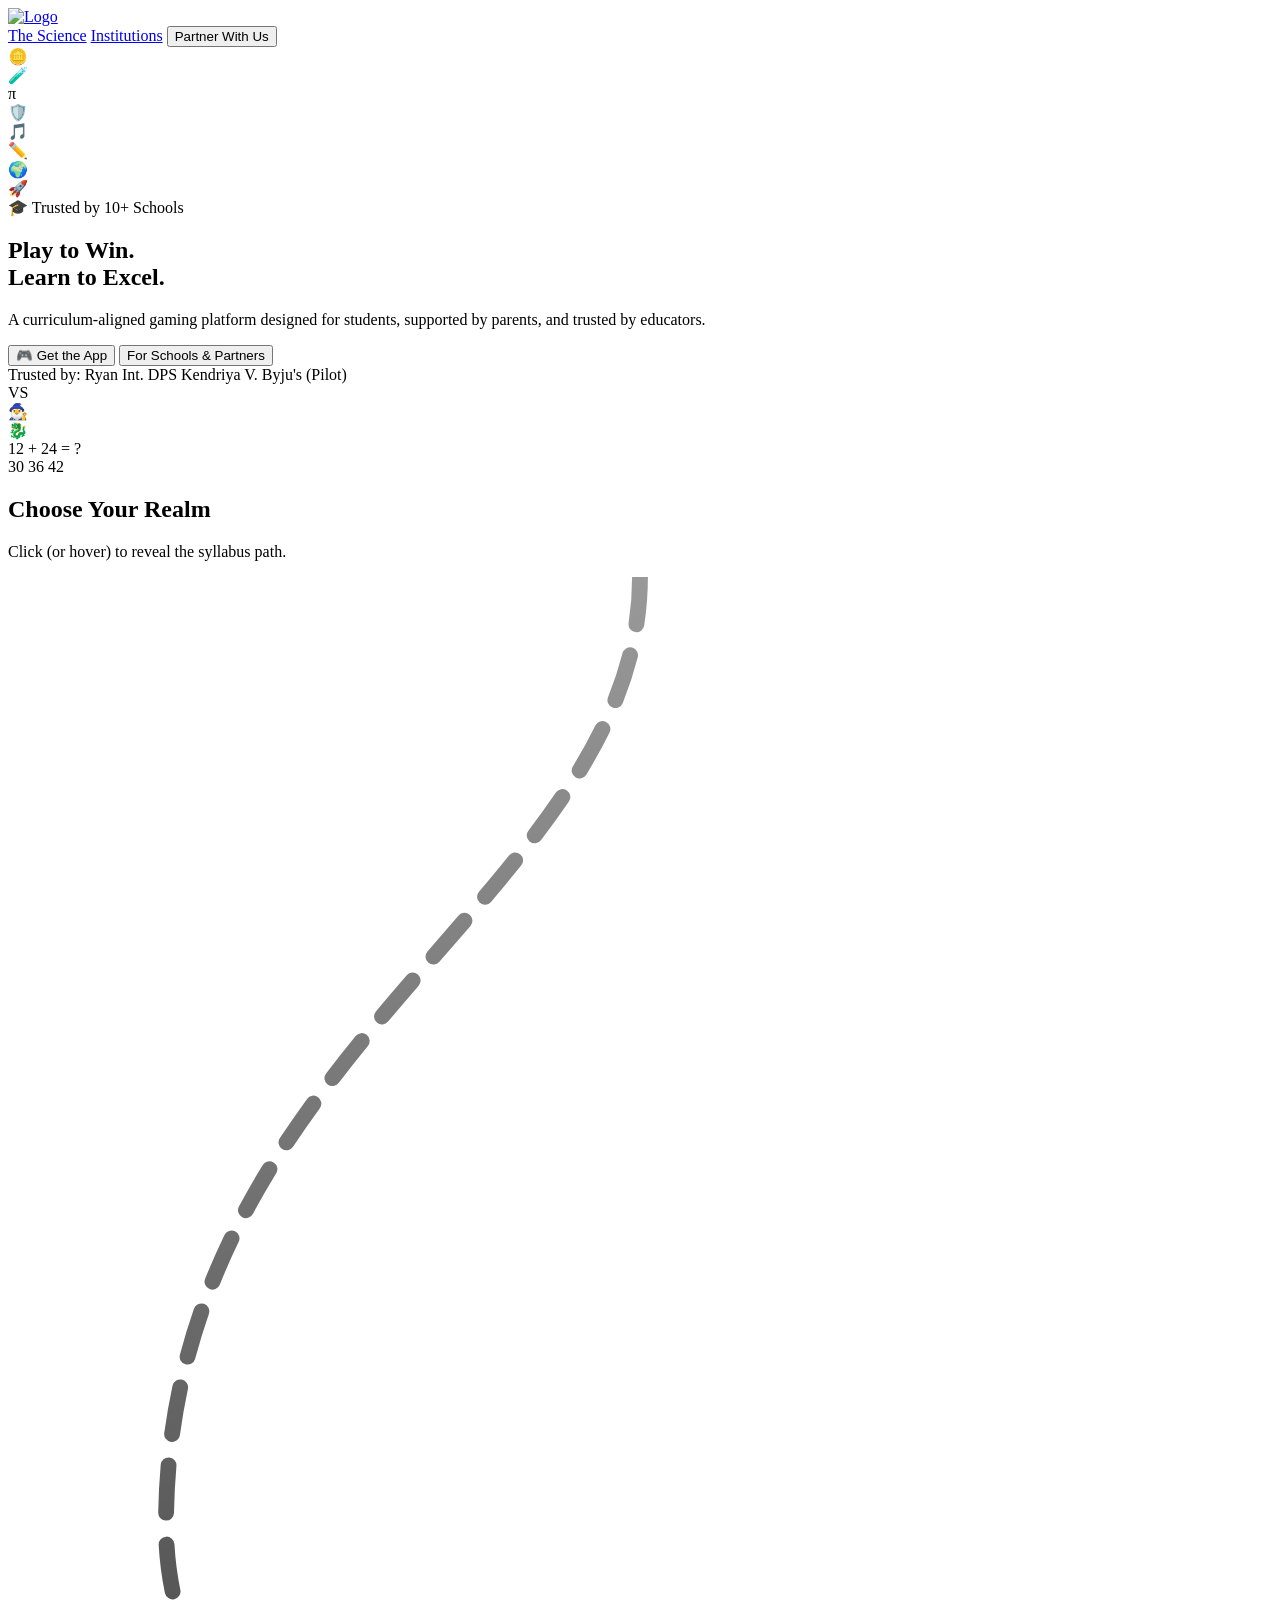
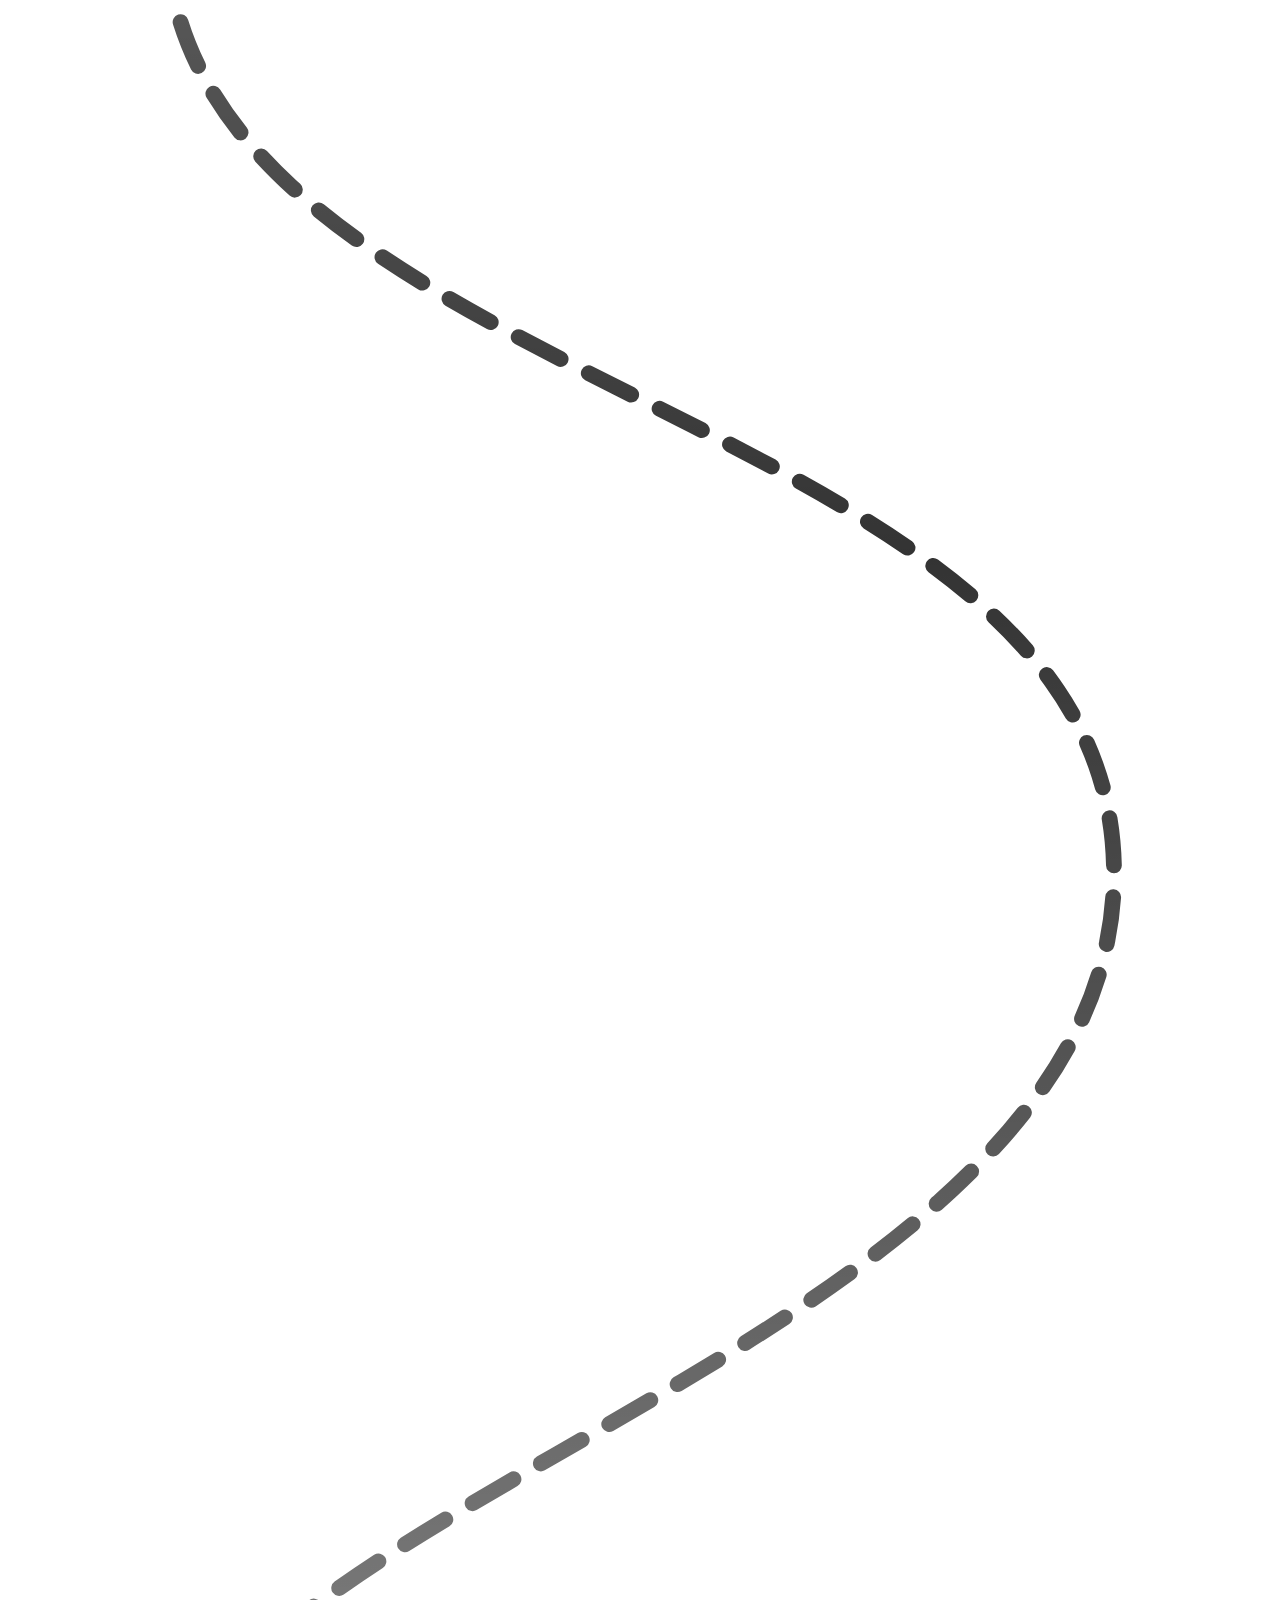
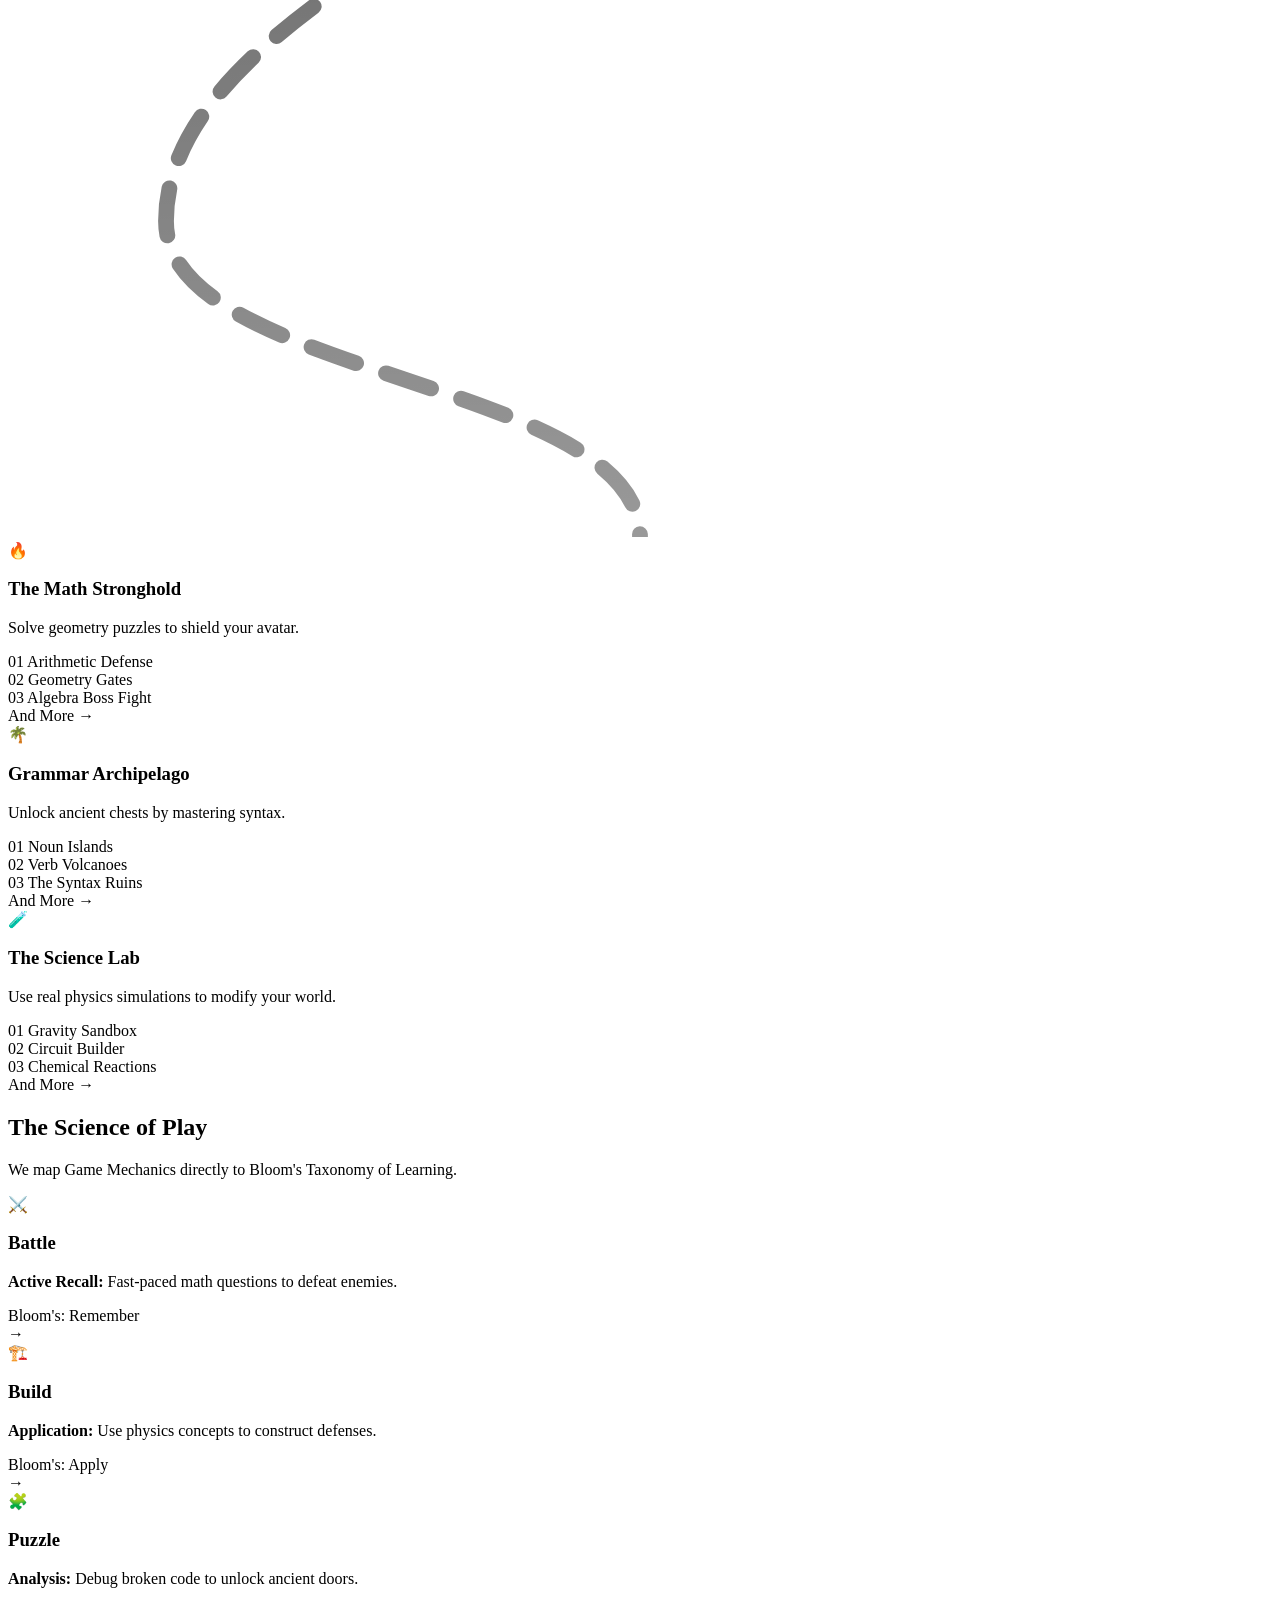
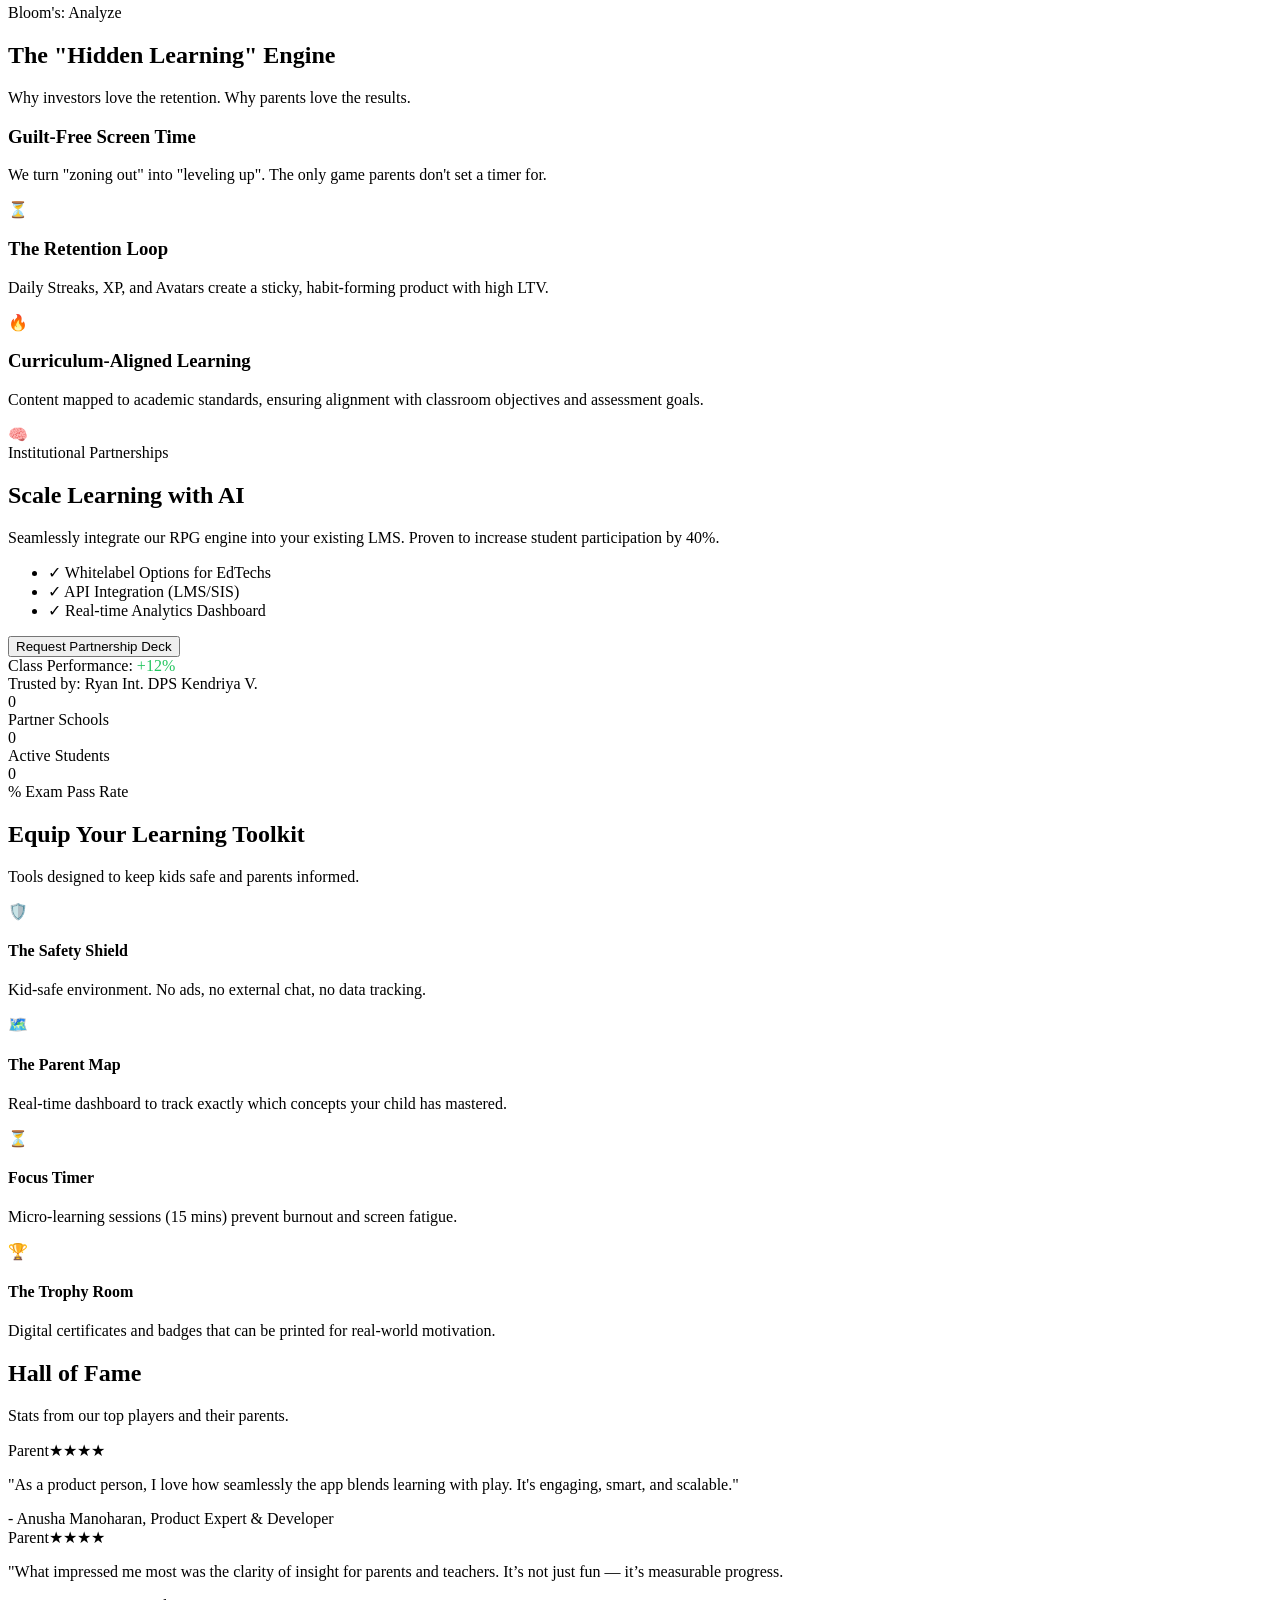
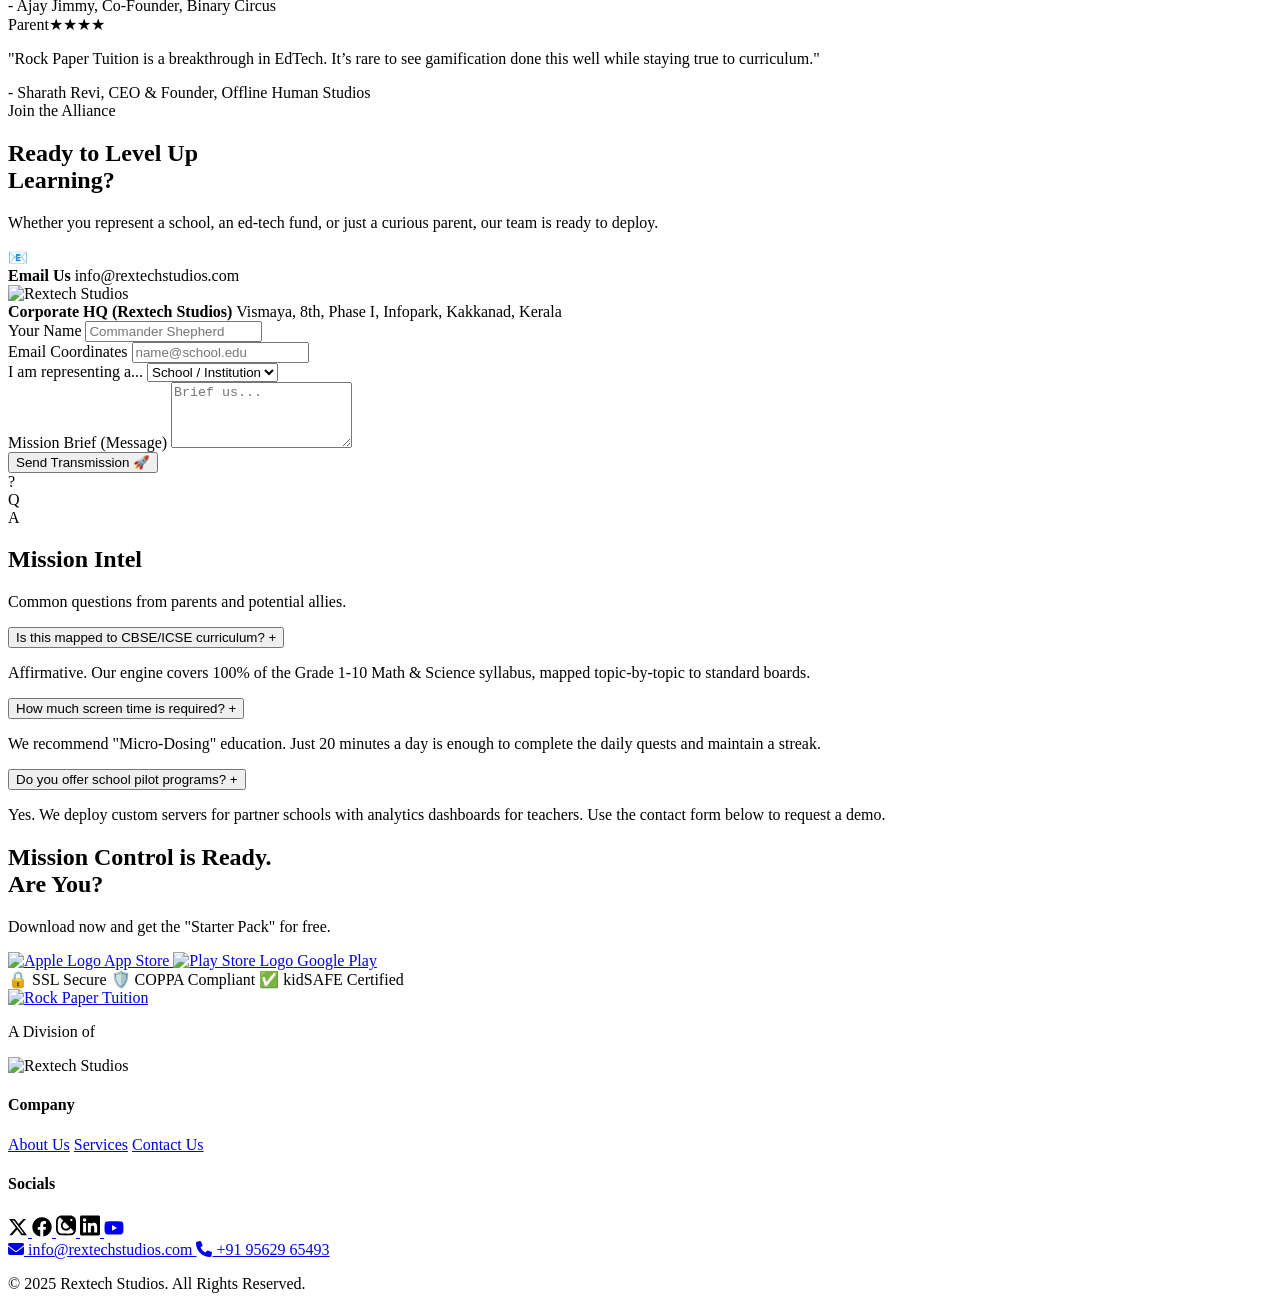
==== index.html @ 03b5086b "v2.4: content update" ====
<!DOCTYPE html>
<html lang="en">

<head>
    <meta charset="UTF-8">
    <meta name="viewport" content="width=device-width, initial-scale=1.0">

    <title>Rock Paper Tuition | Mastering Learning Through Play</title>
    <meta name="description"
        content="Rock Paper Tuition turns education into an engaging experience. We partner with schools and institutions to deliver gamified learning that students love.">
    <meta name="keywords" content="Gamified Learning, EdTech, Educational Games, School Curriculum, Student Engagement">
    <meta name="author" content="Rock Paper Tuition">

    <meta property="og:type" content="website">
    <meta property="og:url" content="https://rockpapertuition.com/">
    <meta property="og:title" content="Rock Paper Tuition - The Future of Fun Learning">
    <meta property="og:description"
        content="Join the revolution in education. We blend rigorous curriculum with addictive gameplay mechanics.">
    <meta property="og:image" content="https://rockpapertuition.com/assets/social-preview.png">
    <meta property="twitter:card" content="summary_large_image">
    <meta property="twitter:url" content="https://rockpapertuition.com/">
    <meta property="twitter:title" content="Rock Paper Tuition - The Future of Fun Learning">
    <meta property="twitter:description"
        content="Join the revolution in education. We blend rigorous curriculum with addictive gameplay mechanics.">
    <meta property="twitter:image" content="https://rockpapertuition.com/assets/social-preview.png">
    <meta name="apple-mobile-web-app-title" content="RockPaperTuition" />

    <link rel="preconnect" href="https://fonts.googleapis.com">
    <!-- <link rel="preconnect" href="https://fonts.gstatic.com" crossorigin> -->
    <link
        href="https://fonts.googleapis.com/css2?family=Fredoka:wght@400;600;700&family=Nunito:wght@400;700&display=swap"
        rel="stylesheet">
    <link rel="stylesheet" href="https://cdnjs.cloudflare.com/ajax/libs/font-awesome/6.5.2/css/all.min.css">
    <link rel="stylesheet" href="style.css">

    <!-- new favicon -->
    <link rel="shortcut icon" href="assets/favicon.ico">
    <link rel="apple-touch-icon" sizes="57x57" href="assets/apple-icon-57x57.png">
    <link rel="apple-touch-icon" sizes="60x60" href="assets/apple-icon-60x60.png">
    <link rel="apple-touch-icon" sizes="72x72" href="assets/apple-icon-72x72.png">
    <link rel="apple-touch-icon" sizes="76x76" href="assets/apple-icon-76x76.png">
    <link rel="apple-touch-icon" sizes="114x114" href="assets/apple-icon-114x114.png">
    <link rel="apple-touch-icon" sizes="120x120" href="assets/apple-icon-120x120.png">
    <link rel="apple-touch-icon" sizes="144x144" href="assets/apple-icon-144x144.png">
    <link rel="apple-touch-icon" sizes="152x152" href="assets/apple-icon-152x152.png">
    <link rel="apple-touch-icon" sizes="180x180" href="assets/apple-icon-180x180.png">
    <link rel="icon" type="image/svg+xml" href="assets/favicon.svg" />
    <link rel="icon" type="image/png" sizes="192x192" href="assets/android-icon-192x192.png">
    <link rel="icon" type="image/png" sizes="32x32" href="assets/favicon-32x32.png">
    <link rel="icon" type="image/png" sizes="96x96" href="assets/favicon-96x96.png">
    <link rel="icon" type="image/png" sizes="16x16" href="assets/favicon-16x16.png">
    <link rel="manifest" href="assets/manifest.json">
    <link rel="manifest" href="/assets/site.webmanifest" />
    <meta name="msapplication-TileColor" content="#ffffff">
    <meta name="msapplication-TileImage" content="/ms-icon-144x144.png">

    <!-- <meta name="theme-color" content="#ffffff"> -->
</head>


<body>

    <nav class="navbar">
        <a href="#" class="logo-link">
            <img src="assets/logo-s.png" alt="Logo" class="logo-img">
        </a>

        <div class="hamburger" id="hamburger-btn">
            <div class="bar"></div>
            <div class="bar"></div>
            <div class="bar"></div>
        </div>

        <div class="nav-links" id="nav-menu">
            <a href="#pedagogy">The Science</a>
            <a href="#schools">Institutions</a>
            <a href="#contact" class="nav-btn-link">
                <button class="btn-primary-small" style="margin-bottom: auto;">Partner With Us</button>
            </a>
        </div>
    </nav>

    <section class="hero">
        <div class="parallax-layer">
            <div class="floating-icon icon-1">🪙</div>
            <div class="floating-icon icon-2">🧪</div>
            <div class="floating-icon icon-3">π</div>
            <div class="floating-icon icon-4">🛡️</div>
            <div class="floating-icon icon-5">🎵</div>
            <div class="floating-icon icon-6">✏️</div>
            <div class="floating-icon icon-7">🌍</div>
            <div class="floating-icon icon-8">🚀</div>
        </div>

        <div class="hero-content">
            <span class="badge">🎓 Trusted by 10+ Schools</span>
            <h1>Play to Win. <br>Learn to <span class="gradient-text">Excel.</span></h1>
            <p>A curriculum-aligned gaming platform designed for students, supported by parents, and trusted by
                educators.</p>

            <div class="cta-group">
                <button class="btn-mega"
                    onclick="window.location.href='https://play.google.com/store/apps/details?id=com.RextechStudios.RockPaperTuition'">
                    <span class="btn-icon" style="padding-bottom: 5px;">🎮</span> Get the App
                </button>
                <button class="btn-secondary" onclick="location.href='#schools'" style="margin-left: 0;">
                    For Schools & Partners
                </button>
            </div>

            <div class="hero-trust-strip">
                <span>Trusted by:</span>
                <span class="trust-logo">Ryan Int.</span>
                <span class="trust-logo">DPS</span>
                <span class="trust-logo">Kendriya V.</span>
                <span class="trust-logo">Byju's (Pilot)</span>
            </div>
        </div>

        <div class="hero-visual">
            <div class="planet planet-1"></div>
            <div class="planet planet-2"></div>

            <div class="floating-card gameplay-card">
                <div class="game-scene">
                    <div class="battle-top">
                        <div class="health-bar">
                            <div class="hp-fill" style="width: 80%"></div>
                        </div>
                        <div class="vs">VS</div>
                        <div class="health-bar enemy">
                            <div class="hp-fill" style="width: 40%"></div>
                        </div>
                    </div>
                    <div class="battle-mid">
                        <div class="char player">🧙‍♂️<span class="shadow"></span></div>
                        <div class="char dragon">🐉<span class="shadow"></span></div>
                    </div>
                    <div class="battle-ui">
                        <div class="question">12 + 24 = ?</div>
                        <div class="options">
                            <span class="opt">30</span>
                            <span class="opt correct">36</span>
                            <span class="opt">42</span>
                        </div>
                    </div>
                </div>
            </div>
        </div>
    </section>

    <section id="journey" class="journey-section">
        <div class="section-header">
            <h2>Choose Your Realm</h2>
            <p>Click (or hover) to reveal the syllabus path.</p>
        </div>

        <div class="path-container">
            <svg class="path-svg" viewBox="0 0 400 1000" preserveAspectRatio="none">
                <path d="M 200 0 
                         C 200 100, 50 150, 50 300 
                         C 50 450, 350 450, 350 600 
                         C 350 750, 50 800, 50 900
                         C 50 950, 200 950, 200 1000" stroke="url(#path-gradient)" stroke-width="5" fill="none"
                    stroke-dasharray="15, 10" stroke-linecap="round" />

                <defs>
                    <linearGradient id="path-gradient" x1="0%" y1="0%" x2="0%" y2="100%">
                        <stop offset="0%" style="stop-color:var(--accent); stop-opacity:0.4" />
                        <stop offset="50%" style="stop-color:var(--primary); stop-opacity:0.8" />
                        <stop offset="100%" style="stop-color:var(--purple); stop-opacity:0.4" />
                    </linearGradient>
                </defs>
            </svg>

            <div class="realm-card left reveal" onclick="toggleCard(this)">
                <div class="card-header-view">
                    <div class="card-icon math-icon">🔥</div>
                    <div class="card-content">
                        <h3>The Math Stronghold</h3>
                        <p>Solve geometry puzzles to shield your avatar.</p>
                    </div>
                </div>
                <div class="syllabus-path">
                    <div class="node"><span>01</span> Arithmetic Defense</div>
                    <div class="node"><span>02</span> Geometry Gates</div>
                    <div class="node"><span>03</span> Algebra Boss Fight</div>
                    <div class="view-more-link">And More →</div>
                </div>
            </div>

            <div class="realm-card right reveal" onclick="toggleCard(this)">
                <div class="card-header-view">
                    <div class="card-icon grammar-icon">🌴</div>
                    <div class="card-content">
                        <h3>Grammar Archipelago</h3>
                        <p>Unlock ancient chests by mastering syntax.</p>
                    </div>
                </div>
                <div class="syllabus-path">
                    <div class="node"><span>01</span> Noun Islands</div>
                    <div class="node"><span>02</span> Verb Volcanoes</div>
                    <div class="node"><span>03</span> The Syntax Ruins</div>
                    <div class="view-more-link">And More →</div>
                </div>
            </div>

            <div class="realm-card left reveal" onclick="toggleCard(this)">
                <div class="card-header-view">
                    <div class="card-icon science-icon">🧪</div>
                    <div class="card-content">
                        <h3>The Science Lab</h3>
                        <p>Use real physics simulations to modify your world.</p>
                    </div>
                </div>
                <div class="syllabus-path">
                    <div class="node"><span>01</span> Gravity Sandbox</div>
                    <div class="node"><span>02</span> Circuit Builder</div>
                    <div class="node"><span>03</span> Chemical Reactions</div>
                    <div class="view-more-link">And More →</div>
                </div>
            </div>
        </div>
    </section>

    <section id="pedagogy" class="pedagogy-section">
        <div class="section-header">
            <h2>The Science of <span class="gradient-text">Play</span></h2>
            <p>We map Game Mechanics directly to Bloom's Taxonomy of Learning.</p>
        </div>

        <div class="pedagogy-container">
            <div class="bloom-step step-1">
                <div class="p-icon">⚔️</div>
                <h3>Battle</h3>
                <p><strong>Active Recall:</strong> Fast-paced math questions to defeat enemies.</p>
                <span class="bloom-label">Bloom's: Remember</span>
            </div>
            <div class="bloom-connector">→</div>
            <div class="bloom-step step-2">
                <div class="p-icon">🏗️</div>
                <h3>Build</h3>
                <p><strong>Application:</strong> Use physics concepts to construct defenses.</p>
                <span class="bloom-label">Bloom's: Apply</span>
            </div>
            <div class="bloom-connector">→</div>
            <div class="bloom-step step-3">
                <div class="p-icon">🧩</div>
                <h3>Puzzle</h3>
                <p><strong>Analysis:</strong> Debug broken code to unlock ancient doors.</p>
                <span class="bloom-label">Bloom's: Analyze</span>
            </div>
        </div>
    </section>

    <section id="parents" class="engine-section">
        <div class="section-header">
            <h2>The "Hidden Learning" Engine</h2>
            <p>Why investors love the retention. Why parents love the results.</p>
        </div>

        <div class="grid-container">
            <div class="bento-card reveal">
                <div class="bento-content">
                    <h3>Guilt-Free Screen Time</h3>
                    <p>We turn "zoning out" into "leveling up". The only game parents don't set a timer for.</p>
                </div>
                <div class="bento-icon">⏳</div>
            </div>

            <div class="bento-card highlight-card reveal">
                <div class="bento-content">
                    <h3>The Retention Loop</h3>
                    <p>Daily Streaks, XP, and Avatars create a sticky, habit-forming product with high LTV.</p>
                </div>
                <div class="bento-icon">🔥</div>
            </div>

            <div class="bento-card reveal">
                <div class="bento-content">
                    <h3>Curriculum-Aligned Learning</h3>
                    <p>Content mapped to academic standards, ensuring alignment with classroom objectives and assessment
                        goals.</p>
                </div>
                <div class="bento-icon">🧠</div>
            </div>
        </div>
    </section>

    <section id="schools" class="schools-section">
        <div class="school-container">
            <div class="school-content">
                <span class="school-badge">Institutional Partnerships</span>
                <h2>Scale Learning with AI</h2>
                <p>Seamlessly integrate our RPG engine into your existing LMS. Proven to increase student participation
                    by 40%.</p>
                <ul class="school-features">
                    <li>✓ Whitelabel Options for EdTechs</li>
                    <li>✓ API Integration (LMS/SIS)</li>
                    <li>✓ Real-time Analytics Dashboard</li>
                </ul>
                <button class="btn-school" onclick="location.href='#contact'">Request Partnership Deck</button>
            </div>

            <div class="school-visual">
                <div class="dashboard-mockup">
                    <div class="dash-header"></div>
                    <div class="dash-graph">
                        <div class="bar" style="height: 40%"></div>
                        <div class="bar" style="height: 70%"></div>
                        <div class="bar" style="height: 55%"></div>
                        <div class="bar" style="height: 90%"></div>
                    </div>
                    <div class="dash-label">Class Performance: <span style="color:#22c55e">+12%</span></div>
                </div>
                <div class="school-logos">
                    <span>Trusted by:</span> <span class="s-logo">Ryan Int.</span> <span class="s-logo">DPS</span> <span
                        class="s-logo">Kendriya V.</span>
                </div>
            </div>
        </div>

        <div class="school-stats-row" id="counter-section">
            <div class="school-stat">
                <div class="stat-number" data-target="50">0</div>
                <div class="stat-label">Partner Schools</div>
            </div>
            <div class="school-stat">
                <div class="stat-number" data-target="12000">0</div>
                <div class="stat-label">Active Students</div>
            </div>
            <div class="school-stat">
                <div class="stat-number" data-target="98">0</div>
                <div class="stat-label">% Exam Pass Rate</div>
            </div>
        </div>
    </section>

    <section class="inventory-section">
        <div class="section-header">
            <h2>Equip Your Learning Toolkit</h2>
            <p>Tools designed to keep kids safe and parents informed.</p>
        </div>
        <div class="inventory-grid">
            <div class="inventory-card reveal">
                <div class="item-icon">🛡️</div>
                <h4>The Safety Shield</h4>
                <p>Kid-safe environment. No ads, no external chat, no data tracking.</p>
            </div>
            <div class="inventory-card reveal">
                <div class="item-icon">🗺️</div>
                <h4>The Parent Map</h4>
                <p>Real-time dashboard to track exactly which concepts your child has mastered.</p>
            </div>
            <div class="inventory-card reveal">
                <div class="item-icon">⏳</div>
                <h4>Focus Timer</h4>
                <p>Micro-learning sessions (15 mins) prevent burnout and screen fatigue.</p>
            </div>
            <div class="inventory-card reveal">
                <div class="item-icon">🏆</div>
                <h4>The Trophy Room</h4>
                <p>Digital certificates and badges that can be printed for real-world motivation.</p>
            </div>
        </div>
    </section>
    <!-- 
    <section class="pricing-section">
        <div class="section-header">
            <h2>Choose Your Guild</h2>
            <p>Flexible plans for every type of explorer.</p>
        </div>
        <div class="pricing-container">
            <div class="pricing-card reveal">
                <div class="card-header">
                    <h3>Novice</h3>
                    <div class="price">Free</div>
                    <p>For the curious explorer</p>
                </div>
                <ul class="features-list">
                    <li>✓ Access to World 1 (Math)</li>
                    <li>✓ 3 Mini-games daily</li>
                    <li>✓ Standard Avatar</li>
                </ul>
                <button class="btn-secondary full-width">Start Free</button>
            </div>

            <div class="pricing-card popular reveal">
                <div class="ribbon">Best Value</div>
                <div class="card-header">
                    <h3>Legend</h3>
                    <div class="price">₹5999<span class="period">/yr</span></div>
                    <p>For the true scholar</p>
                </div>
                <ul class="features-list">
                    <li>✓ <strong>All Worlds Unlocked</strong></li>
                    <li>✓ Unlimited Playtime</li>
                    <li>✓ Offline Mode</li>
                    <li>✓ Printable Worksheets</li>
                    <li>✓ Priority Support</li>
                </ul>
                <button class="btn-primary-small full-width">Join Guild</button>
            </div>

            <div class="pricing-card reveal">
                <div class="card-header">
                    <h3>Hero</h3>
                    <div class="price">₹599<span class="period">/mo</span></div>
                    <p>For the daily player</p>
                </div>
                <ul class="features-list">
                    <li>✓ Access to All Worlds</li>
                    <li>✓ Unlimited Playtime</li>
                    <li>✓ Custom Avatar Gear</li>
                </ul>
                <button class="btn-secondary full-width">Select Plan</button>
            </div>
            </div>
            </section>
 -->
    <section class="reviews-section">
        <div class="section-header">
            <h2>Hall of Fame</h2>
            <p>Stats from our top players and their parents.</p>
        </div>

        <div class="marquee-wrapper">
            <div class="marquee-track">

                <div class="trading-card">
                    <div class="card-top"><span class="role">Parent</span><span class="rating">★★★★</span></div>
                    <p class="quote">"As a product person, I love how seamlessly the app blends learning with play. It's
                        engaging, smart, and scalable."</p>
                    <div class="author">- Anusha Manoharan, Product Expert & Developer</div>
                </div>
                <div class="trading-card">
                    <div class="card-top"><span class="role">Parent</span><span class="rating">★★★★</span></div>
                    <p class="quote">"What impressed me most was the clarity of insight for parents and teachers. It’s
                        not just fun — it’s measurable progress.</p>
                    <div class="author">- Ajay Jimmy, Co-Founder, Binary Circus</div>
                </div>
                <div class="trading-card">
                    <div class="card-top"><span class="role">Parent</span><span class="rating">★★★★</span></div>
                    <p class="quote">"Rock Paper Tuition is a breakthrough in EdTech. It’s rare to see gamification done
                        this well while staying true to curriculum."</p>
                    <div class="author">- Sharath Revi, CEO & Founder, Offline Human Studios</div>
                </div>

            </div>
        </div>
    </section>

    <section id="contact" class="contact-section">
        <div class="contact-container">

            <div class="contact-info">
                <span class="badge">Join the Alliance</span>
                <h2>Ready to Level Up <br><span class="gradient-text">Learning?</span></h2>
                <p>Whether you represent a school, an ed-tech fund, or just a curious parent, our team is ready to
                    deploy.</p>

                <div class="contact-methods">
                    <div class="method-row">
                        <div class="method-icon">📧</div>
                        <div class="method-text">
                            <strong>Email Us</strong>
                            <span>info@rextechstudios.com</span>
                        </div>
                    </div>
                    <div class="method-row">
                        <div class="method-icon brand-icon-bg">
                            <img src="assets/parent-logo-square.png" alt="Rextech Studios" class="contact-parent-logo">
                        </div>

                        <div class="method-text">
                            <strong class="hq-title">Corporate HQ <span class="highlight-parent">(Rextech
                                    Studios)</span></strong>
                            <span class="hq-address">Vismaya, 8th, Phase I, Infopark, Kakkanad, Kerala</span>
                        </div>
                    </div>
                </div>
            </div>

            <div class="contact-card">
                <form class="game-form" id="contactForm" method="POST">
                    <div class="form-group">
                        <label>Your Name</label>
                        <input type="text" name="name" placeholder="Commander Shepherd" required>
                    </div>

                    <div class="form-group">
                        <label>Email Coordinates</label>
                        <input type="email" name="email" placeholder="name@school.edu" required>
                    </div>

                    <div class="form-group">
                        <label>I am representing a...</label>
                        <select name="role">
                            <option>School / Institution</option>
                            <option>EdTech Company</option>
                            <option>Investor / VC</option>
                            <option>Parent / Student</option>
                        </select>
                    </div>

                    <div class="form-group">
                        <label>Mission Brief (Message)</label>
                        <textarea name="message" rows="4" placeholder="Brief us..."></textarea>
                    </div>

                    <button type="submit" class="btn-mega full-width">Send Transmission 🚀</button>
                </form>
            </div>

        </div>
    </section>

    <section id="faq" class="faq-section">

        <div class="faq-background">
            <div class="float-shape shape-1">?</div>
            <div class="float-shape shape-2">Q</div>
            <div class="float-shape shape-3">A</div>
        </div>

        <div class="section-header">
            <h2>Mission <span class="gradient-text">Intel</span></h2>
            <p>Common questions from parents and potential allies.</p>
        </div>

        <div class="faq-container">
            <div class="faq-item">
                <button class="faq-question" onclick="toggleFaq(this)">
                    <span>Is this mapped to CBSE/ICSE curriculum?</span>
                    <span class="icon">+</span>
                </button>
                <div class="faq-answer">
                    <p>Affirmative. Our engine covers 100% of the Grade 1-10 Math & Science syllabus, mapped
                        topic-by-topic to standard boards.</p>
                </div>
            </div>

            <div class="faq-item">
                <button class="faq-question" onclick="toggleFaq(this)">
                    <span>How much screen time is required?</span>
                    <span class="icon">+</span>
                </button>
                <div class="faq-answer">
                    <p>We recommend "Micro-Dosing" education. Just 20 minutes a day is enough to complete the daily
                        quests and maintain a streak.</p>
                </div>
            </div>

            <div class="faq-item">
                <button class="faq-question" onclick="toggleFaq(this)">
                    <span>Do you offer school pilot programs?</span>
                    <span class="icon">+</span>
                </button>
                <div class="faq-answer">
                    <p>Yes. We deploy custom servers for partner schools with analytics dashboards for teachers. Use the
                        contact form below to request a demo.</p>
                </div>
            </div>
        </div>
    </section>

    <section class="download-section">
        <div class="download-content">
            <h2>Mission Control is Ready. <br>Are You?</h2>
            <p>Download now and get the "Starter Pack" for free.</p>
            <div class="store-buttons">

                <a href="https://apps.apple.com/us/app/your-app-id" target="_blank" class="store-btn btn-apple">
                    <img src="https://upload.wikimedia.org/wikipedia/commons/3/31/Apple_logo_white.svg" alt="Apple Logo"
                        class="store-icon">
                    <span>App Store</span>
                </a>

                <a href="https://play.google.com/store/apps/details?id=com.RextechStudios.RockPaperTuition"
                    target="_blank" class="store-btn btn-google">
                    <img src="https://upload.wikimedia.org/wikipedia/commons/d/d0/Google_Play_Arrow_logo.svg"
                        alt="Play Store Logo" class="store-icon">
                    <span>Google Play</span>
                </a>

            </div>
        </div>
    </section>

    <div class="safety-strip">
        <div class="safety-logos">
            <span class="safety-badge">🔒 SSL Secure</span>
            <span class="safety-badge">🛡️ COPPA Compliant</span>
            <span class="safety-badge">✅ kidSAFE Certified</span>
        </div>
    </div>

    <footer class="main-footer">
        <div class="footer-grid">

            <div class="footer-col brand-col">
                <a href="#" class="footer-logo-link">
                    <img src="assets/logo.png" alt="Rock Paper Tuition" class="footer-logo-img">
                </a>
                <!-- <p class="footer-tagline">Making scholars out of gamers since 2025.</p> -->

                <div class="parent-company-block">
                    <p class="parent-label">A Division of</p>
                    <img src="assets/parent-logo.png" alt="Rextech Studios" class="parent-full-logo">
                </div>
            </div>

            <div class="footer-col">
                <h4>Company</h4>
                <a href="https://www.rextechstudios.com/about-us">About Us</a>
                <a href="https://www.rextechstudios.com/services">Services</a>
                <a href="https://www.rextechstudios.com/contact-us">Contact Us</a>
            </div>

            <div class="footer-col">
                <h4>Socials</h4>
                <div class="social-icons">
                    <a href="https://x.com/RPT_EduGame" aria-label="Twitter">
                        <svg viewBox="0 0 512 512" width="20">
                            <path
                                d="M389.2 48h70.6L305.6 224.2 487 464H345L233.7 318.6 106.5 464H35.8L200.7 275.5 26.8 48H172.4L272.9 180.9 389.2 48zM365.7 421.8h39.1L151.1 88h-42L365.7 421.8z" />
                        </svg>
                    </a>
                    <a href="https://www.facebook.com/people/Rock-Paper-Tuition/61576890796162/#" aria-label="Facebook">
                        <svg viewBox="0 0 512 512" width="20">
                            <path
                                d="M504 256C504 119 393 8 256 8S8 119 8 256c0 121.3 87.1 222.4 203 245.7V327.7h-63V256h63v-54.6c0-62.2 37-96.5 93.7-96.5 27.1 0 55.5 4.8 55.5 4.8v61h-31.3c-30.8 0-40.4 19.1-40.4 38.7V256h68.8l-11 71.7h-57.8V501.7C416.9 478.4 504 377.3 504 256z" />
                        </svg>
                    </a>
                    <a href="https://www.instagram.com/rockpapertuition/" aria-label="Instagram">
                        <svg viewBox="0 0 448 512" width="20">
                            <path
                                d="M224.1 141c-63.6 0-114.9 51.3-114.9 114.9s51.3 114.9 114.9 114.9S339 319.5 339 255.9 287.7 141 224.1 141zm0 189.6c-41.1 0-74.7-33.5-74.7-74.7s33.5-74.7 74.7-74.7 74.7 33.5 74.7 74.7-33.5 74.7-74.7 74.7zm146.4-194.3c0 14.9-12 26.8-26.8 26.8-14.9 0-26.8-12-26.8-26.8s12-26.8 26.8-26.8 26.8 12 26.8 26.8zm76.1 27.2c-1.7-35.9-9.9-67.7-36.2-93.9-26.2-26.2-58-34.4-93.9-36.2-37-2.1-147.9-2.1-184.9 0-35.8 1.7-67.6 9.9-93.9 36.1s-34.4 58-36.2 93.9c-2.1 37-2.1 147.9 0 184.9 1.7 35.9 9.9 67.7 36.2 93.9s58 34.4 93.9 36.2c37 2.1 147.9 2.1 184.9 0 35.9-1.7 67.7-9.9 93.9-36.2 26.2-26.2 34.4-58 36.2-93.9 2.1-37 2.1-147.8 0-184.8zM398.8 388c-7.8 19.6-22.9 34.7-42.6 42.6-29.5 11.7-99.5 9-132.1 9s-102.7 2.6-132.1-9c-19.6-7.8-34.7-22.9-42.6-42.6-11.7-29.5-9-99.5-9-132.1s-2.6-102.7 9-132.1c7.8-19.6 22.9-34.7 42.6-42.6 29.5-11.7 99.5-9 132.1s102.7-2.6 132.1 9c19.6 7.8 34.7 22.9 42.6 42.6 11.7 29.5 9 99.5 9 132.1s2.7 102.7-9 132.1z" />
                        </svg>
                    </a>
                    <a href="https://www.linkedin.com/company/rockpapertuition/" aria-label="LinkedIn">
                        <svg viewBox="0 0 448 512" width="20">
                            <path
                                d="M416 32H31.9C14.3 32 0 46.5 0 64.3v383.4C0 465.5 14.3 480 31.9 480H416c17.6 0 32-14.5 32-32.3V64.3c0-17.8-14.4-32.3-32-32.3zM135.4 416H69V202.2h66.5V416zm-33.2-243c-21.3 0-38.5-17.3-38.5-38.5S80.9 96 102.2 96c21.2 0 38.5 17.3 38.5 38.5 0 21.3-17.2 38.5-38.5 38.5zm282.1 243h-66.4V312c0-24.8-.5-56.7-34.5-56.7-34.6 0-39.9 27-39.9 54.9V416h-66.4V202.2h63.7v29.2h.9c8.9-16.8 30.6-34.5 62.9-34.5 67.2 0 79.7 44.3 79.7 101.9V416z" />
                        </svg>
                    </a>
                    <a href="https://www.youtube.com/@rockpapertuition" aria-label="YouTube" target="_blank"
                        class="social-link">
                        <svg viewBox="0 0 576 512" width="20" fill="currentColor">
                            <path
                                d="M549.7 124.1c-6.3-23.7-24.8-42.3-48.3-48.6C458.8 64 288 64 288 64S117.2 64 74.6 75.5c-23.5 6.3-42 24.9-48.3 48.6-11.4 42.9-11.4 132.3-11.4 132.3s0 89.4 11.4 132.3c6.3 23.7 24.8 42.3 48.3 48.6 42.6 11.5 213.4 11.5 213.4 11.5s170.8 0 213.4-11.5c23.5-6.3 42-24.9 48.3-48.6 11.4-42.9 11.4-132.3 11.4-132.3s0-89.4-11.4-132.3zm-317.5 213.5V175.2l142.7 81.2-142.7 81.2z" />
                        </svg>
                    </a>
                </div>

                <div class="contact-details">
                    <a href="mailto:info@rextechstudios.com" class="contact-link" style="margin-bottom: 0;">
                        <i class="fa-solid fa-envelope"></i> info@rextechstudios.com
                    </a>
                    <a href="tel:+919562965493" class="contact-link" style="margin-bottom: 0;">
                        <i class="fa-solid fa-phone"></i> +91 95629 65493
                    </a>
                    <!-- <p class="office-address">
                        <i class="fa-solid fa-location-dot"></i>
                        Vismaya, 8th, Phase I, Infopark, Kakkanad, Kerala 682042
                    </p> -->
                </div>
            </div>

        </div>

        <div class="footer-bottom">
            <p>© 2025 Rextech Studios. All Rights Reserved.</p>
        </div>
    </footer>

    <script src="script.js"></script>
</body>

</html>
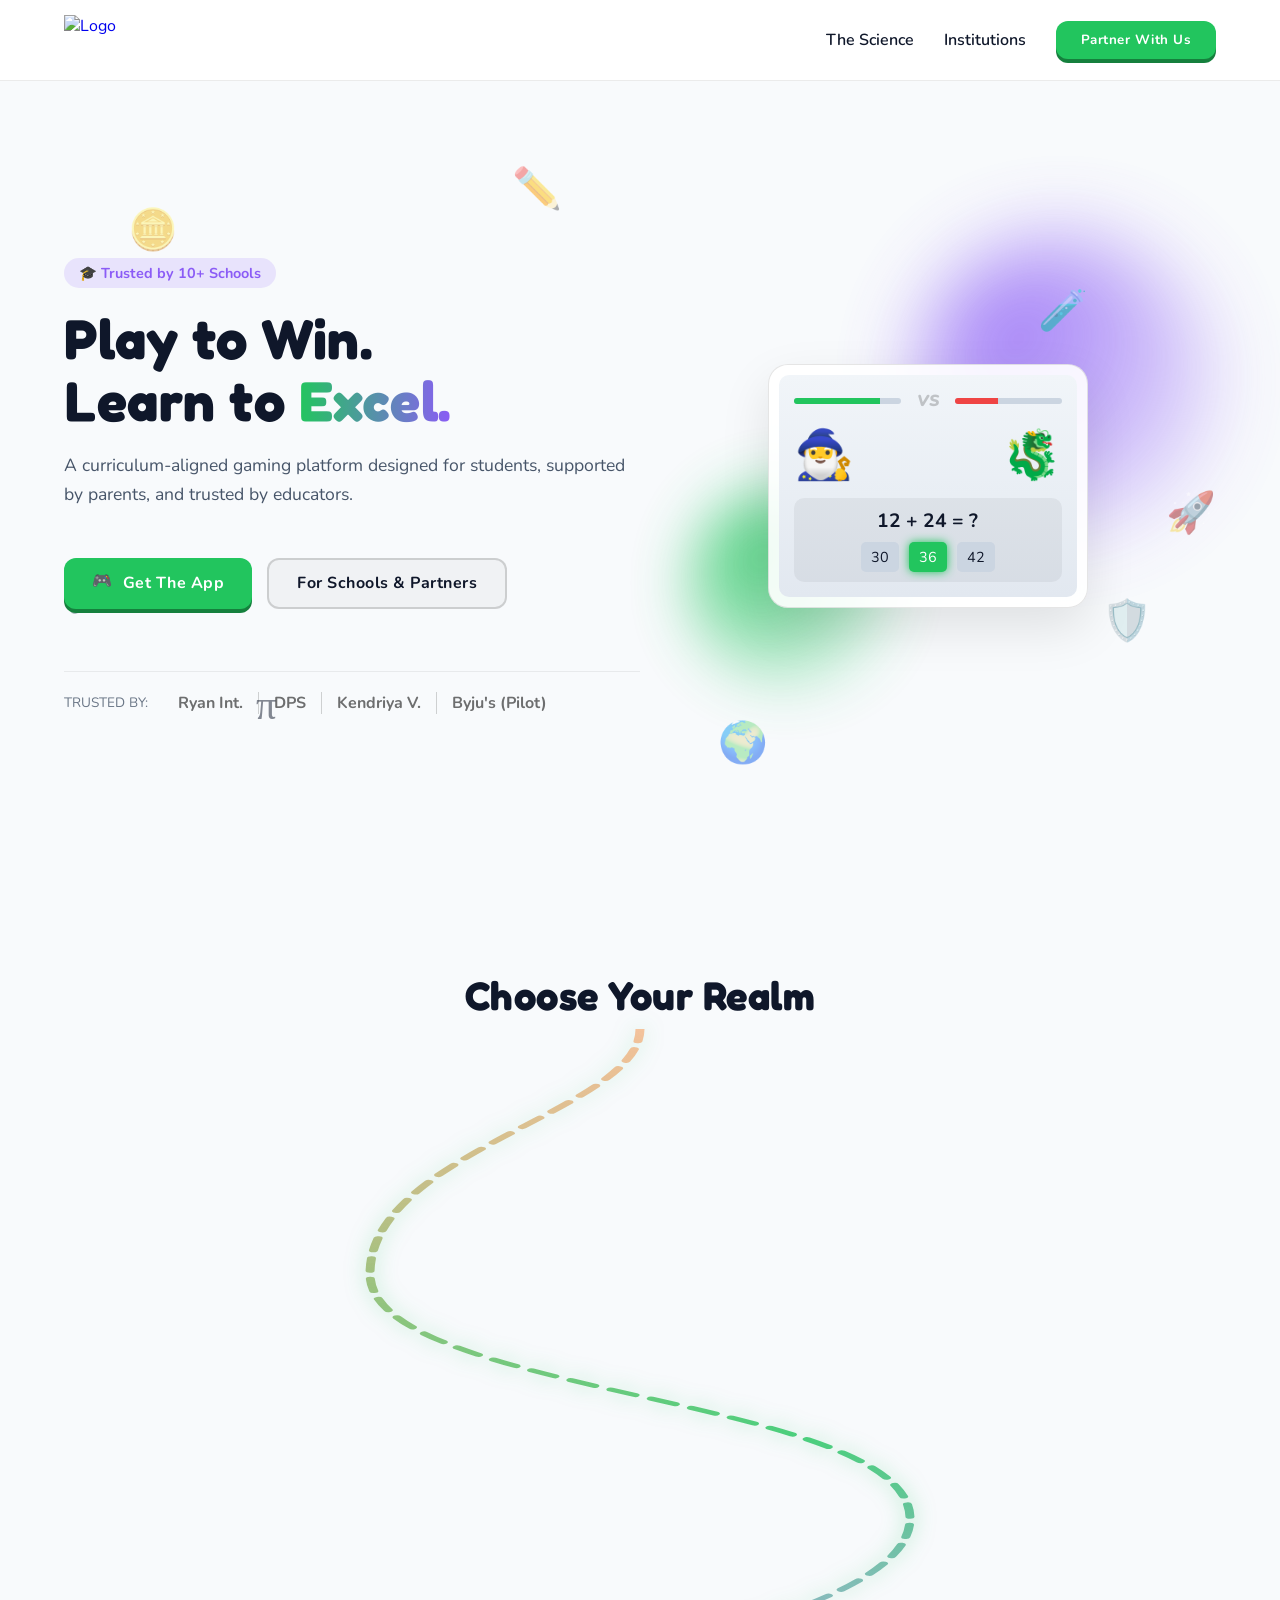
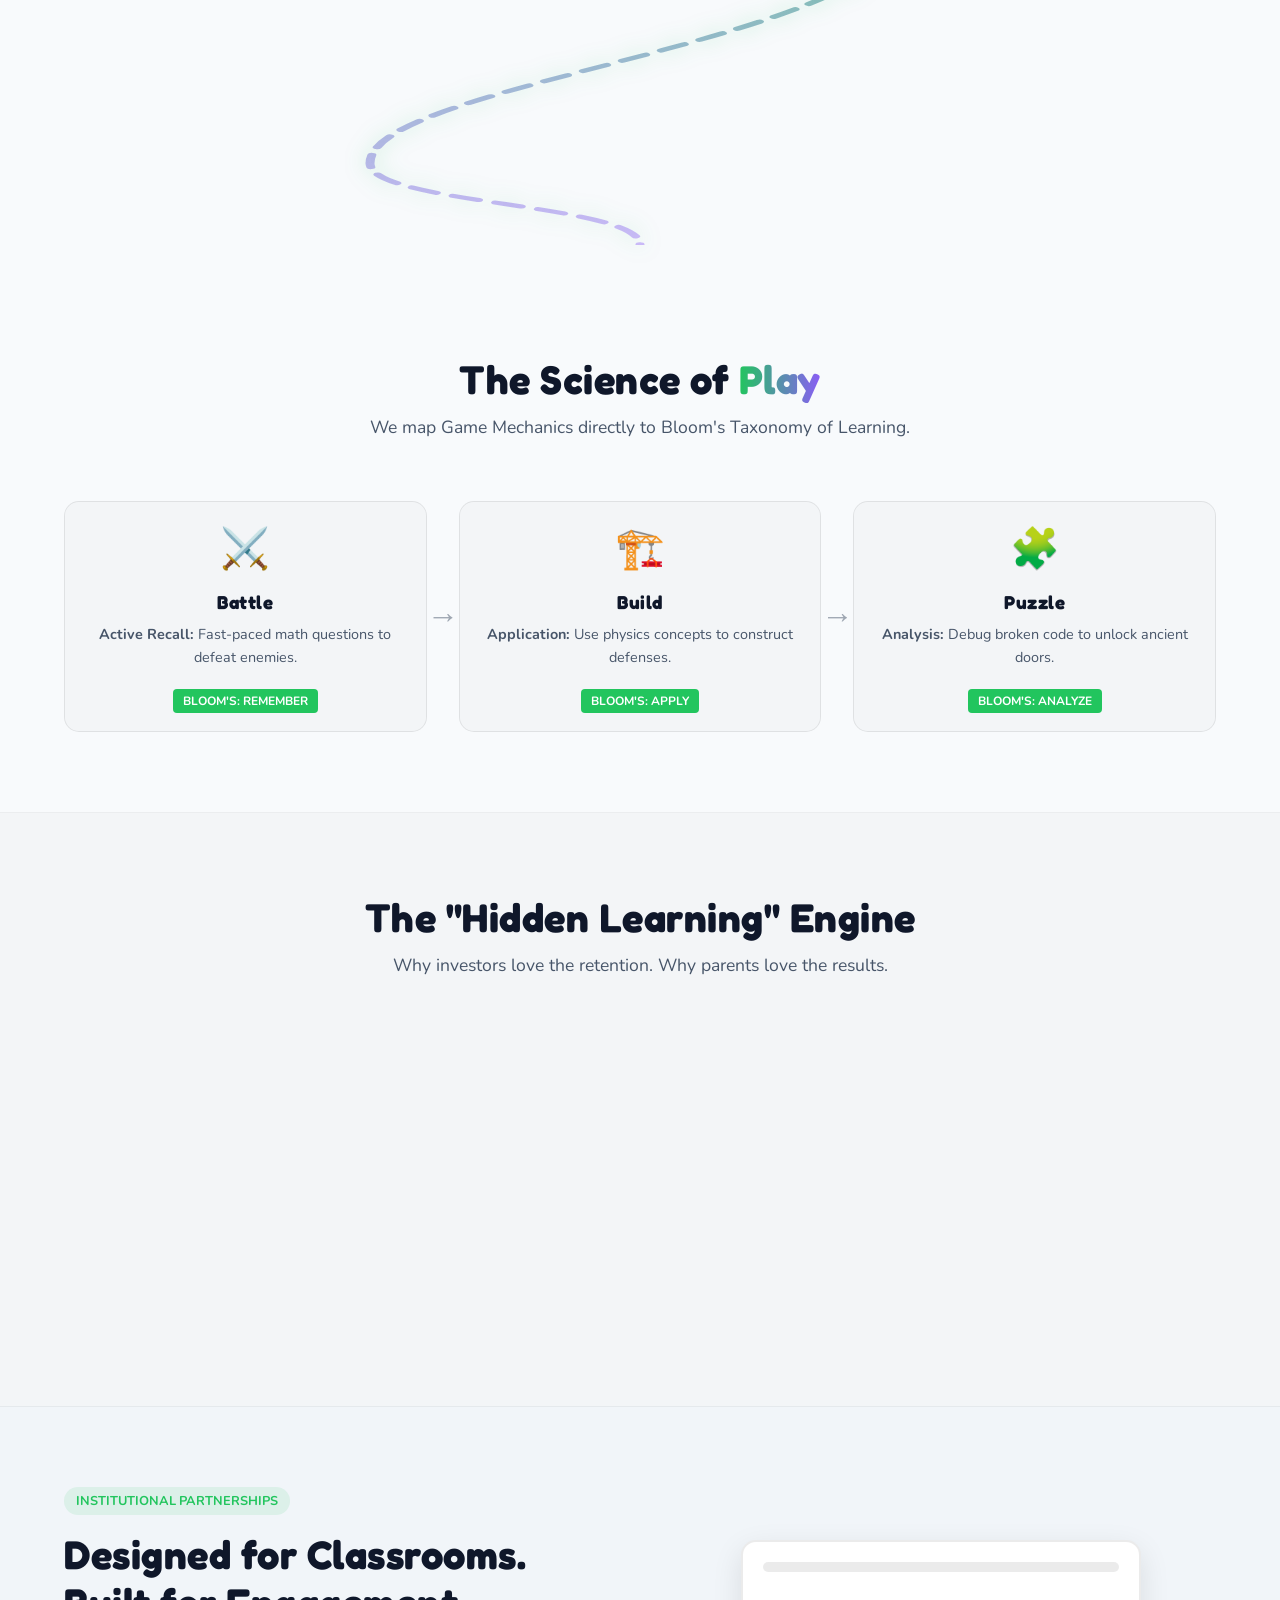
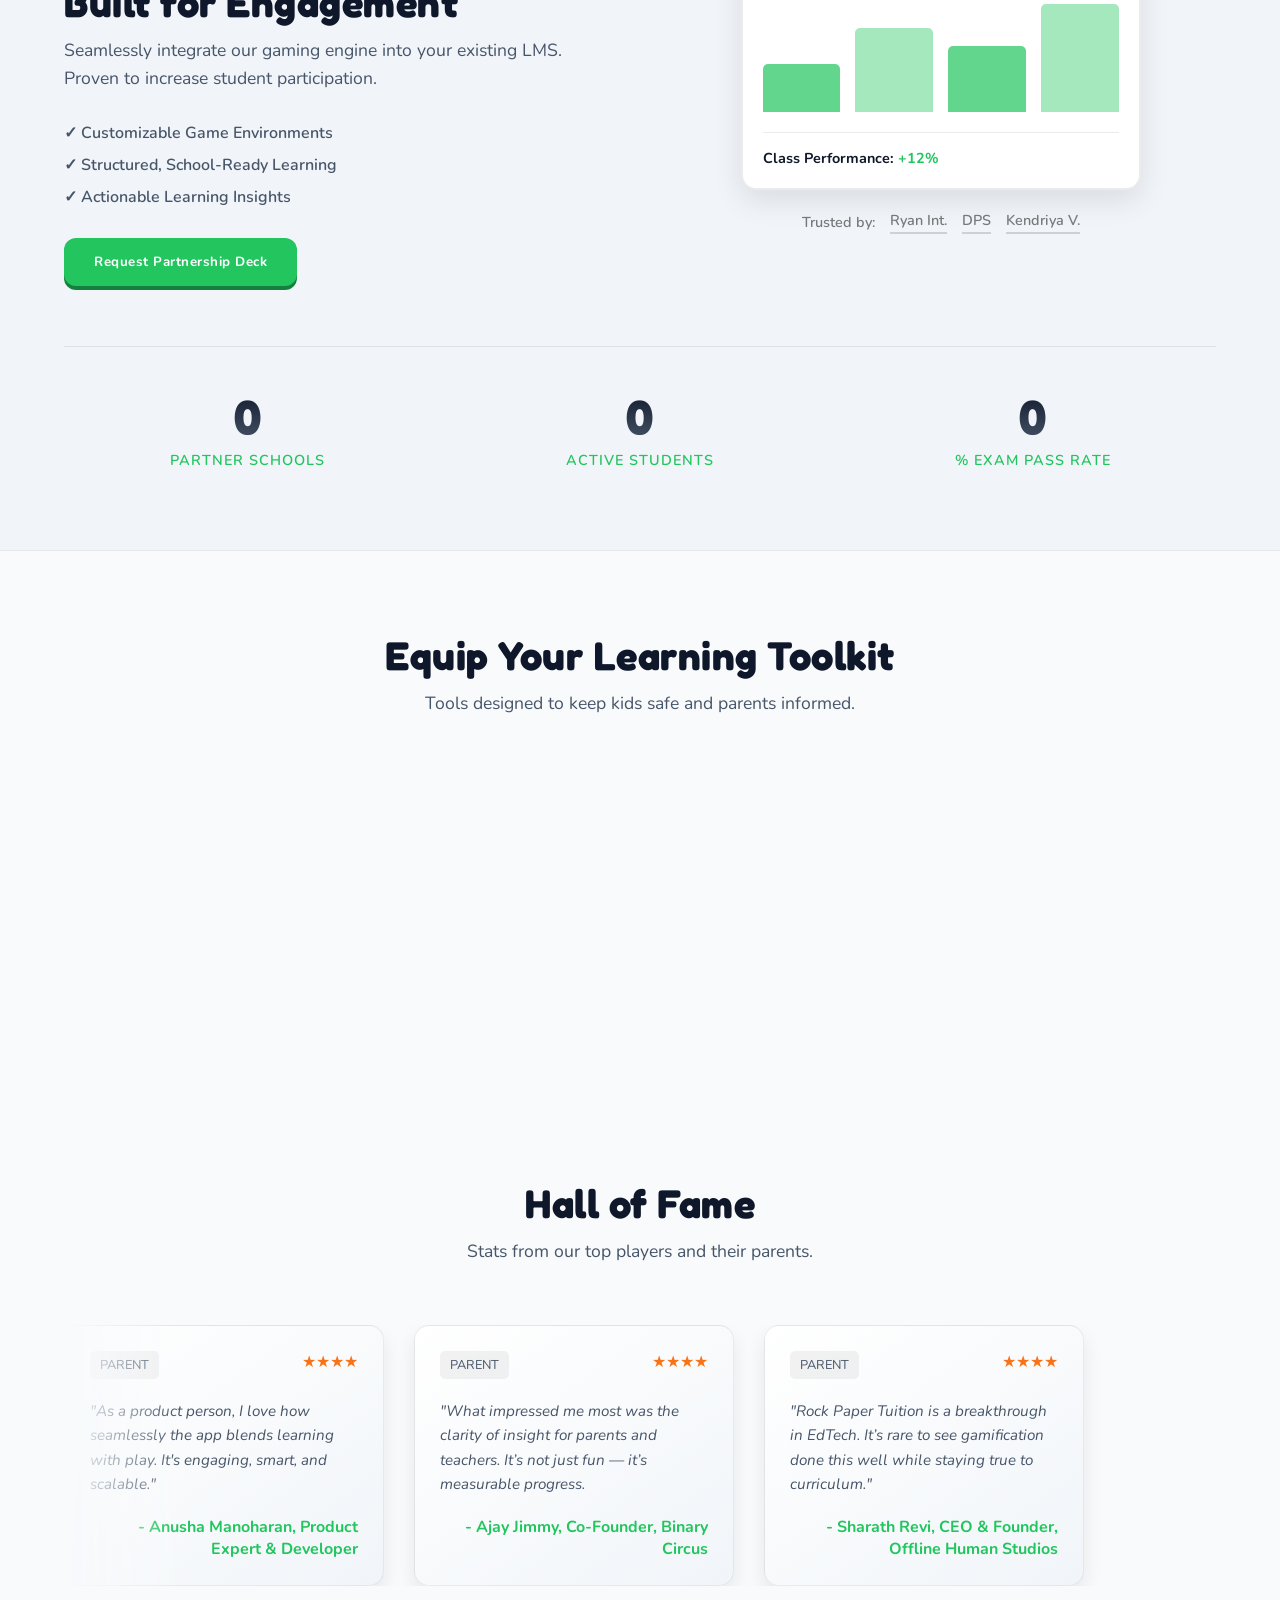
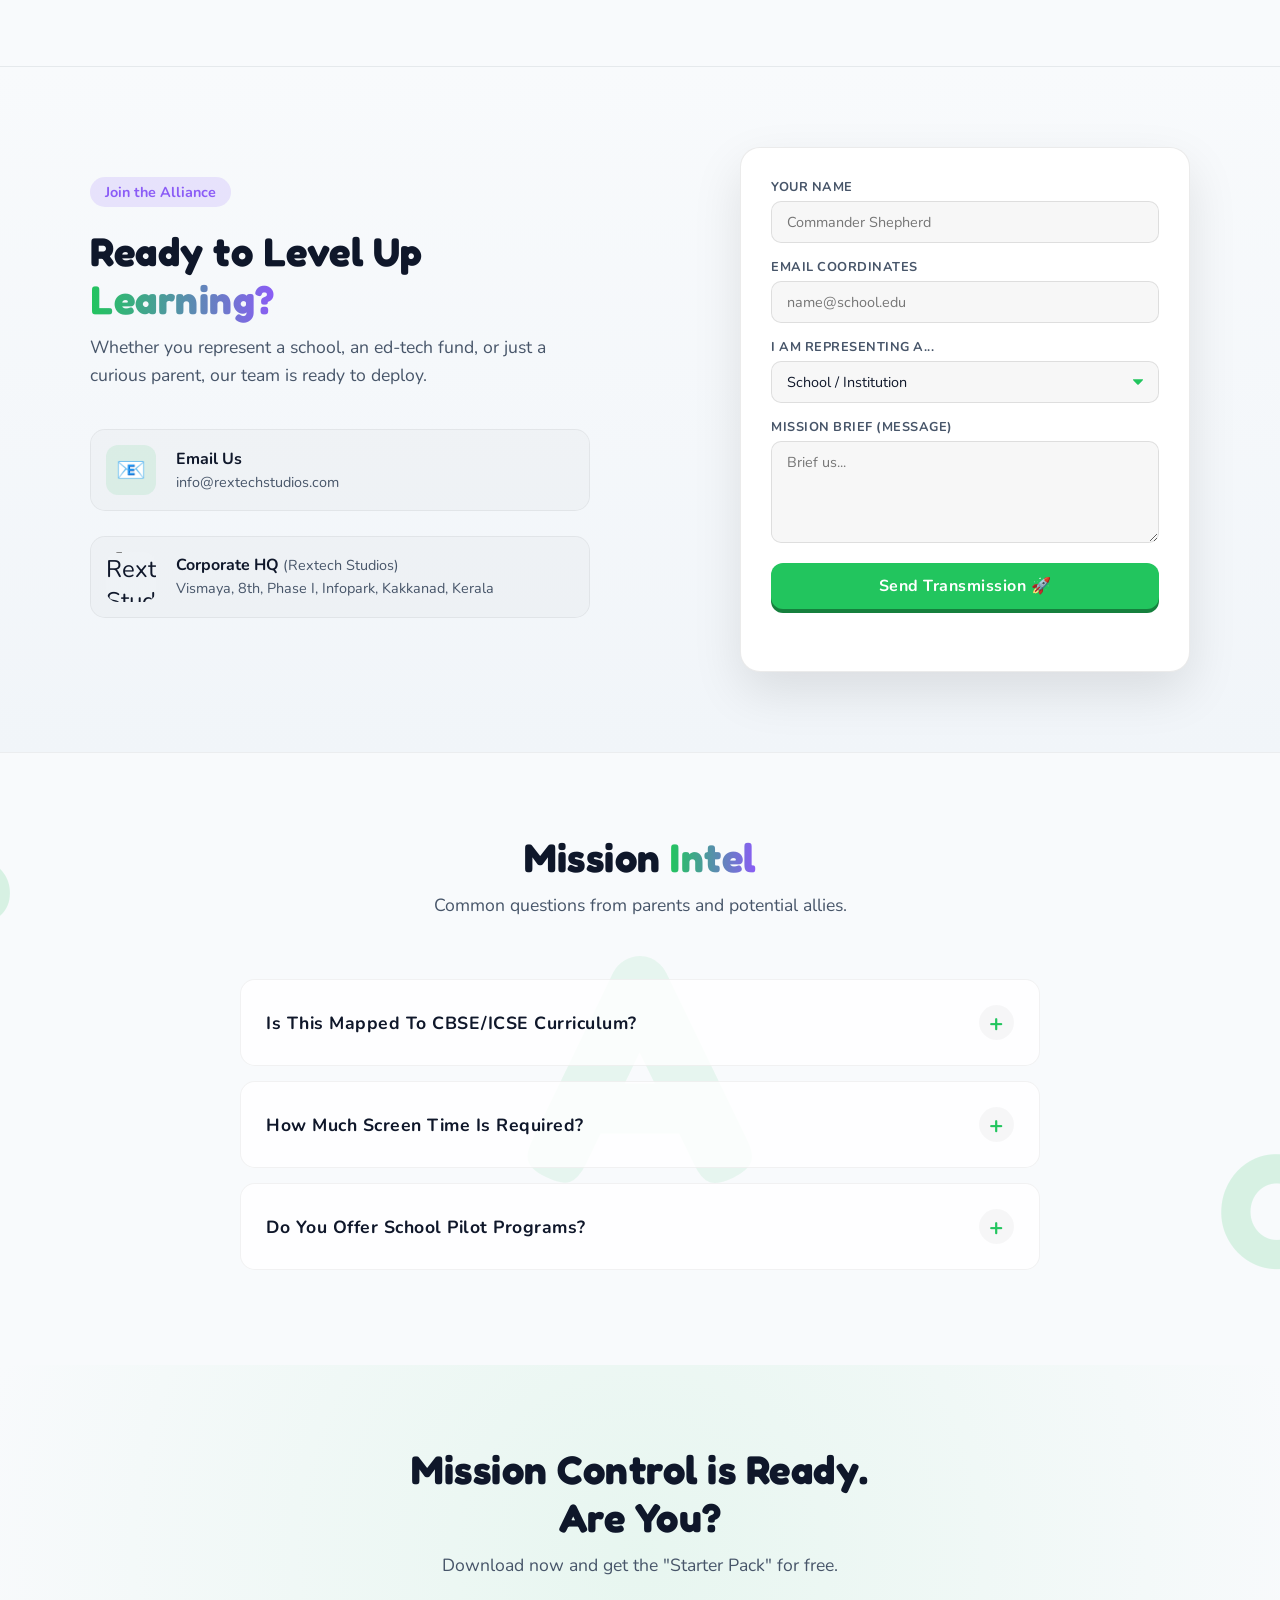
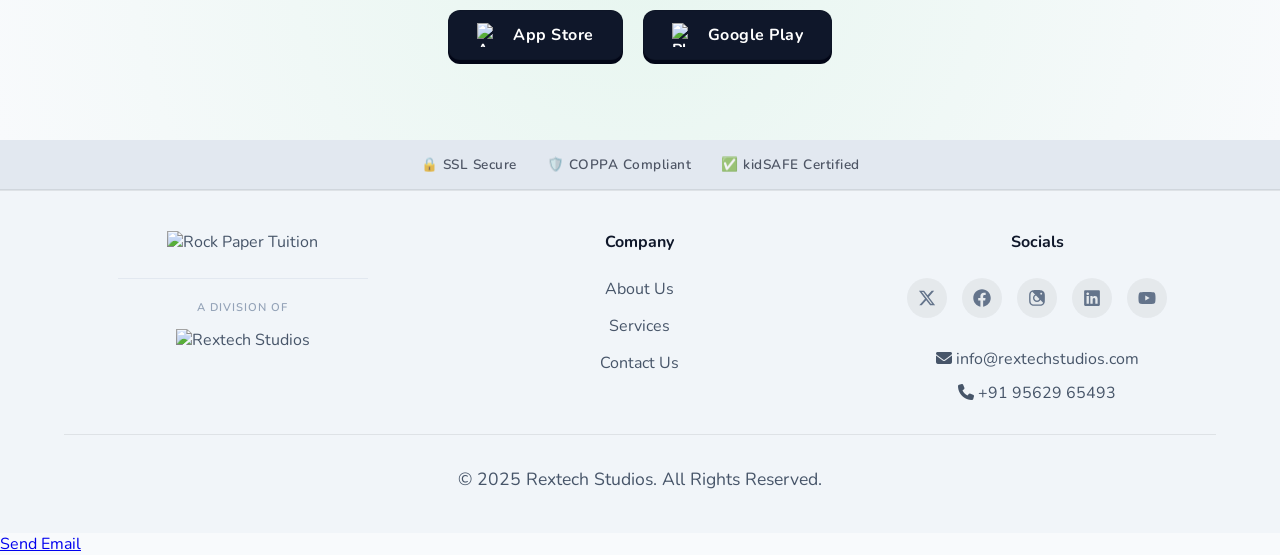
==== commit c273e15c: "add mail id" ====
--- a/index.html
+++ b/index.html
@@ -152,7 +152,7 @@
     <section id="journey" class="journey-section">
         <div class="section-header">
             <h2>Choose Your Realm</h2>
-            <p>Click (or hover) to reveal the syllabus path.</p>
+            <!-- <p>Click (or hover) to reveal the syllabus path.</p> -->
         </div>
 
         <div class="path-container">
@@ -291,13 +291,12 @@
         <div class="school-container">
             <div class="school-content">
                 <span class="school-badge">Institutional Partnerships</span>
-                <h2>Scale Learning with AI</h2>
-                <p>Seamlessly integrate our RPG engine into your existing LMS. Proven to increase student participation
-                    by 40%.</p>
+                <h2>Designed for Classrooms. Built for Engagement</h2>
+                <p>Seamlessly integrate our gaming engine into your existing LMS. Proven to increase student participation.</p>
                 <ul class="school-features">
-                    <li>✓ Whitelabel Options for EdTechs</li>
-                    <li>✓ API Integration (LMS/SIS)</li>
-                    <li>✓ Real-time Analytics Dashboard</li>
+                    <li>✓ Customizable Game Environments</li>
+                    <li>✓ Structured, School-Ready Learning</li>
+                    <li>✓ Actionable Learning Insights</li>
                 </ul>
                 <button class="btn-school" onclick="location.href='#contact'">Request Partnership Deck</button>
             </div>
@@ -606,7 +605,9 @@
 
                 <div class="parent-company-block">
                     <p class="parent-label">A Division of</p>
-                    <img src="assets/parent-logo.png" alt="Rextech Studios" class="parent-full-logo">
+                    <a href="https://www.rextechstudios.com" target="_blank" rel="noopener noreferrer">
+                        <img src="assets/parent-logo.png" alt="Rextech Studios" class="parent-full-logo">
+                    </a>
                 </div>
             </div>
 
@@ -620,32 +621,31 @@
             <div class="footer-col">
                 <h4>Socials</h4>
                 <div class="social-icons">
-                    <a href="https://x.com/RPT_EduGame" aria-label="Twitter">
+                    <a href="https://x.com/RPT_EduGame" aria- target="_blank" rel="noopener noreferrer"label="Twitter">
                         <svg viewBox="0 0 512 512" width="20">
                             <path
                                 d="M389.2 48h70.6L305.6 224.2 487 464H345L233.7 318.6 106.5 464H35.8L200.7 275.5 26.8 48H172.4L272.9 180.9 389.2 48zM365.7 421.8h39.1L151.1 88h-42L365.7 421.8z" />
                         </svg>
                     </a>
-                    <a href="https://www.facebook.com/people/Rock-Paper-Tuition/61576890796162/#" aria-label="Facebook">
+                    <a href="https://www.facebook.com/people/Rock-Paper-Tuition/61576890796162/#" aria-label="Facebook" target="_blank" rel="noopener noreferrer">
                         <svg viewBox="0 0 512 512" width="20">
                             <path
                                 d="M504 256C504 119 393 8 256 8S8 119 8 256c0 121.3 87.1 222.4 203 245.7V327.7h-63V256h63v-54.6c0-62.2 37-96.5 93.7-96.5 27.1 0 55.5 4.8 55.5 4.8v61h-31.3c-30.8 0-40.4 19.1-40.4 38.7V256h68.8l-11 71.7h-57.8V501.7C416.9 478.4 504 377.3 504 256z" />
                         </svg>
                     </a>
-                    <a href="https://www.instagram.com/rockpapertuition/" aria-label="Instagram">
+                    <a href="https://www.instagram.com/rockpapertuition/" aria-label="Instagram" target="_blank" rel="noopener noreferrer">
                         <svg viewBox="0 0 448 512" width="20">
                             <path
                                 d="M224.1 141c-63.6 0-114.9 51.3-114.9 114.9s51.3 114.9 114.9 114.9S339 319.5 339 255.9 287.7 141 224.1 141zm0 189.6c-41.1 0-74.7-33.5-74.7-74.7s33.5-74.7 74.7-74.7 74.7 33.5 74.7 74.7-33.5 74.7-74.7 74.7zm146.4-194.3c0 14.9-12 26.8-26.8 26.8-14.9 0-26.8-12-26.8-26.8s12-26.8 26.8-26.8 26.8 12 26.8 26.8zm76.1 27.2c-1.7-35.9-9.9-67.7-36.2-93.9-26.2-26.2-58-34.4-93.9-36.2-37-2.1-147.9-2.1-184.9 0-35.8 1.7-67.6 9.9-93.9 36.1s-34.4 58-36.2 93.9c-2.1 37-2.1 147.9 0 184.9 1.7 35.9 9.9 67.7 36.2 93.9s58 34.4 93.9 36.2c37 2.1 147.9 2.1 184.9 0 35.9-1.7 67.7-9.9 93.9-36.2 26.2-26.2 34.4-58 36.2-93.9 2.1-37 2.1-147.8 0-184.8zM398.8 388c-7.8 19.6-22.9 34.7-42.6 42.6-29.5 11.7-99.5 9-132.1 9s-102.7 2.6-132.1-9c-19.6-7.8-34.7-22.9-42.6-42.6-11.7-29.5-9-99.5-9-132.1s-2.6-102.7 9-132.1c7.8-19.6 22.9-34.7 42.6-42.6 29.5-11.7 99.5-9 132.1s102.7-2.6 132.1 9c19.6 7.8 34.7 22.9 42.6 42.6 11.7 29.5 9 99.5 9 132.1s2.7 102.7-9 132.1z" />
                         </svg>
                     </a>
-                    <a href="https://www.linkedin.com/company/rockpapertuition/" aria-label="LinkedIn">
+                    <a href="https://www.linkedin.com/company/rockpapertuition/" aria-label="LinkedIn" target="_blank" rel="noopener noreferrer">
                         <svg viewBox="0 0 448 512" width="20">
                             <path
                                 d="M416 32H31.9C14.3 32 0 46.5 0 64.3v383.4C0 465.5 14.3 480 31.9 480H416c17.6 0 32-14.5 32-32.3V64.3c0-17.8-14.4-32.3-32-32.3zM135.4 416H69V202.2h66.5V416zm-33.2-243c-21.3 0-38.5-17.3-38.5-38.5S80.9 96 102.2 96c21.2 0 38.5 17.3 38.5 38.5 0 21.3-17.2 38.5-38.5 38.5zm282.1 243h-66.4V312c0-24.8-.5-56.7-34.5-56.7-34.6 0-39.9 27-39.9 54.9V416h-66.4V202.2h63.7v29.2h.9c8.9-16.8 30.6-34.5 62.9-34.5 67.2 0 79.7 44.3 79.7 101.9V416z" />
                         </svg>
                     </a>
-                    <a href="https://www.youtube.com/@rockpapertuition" aria-label="YouTube" target="_blank"
-                        class="social-link">
+                    <a href="https://www.youtube.com/@rockpapertuition" aria-label="YouTube" class="social-link" target="_blank" rel="noopener noreferrer">
                         <svg viewBox="0 0 576 512" width="20" fill="currentColor">
                             <path
                                 d="M549.7 124.1c-6.3-23.7-24.8-42.3-48.3-48.6C458.8 64 288 64 288 64S117.2 64 74.6 75.5c-23.5 6.3-42 24.9-48.3 48.6-11.4 42.9-11.4 132.3-11.4 132.3s0 89.4 11.4 132.3c6.3 23.7 24.8 42.3 48.3 48.6 42.6 11.5 213.4 11.5 213.4 11.5s170.8 0 213.4-11.5c23.5-6.3 42-24.9 48.3-48.6 11.4-42.9 11.4-132.3 11.4-132.3s0-89.4-11.4-132.3zm-317.5 213.5V175.2l142.7 81.2-142.7 81.2z" />
@@ -677,4 +677,8 @@
     <script src="script.js"></script>
 </body>
 
-</html>+</html>
+
+<a href="mailto:merinthomas3043@gmail.com?subject=Meeting%20Request&body=Dear%20Team,%0A%0AI%20would%20like%20to%20discuss%20the%20upcoming%20project.%0AThank%20you.">
+   Send Email
+</a>
--- a/style.css
+++ b/style.css
@@ -0,0 +1,2017 @@
+:root {
+    --bg-dark: #f8fafc;
+    --bg-card: #ffffff;
+    --primary: #22c55e; /* Duolingo Green */
+    --accent: #f97316; /* Dragon Orange */
+    --purple: #8b5cf6;
+    --text-white: #0f172a;
+    --text-gray: #475569;
+    --font-heading: 'Fredoka', sans-serif;
+    --font-body: 'Nunito', sans-serif;
+}
+
+* {
+    margin: 0;
+    padding: 0;
+    box-sizing: border-box;
+    scroll-behavior: smooth;
+}
+
+section{
+    padding: 80px 5% !important;
+}
+
+body {
+    background-color: var(--bg-dark);
+    color: var(--text-white);
+    font-family: var(--font-body);
+    overflow-x: hidden;
+}
+
+/* --- Typography --- */
+h1, h2, h3 {
+    font-family: var(--font-heading);
+    letter-spacing: 0.5px;
+}
+
+h1 { font-size: 3.5rem; line-height: 1.1; margin-bottom: 20px; }
+h2 { font-size: 2.5rem; margin-bottom: 10px; }
+p { color: var(--text-gray); font-size: 1.1rem; line-height: 1.6; }
+
+.gradient-text {
+    background: linear-gradient(to right, var(--primary), var(--purple));
+    -webkit-background-clip: text;
+    -webkit-text-fill-color: transparent;
+}
+
+
+
+.logo { font-weight: 700; font-size: 1.5rem; font-family: var(--font-heading); }
+.highlight { color: var(--primary); }
+
+
+/* ========================================= */
+/* LOGO STYLING (Navbar & Footer)            */
+/* ========================================= */
+
+/* Navbar Logo */
+.logo-link {
+    display: flex;
+    align-items: center;
+    text-decoration: none;
+}
+
+.logo-img {
+    height: 50px; /* Standard Nav Height */
+    width: auto;
+    object-fit: contain;
+    transition: transform 0.2s;
+}
+
+.logo-img:hover { transform: scale(1.07); }
+
+/* Footer Logo */
+.footer-logo-link {
+    display: inline-block;
+    margin-bottom: 15px; /* Space above the slogan */
+}
+
+.footer-logo-img {
+    height: 50px; /* Slightly larger in the footer */
+    width: auto;
+    /* Optional: If your logo is light, you may want to darken it for light theme */
+    /* filter: brightness(0); */
+}
+
+/* Mobile Adjustments */
+@media (max-width: 768px) {
+    .logo-img { height: 40px; }
+    .footer-logo-img { height: 45px; }
+    .btn-primary-small{
+        width: 80vw;
+        font-size: 1rem;
+    }
+}
+
+.nav-links {
+    display: flex;
+    gap: 30px;
+    align-items: center !important; /* Forces vertical centering */
+    height: 100%; /* Ensures it fills height if needed */
+}
+.mobile-nav-btn{
+    margin-bottom: 0 !important;
+}
+
+.nav-links a {
+    display: flex; /* Helps text align better */
+    align-items: center;
+    /* height: 100%; */
+    color: var(--text-white);
+    text-decoration: none;
+    font-weight: 600;
+    transition: color 0.3s;
+}
+.nav-links a:hover { color: var(--primary); }
+
+/* --- Buttons (The "Chunky" Feel) --- */
+.btn-primary-small {
+    padding: 10px 25px;
+    background: var(--primary);
+    border: none;
+    border-radius: 50px;
+    color: #fff;
+    font-weight: 700;
+    cursor: pointer;
+    box-shadow: 0 4px 0 #15803d; /* The 3D bottom lip */
+    transition: transform 0.1s, box-shadow 0.1s;
+}
+
+.btn-mega {
+    padding: 18px 40px;
+    background: var(--primary);
+    border: none;
+    border-radius: 20px;
+    color: #fff;
+    font-size: 1.2rem;
+    font-weight: 700;
+    cursor: pointer;
+    box-shadow: 0 6px 0 #15803d;
+    transition: all 0.2s;
+    display: inline-flex;
+    align-items: center;
+    gap: 10px;
+}
+
+.btn-secondary {
+    padding: 18px 40px;
+    background: transparent;
+    border: 2px solid rgba(255,255,255,0.2);
+    border-radius: 20px;
+    color: #fff;
+    font-size: 1.1rem;
+    font-weight: 700;
+    cursor: pointer;
+    margin-left: 15px;
+    transition: all 0.2s;
+}
+
+.btn-mega:active, .btn-primary-small:active {
+    transform: translateY(4px);
+    box-shadow: 0 0 0 transparent;
+}
+
+.btn-mega:hover { background: #16a34a; }
+.btn-secondary:hover { border-color: var(--text-white); background: rgba(0,0,0,0.05); }
+
+/* --- Hero Section --- */
+.hero {
+    display: flex;
+    align-items: center;
+    padding: 150px 5% 100px;
+    min-height: 90vh;
+    position: relative;
+    overflow: hidden;
+}
+
+.hero-content { flex: 1; z-index: 2; }
+.badge {
+    background: rgba(139, 92, 246, 0.15);
+    color: var(--purple);
+    padding: 5px 15px;
+    border-radius: 20px;
+    font-weight: 700;
+    font-size: 0.9rem;
+    display: inline-block;
+    margin-bottom: 20px;
+}
+
+.hero-visual {
+    flex: 1;
+    position: relative;
+    height: 500px;
+    display: flex;
+    justify-content: center;
+    align-items: center;
+}
+
+/* Hero Animations (CSS Only Planets) */
+.planet {
+    position: absolute;
+    border-radius: 50%;
+    opacity: 0.8;
+}
+.planet-1 {
+    width: 300px;
+    height: 300px;
+    background: radial-gradient(circle at 30% 30%, var(--purple), transparent);
+    top: 0;
+    right: 0;
+    filter: blur(40px);
+    animation: float 6s ease-in-out infinite;
+}
+.planet-2 {
+    width: 200px;
+    height: 200px;
+    background: radial-gradient(circle at 30% 30%, var(--primary), transparent);
+    bottom: 50px;
+    left: 50px;
+    filter: blur(30px);
+    animation: float 8s ease-in-out infinite reverse;
+}
+
+.floating-card {
+    background: rgba(255, 255, 255, 0.9);
+    backdrop-filter: blur(15px);
+    padding: 20px;
+    border-radius: 20px;
+    border: 1px solid rgba(0,0,0,0.1);
+    display: flex;
+    align-items: center;
+    gap: 15px;
+    z-index: 5;
+    animation: float 4s ease-in-out infinite;
+    box-shadow: 0 20px 50px rgba(0,0,0,0.1);
+}
+.avatar { font-size: 3rem; background: #fff; padding: 10px; border-radius: 50%; }
+
+/* --- Journey Section (The Path) --- */
+.journey-section { padding: 100px 5%; position: relative; }
+.section-header { text-align: center; margin-bottom: 60px; }
+
+.path-container {
+    max-width: 800px;
+    margin: 0 auto;
+    position: relative;
+    padding: 20px 0;
+}
+
+.path-line {
+    position: absolute;
+    left: 50%;
+    top: 0;
+    bottom: 0;
+    width: 4px;
+    background: repeating-linear-gradient(to bottom, var(--text-gray) 0, var(--text-gray) 10px, transparent 10px, transparent 20px);
+    opacity: 0.3;
+    transform: translateX(-50%);
+}
+
+.realm-card {
+    background: var(--bg-card);
+    padding: 20px;
+    border-radius: 20px;
+    margin-bottom: 30px;
+    position: relative;
+    width: 45%;
+    border: 1px solid rgba(0,0,0,0.08);
+    transition: transform 0.3s cubic-bezier(0.175, 0.885, 0.32, 1.275);
+    z-index: 1;
+    box-shadow: 0 4px 15px rgba(0,0,0,0.08);
+}
+.realm-card:hover { transform: translateY(-10px); border-color: var(--primary); }
+
+.realm-card.left { margin-right: auto; }
+.realm-card.right { margin-left: auto; }
+
+.card-icon {
+    width: 60px;
+    height: 60px;
+    border-radius: 15px;
+    display: flex;
+    align-items: center;
+    justify-content: center;
+    font-size: 1.5rem;
+    margin-bottom: 15px;
+    box-shadow: 0 10px 20px rgba(0,0,0,0.2);
+}
+
+.tag {
+    display: inline-block;
+    margin-top: 15px;
+    background: rgba(255,255,255,0.05);
+    padding: 5px 12px;
+    border-radius: 10px;
+    font-size: 0.8rem;
+    font-weight: 700;
+    text-transform: uppercase;
+    letter-spacing: 1px;
+}
+
+/* --- Engine Section (Bento Grid) --- */
+.engine-section { padding: 100px 5%; background: rgba(0,0,0,0.02); }
+
+.grid-container {
+    display: grid;
+    grid-template-columns: repeat(auto-fit, minmax(300px, 1fr));
+    gap: 30px;
+    max-width: 1200px;
+    margin: 0 auto;
+}
+
+.bento-card {
+    position: relative;
+    overflow: hidden;
+    display: flex;
+    align-items: center;
+    justify-content: space-between;
+    padding: 40px;
+    background: linear-gradient(145deg, #ffffff, #f8fafc);
+    border: 1px solid rgba(0, 0, 0, 0.08);
+    border-radius: 20px;
+    box-shadow: 0 10px 30px rgba(0,0,0,0.08);
+    transition: all 0.3s ease;
+}
+
+.highlight-card {
+    background: linear-gradient(135deg, var(--bg-card), rgba(34, 197, 94, 0.08));
+    border: 1px solid rgba(34, 197, 94, 0.3);
+}
+
+/* --- Footer --- */
+footer {
+    padding: 80px 5%;
+    text-align: center;
+    background: radial-gradient(circle at top, #f1f5f9, #f8fafc);
+}
+
+/* --- Keyframes & Utility --- */
+@keyframes float {
+    0%, 100% { transform: translateY(0); }
+    50% { transform: translateY(-20px); }
+}
+
+/* Scroll Reveal Classes */
+.reveal {
+    opacity: 0;
+    transform: translateY(50px);
+    transition: all 0.8s ease-out;
+}
+.reveal.active {
+    opacity: 1;
+    transform: translateY(0);
+}
+
+/* Responsive */
+@media (max-width: 768px) {
+    .hero { flex-direction: column; padding-top: 120px; text-align: center; }
+    h1 { font-size: 2.5rem; }
+    .path-line { left: 20px; }
+    .realm-card { width: 100%; margin-left: 40px !important; }
+}
+
+/* ========================================= */
+/* NEW SECTIONS STYLING (Append to bottom)   */
+/* ========================================= */
+
+/* --- Inventory (Features) --- */
+.inventory-section { padding: 80px 5%; background: #f8fafc; }
+.inventory-grid {
+    display: grid;
+    grid-template-columns: repeat(auto-fit, minmax(250px, 1fr));
+    gap: 25px;
+    max-width: 1200px;
+    margin: 0 auto;
+}
+.inventory-card {
+    background: rgba(0,0,0,0.02);
+    border: 1px solid rgba(0,0,0,0.08);
+    padding: 30px;
+    border-radius: 20px;
+    transition: all 0.3s;
+    position: relative;
+    margin-top: 20px;
+    text-align: center;
+}
+.inventory-card:hover {
+    background: var(--bg-card);
+    transform: translateY(-5px);
+    box-shadow: 0 10px 30px rgba(0,0,0,0.1);
+}
+.item-icon { font-size: 2.5rem; margin-bottom: 15px; }
+
+/* Inventory card icon absolute positioning */
+.inventory-card .item-icon {
+    position: absolute;
+    top: -30px; left: 50%;
+    transform: translateX(-50%);
+    background: var(--bg-card);
+    border: 1px solid rgba(0,0,0,0.08);
+    width: 60px; height: 60px;
+    line-height: 60px;
+    border-radius: 50%;
+    box-shadow: 0 5px 15px rgba(0,0,0,0.1);
+    margin-bottom: 0;
+}
+.inventory-card h4 { margin-top: 25px; }
+
+/* --- Pricing (Guilds) --- */
+.pricing-section { padding: 100px 5%; background: #f1f5f9; }
+.pricing-container {
+    display: flex;
+    flex-wrap: wrap;
+    justify-content: center;
+    gap: 30px;
+    max-width: 1200px;
+    margin: 0 auto;
+    align-items: center; /* Vertically center cards */
+}
+.pricing-card {
+    background: #ffffff;
+    border: 1px solid rgba(0,0,0,0.08);
+    padding: 40px 30px;
+    border-radius: 25px;
+    width: 300px;
+    text-align: center;
+    position: relative;
+    transition: transform 0.3s;
+    box-shadow: 0 4px 15px rgba(0,0,0,0.05);
+}
+.pricing-card.popular {
+    transform: scale(1.1);
+    border: 2px solid var(--accent);
+    box-shadow: 0 0 30px rgba(249, 115, 22, 0.2);
+    z-index: 2;
+}
+.pricing-card.popular:hover { transform: scale(1.15); }
+.ribbon {
+    position: absolute;
+    top: -15px;
+    left: 50%;
+    transform: translateX(-50%);
+    background: var(--accent);
+    color: white;
+    padding: 5px 15px;
+    border-radius: 20px;
+    font-weight: 700;
+    font-size: 0.8rem;
+}
+.price { font-size: 2.5rem; font-weight: 700; color: var(--text-white); margin: 20px 0 5px; }
+.period { font-size: 1rem; color: var(--text-gray); font-weight: 400; }
+.features-list { list-style: none; margin: 30px 0; text-align: left; }
+.features-list li { margin-bottom: 15px; color: var(--text-gray); }
+
+/* --- Reviews (Trading Cards) --- */
+.reviews-section { padding: 100px 5%; background: #f8fafc; overflow: hidden; }
+.trading-card {
+    background: linear-gradient(145deg, #ffffff, #f1f5f9);
+    border: 1px solid rgba(0,0,0,0.08);
+    padding: 25px;
+    border-radius: 15px;
+    width: 320px;
+    box-shadow: 0 10px 20px rgba(0,0,0,0.08);
+}
+.card-top { display: flex; justify-content: space-between; margin-bottom: 20px; }
+.role { background: rgba(0,0,0,0.05); padding: 5px 10px; border-radius: 5px; font-size: 0.8rem; text-transform: uppercase; color: var(--text-gray); }
+.rating { color: var(--accent); }
+.stat-row { margin-bottom: 10px; }
+.stat-row span { font-size: 0.8rem; text-transform: uppercase; letter-spacing: 1px; color: var(--text-gray); }
+.bar { height: 6px; background: rgba(0,0,0,0.08); border-radius: 3px; margin-top: 5px; }
+.fill { height: 100%; background: var(--primary); border-radius: 3px; }
+.quote { font-style: italic; margin: 20px 0; font-size: 0.95rem; color: var(--text-gray); }
+.author { text-align: right; font-weight: 700; color: var(--primary); }
+
+/* --- FAQ (Accordion) --- */
+/* Note: Main FAQ styling moved to V5.5 section below */
+
+/* --- Download & Footer --- */
+.download-section {
+    padding: 100px 5%;
+    text-align: center;
+    background: radial-gradient(circle at center, rgba(34, 197, 94, 0.08), #f8fafc);
+}
+/* ========================================= */
+/* CUSTOM STORE BUTTONS (Image Version)      */
+/* ========================================= */
+
+.store-buttons {
+    display: flex;
+    justify-content: center;
+    gap: 20px;
+    margin-top: 30px;
+}
+
+.store-btn {
+    /* Base Consistency overrides */
+    font-family: var(--font-body) !important;
+    font-weight: 700 !important;
+    border-radius: 12px !important;
+    padding: 12px 28px !important;
+    display: inline-flex !important;
+    align-items: center;
+    gap: 12px;
+    font-size: 1rem;
+    cursor: pointer;
+    transition: all 0.2s;
+    border: none !important;
+    min-width: 170px;
+    justify-content: center;
+}
+
+/* Image Icon Sizing */
+.store-icon {
+    width: 24px;
+    height: 24px;
+    object-fit: contain; /* Ensures logo doesn't stretch */
+}
+
+/* --- Apple Button (Classic Dark Mode) --- */
+.btn-apple {
+    background: #000 !important;
+    color: #fff !important;
+    box-shadow: 0 4px 0 #333 !important;
+}
+
+.btn-apple:hover {
+    background: #1a1a1a !important;
+    transform: translateY(-2px);
+    box-shadow: 0 6px 0 #333 !important;
+}
+
+/* --- Google Button (White with Colorful Pop) --- */
+/* We use white bg so the colorful logo stands out */
+.btn-google {
+    background: #ffffff !important;
+    color: #0f172a !important; /* Dark text */
+    border: 2px solid #e2e8f0 !important; /* Light border */
+    box-shadow: 0 4px 0 #cbd5e1 !important;
+}
+
+.btn-google:hover {
+    transform: translateY(-2px);
+    border-color: #22c55e !important; /* Green Border on hover */
+    box-shadow: 0 6px 0 #22c55e !important; /* Green Shadow on hover */
+}
+
+.main-footer { padding: 40px 5% 40px; background: #f1f5f9; border-top: 1px solid rgba(0,0,0,0.08); }
+.footer-grid {
+    display: grid;
+    grid-template-columns: repeat(auto-fit, minmax(150px, 1fr));
+    gap: 40px;
+    max-width: 1200px;
+    margin: 0 auto 30px;
+}
+.footer-col h4 { margin-bottom: 25px; color: var(--text-white); }
+.footer-col a { display: block; color: var(--text-gray); margin-bottom: 15px; text-decoration: none; transition: color 0.2s; }
+.footer-col a:hover { color: var(--primary); }
+.footer-bottom { text-align: center; border-top: 1px solid rgba(0,0,0,0.08); padding-top: 30px; color: rgba(0,0,0,0.4); font-size: 0.9rem; }
+/* Social Icons Styling */
+.social-icons {
+    display: flex;
+    gap: 15px;
+    align-items: center;
+    justify-content: center;
+    width: 100%;
+    margin-bottom: 15px;
+}
+
+.social-icons a {
+    display: flex;
+    align-items: center;
+    justify-content: center;
+    width: 40px;
+    height: 40px;
+    background: rgba(0, 0, 0, 0.05);
+    border-radius: 50%;
+    transition: all 0.3s ease;
+    text-decoration: none; /* Remove underline */
+}
+
+.social-icons svg {
+    fill: #64748b; /* Default gray color */
+    transition: fill 0.3s ease;
+    height: 18px;
+    width: 18px;
+}
+
+/* Hover Effects */
+.social-icons a:hover {
+    background: rgba(0, 0, 0, 0.1);
+    transform: translateY(-3px);
+}
+
+.social-icons a:hover svg {
+    fill: var(--primary); /* Turn green on hover */
+}
+
+/* Responsive Adjustments */
+@media (max-width: 768px) {
+    .pricing-card.popular { transform: scale(1); margin: 20px 0; }
+    .pricing-card.popular:hover { transform: scale(1.02); }
+    .inventory-grid { grid-template-columns: 1fr; }
+}
+
+/* ========================================= */
+/* VERSION 3 UPDATES (Parallax, Schools, Journey) */
+/* ========================================= */
+
+/* 1. UI Polish: Button Spacing */
+.btn-mega, .btn-primary-small, .btn-secondary {
+    margin-bottom: 2rem; /* Adds breathing room */
+}
+.cta-group {
+    display: flex;
+    gap: 15px;
+    flex-wrap: wrap;
+    margin-top: 50px;
+    margin-bottom: 20px;
+}
+
+/* 2. Hero: Parallax Icons */
+.parallax-layer {
+    position: absolute;
+    top: 0; left: 0; width: 100%; height: 100%;
+    pointer-events: none; /* Let clicks pass through */
+    z-index: 1;
+}
+.floating-icon {
+    position: absolute;
+    font-size: 2.5rem;
+    opacity: 0.5; /* Increased for light background */
+    animation: float 6s ease-in-out infinite;
+}
+.icon-1 { top: 15%; left: 10%; animation-duration: 7s; } /* Coin */
+.icon-2 { top: 25%; right: 15%; animation-duration: 5s; } /* Beaker */
+.icon-3 { bottom: 20%; left: 20%; animation-duration: 8s; font-family: serif; } /* Pi */
+.icon-4 { bottom: 30%; right: 10%; animation-duration: 6s; } /* Shield */
+
+/* 3. Hero: Gameplay GIF Placeholder */
+.gameplay-card {
+    min-width: 320px;
+    min-height: 200px;
+    padding: 10px;
+}
+.game-preview {
+    width: 100%;
+    height: 100%;
+    background: #000;
+    border-radius: 15px;
+    overflow: hidden;
+    position: relative;
+    display: flex;
+    align-items: center;
+    justify-content: center;
+}
+.gif-placeholder {
+    text-align: center;
+    color: rgba(255,255,255,0.7);
+}
+.play-icon { font-size: 3rem; display: block; margin-bottom: 10px; }
+
+/* ========================================= */
+/* VERSION 3.1 UPDATE: HORIZONTAL DRAWER     */
+/* ========================================= */
+
+/* Base Card Styling - see main .realm-card definition above */
+
+.realm-card .card-content p {
+    color: var(--text-gray);
+}
+
+.expand-hint {
+    position: absolute;
+    top: 20px; right: 20px;
+    color: var(--text-gray);
+    font-size: 1.2rem;
+    transition: transform 0.3s;
+}
+
+/* --- DESKTOP: Horizontal Drawer Effect --- */
+@media (min-width: 769px) {
+    /* Make syllabus floating and hidden by default */
+    .syllabus-path {
+        position: absolute;
+        top: 0;
+        height: 100%; /* Match card height */
+        width: 220px; /* Fixed width for the drawer */
+        background: rgba(255, 255, 255, 0.98); /* Light background */
+        border: 1px solid var(--primary);
+        padding: 25px;
+        display: flex;
+        flex-direction: column;
+        justify-content: center;
+        opacity: 0;
+        visibility: hidden;
+        transition: all 0.4s ease-in-out;
+        z-index: -1; /* Hide behind the main card initially */
+        border-radius: 20px;
+        box-shadow: 0 10px 30px rgba(0,0,0,0.1);
+    }
+
+    /* Left Card: Drawer slides to the LEFT */
+    .realm-card.left .syllabus-path {
+        right: 20px; /* Start tucked in */
+        border-radius: 20px 0 0 20px;
+    }
+    .realm-card.left:hover .syllabus-path,
+    .realm-card.left.expanded .syllabus-path {
+        right: 100%; /* Slide out to the left */
+        opacity: 1;
+        visibility: visible;
+        margin-right: 10px; /* Gap */
+    }
+
+    /* Right Card: Drawer slides to the RIGHT */
+    .realm-card.right .syllabus-path {
+        left: 20px; /* Start tucked in */
+        border-radius: 0 20px 20px 0;
+    }
+    .realm-card.right:hover .syllabus-path,
+    .realm-card.right.expanded .syllabus-path {
+        left: 100%; /* Slide out to the right */
+        opacity: 1;
+        visibility: visible;
+        margin-left: 10px; /* Gap */
+    }
+
+    /* Hover State for Main Card */
+    .realm-card:hover {
+        z-index: 10; /* Bring to front */
+        border-color: var(--primary);
+        transform: scale(1.02); /* Slight pop */
+    }
+}
+
+/* --- MOBILE: Vertical Accordion Effect --- */
+@media (max-width: 768px) {
+    .realm-card {
+        overflow: hidden;
+        max-height: 180px; /* Default collapsed height */
+    }
+    
+    .syllabus-path {
+        display: block;
+        margin-top: 20px;
+        padding-top: 20px;
+        border-top: 1px dashed rgba(0,0,0,0.1);
+        opacity: 0;
+        transform: translateY(-10px);
+        transition: all 0.3s ease-out;
+    }
+
+    /* Expanded State (Triggered by JS click) */
+    .realm-card.expanded {
+        max-height: 500px; /* Allow growth */
+        background: #ffffff;
+        border-color: var(--primary);
+    }
+    .realm-card.expanded .expand-hint { transform: rotate(180deg); }
+    .realm-card.expanded .syllabus-path {
+        opacity: 1;
+        transform: translateY(0);
+    }
+}
+
+/* Common Syllabus Styling */
+.node {
+    display: flex;
+    align-items: center;
+    margin-bottom: 15px;
+    font-size: 0.9rem;
+    color: var(--text-white);
+}
+.node span {
+    background: rgba(34, 197, 94, 0.15);
+    color: var(--primary);
+    padding: 2px 8px;
+    border-radius: 5px;
+    margin-right: 10px;
+    font-weight: 700;
+    font-size: 0.8rem;
+}
+
+/* 5. School Section (Institutional Blue) */
+/* Note: --school-blue: #3b82f6 and --school-dark: #f1f5f9 available for school theming */
+.schools-section {
+    padding: 100px 5%;
+    /* Keep background light to match main theme */
+    background: #f1f5f9; 
+    border-top: 1px solid rgba(0,0,0,0.05);
+    border-bottom: 1px solid rgba(0,0,0,0.05);
+}
+.school-container {
+    max-width: 1200px;
+    margin: 0 auto;
+    display: flex;
+    align-items: center;
+    gap: 50px;
+    flex-wrap: wrap;
+}
+.school-content { flex: 1; min-width: 300px; }
+.school-badge {
+    color: var(--primary); /* Was --school-blue */
+    background: rgba(34, 197, 94, 0.1); /* Green tint */
+    padding: 5px 12px;
+    border-radius: 20px;
+    font-weight: 700;
+    font-size: 0.8rem;
+    text-transform: uppercase;
+    margin-bottom: 15px;
+    display: inline-block;
+}
+.school-features { list-style: none; margin: 30px 0; }
+.school-features li { 
+    margin-bottom: 10px; 
+    font-weight: 600; 
+    color: var(--text-gray); 
+}
+.btn-school {
+    padding: 15px 30px;
+    background: var(--primary); /* Green */
+    color: white;
+    border: none;
+    border-radius: 10px;
+    font-weight: 700;
+    cursor: pointer;
+    box-shadow: 0 4px 0 #15803d; /* Darker Green Shadow */
+    transition: transform 0.2s;
+}
+.btn-school:hover { background: #16a34a; }
+
+.school-visual { flex: 1; display: flex; justify-content: center; flex-direction: column; align-items: center; }
+.dashboard-mockup {
+    background: #ffffff;
+    width: 100%;
+    max-width: 400px;
+    height: 250px;
+    border-radius: 15px;
+    border: 2px solid rgba(0,0,0,0.08);
+    position: relative;
+    padding: 20px;
+    display: flex;
+    flex-direction: column;
+    justify-content: flex-end;
+    box-shadow: 0 10px 30px rgba(0,0,0,0.1);
+}
+.dash-header { height: 10px; width: 90%; background: rgba(0,0,0,0.08); border-radius: 10px; position: absolute; top: 20px; left: 20px; }
+.dash-graph { display: flex; align-items: flex-end; gap: 15px; height: 120px; margin-bottom: 20px; }
+.dash-graph .bar { 
+    flex: 1; 
+    background: var(--primary);
+    border-radius: 5px 5px 0 0; 
+    opacity: 0.7;
+    height: auto;
+    margin-top: 0;
+}
+.dash-graph .bar:nth-child(even) { opacity: 0.4; }
+.dash-label { font-size: 0.9rem; font-weight: 700; color: var(--text-white); border-top: 1px solid rgba(0,0,0,0.08); padding-top: 15px; }
+
+/* 6. Safety Strip */
+.safety-strip {
+    background: #e2e8f0;
+    padding: 15px 5%;
+    border-bottom: 1px solid rgba(0,0,0,0.08);
+    text-align: center;
+}
+.safety-logos {
+    display: flex;
+    justify-content: center;
+    gap: 30px;
+    flex-wrap: wrap;
+    opacity: 0.7;
+}
+.safety-badge { font-size: 0.85rem; font-weight: 600; color: var(--text-white); letter-spacing: 0.5px; }
+
+/* Mobile Adjust for Schools */
+@media (max-width: 768px) {
+    .school-container { flex-direction: column; }
+    .school-visual { width: 100%; }
+}
+
+/* ========================================= */
+/* VERSION 3.2 UPDATES                       */
+/* ========================================= */
+
+/* 1. New Floating Icons Positions */
+.icon-5 { top: 60%; left: 5%; animation-duration: 9s; }
+.icon-6 { top: 10%; left: 40%; animation-duration: 6s; }
+.icon-7 { bottom: 15%; right: 40%; animation-duration: 10s; }
+.icon-8 { top: 50%; right: 5%; animation-duration: 7s; }
+
+/* 2. The Battle Scene (Game Card Fix) */
+.game-scene {
+    width: 100%; height: 100%; border-radius: 10px;
+    background: linear-gradient(to bottom, #f1f5f9, #e2e8f0);
+    display: flex; flex-direction: column;
+    justify-content: space-between;
+    padding: 15px;
+}
+.battle-top { display: flex; justify-content: space-between; align-items: center; }
+.health-bar { width: 40%; height: 6px; background: #cbd5e1; border-radius: 3px; overflow: hidden; }
+.hp-fill { height: 100%; background: #22c55e; }
+.health-bar.enemy .hp-fill { background: #ef4444; }
+.vs { font-weight: 900; color: rgba(0,0,0,0.2); font-style: italic; }
+
+.battle-mid { display: flex; justify-content: space-between; align-items: flex-end; padding: 10px 0; }
+.char { font-size: 3rem; position: relative; animation: bounce 2s infinite; }
+.char.dragon { animation-delay: 1s; transform: scaleX(-1); /* Flip dragon */ }
+
+.battle-ui { background: rgba(0,0,0,0.05); padding: 10px; border-radius: 10px; text-align: center; }
+.question { font-size: 1.2rem; font-weight: 700; margin-bottom: 8px; color: var(--text-white); }
+.options { display: flex; gap: 10px; justify-content: center; }
+.opt { background: #cbd5e1; padding: 5px 10px; border-radius: 5px; font-size: 0.9rem; cursor: pointer; color: var(--text-white); }
+.opt.correct { background: #22c55e; color: #fff; box-shadow: 0 0 10px #22c55e; }
+
+@keyframes bounce {
+    0%, 100% { transform: translateY(0); }
+    50% { transform: translateY(-5px); }
+}
+
+/* 3. Infinite Scroll Reviews */
+.reviews-scroller { display: none; } /* Hide old one */
+
+.marquee-wrapper {
+    width: 100%;
+    overflow: hidden;
+    position: relative;
+    mask-image: linear-gradient(to right, transparent, black 10%, black 90%, transparent);
+}
+
+.marquee-track {
+    display: flex;
+    gap: 30px;
+    width: max-content;
+    animation: scroll 10s linear infinite;
+}
+/* ========================================= */
+/* V5.7: SMART REVIEWS (Static Mode)         */
+/* ========================================= */
+
+/* This class is added by JS if count < 4 */
+.marquee-track.static-mode {
+    display: flex !important;
+    justify-content: center !important; /* Centers them */
+    flex-wrap: wrap !important;         /* Wraps if on mobile */
+    gap: 30px !important;
+    width: 100% !important;
+    animation: none !important;         /* Kills the scroll */
+    transform: none !important;         /* Resets position */
+}
+
+.marquee-track:hover { animation-play-state: paused; }
+
+@keyframes scroll {
+    0% { transform: translateX(0); }
+    100% { transform: translateX(-50%); } /* Move half way (one set) */
+}
+
+/* 4. Creative Looping Path Line */
+.path-line { display: none; } /* Hide old straight line */
+.path-svg {
+    position: absolute;
+    top: -50px; /* Start a bit higher */
+    left: 50%;
+    transform: translateX(-50%);
+    height: calc(100% + 100px); /* Extend a bit longer */
+    width: 90%; /* Make it wide enough to loop behind cards */
+    max-width: 1000px; /* Cap width for very large screens */
+    z-index: 0; /* Ensure it stays BEHIND the cards */
+    pointer-events: none;
+    /* Add a subtle glowing effect */
+    filter: drop-shadow(0 0 10px rgba(34, 197, 94, 0.5));
+}
+
+/* Mobile Fallback: Keep it simple on small screens */
+@media (max-width: 768px) {
+    .path-svg { 
+        width: 200px; /* Narrower on mobile */
+        opacity: 0.5;
+    }
+    /* Alternative: You could hide it and show the straight line again if it's too messy
+    .path-svg { display: none; }
+    .path-line { display: block; left: 20px; transform: none; } 
+    */
+}
+
+/* 5. Inventory Icons - see main .inventory-card definition above */
+
+/* 6. School Logos */
+.school-logos {
+    margin-top: 20px;
+    display: flex;
+    gap: 15px;
+    color: rgba(0,0,0,0.5);
+    font-weight: 600;
+    font-size: 0.9rem;
+    align-items: center;
+}
+.s-logo { border-bottom: 2px solid rgba(0,0,0,0.15); padding-bottom: 2px; }
+
+/* ========================================= */
+/* VERSION 3.3 UPDATES                       */
+/* ========================================= */
+
+/* Bento Card Hover Effect */
+.bento-card:hover {
+    transform: translateY(-5px);
+    border-color: rgba(34, 197, 94, 0.5);
+    box-shadow: 0 15px 40px rgba(34, 197, 94, 0.1);
+}
+
+/* Ensure content sits above the icon */
+.bento-content { 
+    position: relative; 
+    z-index: 2; 
+    max-width: 75%; 
+    padding: 10px; /* Add internal padding to content if needed */
+}
+
+/* Keep the Icon Logic (No changes needed here, but included for context) */
+.bento-icon {
+    font-size: 5rem;
+    opacity: 0.1;
+    position: absolute;
+    right: -10px;
+    bottom: -10px;
+    transform: rotate(-15deg);
+    transition: all 0.4s ease;
+    filter: grayscale(100%);
+    z-index: 1;
+}
+
+.bento-card:hover .bento-icon {
+    opacity: 0.3;
+    transform: rotate(0deg) scale(1.1);
+    filter: grayscale(0%);
+    text-shadow: 0 0 20px var(--primary);
+}
+
+/* 2. Syllabus "View More" Link */
+.view-more-link {
+    margin-top: 15px;
+    font-size: 0.85rem;
+    color: var(--primary);
+    font-weight: 700;
+    /* cursor: pointer; */
+    text-transform: uppercase;
+    letter-spacing: 0.5px;
+    display: inline-block;
+    border-bottom: 2px solid transparent;
+    transition: border-color 0.2s;
+}
+/* .view-more-link:hover { border-bottom-color: var(--primary); } */
+
+/* 3. Animated Stats (School Section) */
+.school-stats-row {
+    margin-top: 60px;
+    border-top: 1px solid rgba(0,0,0,0.08);
+    padding-top: 40px;
+    display: flex;
+    justify-content: space-around;
+    text-align: center;
+    flex-wrap: wrap;
+    gap: 30px;
+}
+.stat-number {
+    font-size: 3rem;
+    font-weight: 800;
+    color: var(--text-white);
+    font-family: var(--font-heading);
+    background: linear-gradient(to bottom, #0f172a, #475569);
+    -webkit-background-clip: text;
+    -webkit-text-fill-color: transparent;
+}
+.stat-label {
+    color: var(--primary); /* Green Text */
+    font-weight: 600;
+    text-transform: uppercase;
+    font-size: 0.9rem;
+    letter-spacing: 1px;
+    margin-top: 5px;
+}
+
+/* ========================================= */
+/* VERSION 4.0: RESPONSIVE & MOBILE (Media Queries) */
+/* ========================================= */
+
+/* Hamburger Menu: See FRESH MOBILE MENU CODE section below */
+/* ========================================= */
+/* VERSION 4.1: REFINED MOBILE EXPERIENCE    */
+/* ========================================= */
+
+@media (max-width: 768px) {
+    /* --- 2. Hero: Breathing Room --- */
+    .hero {
+        padding-top: 100px;
+        flex-direction: column;
+        gap: 40px; /* Space between Text and Visual */
+    }
+
+    .hero-content { padding: 0 20px; }
+    .hero-content h1 { font-size: 2.2rem; }
+    
+    .cta-group {
+        flex-direction: column; /* Stack buttons */
+        width: 100%;
+        margin-top: 30px; /* Visual breathing room */
+        gap: 15px;
+    }
+
+    .btn-mega, .btn-secondary {
+        width: 100%; /* Thumb-friendly full width */
+        margin-left: 0;
+        margin-bottom: 0; /* Reset previous margins */
+        justify-content: center;
+    }
+    
+    /* Center the Battle Card */
+    .hero-visual { width: 100%; display: flex; justify-content: center; }
+    .gameplay-card { width: 90%; max-width: 350px; }
+
+
+    /* --- 3. Journey: Centered Stack (No Line) --- */
+    .journey-section { padding: 60px 20px; }
+    .path-container { padding: 0; }
+    
+    .path-line, .path-svg { display: none; } /* Hide timeline */
+
+    .realm-card {
+        margin: 0 auto 20px auto !important; /* Center and add bottom space */
+        width: 100%;
+        max-width: 400px;
+    }
+    
+    .card-content p { font-size: 0.95rem; }
+
+
+    /* --- 4. Pricing: Horizontal Snap Scroll --- */
+    .pricing-container {
+        display: flex;
+        flex-direction: row; /* Horizontal */
+        flex-wrap: nowrap; /* Don't wrap */
+        overflow-x: auto; /* Allow scroll */
+        scroll-snap-type: x mandatory; /* Snap effect */
+        padding-bottom: 30px; /* Space for scrollbar */
+        gap: 20px;
+        justify-content: flex-start; /* Start from left */
+        -webkit-overflow-scrolling: touch; /* Smooth iOS scroll */
+    }
+
+    .pricing-card {
+        flex: 0 0 85vw; /* Each card is 85% of screen width */
+        scroll-snap-align: center; /* Snap to center */
+        margin: 0;
+        transform: none !important; /* Disable hover scale */
+    }
+    
+    /* Hide scrollbar for cleaner look */
+    .pricing-container::-webkit-scrollbar { display: none; }
+
+
+    /* --- 5. Reviews: Horizontal Focus Mode --- */
+    .reviews-scroller { display: none; } /* Hide desktop marquee */
+    
+    .marquee-wrapper {
+        mask-image: none; /* Remove fade mask */
+    }
+    
+    .marquee-track {
+        animation: none; /* Stop auto-scroll */
+        width: 100%;
+        display: flex;
+        overflow-x: auto;
+        scroll-snap-type: x mandatory;
+        gap: 20px;
+        padding-bottom: 20px;
+    }
+    
+    .trading-card {
+        flex: 0 0 85vw; /* Focus on one card */
+        scroll-snap-align: center;
+        margin: 0 auto;
+    }
+
+
+    /* --- 6. Footer: Compact 2x2 Grid --- */
+    .main-footer { padding: 40px 20px; }
+    
+    /* --- Footer: 1-2-1 Layout (CSS Grid Method) --- */
+    .footer-grid {
+        display: grid;
+        /* Three rows: 
+           Row 1: 1 column (Brand)
+           Row 2: 2 columns (Links)
+           Row 3: 1 column (Socials) 
+        */
+        grid-template-columns: 1fr 1fr; /* Create 2 columns base */
+        grid-template-areas: 
+            "brand brand"   /* Brand takes both cols (Full width) */
+            "links1 links2" /* Company | Support */
+            "social social";/* Socials take both cols (Full width) */
+        gap: 30px 10px;
+        text-align: center;
+    }
+
+    
+    /* Adjust headings for the side-by-side links */
+    .footer-col:nth-child(2) h4, 
+    .footer-col:nth-child(3) h4 {
+        font-size: 1rem;
+        margin-bottom: 15px;
+        color: var(--primary); /* Highlight headers */
+    }
+    
+    /* Social icons alignment */
+    .social-icons { justify-content: flex-start; }
+    
+    .footer-bottom { font-size: 0.75rem; }
+}
+
+/* ========================================= */
+/* VERSION 5.0: B2B & PEDAGOGY UPDATES       */
+/* ========================================= */
+
+/* 1. Hero Trust Strip */
+.hero-trust-strip {
+    margin-top: 30px;
+    padding-top: 20px;
+    border-top: 1px solid rgba(0,0,0,0.08);
+    display: flex;
+    align-items: center;
+    gap: 0;
+    opacity: 0.8;
+    flex-wrap: wrap;
+}
+.hero-trust-strip span:first-child {
+    font-size: 0.85rem;
+    text-transform: uppercase;
+    color: var(--text-gray);
+    margin-right: 15px;
+}
+.trust-logo {
+    font-weight: 700;
+    color: #000;
+    font-size: 1rem;
+    opacity: 0.7;
+    padding: 0 15px;
+    border-right: 1px solid rgba(0, 0, 0, 0.3);
+    display: inline-block;
+}
+.trust-logo:last-child {
+    border-right: none;
+}
+
+/* 2. Pedagogy Section (The Science) */
+.pedagogy-section {
+    padding: 80px 5%;
+    background: #f8fafc; /* Light background */
+    border-bottom: 1px solid rgba(0,0,0,0.05);
+}
+.pedagogy-container {
+    display: flex;
+    justify-content: center;
+    align-items: center;
+    margin-top: 40px;
+    flex-wrap: wrap;
+}
+.bloom-step {
+    background: rgba(0, 0, 0, 0.02);
+    border: 1px solid rgba(0,0,0,0.08);
+    padding: 20px;
+    border-radius: 15px;
+    text-align: center;
+    /* max-width: 300px; */
+    flex: 1;
+    position: relative;
+    transition: transform 0.3s;
+}
+.bloom-step:hover {
+    border-color: var(--primary);
+    transform: translateY(-5px);
+}
+.p-icon { font-size: 2.5rem; margin-bottom: 15px; }
+.bloom-step h3 { color: var(--text-white); margin-bottom: 10px; }
+.bloom-step p { font-size: 0.9rem; color: var(--text-gray); margin-bottom: 20px; }
+.bloom-label {
+    background: var(--primary);
+    color: #fff;
+    padding: 4px 10px;
+    border-radius: 4px;
+    font-size: 0.75rem;
+    font-weight: 700;
+    text-transform: uppercase;
+}
+.bloom-connector {
+    font-size: 2rem;
+    color: var(--text-gray);
+    opacity: 0.5;
+}
+
+/* Mobile Adjustments for Pedagogy */
+@media (max-width: 768px) {
+    .hero-trust-strip { justify-content: center; }
+    .pedagogy-container { flex-direction: column; }
+    .bloom-connector { transform: rotate(90deg); margin: 10px 0; }
+    .bloom-step { width: 100%; }
+}
+
+/* ========================================= */
+/* CONTACT SECTION (Dark Dashboard Style)    */
+/* ========================================= */
+
+.contact-section {
+    padding: 100px 5%;
+    background: linear-gradient(to bottom, var(--bg-dark), #f1f5f9); /* Fade to lighter */
+    position: relative;
+    border-top: 1px solid rgba(0,0,0,0.05);
+}
+
+.contact-container {
+    max-width: 1100px;
+    margin: 0 auto;
+    display: flex;
+    gap: 60px;
+    align-items: center;
+    justify-content: space-between;
+}
+
+/* Left Side: Info */
+.contact-info {
+    flex: 1;
+    max-width: 500px;
+}
+
+.contact-methods { margin-top: 40px; }
+
+.method-row {
+    display: flex;
+    align-items: center;
+    gap: 20px;
+    margin-bottom: 25px;
+    background: rgba(0,0,0,0.02);
+    padding: 15px;
+    border-radius: 15px;
+    border: 1px solid rgba(0,0,0,0.05);
+    transition: transform 0.2s;
+}
+.method-row:hover { transform: translateX(10px); border-color: var(--primary); }
+
+.method-icon {
+    font-size: 1.5rem;
+    background: rgba(34, 197, 94, 0.1);
+    width: 50px; height: 50px;
+    display: flex; align-items: center; justify-content: center;
+    border-radius: 12px;
+}
+
+.method-text {
+    text-align: left; /* Forces text to align left */
+    display: flex;
+    flex-direction: column; /* Stacks Strong and Span vertically */
+    justify-content: center;
+}
+
+/* Ensure the strong tag aligns correctly too */
+.method-text strong { 
+    display: block; 
+    color: var(--text-white); 
+    margin-bottom: 2px; 
+}
+
+.method-text span { 
+    color: var(--text-gray); 
+    font-size: 0.9rem; 
+}
+
+/* Right Side: The Form Card (Compact Version) */
+.contact-card {
+    flex: 1;
+    max-width: 450px; /* Slightly narrower width */
+    background: var(--bg-card);
+    padding: 30px; /* Reduced from 40px */
+    border-radius: 20px;
+    border: 1px solid rgba(0,0,0,0.08);
+    box-shadow: 0 20px 50px rgba(0,0,0,0.1);
+    position: relative;
+}
+
+/* Form Styles - Tighter Spacing */
+.game-form { 
+    display: flex; 
+    flex-direction: column; 
+    gap: 15px; /* Reduced gap from 20px */
+}
+
+.form-group { 
+    display: flex; 
+    flex-direction: column; 
+    gap: 5px; /* Reduced label gap */
+}
+
+.form-group label {
+    font-size: 0.8rem; /* Slightly smaller label */
+    font-weight: 700;
+    color: var(--text-gray);
+    text-transform: uppercase;
+    letter-spacing: 0.5px;
+}
+
+/* Inputs styling (Slimmer) */
+.game-form input, 
+.game-form select, 
+.game-form textarea {
+    background: rgba(0, 0, 0, 0.03);
+    border: 1px solid rgba(0, 0, 0, 0.1);
+    border-radius: 10px;
+    padding: 10px 15px; /* Reduced vertical padding for slimmer look */
+    color: var(--text-white);
+    font-size: 0.9rem; /* Compact font size */
+    font-family: var(--font-body);
+    transition: all 0.3s;
+    outline: none;
+}
+
+/* Select Arrow Adjustment */
+.game-form select {
+    appearance: none;
+    background-image: url("data:image/svg+xml;charset=US-ASCII,%3Csvg%20xmlns%3D%22http%3A%2F%2Fwww.w3.org%2F2000%2Fsvg%22%20width%3D%22292.4%22%20height%3D%22292.4%22%3E%3Cpath%20fill%3D%22%2322c55e%22%20d%3D%22M287%2069.4a17.6%2017.6%200%200%200-13-5.4H18.4c-5%200-9.3%201.8-12.9%205.4A17.6%2017.6%200%200%200%200%2082.2c0%205%201.8%209.3%205.4%2012.9l128%20127.9c3.6%203.6%207.8%205.4%2012.8%205.4s9.2-1.8%2012.8-5.4L287%2095c3.5-3.5%205.4-7.8%205.4-12.8%200-5-1.9-9.2-5.5-12.8z%22%2F%3E%3C%2Fsvg%3E");
+    background-repeat: no-repeat;
+    background-position: right 15px top 50%;
+    background-size: 10px auto;
+}
+
+/* Focus States */
+.game-form input:focus, 
+.game-form select:focus, 
+.game-form textarea:focus {
+    border-color: var(--primary);
+    box-shadow: 0 0 10px rgba(34, 197, 94, 0.15); /* Softer glow */
+    background: rgba(0, 0, 0, 0.05);
+}
+
+/* Compact Button */
+.game-form .btn-mega {
+    padding: 12px 20px; /* Slimmer button */
+    font-size: 1rem;
+    margin-top: 5px;
+}
+
+.full-width {
+    width: 100%;
+    justify-content: center;
+    margin-top: 10px;
+}
+
+/* Mobile Responsive */
+@media (max-width: 900px) {
+    .contact-container {
+        flex-direction: column;
+        gap: 40px;
+    }
+    .contact-info, .contact-card {
+        width: 100%;
+        max-width: 100%;
+    }
+    .contact-info { text-align: center; }
+}
+
+
+
+/* ========================================= */
+/* V5.3: GLOBAL BUTTON UNIFICATION           */
+/* ========================================= */
+
+/* Button Standards: 12px radius, Nunito font, 700 weight */
+
+/* Target ALL Button Classes */
+button, 
+.btn-mega, 
+.btn-primary-small, 
+.btn-secondary, 
+.btn-school, 
+.store-btn {
+    text-decoration: none !important;
+    font-family: var(--font-body) !important;
+    font-weight: 700 !important;
+    border-radius: 12px !important;
+    letter-spacing: 0.5px;
+    text-transform: capitalize; /* Optional: Makes them look cleaner */
+    transition: transform 0.2s, box-shadow 0.2s, background 0.2s !important;
+}
+
+/* 3. Standardize Primary Buttons (Green Background) */
+.btn-mega, 
+.btn-primary-small, 
+.btn-school, 
+button[type="submit"] {
+    background: var(--primary) !important;
+    color: #fff !important;
+    border: none !important;
+    box-shadow: 0 4px 0 #15803d !important; /* Consistent 3D lip */
+}
+
+/* Primary Hover Effect */
+.btn-mega:hover, 
+.btn-primary-small:hover, 
+.btn-school:hover, 
+button[type="submit"]:hover {
+    background: #16a34a !important; /* Slightly lighter green */
+    transform: translateY(-2px) !important;
+    box-shadow: 0 6px 0 #15803d !important;
+}
+
+/* Primary Click Effect */
+.btn-mega:active, 
+.btn-primary-small:active, 
+.btn-school:active, 
+button[type="submit"]:active {
+    transform: translateY(2px) !important;
+    box-shadow: 0 2px 0 #15803d !important;
+}
+
+/* 4. Standardize Secondary Buttons (Outline/Dark) */
+.btn-secondary {
+    background: rgba(0, 0, 0, 0.03) !important;
+    border: 2px solid rgba(0, 0, 0, 0.15) !important;
+    color: var(--text-white) !important;
+    box-shadow: none !important;
+}
+
+.btn-secondary:hover {
+    border-color: var(--primary) !important;
+    color: var(--primary) !important;
+    background: rgba(34, 197, 94, 0.08) !important;
+}
+
+/* 5. Standardize Store Buttons (Dark) */
+.store-btn {
+    background: #0f172a !important; /* Dark Slate */
+    color: #fff !important;
+    border: 1px solid rgba(0,0,0,0.1) !important;
+    box-shadow: 0 4px 0 #020617 !important;
+}
+
+.store-btn:hover {
+    transform: translateY(-2px);
+    box-shadow: 0 6px 0 #020617 !important;
+    border-color: var(--primary) !important;
+}
+
+/* ========================================= */
+/* HERO BUTTON SIZE ADJUSTMENT               */
+/* ========================================= */
+
+.hero .cta-group .btn-mega,
+.hero .cta-group .btn-secondary {
+    padding: 12px 28px !important;
+    font-size: 1rem !important;
+    min-width: 160px;
+    justify-content: center;
+}
+
+/* ========================================= */
+/* V5.4: HERO SPACING & TRUST STRIP PIPES    */
+/* ========================================= */
+
+/* Hero and trust strip styles merged into main definitions above */
+
+/* Mobile Adjustment: Wrap nicely */
+@media (max-width: 768px) {
+    .hero-trust-strip {
+        gap: 10px; /* Bring back gap for wrapping */
+    }
+    .trust-logo {
+        border-right: none !important; /* Remove pipes on mobile rows */
+        padding: 5px 10px;
+        background: rgba(0,0,0,0.03); /* Add faint box instead of pipe */
+        border-radius: 4px;
+    }
+}
+
+/* ========================================= */
+/* V5.5: FAQ THEMING (Floating & Glow)       */
+/* ========================================= */
+
+.faq-section {
+    padding: 100px 5%;
+    background: #f8fafc; /* Light background */
+    position: relative;
+    overflow: hidden; /* Contains floating elements */
+    border-top: 1px solid rgba(0,0,0,0.05);
+}
+
+/* 1. Floating Background Objects */
+.faq-background {
+    position: absolute;
+    top: 0; left: 0; width: 100%; height: 100%;
+    pointer-events: none;
+    z-index: 1;
+}
+
+.float-shape {
+    position: absolute;
+    font-family: var(--font-heading);
+    font-weight: 700;
+    color: var(--primary);
+    opacity: 0.15; /* Increased for light background visibility */
+    font-size: 10rem;
+    animation: float 10s ease-in-out infinite;
+}
+
+.shape-1 { top: 10%; left: -5%; animation-duration: 12s; }
+.shape-2 { bottom: 10%; right: -5%; animation-duration: 15s; animation-delay: 2s; }
+.shape-3 { top: 50%; left: 50%; transform: translate(-50%, -50%); opacity: 0.08; font-size: 20rem; }
+
+/* 2. FAQ Container (Above Background) */
+.faq-container {
+    max-width: 800px;
+    margin: 0 auto;
+    position: relative;
+    z-index: 2; /* Sits above floating shapes */
+}
+
+/* 3. The Card Look */
+.faq-item {
+    background: rgba(255, 255, 255, 0.8); /* Light glass */
+    border: 1px solid rgba(0,0,0,0.05);
+    margin-bottom: 15px;
+    border-radius: 15px;
+    transition: all 0.3s ease;
+    overflow: hidden;
+}
+
+.faq-item:hover {
+    background: rgba(255, 255, 255, 0.95);
+    border-color: rgba(0,0,0,0.1);
+}
+
+/* Active State (Glow) */
+.faq-item.active {
+    background: rgba(22, 163, 74, 0.05); /* Faint Green Tint */
+    border-color: var(--primary);
+    box-shadow: 0 0 20px rgba(34, 197, 94, 0.1);
+}
+
+/* 4. Question Styling */
+.faq-question {
+    width: 100%;
+    padding: 25px;
+    background: none;
+    border: none;
+    display: flex;
+    justify-content: space-between;
+    align-items: center;
+    cursor: pointer;
+    color: var(--text-white);
+    font-size: 1.1rem;
+    font-weight: 700;
+    text-align: left;
+}
+
+.faq-question .icon {
+    font-size: 1.5rem;
+    color: var(--primary);
+    transition: transform 0.3s;
+    background: rgba(0,0,0,0.03);
+    width: 35px; height: 35px;
+    display: flex; align-items: center; justify-content: center;
+    border-radius: 50%;
+}
+
+.faq-item.active .icon {
+    transform: rotate(45deg); /* Turn + into x */
+    background: var(--primary);
+    color: #fff;
+}
+
+/* 5. Answer Styling */
+.faq-answer {
+    max-height: 0;
+    overflow: hidden;
+    transition: max-height 0.3s cubic-bezier(0, 1, 0, 1);
+    padding: 0 25px;
+}
+
+.faq-item.active .faq-answer {
+    max-height: 200px; /* Open */
+    padding-bottom: 25px; /* Add bottom spacing when open */
+}
+
+.faq-answer p {
+    color: var(--text-gray);
+    font-size: 1rem;
+    line-height: 1.6;
+    border-top: 1px solid rgba(0,0,0,0.05);
+    padding-top: 15px;
+}
+/* ========================================= */
+/* FRESH MOBILE MENU CODE                    */
+/* ========================================= */
+
+/* 1. Base Styles (Desktop Defaults) */
+.navbar {
+    display: flex;
+    justify-content: space-between;
+    align-items: center;
+    padding: 15px 5%;
+    background: #ffffff; /* Light background */
+    position: relative;
+    z-index: 1000;
+    border-bottom: 1px solid rgba(0,0,0,0.08);
+}
+
+.hamburger {
+    display: none; /* Hidden on Desktop */
+    cursor: pointer;
+}
+
+.hamburger .bar {
+    display: block;
+    width: 25px;
+    height: 3px;
+    margin: 5px auto;
+    transition: all 0.3s ease-in-out;
+    background-color: var(--text-white);
+}
+
+@media (max-width: 768px) {
+
+    /* --- 1. Navbar Container --- */
+    .navbar {
+        padding: 15px 20px;
+        background: #ffffff;
+        height: 70px;
+        position: relative;
+        z-index: 1000;
+        display: flex;
+        justify-content: space-between;
+        align-items: center;
+    }
+
+    /* --- 2. Hamburger Icon --- */
+    .hamburger {
+        display: block; /* Force show */
+        z-index: 1002;  /* Topmost layer */
+        cursor: pointer;
+    }
+
+    /* --- 3. The Menu Overlay (Container) --- */
+    .nav-links {
+        display: flex;
+        flex-direction: column; /* Stack items vertically */
+        justify-content: center; /* Center vertically on screen */
+        align-items: center;     /* Center horizontally */
+        
+        position: fixed;
+        top: 0;
+        left: -100%;             /* Hide off-screen */
+        width: 100%;
+        height: 100vh;           /* Full viewport height */
+        max-height: 300px;
+        background: rgba(255, 255, 255, 0.98); /* Light Overlay */
+        
+        transition: left 0.3s ease-in-out;
+        z-index: 1001;           /* Below hamburger, above content */
+        gap: 30px;               /* Space between links */
+        padding: 0;
+        margin: 0;
+    }
+
+    /* Open State */
+    .nav-links.active {
+        left: 0; /* Slide in */
+        padding-top: 30px;
+    }
+
+    /* --- 4. Text Links (The Science, Institutions) --- */
+    .nav-links a {
+        font-size: 1.18rem;       /* Large readable text */
+        color: var(--text-white) !important;  /* Force dark text */
+        text-decoration: none;
+        display: block;
+        padding: 10px;
+        width: auto;
+        border: none;            /* Remove any borders */
+    }
+
+    /* --- 5. The Partner Button (Fixing the size issue) --- */
+    /* Target the class from your HTML snippet: .mobile-nav-btn */
+    .nav-links .mobile-nav-btn {
+        display: block !important;
+        width: 80% !important;        /* Wide button */
+        max-width: 250px;             /* Prevent it from getting too huge */
+        margin-top: 20px !important;  /* Space from links above */
+        margin-left: auto !important; /* Center alignment */
+        margin-right: auto !important;/* Center alignment */
+        padding: 15px 0 !important;   /* Taller height */
+        font-size: 1.1rem !important;
+    }
+}
+
+/* ========================================= */
+/* HAMBURGER ANIMATION (Turn to X)           */
+/* ========================================= */
+
+/* 1. Hide the middle bar */
+.hamburger.active .bar:nth-child(2) {
+    opacity: 0;
+}
+
+/* 2. Rotate the top bar */
+.hamburger.active .bar:nth-child(1) {
+    transform: translateY(8px) rotate(45deg);
+}
+
+/* 3. Rotate the bottom bar */
+.hamburger.active .bar:nth-child(3) {
+    transform: translateY(-8px) rotate(-45deg);
+}
+/* ========================================= */
+/* PARENT COMPANY (Full Logo) - CENTERED     */
+/* ========================================= */
+
+.parent-company-block {
+    /* Keep existing styles, but update Margins */
+    margin-top: 25px;
+    margin-left: auto;  /* CRITICAL: Pushes to center */
+    margin-right: auto; /* CRITICAL: Pushes to center */
+    
+    padding-top: 20px;
+    border-top: 1px solid #e2e8f0;
+    display: flex;
+    flex-direction: column;
+    align-items: center; 
+    text-align: center;
+    width: 100%;
+    max-width: 250px; 
+}
+
+.parent-label {
+    font-size: 0.7rem;
+    font-weight: 600;
+    text-transform: uppercase;
+    letter-spacing: 1px;
+    color: #94a3b8; /* Light Gray */
+    margin-bottom: 12px;
+}
+
+/* The Full Logo Image */
+.parent-full-logo {
+    height: 65px; /* Taller height so text is readable */
+    width: auto;  /* Allows width to expand naturally */
+    max-width: 100%; /* Prevents it from breaking mobile */
+    object-fit: contain;
+    margin-bottom: 10px; /* Space between logo and address */
+    
+    /* OPTIONAL: If your logo is white and needs to be seen on white bg, uncomment: */
+    /* filter: invert(1); */ 
+}
+
+/* The Address */
+.parent-address {
+    font-size: 0.75rem;
+    color: #64748b; /* Medium Gray */
+    line-height: 1.5;
+    margin: 0;
+}
+
+/* Contact col styling */
+.contact-col {
+    display: flex;
+    flex-direction: column;
+    align-items: center;
+    text-align: center;
+}
+
+/* Update Contact Details to align nicely in the center */
+.contact-details {
+    margin-top: 10px;
+    display: flex;
+    flex-direction: column;
+    gap: 12px;
+    align-items: center; /* Centers the links and icons */
+}
+
+/* Ensure the address text stays centered */
+.office-address {
+    text-align: center;
+    justify-content: center; /* If using flexbox inside p */
+}
+
+/* ========================================= */
+/* MOBILE FOOTER FIX (Stacking)              */
+/* ========================================= */
+
+@media (max-width: 768px) {
+    
+    /* 1. Force the Grid to Stack */
+    .footer-grid {
+        display: flex !important;    /* Switch from Grid to Flex */
+        flex-direction: column;      /* Stack items top-to-bottom */
+        align-items: center;         /* Center everything horizontally */
+        gap: 50px;                   /* Space between the stacked sections */
+        padding: 0 20px;
+    }
+
+    /* 2. Reset Widths */
+    .footer-col {
+        width: 100%;                 /* Take full width */
+        align-items: center;         /* Center items inside the column */
+        text-align: center;          /* Center text */
+    }
+
+    /* 3. Fix the Parent Company Block */
+    .parent-company-block {
+        margin: 20px auto 0 auto;    /* Ensure it centers */
+        width: 100%;
+        max-width: 280px;            /* Prevent it from hitting edges */
+    }
+
+    /* 4. Fix Link Alignment (Column 2) */
+    .links-col {
+        align-items: center !important;
+        text-align: center !important;
+    }
+    
+    .links-col a {
+        display: block;
+        width: 100%;
+        padding: 8px 0;
+        font-size: 1.1rem;
+        text-align: center;
+    }
+
+    /* 5. Fix Contact/Socials (Column 3) */
+    .contact-col {
+        align-items: center !important;
+    }
+
+    .social-icons {
+        justify-content: center;
+        margin-bottom: 20px;
+    }
+
+    /* 6. Fix the Headers (Socials, Quick Links) */
+    .footer-col h4 {
+        text-align: center !important;
+        width: 100%;
+        margin-bottom: 20px;
+    }
+}
+
+/* ========================================= */
+/* CONTACT SECTION: PARENT HQ INTEGRATION    */
+/* ========================================= */
+
+/* 1. The Circle Container for the Logo */
+.brand-icon-bg {
+    /* We reuse your existing .method-icon size/shape, 
+       but add flexbox to center the image perfectly */
+    display: flex;
+    align-items: center;
+    justify-content: center;
+    background: rgba(255, 255, 255, 0.05); /* Subtle backing */
+    overflow: hidden; /* Crops logo if it's too big */
+}
+
+/* 2. The Parent Logo Image */
+.contact-parent-logo {
+    width: 100%;      /* Fills the padding area */
+    height: auto;
+    object-fit: contain;
+    /* Optional: If logo is black, invert to white for dark theme */
+    /* filter: brightness(0) invert(1); */
+}
+
+/* 3. The Text Hierarchy */
+.hq-title {
+    font-size: 1rem;
+    color: #fff;
+    margin-bottom: 4px;
+    display: block;
+}
+
+.highlight-parent {
+    color: rgba(255, 255, 255, 0.6); /* Muted gray for the company name */
+    font-weight: 400;
+    font-size: 0.9em;
+}
+
+.hq-address {
+    font-size: 0.9rem;
+    line-height: 1.5;
+    color: rgba(255, 255, 255, 0.7);
+    display: block;
+}
+
+@media (max-width: 768px) {
+    
+    /* 1. Stack the buttons vertically */
+    .store-buttons {
+        display: flex;
+        flex-direction: column; /* This does the magic */
+        align-items: center;    /* Center them horizontally */
+        gap: 20px;              /* Add space between the two buttons */
+        width: 100%;
+        margin-top: 20px;
+    }
+
+    /* 2. Optional: Make buttons wider for easier tapping on phone */
+    .store-btn {
+        width: 80% !important;   /* Occupy 80% of screen width */
+        max-width: 320px;        /* Prevent them from getting too huge */
+        justify-content: center; /* Center the icon and text inside */
+        margin: 0 !important;    /* Reset desktop margins */
+    }
+}
+
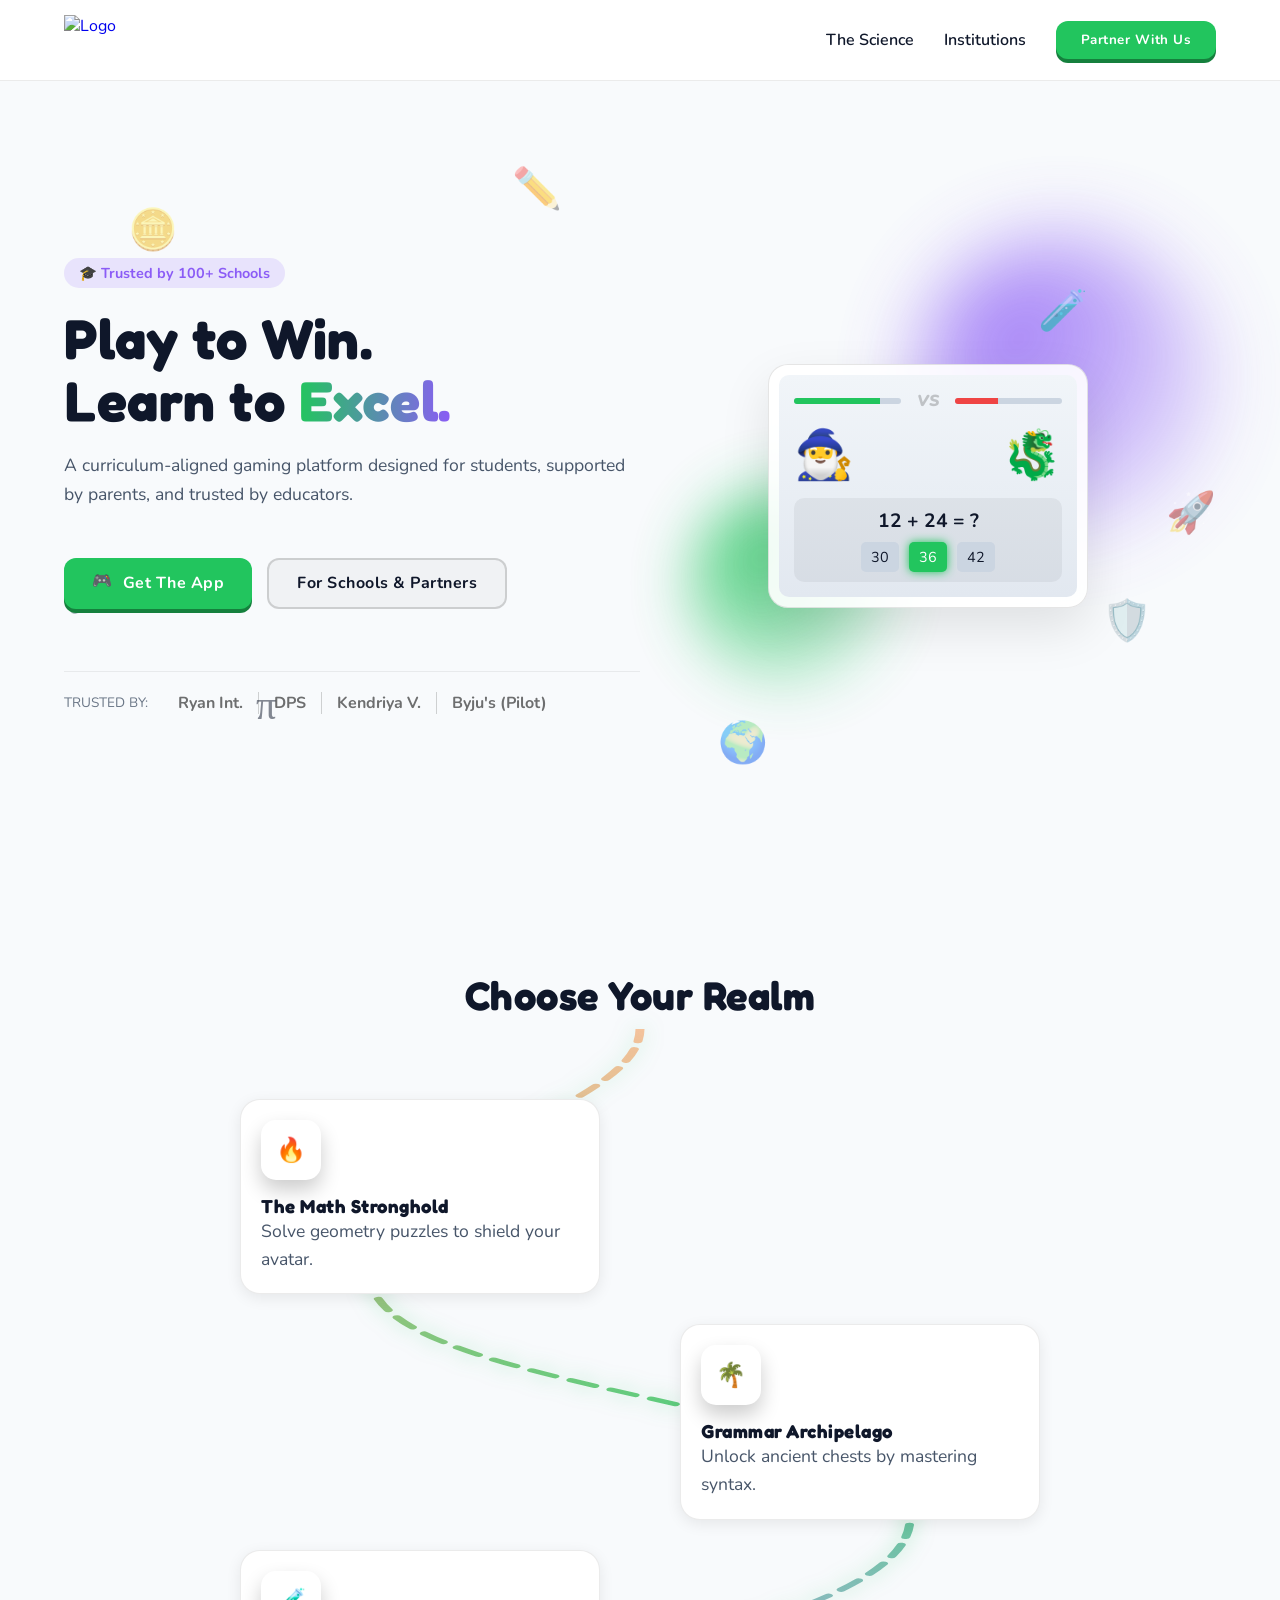
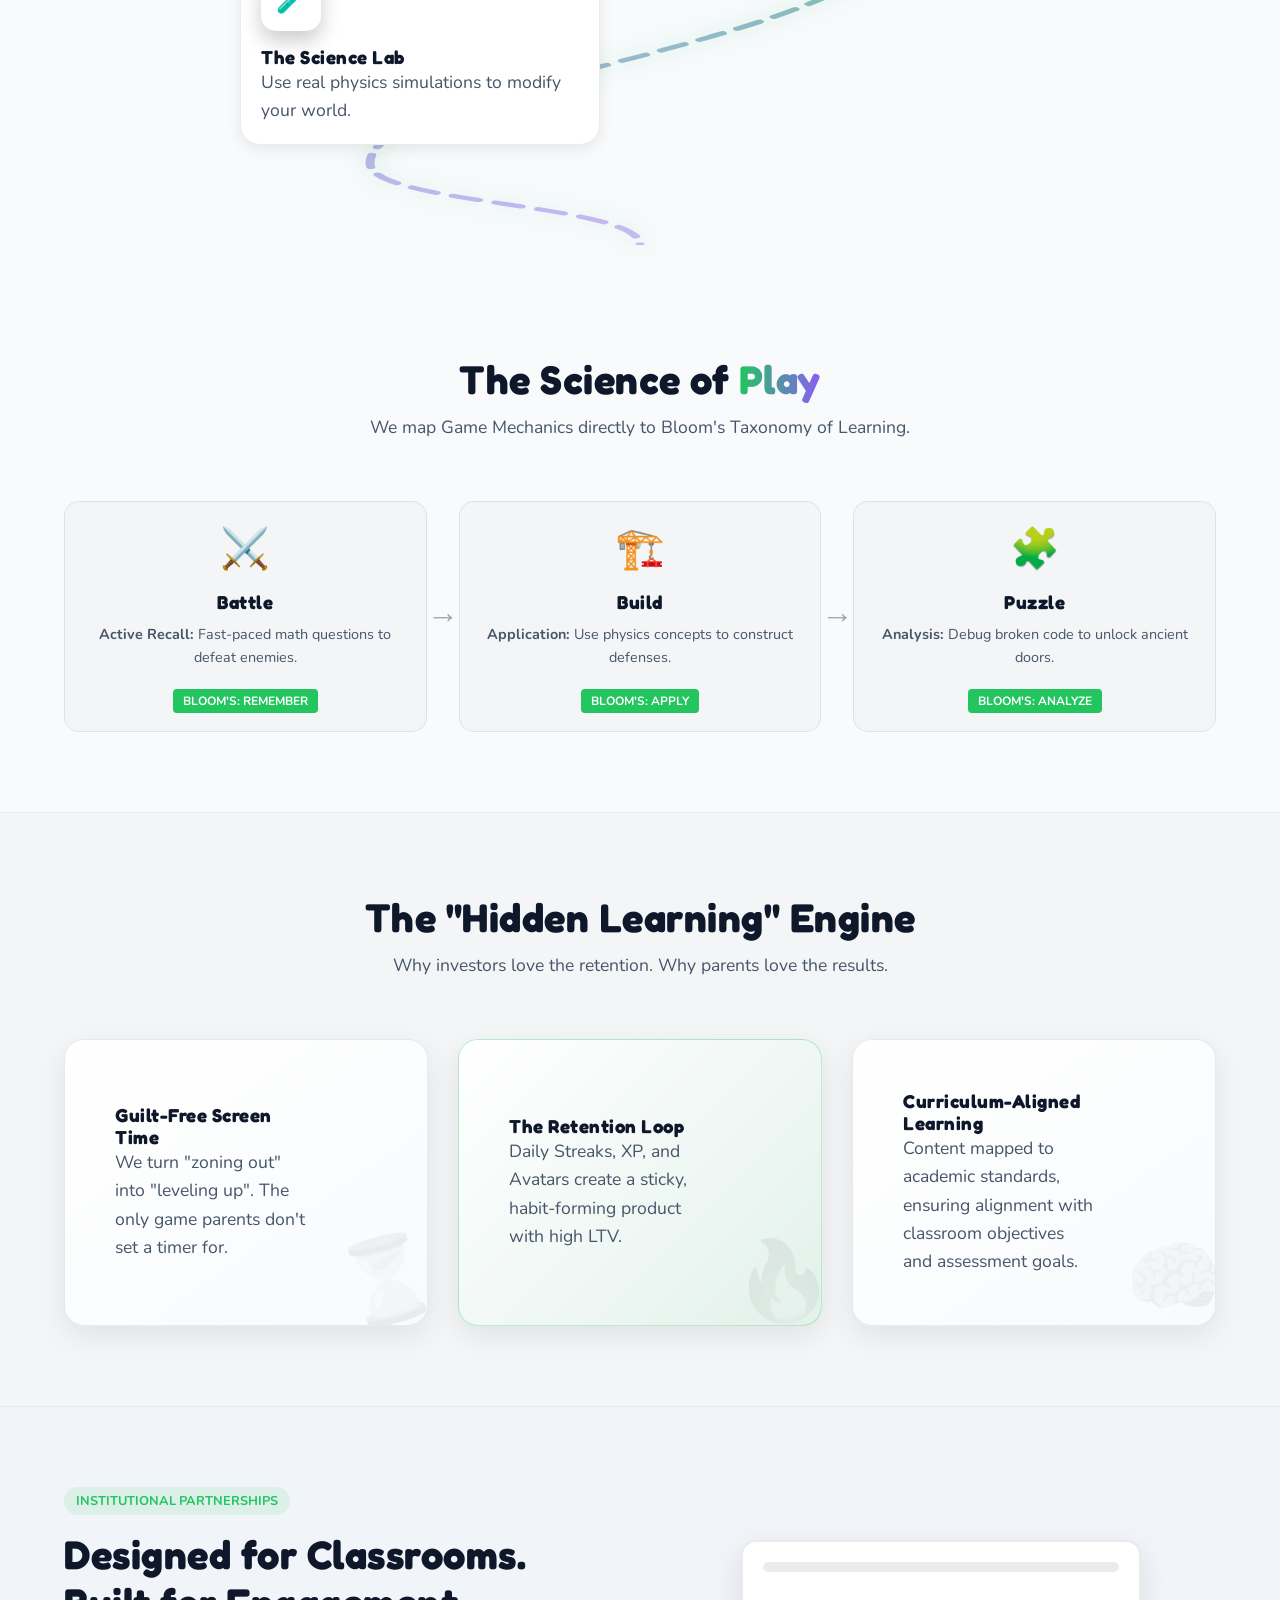
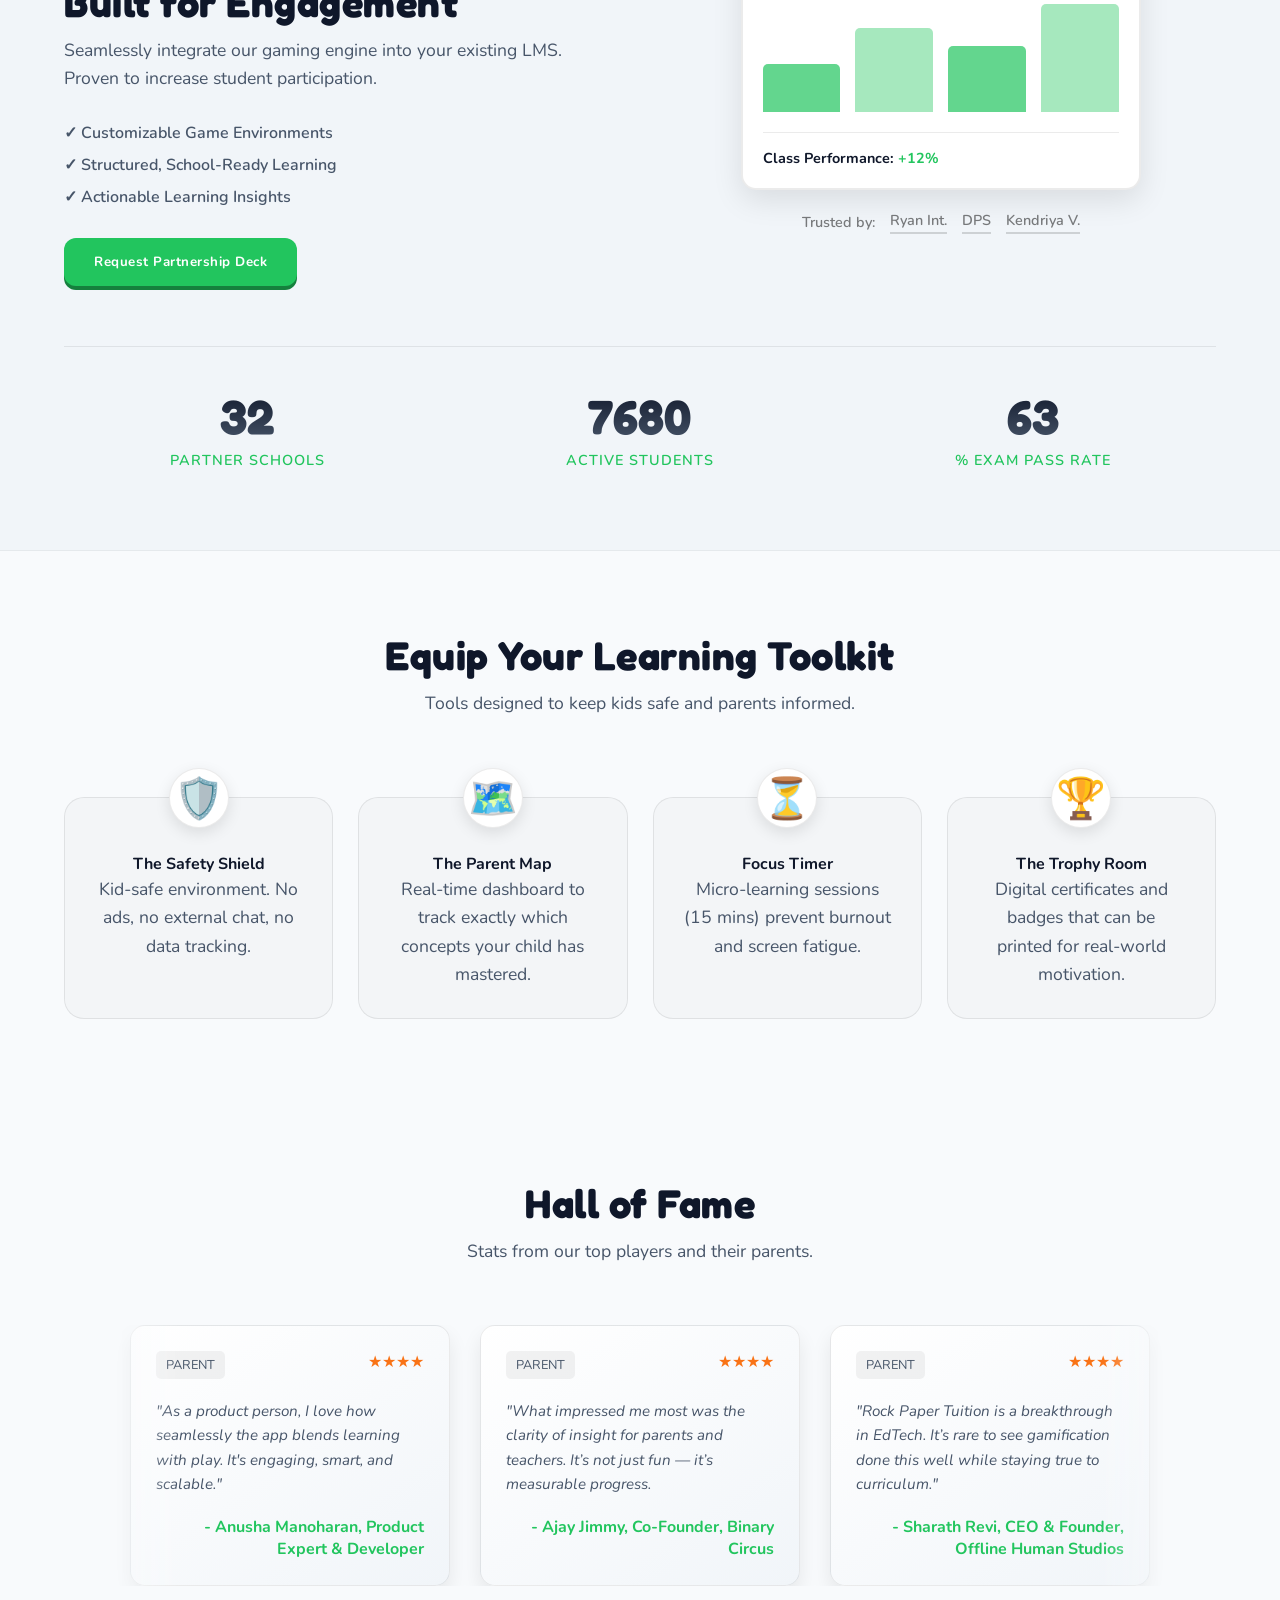
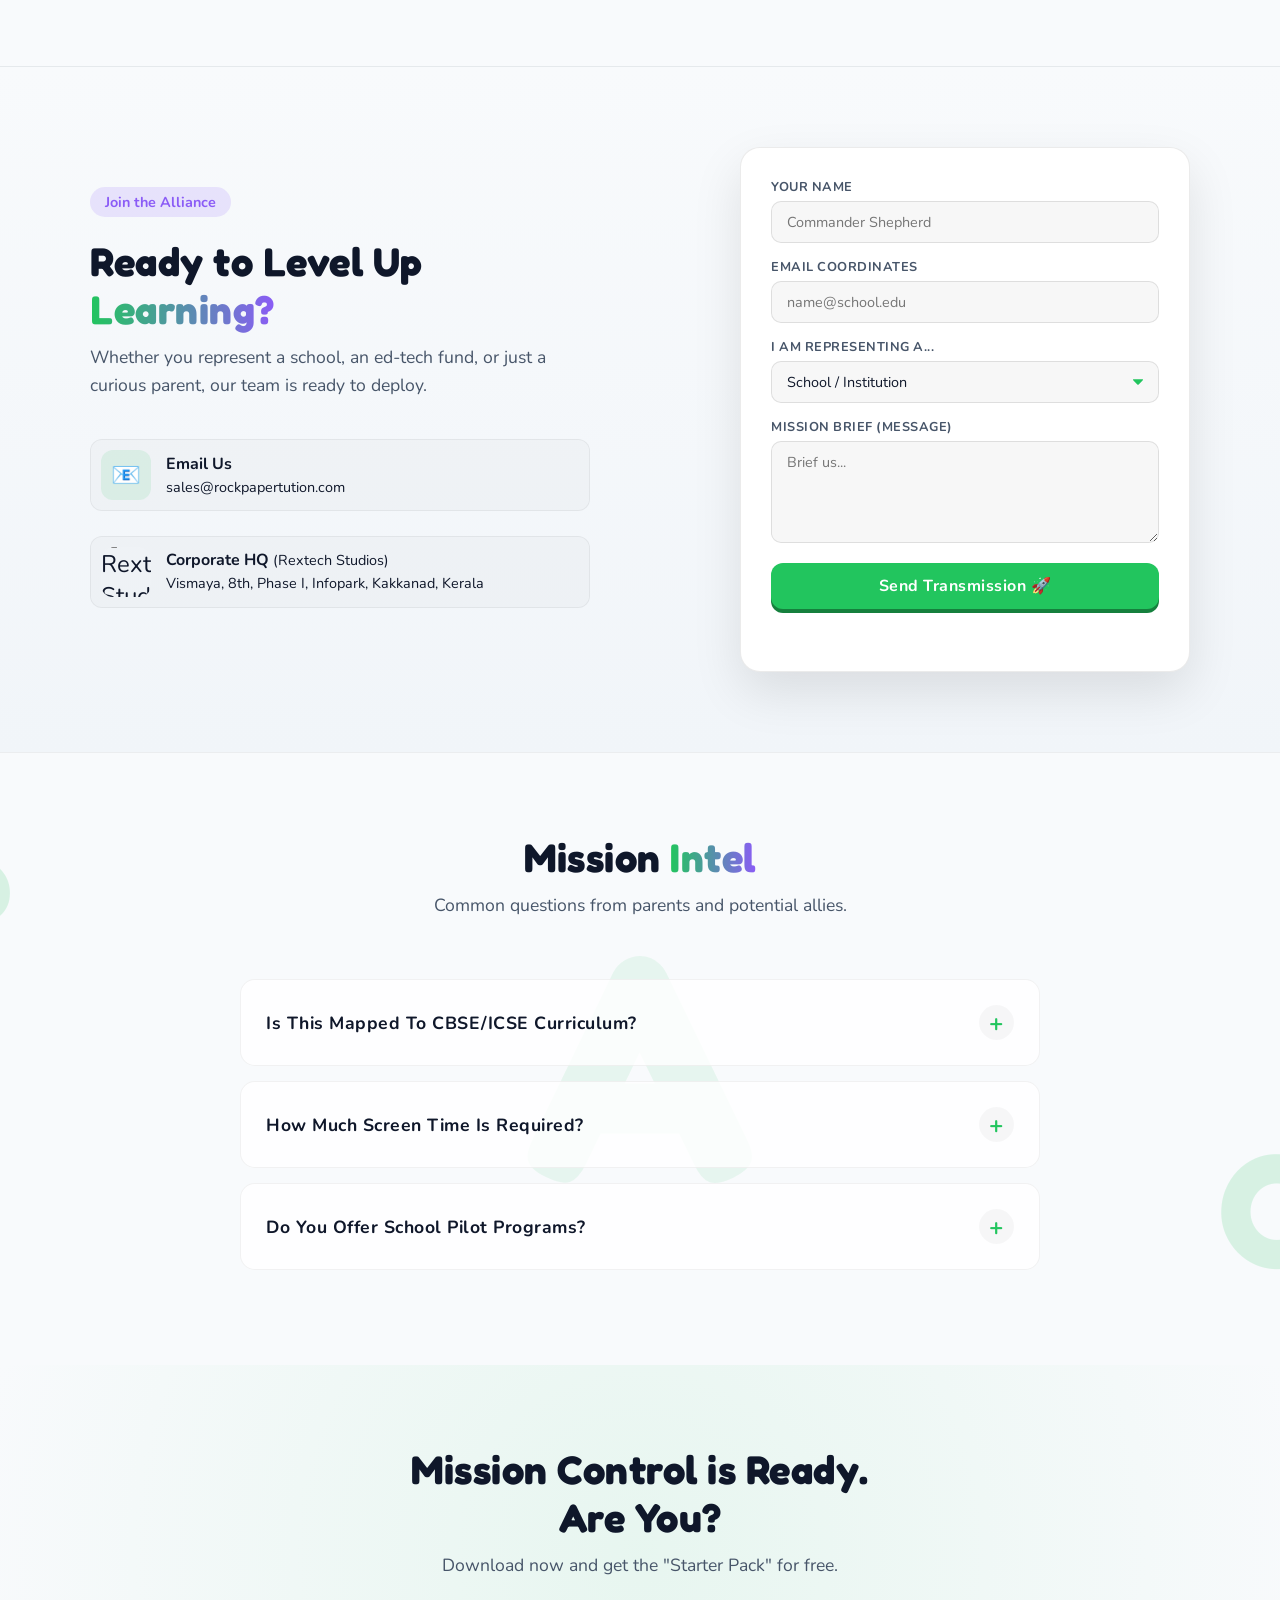
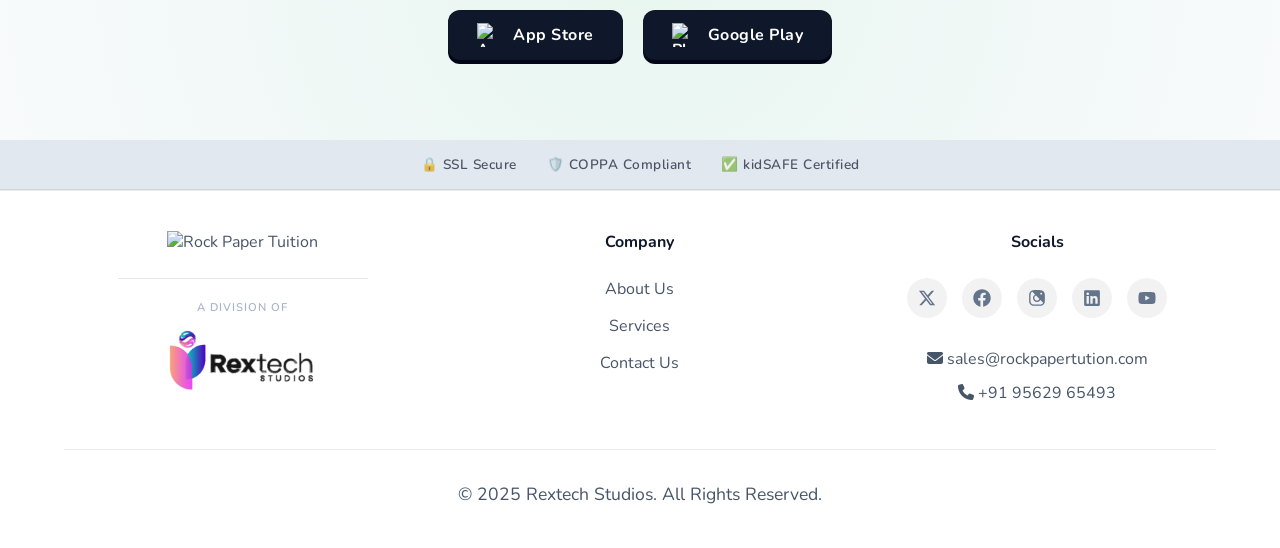
==== commit f530b35a: "Merge pull request #1 from alencheeran/master" ====
--- a/index.html
+++ b/index.html
@@ -93,7 +93,7 @@
         </div>
 
         <div class="hero-content">
-            <span class="badge">🎓 Trusted by 10+ Schools</span>
+            <span class="badge">🎓 Trusted by 100+ Schools</span>
             <h1>Play to Win. <br>Learn to <span class="gradient-text">Excel.</span></h1>
             <p>A curriculum-aligned gaming platform designed for students, supported by parents, and trusted by
                 educators.</p>
@@ -292,7 +292,8 @@
             <div class="school-content">
                 <span class="school-badge">Institutional Partnerships</span>
                 <h2>Designed for Classrooms. Built for Engagement</h2>
-                <p>Seamlessly integrate our gaming engine into your existing LMS. Proven to increase student participation.</p>
+                <p>Seamlessly integrate our gaming engine into your existing LMS. Proven to increase student
+                    participation.</p>
                 <ul class="school-features">
                     <li>✓ Customizable Game Environments</li>
                     <li>✓ Structured, School-Ready Learning</li>
@@ -459,14 +460,16 @@
                     deploy.</p>
 
                 <div class="contact-methods">
-                    <div class="method-row">
+                    <a href="mailto:sales@rockpapertution.com?subject=Inquiry%20Regarding%20Rock%20Paper%20Tuition&body=Dear%20Team%2C%0A%0AI%20am%20writing%20to%20inquire%20about%20Rock%20Paper%20Tuition.%0A%0A%5BBriefly%20mention%20the%20purpose%20of%20your%20inquiry%20here%20%E2%80%94%20e.g.%2C%20opportunity%2C%20collaboration%2C%20internship%2C%20services%2C%20etc.%5D"
+                        class="method-row method-link">
                         <div class="method-icon">📧</div>
                         <div class="method-text">
                             <strong>Email Us</strong>
-                            <span>info@rextechstudios.com</span>
+                            <span>sales@rockpapertution.com</span>
                         </div>
-                    </div>
-                    <div class="method-row">
+                    </a>
+                    <a href="https://maps.app.goo.gl/BPnEXDeHGJGwuVNh8" target="_blank" rel="noopener noreferrer"
+                        class="method-row method-link">
                         <div class="method-icon brand-icon-bg">
                             <img src="assets/parent-logo-square.png" alt="Rextech Studios" class="contact-parent-logo">
                         </div>
@@ -476,7 +479,7 @@
                                     Studios)</span></strong>
                             <span class="hq-address">Vismaya, 8th, Phase I, Infopark, Kakkanad, Kerala</span>
                         </div>
-                    </div>
+                    </a>
                 </div>
             </div>
 
@@ -606,46 +609,50 @@
                 <div class="parent-company-block">
                     <p class="parent-label">A Division of</p>
                     <a href="https://www.rextechstudios.com" target="_blank" rel="noopener noreferrer">
-                        <img src="assets/parent-logo.png" alt="Rextech Studios" class="parent-full-logo">
+                        <img src="assets/rextech-parent-logo.png" alt="Rextech Studios" class="parent-full-logo">
                     </a>
                 </div>
             </div>
 
             <div class="footer-col">
                 <h4>Company</h4>
-                <a href="https://www.rextechstudios.com/about-us">About Us</a>
-                <a href="https://www.rextechstudios.com/services">Services</a>
-                <a href="https://www.rextechstudios.com/contact-us">Contact Us</a>
+                <a href="https://rextechstudios.com/about">About Us</a>
+                <a href="https://rextechstudios.com/service">Services</a>
+                <a href="https://rextechstudios.com/contact">Contact Us</a>
             </div>
 
             <div class="footer-col">
                 <h4>Socials</h4>
                 <div class="social-icons">
-                    <a href="https://x.com/RPT_EduGame" aria- target="_blank" rel="noopener noreferrer"label="Twitter">
+                    <a href="https://x.com/RPT_EduGame" aria- target="_blank" rel="noopener noreferrer" label="Twitter">
                         <svg viewBox="0 0 512 512" width="20">
                             <path
                                 d="M389.2 48h70.6L305.6 224.2 487 464H345L233.7 318.6 106.5 464H35.8L200.7 275.5 26.8 48H172.4L272.9 180.9 389.2 48zM365.7 421.8h39.1L151.1 88h-42L365.7 421.8z" />
                         </svg>
                     </a>
-                    <a href="https://www.facebook.com/people/Rock-Paper-Tuition/61576890796162/#" aria-label="Facebook" target="_blank" rel="noopener noreferrer">
+                    <a href="https://www.facebook.com/people/Rock-Paper-Tuition/61576890796162/#" aria-label="Facebook"
+                        target="_blank" rel="noopener noreferrer">
                         <svg viewBox="0 0 512 512" width="20">
                             <path
                                 d="M504 256C504 119 393 8 256 8S8 119 8 256c0 121.3 87.1 222.4 203 245.7V327.7h-63V256h63v-54.6c0-62.2 37-96.5 93.7-96.5 27.1 0 55.5 4.8 55.5 4.8v61h-31.3c-30.8 0-40.4 19.1-40.4 38.7V256h68.8l-11 71.7h-57.8V501.7C416.9 478.4 504 377.3 504 256z" />
                         </svg>
                     </a>
-                    <a href="https://www.instagram.com/rockpapertuition/" aria-label="Instagram" target="_blank" rel="noopener noreferrer">
+                    <a href="https://www.instagram.com/rockpapertuition/" aria-label="Instagram" target="_blank"
+                        rel="noopener noreferrer">
                         <svg viewBox="0 0 448 512" width="20">
                             <path
                                 d="M224.1 141c-63.6 0-114.9 51.3-114.9 114.9s51.3 114.9 114.9 114.9S339 319.5 339 255.9 287.7 141 224.1 141zm0 189.6c-41.1 0-74.7-33.5-74.7-74.7s33.5-74.7 74.7-74.7 74.7 33.5 74.7 74.7-33.5 74.7-74.7 74.7zm146.4-194.3c0 14.9-12 26.8-26.8 26.8-14.9 0-26.8-12-26.8-26.8s12-26.8 26.8-26.8 26.8 12 26.8 26.8zm76.1 27.2c-1.7-35.9-9.9-67.7-36.2-93.9-26.2-26.2-58-34.4-93.9-36.2-37-2.1-147.9-2.1-184.9 0-35.8 1.7-67.6 9.9-93.9 36.1s-34.4 58-36.2 93.9c-2.1 37-2.1 147.9 0 184.9 1.7 35.9 9.9 67.7 36.2 93.9s58 34.4 93.9 36.2c37 2.1 147.9 2.1 184.9 0 35.9-1.7 67.7-9.9 93.9-36.2 26.2-26.2 34.4-58 36.2-93.9 2.1-37 2.1-147.8 0-184.8zM398.8 388c-7.8 19.6-22.9 34.7-42.6 42.6-29.5 11.7-99.5 9-132.1 9s-102.7 2.6-132.1-9c-19.6-7.8-34.7-22.9-42.6-42.6-11.7-29.5-9-99.5-9-132.1s-2.6-102.7 9-132.1c7.8-19.6 22.9-34.7 42.6-42.6 29.5-11.7 99.5-9 132.1s102.7-2.6 132.1 9c19.6 7.8 34.7 22.9 42.6 42.6 11.7 29.5 9 99.5 9 132.1s2.7 102.7-9 132.1z" />
                         </svg>
                     </a>
-                    <a href="https://www.linkedin.com/company/rockpapertuition/" aria-label="LinkedIn" target="_blank" rel="noopener noreferrer">
+                    <a href="https://www.linkedin.com/company/rockpapertuition/" aria-label="LinkedIn" target="_blank"
+                        rel="noopener noreferrer">
                         <svg viewBox="0 0 448 512" width="20">
                             <path
                                 d="M416 32H31.9C14.3 32 0 46.5 0 64.3v383.4C0 465.5 14.3 480 31.9 480H416c17.6 0 32-14.5 32-32.3V64.3c0-17.8-14.4-32.3-32-32.3zM135.4 416H69V202.2h66.5V416zm-33.2-243c-21.3 0-38.5-17.3-38.5-38.5S80.9 96 102.2 96c21.2 0 38.5 17.3 38.5 38.5 0 21.3-17.2 38.5-38.5 38.5zm282.1 243h-66.4V312c0-24.8-.5-56.7-34.5-56.7-34.6 0-39.9 27-39.9 54.9V416h-66.4V202.2h63.7v29.2h.9c8.9-16.8 30.6-34.5 62.9-34.5 67.2 0 79.7 44.3 79.7 101.9V416z" />
                         </svg>
                     </a>
-                    <a href="https://www.youtube.com/@rockpapertuition" aria-label="YouTube" class="social-link" target="_blank" rel="noopener noreferrer">
+                    <a href="https://www.youtube.com/@rockpapertuition" aria-label="YouTube" class="social-link"
+                        target="_blank" rel="noopener noreferrer">
                         <svg viewBox="0 0 576 512" width="20" fill="currentColor">
                             <path
                                 d="M549.7 124.1c-6.3-23.7-24.8-42.3-48.3-48.6C458.8 64 288 64 288 64S117.2 64 74.6 75.5c-23.5 6.3-42 24.9-48.3 48.6-11.4 42.9-11.4 132.3-11.4 132.3s0 89.4 11.4 132.3c6.3 23.7 24.8 42.3 48.3 48.6 42.6 11.5 213.4 11.5 213.4 11.5s170.8 0 213.4-11.5c23.5-6.3 42-24.9 48.3-48.6 11.4-42.9 11.4-132.3 11.4-132.3s0-89.4-11.4-132.3zm-317.5 213.5V175.2l142.7 81.2-142.7 81.2z" />
@@ -654,8 +661,9 @@
                 </div>
 
                 <div class="contact-details">
-                    <a href="mailto:info@rextechstudios.com" class="contact-link" style="margin-bottom: 0;">
-                        <i class="fa-solid fa-envelope"></i> info@rextechstudios.com
+                    <a href="mailto:sales@rockpapertution.com?subject=Inquiry%20Regarding%20Rock%20Paper%20Tuition&body=Dear%20Team%2C%0A%0AI%20am%20writing%20to%20inquire%20about%20Rock%20Paper%20Tuition.%0A%0A%5BBriefly%20mention%20the%20purpose%20of%20your%20inquiry%20here%20%E2%80%94%20e.g.%2C%20opportunity%2C%20collaboration%2C%20internship%2C%20services%2C%20etc.%5D"
+                        class="contact-link" style="margin-bottom: 0;">
+                        <i class="fa-solid fa-envelope"></i> sales@rockpapertution.com
                     </a>
                     <a href="tel:+919562965493" class="contact-link" style="margin-bottom: 0;">
                         <i class="fa-solid fa-phone"></i> +91 95629 65493
@@ -677,8 +685,4 @@
     <script src="script.js"></script>
 </body>
 
-</html>
-
-<a href="mailto:merinthomas3043@gmail.com?subject=Meeting%20Request&body=Dear%20Team,%0A%0AI%20would%20like%20to%20discuss%20the%20upcoming%20project.%0AThank%20you.">
-   Send Email
-</a>+</html>
--- a/style.css
+++ b/style.css
@@ -1,8 +1,8 @@
 :root {
     --bg-dark: #f8fafc;
     --bg-card: #ffffff;
-    --primary: #22c55e; /* Duolingo Green */
-    --accent: #f97316; /* Dragon Orange */
+    --primary: #22c55e;
+    --accent: #f97316;
     --purple: #8b5cf6;
     --text-white: #0f172a;
     --text-gray: #475569;
@@ -17,7 +17,7 @@
     scroll-behavior: smooth;
 }
 
-section{
+section {
     padding: 80px 5% !important;
 }
 
@@ -28,33 +28,47 @@
     overflow-x: hidden;
 }
 
-/* --- Typography --- */
-h1, h2, h3 {
+h1,
+h2,
+h3 {
     font-family: var(--font-heading);
     letter-spacing: 0.5px;
 }
 
-h1 { font-size: 3.5rem; line-height: 1.1; margin-bottom: 20px; }
-h2 { font-size: 2.5rem; margin-bottom: 10px; }
-p { color: var(--text-gray); font-size: 1.1rem; line-height: 1.6; }
+h1 {
+    font-size: 3.5rem;
+    line-height: 1.1;
+    margin-bottom: 20px;
+}
+
+h2 {
+    font-size: 2.5rem;
+    margin-bottom: 10px;
+}
+
+p {
+    color: var(--text-gray);
+    font-size: 1.1rem;
+    line-height: 1.6;
+}
 
 .gradient-text {
     background: linear-gradient(to right, var(--primary), var(--purple));
     -webkit-background-clip: text;
+    background-clip: text;
     -webkit-text-fill-color: transparent;
 }
 
-
-
-.logo { font-weight: 700; font-size: 1.5rem; font-family: var(--font-heading); }
-.highlight { color: var(--primary); }
-
-
-/* ========================================= */
-/* LOGO STYLING (Navbar & Footer)            */
-/* ========================================= */
-
-/* Navbar Logo */
+.logo {
+    font-weight: 700;
+    font-size: 1.5rem;
+    font-family: var(--font-heading);
+}
+
+.highlight {
+    color: var(--primary);
+}
+
 .logo-link {
     display: flex;
     align-items: center;
@@ -62,59 +76,50 @@
 }
 
 .logo-img {
-    height: 50px; /* Standard Nav Height */
+    height: 50px;
     width: auto;
     object-fit: contain;
     transition: transform 0.2s;
 }
 
-.logo-img:hover { transform: scale(1.07); }
-
-/* Footer Logo */
+.logo-img:hover {
+    transform: scale(1.07);
+}
+
 .footer-logo-link {
     display: inline-block;
-    margin-bottom: 15px; /* Space above the slogan */
+    margin-bottom: 15px;
 }
 
 .footer-logo-img {
-    height: 50px; /* Slightly larger in the footer */
+    height: 50px;
     width: auto;
-    /* Optional: If your logo is light, you may want to darken it for light theme */
-    /* filter: brightness(0); */
-}
-
-/* Mobile Adjustments */
-@media (max-width: 768px) {
-    .logo-img { height: 40px; }
-    .footer-logo-img { height: 45px; }
-    .btn-primary-small{
-        width: 80vw;
-        font-size: 1rem;
-    }
 }
 
 .nav-links {
     display: flex;
     gap: 30px;
-    align-items: center !important; /* Forces vertical centering */
-    height: 100%; /* Ensures it fills height if needed */
-}
-.mobile-nav-btn{
+    align-items: center !important;
+    height: 100%;
+}
+
+.mobile-nav-btn {
     margin-bottom: 0 !important;
 }
 
 .nav-links a {
-    display: flex; /* Helps text align better */
-    align-items: center;
-    /* height: 100%; */
+    display: flex;
+    align-items: center;
     color: var(--text-white);
     text-decoration: none;
     font-weight: 600;
     transition: color 0.3s;
 }
-.nav-links a:hover { color: var(--primary); }
-
-/* --- Buttons (The "Chunky" Feel) --- */
+
+.nav-links a:hover {
+    color: var(--primary);
+}
+
 .btn-primary-small {
     padding: 10px 25px;
     background: var(--primary);
@@ -123,7 +128,7 @@
     color: #fff;
     font-weight: 700;
     cursor: pointer;
-    box-shadow: 0 4px 0 #15803d; /* The 3D bottom lip */
+    box-shadow: 0 4px 0 #15803d;
     transition: transform 0.1s, box-shadow 0.1s;
 }
 
@@ -146,7 +151,7 @@
 .btn-secondary {
     padding: 18px 40px;
     background: transparent;
-    border: 2px solid rgba(255,255,255,0.2);
+    border: 2px solid rgba(255, 255, 255, 0.2);
     border-radius: 20px;
     color: #fff;
     font-size: 1.1rem;
@@ -156,15 +161,21 @@
     transition: all 0.2s;
 }
 
-.btn-mega:active, .btn-primary-small:active {
+.btn-mega:active,
+.btn-primary-small:active {
     transform: translateY(4px);
     box-shadow: 0 0 0 transparent;
 }
 
-.btn-mega:hover { background: #16a34a; }
-.btn-secondary:hover { border-color: var(--text-white); background: rgba(0,0,0,0.05); }
-
-/* --- Hero Section --- */
+.btn-mega:hover {
+    background: #16a34a;
+}
+
+.btn-secondary:hover {
+    border-color: var(--text-white);
+    background: rgba(0, 0, 0, 0.05);
+}
+
 .hero {
     display: flex;
     align-items: center;
@@ -174,7 +185,11 @@
     overflow: hidden;
 }
 
-.hero-content { flex: 1; z-index: 2; }
+.hero-content {
+    flex: 1;
+    z-index: 2;
+}
+
 .badge {
     background: rgba(139, 92, 246, 0.15);
     color: var(--purple);
@@ -195,12 +210,12 @@
     align-items: center;
 }
 
-/* Hero Animations (CSS Only Planets) */
 .planet {
     position: absolute;
     border-radius: 50%;
     opacity: 0.8;
 }
+
 .planet-1 {
     width: 300px;
     height: 300px;
@@ -210,6 +225,7 @@
     filter: blur(40px);
     animation: float 6s ease-in-out infinite;
 }
+
 .planet-2 {
     width: 200px;
     height: 200px;
@@ -225,19 +241,31 @@
     backdrop-filter: blur(15px);
     padding: 20px;
     border-radius: 20px;
-    border: 1px solid rgba(0,0,0,0.1);
+    border: 1px solid rgba(0, 0, 0, 0.1);
     display: flex;
     align-items: center;
     gap: 15px;
     z-index: 5;
     animation: float 4s ease-in-out infinite;
-    box-shadow: 0 20px 50px rgba(0,0,0,0.1);
-}
-.avatar { font-size: 3rem; background: #fff; padding: 10px; border-radius: 50%; }
-
-/* --- Journey Section (The Path) --- */
-.journey-section { padding: 100px 5%; position: relative; }
-.section-header { text-align: center; margin-bottom: 60px; }
+    box-shadow: 0 20px 50px rgba(0, 0, 0, 0.1);
+}
+
+.avatar {
+    font-size: 3rem;
+    background: #fff;
+    padding: 10px;
+    border-radius: 50%;
+}
+
+.journey-section {
+    padding: 100px 5%;
+    position: relative;
+}
+
+.section-header {
+    text-align: center;
+    margin-bottom: 60px;
+}
 
 .path-container {
     max-width: 800px;
@@ -264,15 +292,24 @@
     margin-bottom: 30px;
     position: relative;
     width: 45%;
-    border: 1px solid rgba(0,0,0,0.08);
+    border: 1px solid rgba(0, 0, 0, 0.08);
     transition: transform 0.3s cubic-bezier(0.175, 0.885, 0.32, 1.275);
     z-index: 1;
-    box-shadow: 0 4px 15px rgba(0,0,0,0.08);
-}
-.realm-card:hover { transform: translateY(-10px); border-color: var(--primary); }
-
-.realm-card.left { margin-right: auto; }
-.realm-card.right { margin-left: auto; }
+    box-shadow: 0 4px 15px rgba(0, 0, 0, 0.08);
+}
+
+.realm-card:hover {
+    transform: translateY(-10px);
+    border-color: var(--primary);
+}
+
+.realm-card.left {
+    margin-right: auto;
+}
+
+.realm-card.right {
+    margin-left: auto;
+}
 
 .card-icon {
     width: 60px;
@@ -283,13 +320,13 @@
     justify-content: center;
     font-size: 1.5rem;
     margin-bottom: 15px;
-    box-shadow: 0 10px 20px rgba(0,0,0,0.2);
+    box-shadow: 0 10px 20px rgba(0, 0, 0, 0.2);
 }
 
 .tag {
     display: inline-block;
     margin-top: 15px;
-    background: rgba(255,255,255,0.05);
+    background: rgba(255, 255, 255, 0.05);
     padding: 5px 12px;
     border-radius: 10px;
     font-size: 0.8rem;
@@ -298,8 +335,10 @@
     letter-spacing: 1px;
 }
 
-/* --- Engine Section (Bento Grid) --- */
-.engine-section { padding: 100px 5%; background: rgba(0,0,0,0.02); }
+.engine-section {
+    padding: 100px 5%;
+    background: rgba(0, 0, 0, 0.02);
+}
 
 .grid-container {
     display: grid;
@@ -319,7 +358,7 @@
     background: linear-gradient(145deg, #ffffff, #f8fafc);
     border: 1px solid rgba(0, 0, 0, 0.08);
     border-radius: 20px;
-    box-shadow: 0 10px 30px rgba(0,0,0,0.08);
+    box-shadow: 0 10px 30px rgba(0, 0, 0, 0.08);
     transition: all 0.3s ease;
 }
 
@@ -328,44 +367,40 @@
     border: 1px solid rgba(34, 197, 94, 0.3);
 }
 
-/* --- Footer --- */
 footer {
     padding: 80px 5%;
     text-align: center;
-    background: radial-gradient(circle at top, #f1f5f9, #f8fafc);
-}
-
-/* --- Keyframes & Utility --- */
+    background: #ffffff;
+}
+
 @keyframes float {
-    0%, 100% { transform: translateY(0); }
-    50% { transform: translateY(-20px); }
-}
-
-/* Scroll Reveal Classes */
+
+    0%,
+    100% {
+        transform: translateY(0);
+    }
+
+    50% {
+        transform: translateY(-20px);
+    }
+}
+
 .reveal {
     opacity: 0;
     transform: translateY(50px);
     transition: all 0.8s ease-out;
 }
+
 .reveal.active {
     opacity: 1;
     transform: translateY(0);
 }
 
-/* Responsive */
-@media (max-width: 768px) {
-    .hero { flex-direction: column; padding-top: 120px; text-align: center; }
-    h1 { font-size: 2.5rem; }
-    .path-line { left: 20px; }
-    .realm-card { width: 100%; margin-left: 40px !important; }
-}
-
-/* ========================================= */
-/* NEW SECTIONS STYLING (Append to bottom)   */
-/* ========================================= */
-
-/* --- Inventory (Features) --- */
-.inventory-section { padding: 80px 5%; background: #f8fafc; }
+.inventory-section {
+    padding: 80px 5%;
+    background: #f8fafc;
+}
+
 .inventory-grid {
     display: grid;
     grid-template-columns: repeat(auto-fit, minmax(250px, 1fr));
@@ -373,9 +408,10 @@
     max-width: 1200px;
     margin: 0 auto;
 }
+
 .inventory-card {
-    background: rgba(0,0,0,0.02);
-    border: 1px solid rgba(0,0,0,0.08);
+    background: rgba(0, 0, 0, 0.02);
+    border: 1px solid rgba(0, 0, 0, 0.08);
     padding: 30px;
     border-radius: 20px;
     transition: all 0.3s;
@@ -383,30 +419,42 @@
     margin-top: 20px;
     text-align: center;
 }
+
 .inventory-card:hover {
     background: var(--bg-card);
     transform: translateY(-5px);
-    box-shadow: 0 10px 30px rgba(0,0,0,0.1);
-}
-.item-icon { font-size: 2.5rem; margin-bottom: 15px; }
-
-/* Inventory card icon absolute positioning */
+    box-shadow: 0 10px 30px rgba(0, 0, 0, 0.1);
+}
+
+.item-icon {
+    font-size: 2.5rem;
+    margin-bottom: 15px;
+}
+
 .inventory-card .item-icon {
     position: absolute;
-    top: -30px; left: 50%;
+    top: -30px;
+    left: 50%;
     transform: translateX(-50%);
     background: var(--bg-card);
-    border: 1px solid rgba(0,0,0,0.08);
-    width: 60px; height: 60px;
+    border: 1px solid rgba(0, 0, 0, 0.08);
+    width: 60px;
+    height: 60px;
     line-height: 60px;
     border-radius: 50%;
-    box-shadow: 0 5px 15px rgba(0,0,0,0.1);
+    box-shadow: 0 5px 15px rgba(0, 0, 0, 0.1);
     margin-bottom: 0;
 }
-.inventory-card h4 { margin-top: 25px; }
-
-/* --- Pricing (Guilds) --- */
-.pricing-section { padding: 100px 5%; background: #f1f5f9; }
+
+.inventory-card h4 {
+    margin-top: 25px;
+}
+
+.pricing-section {
+    padding: 100px 5%;
+    background: #f1f5f9;
+}
+
 .pricing-container {
     display: flex;
     flex-wrap: wrap;
@@ -414,26 +462,32 @@
     gap: 30px;
     max-width: 1200px;
     margin: 0 auto;
-    align-items: center; /* Vertically center cards */
-}
+    align-items: center;
+}
+
 .pricing-card {
     background: #ffffff;
-    border: 1px solid rgba(0,0,0,0.08);
+    border: 1px solid rgba(0, 0, 0, 0.08);
     padding: 40px 30px;
     border-radius: 25px;
     width: 300px;
     text-align: center;
     position: relative;
     transition: transform 0.3s;
-    box-shadow: 0 4px 15px rgba(0,0,0,0.05);
-}
+    box-shadow: 0 4px 15px rgba(0, 0, 0, 0.05);
+}
+
 .pricing-card.popular {
     transform: scale(1.1);
     border: 2px solid var(--accent);
     box-shadow: 0 0 30px rgba(249, 115, 22, 0.2);
     z-index: 2;
 }
-.pricing-card.popular:hover { transform: scale(1.15); }
+
+.pricing-card.popular:hover {
+    transform: scale(1.15);
+}
+
 .ribbon {
     position: absolute;
     top: -15px;
@@ -446,43 +500,107 @@
     font-weight: 700;
     font-size: 0.8rem;
 }
-.price { font-size: 2.5rem; font-weight: 700; color: var(--text-white); margin: 20px 0 5px; }
-.period { font-size: 1rem; color: var(--text-gray); font-weight: 400; }
-.features-list { list-style: none; margin: 30px 0; text-align: left; }
-.features-list li { margin-bottom: 15px; color: var(--text-gray); }
-
-/* --- Reviews (Trading Cards) --- */
-.reviews-section { padding: 100px 5%; background: #f8fafc; overflow: hidden; }
+
+.price {
+    font-size: 2.5rem;
+    font-weight: 700;
+    color: var(--text-white);
+    margin: 20px 0 5px;
+}
+
+.period {
+    font-size: 1rem;
+    color: var(--text-gray);
+    font-weight: 400;
+}
+
+.features-list {
+    list-style: none;
+    margin: 30px 0;
+    text-align: left;
+}
+
+.features-list li {
+    margin-bottom: 15px;
+    color: var(--text-gray);
+}
+
+.reviews-section {
+    padding: 100px 5%;
+    background: #f8fafc;
+    overflow: hidden;
+}
+
 .trading-card {
     background: linear-gradient(145deg, #ffffff, #f1f5f9);
-    border: 1px solid rgba(0,0,0,0.08);
+    border: 1px solid rgba(0, 0, 0, 0.08);
     padding: 25px;
     border-radius: 15px;
     width: 320px;
-    box-shadow: 0 10px 20px rgba(0,0,0,0.08);
-}
-.card-top { display: flex; justify-content: space-between; margin-bottom: 20px; }
-.role { background: rgba(0,0,0,0.05); padding: 5px 10px; border-radius: 5px; font-size: 0.8rem; text-transform: uppercase; color: var(--text-gray); }
-.rating { color: var(--accent); }
-.stat-row { margin-bottom: 10px; }
-.stat-row span { font-size: 0.8rem; text-transform: uppercase; letter-spacing: 1px; color: var(--text-gray); }
-.bar { height: 6px; background: rgba(0,0,0,0.08); border-radius: 3px; margin-top: 5px; }
-.fill { height: 100%; background: var(--primary); border-radius: 3px; }
-.quote { font-style: italic; margin: 20px 0; font-size: 0.95rem; color: var(--text-gray); }
-.author { text-align: right; font-weight: 700; color: var(--primary); }
-
-/* --- FAQ (Accordion) --- */
-/* Note: Main FAQ styling moved to V5.5 section below */
-
-/* --- Download & Footer --- */
+    box-shadow: 0 10px 20px rgba(0, 0, 0, 0.08);
+}
+
+.card-top {
+    display: flex;
+    justify-content: space-between;
+    margin-bottom: 20px;
+}
+
+.role {
+    background: rgba(0, 0, 0, 0.05);
+    padding: 5px 10px;
+    border-radius: 5px;
+    font-size: 0.8rem;
+    text-transform: uppercase;
+    color: var(--text-gray);
+}
+
+.rating {
+    color: var(--accent);
+}
+
+.stat-row {
+    margin-bottom: 10px;
+}
+
+.stat-row span {
+    font-size: 0.8rem;
+    text-transform: uppercase;
+    letter-spacing: 1px;
+    color: var(--text-gray);
+}
+
+.bar {
+    height: 6px;
+    background: rgba(0, 0, 0, 0.08);
+    border-radius: 3px;
+    margin-top: 5px;
+}
+
+.fill {
+    height: 100%;
+    background: var(--primary);
+    border-radius: 3px;
+}
+
+.quote {
+    font-style: italic;
+    margin: 20px 0;
+    font-size: 0.95rem;
+    color: var(--text-gray);
+}
+
+.author {
+    text-align: right;
+    font-weight: 700;
+    color: var(--primary);
+}
+
 .download-section {
     padding: 100px 5%;
     text-align: center;
     background: radial-gradient(circle at center, rgba(34, 197, 94, 0.08), #f8fafc);
 }
-/* ========================================= */
-/* CUSTOM STORE BUTTONS (Image Version)      */
-/* ========================================= */
 
 .store-buttons {
     display: flex;
@@ -492,7 +610,6 @@
 }
 
 .store-btn {
-    /* Base Consistency overrides */
     font-family: var(--font-body) !important;
     font-weight: 700 !important;
     border-radius: 12px !important;
@@ -508,14 +625,12 @@
     justify-content: center;
 }
 
-/* Image Icon Sizing */
 .store-icon {
     width: 24px;
     height: 24px;
-    object-fit: contain; /* Ensures logo doesn't stretch */
-}
-
-/* --- Apple Button (Classic Dark Mode) --- */
+    object-fit: contain;
+}
+
 .btn-apple {
     background: #000 !important;
     color: #fff !important;
@@ -528,22 +643,25 @@
     box-shadow: 0 6px 0 #333 !important;
 }
 
-/* --- Google Button (White with Colorful Pop) --- */
-/* We use white bg so the colorful logo stands out */
 .btn-google {
     background: #ffffff !important;
-    color: #0f172a !important; /* Dark text */
-    border: 2px solid #e2e8f0 !important; /* Light border */
+    color: #0f172a !important;
+    border: 2px solid #e2e8f0 !important;
     box-shadow: 0 4px 0 #cbd5e1 !important;
 }
 
 .btn-google:hover {
     transform: translateY(-2px);
-    border-color: #22c55e !important; /* Green Border on hover */
-    box-shadow: 0 6px 0 #22c55e !important; /* Green Shadow on hover */
-}
-
-.main-footer { padding: 40px 5% 40px; background: #f1f5f9; border-top: 1px solid rgba(0,0,0,0.08); }
+    border-color: #22c55e !important;
+    box-shadow: 0 6px 0 #22c55e !important;
+}
+
+.main-footer {
+    padding: 40px 5% 40px;
+    background: #ffffff;
+    border-top: 1px solid rgba(0, 0, 0, 0.08);
+}
+
 .footer-grid {
     display: grid;
     grid-template-columns: repeat(auto-fit, minmax(150px, 1fr));
@@ -551,11 +669,69 @@
     max-width: 1200px;
     margin: 0 auto 30px;
 }
-.footer-col h4 { margin-bottom: 25px; color: var(--text-white); }
-.footer-col a { display: block; color: var(--text-gray); margin-bottom: 15px; text-decoration: none; transition: color 0.2s; }
-.footer-col a:hover { color: var(--primary); }
-.footer-bottom { text-align: center; border-top: 1px solid rgba(0,0,0,0.08); padding-top: 30px; color: rgba(0,0,0,0.4); font-size: 0.9rem; }
-/* Social Icons Styling */
+
+.footer-col h4 {
+    margin-bottom: 25px;
+    color: var(--text-white);
+}
+
+.footer-col a {
+    display: block;
+    color: var(--text-gray);
+    margin-bottom: 15px;
+    text-decoration: none;
+    transition: color 0.2s;
+}
+
+.footer-col a:hover {
+    color: var(--primary);
+}
+
+.footer-logo-img {
+    height: 60px;
+    width: auto;
+}
+
+.parent-company-block {
+    margin-top: 30px;
+}
+
+.parent-label {
+    font-size: 0.75rem;
+    color: #6b7a8f;
+    margin-bottom: 10px;
+    text-transform: uppercase;
+    letter-spacing: 1.5px;
+    font-weight: 700;
+    opacity: 0.8;
+}
+
+.parent-full-logo {
+    height: 55px;
+    width: auto;
+    mix-blend-mode: multiply;
+    transition: all 0.3s ease;
+    display: block;
+}
+
+
+
+.parent-full-logo:hover {
+    transform: translateY(-3px);
+    filter: brightness(1.1);
+}
+
+
+
+
+.footer-bottom {
+    text-align: center;
+    border-top: 1px solid rgba(0, 0, 0, 0.08);
+    padding-top: 30px;
+    color: rgba(0, 0, 0, 0.4);
+    font-size: 0.9rem;
+}
+
 .social-icons {
     display: flex;
     gap: 15px;
@@ -574,41 +750,31 @@
     background: rgba(0, 0, 0, 0.05);
     border-radius: 50%;
     transition: all 0.3s ease;
-    text-decoration: none; /* Remove underline */
+    text-decoration: none;
 }
 
 .social-icons svg {
-    fill: #64748b; /* Default gray color */
+    fill: #64748b;
     transition: fill 0.3s ease;
     height: 18px;
     width: 18px;
 }
 
-/* Hover Effects */
 .social-icons a:hover {
     background: rgba(0, 0, 0, 0.1);
     transform: translateY(-3px);
 }
 
 .social-icons a:hover svg {
-    fill: var(--primary); /* Turn green on hover */
-}
-
-/* Responsive Adjustments */
-@media (max-width: 768px) {
-    .pricing-card.popular { transform: scale(1); margin: 20px 0; }
-    .pricing-card.popular:hover { transform: scale(1.02); }
-    .inventory-grid { grid-template-columns: 1fr; }
-}
-
-/* ========================================= */
-/* VERSION 3 UPDATES (Parallax, Schools, Journey) */
-/* ========================================= */
-
-/* 1. UI Polish: Button Spacing */
-.btn-mega, .btn-primary-small, .btn-secondary {
-    margin-bottom: 2rem; /* Adds breathing room */
-}
+    fill: var(--primary);
+}
+
+.btn-mega,
+.btn-primary-small,
+.btn-secondary {
+    margin-bottom: 2rem;
+}
+
 .cta-group {
     display: flex;
     gap: 15px;
@@ -617,30 +783,54 @@
     margin-bottom: 20px;
 }
 
-/* 2. Hero: Parallax Icons */
 .parallax-layer {
     position: absolute;
-    top: 0; left: 0; width: 100%; height: 100%;
-    pointer-events: none; /* Let clicks pass through */
+    top: 0;
+    left: 0;
+    width: 100%;
+    height: 100%;
+    pointer-events: none;
     z-index: 1;
 }
+
 .floating-icon {
     position: absolute;
     font-size: 2.5rem;
-    opacity: 0.5; /* Increased for light background */
+    opacity: 0.5;
     animation: float 6s ease-in-out infinite;
 }
-.icon-1 { top: 15%; left: 10%; animation-duration: 7s; } /* Coin */
-.icon-2 { top: 25%; right: 15%; animation-duration: 5s; } /* Beaker */
-.icon-3 { bottom: 20%; left: 20%; animation-duration: 8s; font-family: serif; } /* Pi */
-.icon-4 { bottom: 30%; right: 10%; animation-duration: 6s; } /* Shield */
-
-/* 3. Hero: Gameplay GIF Placeholder */
+
+.icon-1 {
+    top: 15%;
+    left: 10%;
+    animation-duration: 7s;
+}
+
+.icon-2 {
+    top: 25%;
+    right: 15%;
+    animation-duration: 5s;
+}
+
+.icon-3 {
+    bottom: 20%;
+    left: 20%;
+    animation-duration: 8s;
+    font-family: serif;
+}
+
+.icon-4 {
+    bottom: 30%;
+    right: 10%;
+    animation-duration: 6s;
+}
+
 .gameplay-card {
     min-width: 320px;
     min-height: 200px;
     padding: 10px;
 }
+
 .game-preview {
     width: 100%;
     height: 100%;
@@ -652,17 +842,17 @@
     align-items: center;
     justify-content: center;
 }
+
 .gif-placeholder {
     text-align: center;
-    color: rgba(255,255,255,0.7);
-}
-.play-icon { font-size: 3rem; display: block; margin-bottom: 10px; }
-
-/* ========================================= */
-/* VERSION 3.1 UPDATE: HORIZONTAL DRAWER     */
-/* ========================================= */
-
-/* Base Card Styling - see main .realm-card definition above */
+    color: rgba(255, 255, 255, 0.7);
+}
+
+.play-icon {
+    font-size: 3rem;
+    display: block;
+    margin-bottom: 10px;
+}
 
 .realm-card .card-content p {
     color: var(--text-gray);
@@ -670,21 +860,20 @@
 
 .expand-hint {
     position: absolute;
-    top: 20px; right: 20px;
+    top: 20px;
+    right: 20px;
     color: var(--text-gray);
     font-size: 1.2rem;
     transition: transform 0.3s;
 }
 
-/* --- DESKTOP: Horizontal Drawer Effect --- */
 @media (min-width: 769px) {
-    /* Make syllabus floating and hidden by default */
     .syllabus-path {
         position: absolute;
         top: 0;
-        height: 100%; /* Match card height */
-        width: 220px; /* Fixed width for the drawer */
-        background: rgba(255, 255, 255, 0.98); /* Light background */
+        height: 100%;
+        width: 220px;
+        background: rgba(255, 255, 255, 0.98);
         border: 1px solid var(--primary);
         padding: 25px;
         display: flex;
@@ -693,76 +882,44 @@
         opacity: 0;
         visibility: hidden;
         transition: all 0.4s ease-in-out;
-        z-index: -1; /* Hide behind the main card initially */
+        z-index: -1;
         border-radius: 20px;
-        box-shadow: 0 10px 30px rgba(0,0,0,0.1);
-    }
-
-    /* Left Card: Drawer slides to the LEFT */
+        box-shadow: 0 10px 30px rgba(0, 0, 0, 0.1);
+    }
+
     .realm-card.left .syllabus-path {
-        right: 20px; /* Start tucked in */
+        right: 20px;
         border-radius: 20px 0 0 20px;
     }
+
     .realm-card.left:hover .syllabus-path,
     .realm-card.left.expanded .syllabus-path {
-        right: 100%; /* Slide out to the left */
+        right: 100%;
         opacity: 1;
         visibility: visible;
-        margin-right: 10px; /* Gap */
-    }
-
-    /* Right Card: Drawer slides to the RIGHT */
+        margin-right: 10px;
+    }
+
     .realm-card.right .syllabus-path {
-        left: 20px; /* Start tucked in */
+        left: 20px;
         border-radius: 0 20px 20px 0;
     }
+
     .realm-card.right:hover .syllabus-path,
     .realm-card.right.expanded .syllabus-path {
-        left: 100%; /* Slide out to the right */
+        left: 100%;
         opacity: 1;
         visibility: visible;
-        margin-left: 10px; /* Gap */
-    }
-
-    /* Hover State for Main Card */
+        margin-left: 10px;
+    }
+
     .realm-card:hover {
-        z-index: 10; /* Bring to front */
+        z-index: 10;
         border-color: var(--primary);
-        transform: scale(1.02); /* Slight pop */
-    }
-}
-
-/* --- MOBILE: Vertical Accordion Effect --- */
-@media (max-width: 768px) {
-    .realm-card {
-        overflow: hidden;
-        max-height: 180px; /* Default collapsed height */
-    }
-    
-    .syllabus-path {
-        display: block;
-        margin-top: 20px;
-        padding-top: 20px;
-        border-top: 1px dashed rgba(0,0,0,0.1);
-        opacity: 0;
-        transform: translateY(-10px);
-        transition: all 0.3s ease-out;
-    }
-
-    /* Expanded State (Triggered by JS click) */
-    .realm-card.expanded {
-        max-height: 500px; /* Allow growth */
-        background: #ffffff;
-        border-color: var(--primary);
-    }
-    .realm-card.expanded .expand-hint { transform: rotate(180deg); }
-    .realm-card.expanded .syllabus-path {
-        opacity: 1;
-        transform: translateY(0);
-    }
-}
-
-/* Common Syllabus Styling */
+        transform: scale(1.02);
+    }
+}
+
 .node {
     display: flex;
     align-items: center;
@@ -770,6 +927,7 @@
     font-size: 0.9rem;
     color: var(--text-white);
 }
+
 .node span {
     background: rgba(34, 197, 94, 0.15);
     color: var(--primary);
@@ -780,15 +938,13 @@
     font-size: 0.8rem;
 }
 
-/* 5. School Section (Institutional Blue) */
-/* Note: --school-blue: #3b82f6 and --school-dark: #f1f5f9 available for school theming */
 .schools-section {
     padding: 100px 5%;
-    /* Keep background light to match main theme */
-    background: #f1f5f9; 
-    border-top: 1px solid rgba(0,0,0,0.05);
-    border-bottom: 1px solid rgba(0,0,0,0.05);
-}
+    background: #f1f5f9;
+    border-top: 1px solid rgba(0, 0, 0, 0.05);
+    border-bottom: 1px solid rgba(0, 0, 0, 0.05);
+}
+
 .school-container {
     max-width: 1200px;
     margin: 0 auto;
@@ -797,10 +953,15 @@
     gap: 50px;
     flex-wrap: wrap;
 }
-.school-content { flex: 1; min-width: 300px; }
+
+.school-content {
+    flex: 1;
+    min-width: 300px;
+}
+
 .school-badge {
-    color: var(--primary); /* Was --school-blue */
-    background: rgba(34, 197, 94, 0.1); /* Green tint */
+    color: var(--primary);
+    background: rgba(34, 197, 94, 0.1);
     padding: 5px 12px;
     border-radius: 20px;
     font-weight: 700;
@@ -809,60 +970,103 @@
     margin-bottom: 15px;
     display: inline-block;
 }
-.school-features { list-style: none; margin: 30px 0; }
-.school-features li { 
-    margin-bottom: 10px; 
-    font-weight: 600; 
-    color: var(--text-gray); 
-}
+
+.school-features {
+    list-style: none;
+    margin: 30px 0;
+}
+
+.school-features li {
+    margin-bottom: 10px;
+    font-weight: 600;
+    color: var(--text-gray);
+}
+
 .btn-school {
     padding: 15px 30px;
-    background: var(--primary); /* Green */
+    background: var(--primary);
     color: white;
     border: none;
     border-radius: 10px;
     font-weight: 700;
     cursor: pointer;
-    box-shadow: 0 4px 0 #15803d; /* Darker Green Shadow */
+    box-shadow: 0 4px 0 #15803d;
     transition: transform 0.2s;
 }
-.btn-school:hover { background: #16a34a; }
-
-.school-visual { flex: 1; display: flex; justify-content: center; flex-direction: column; align-items: center; }
+
+.btn-school:hover {
+    background: #16a34a;
+}
+
+.school-visual {
+    flex: 1;
+    display: flex;
+    justify-content: center;
+    flex-direction: column;
+    align-items: center;
+}
+
 .dashboard-mockup {
     background: #ffffff;
     width: 100%;
     max-width: 400px;
     height: 250px;
     border-radius: 15px;
-    border: 2px solid rgba(0,0,0,0.08);
+    border: 2px solid rgba(0, 0, 0, 0.08);
     position: relative;
     padding: 20px;
     display: flex;
     flex-direction: column;
     justify-content: flex-end;
-    box-shadow: 0 10px 30px rgba(0,0,0,0.1);
-}
-.dash-header { height: 10px; width: 90%; background: rgba(0,0,0,0.08); border-radius: 10px; position: absolute; top: 20px; left: 20px; }
-.dash-graph { display: flex; align-items: flex-end; gap: 15px; height: 120px; margin-bottom: 20px; }
-.dash-graph .bar { 
-    flex: 1; 
+    box-shadow: 0 10px 30px rgba(0, 0, 0, 0.1);
+}
+
+.dash-header {
+    height: 10px;
+    width: 90%;
+    background: rgba(0, 0, 0, 0.08);
+    border-radius: 10px;
+    position: absolute;
+    top: 20px;
+    left: 20px;
+}
+
+.dash-graph {
+    display: flex;
+    align-items: flex-end;
+    gap: 15px;
+    height: 120px;
+    margin-bottom: 20px;
+}
+
+.dash-graph .bar {
+    flex: 1;
     background: var(--primary);
-    border-radius: 5px 5px 0 0; 
+    border-radius: 5px 5px 0 0;
     opacity: 0.7;
     height: auto;
     margin-top: 0;
 }
-.dash-graph .bar:nth-child(even) { opacity: 0.4; }
-.dash-label { font-size: 0.9rem; font-weight: 700; color: var(--text-white); border-top: 1px solid rgba(0,0,0,0.08); padding-top: 15px; }
-
-/* 6. Safety Strip */
+
+.dash-graph .bar:nth-child(even) {
+    opacity: 0.4;
+}
+
+.dash-label {
+    font-size: 0.9rem;
+    font-weight: 700;
+    color: var(--text-white);
+    border-top: 1px solid rgba(0, 0, 0, 0.08);
+    padding-top: 15px;
+}
+
 .safety-strip {
     background: #e2e8f0;
     padding: 15px 5%;
-    border-bottom: 1px solid rgba(0,0,0,0.08);
+    border-bottom: 1px solid rgba(0, 0, 0, 0.08);
     text-align: center;
 }
+
 .safety-logos {
     display: flex;
     justify-content: center;
@@ -870,55 +1074,146 @@
     flex-wrap: wrap;
     opacity: 0.7;
 }
-.safety-badge { font-size: 0.85rem; font-weight: 600; color: var(--text-white); letter-spacing: 0.5px; }
-
-/* Mobile Adjust for Schools */
-@media (max-width: 768px) {
-    .school-container { flex-direction: column; }
-    .school-visual { width: 100%; }
-}
-
-/* ========================================= */
-/* VERSION 3.2 UPDATES                       */
-/* ========================================= */
-
-/* 1. New Floating Icons Positions */
-.icon-5 { top: 60%; left: 5%; animation-duration: 9s; }
-.icon-6 { top: 10%; left: 40%; animation-duration: 6s; }
-.icon-7 { bottom: 15%; right: 40%; animation-duration: 10s; }
-.icon-8 { top: 50%; right: 5%; animation-duration: 7s; }
-
-/* 2. The Battle Scene (Game Card Fix) */
+
+.safety-badge {
+    font-size: 0.85rem;
+    font-weight: 600;
+    color: var(--text-white);
+    letter-spacing: 0.5px;
+}
+
+.icon-5 {
+    top: 60%;
+    left: 5%;
+    animation-duration: 9s;
+}
+
+.icon-6 {
+    top: 10%;
+    left: 40%;
+    animation-duration: 6s;
+}
+
+.icon-7 {
+    bottom: 15%;
+    right: 40%;
+    animation-duration: 10s;
+}
+
+.icon-8 {
+    top: 50%;
+    right: 5%;
+    animation-duration: 7s;
+}
+
 .game-scene {
-    width: 100%; height: 100%; border-radius: 10px;
+    width: 100%;
+    height: 100%;
+    border-radius: 10px;
     background: linear-gradient(to bottom, #f1f5f9, #e2e8f0);
-    display: flex; flex-direction: column;
+    display: flex;
+    flex-direction: column;
     justify-content: space-between;
     padding: 15px;
 }
-.battle-top { display: flex; justify-content: space-between; align-items: center; }
-.health-bar { width: 40%; height: 6px; background: #cbd5e1; border-radius: 3px; overflow: hidden; }
-.hp-fill { height: 100%; background: #22c55e; }
-.health-bar.enemy .hp-fill { background: #ef4444; }
-.vs { font-weight: 900; color: rgba(0,0,0,0.2); font-style: italic; }
-
-.battle-mid { display: flex; justify-content: space-between; align-items: flex-end; padding: 10px 0; }
-.char { font-size: 3rem; position: relative; animation: bounce 2s infinite; }
-.char.dragon { animation-delay: 1s; transform: scaleX(-1); /* Flip dragon */ }
-
-.battle-ui { background: rgba(0,0,0,0.05); padding: 10px; border-radius: 10px; text-align: center; }
-.question { font-size: 1.2rem; font-weight: 700; margin-bottom: 8px; color: var(--text-white); }
-.options { display: flex; gap: 10px; justify-content: center; }
-.opt { background: #cbd5e1; padding: 5px 10px; border-radius: 5px; font-size: 0.9rem; cursor: pointer; color: var(--text-white); }
-.opt.correct { background: #22c55e; color: #fff; box-shadow: 0 0 10px #22c55e; }
+
+.battle-top {
+    display: flex;
+    justify-content: space-between;
+    align-items: center;
+}
+
+.health-bar {
+    width: 40%;
+    height: 6px;
+    background: #cbd5e1;
+    border-radius: 3px;
+    overflow: hidden;
+}
+
+.hp-fill {
+    height: 100%;
+    background: #22c55e;
+}
+
+.health-bar.enemy .hp-fill {
+    background: #ef4444;
+}
+
+.vs {
+    font-weight: 900;
+    color: rgba(0, 0, 0, 0.2);
+    font-style: italic;
+}
+
+.battle-mid {
+    display: flex;
+    justify-content: space-between;
+    align-items: flex-end;
+    padding: 10px 0;
+}
+
+.char {
+    font-size: 3rem;
+    position: relative;
+    animation: bounce 2s infinite;
+}
+
+.char.dragon {
+    animation-delay: 1s;
+    transform: scaleX(-1);
+}
+
+.battle-ui {
+    background: rgba(0, 0, 0, 0.05);
+    padding: 10px;
+    border-radius: 10px;
+    text-align: center;
+}
+
+.question {
+    font-size: 1.2rem;
+    font-weight: 700;
+    margin-bottom: 8px;
+    color: var(--text-white);
+}
+
+.options {
+    display: flex;
+    gap: 10px;
+    justify-content: center;
+}
+
+.opt {
+    background: #cbd5e1;
+    padding: 5px 10px;
+    border-radius: 5px;
+    font-size: 0.9rem;
+    cursor: pointer;
+    color: var(--text-white);
+}
+
+.opt.correct {
+    background: #22c55e;
+    color: #fff;
+    box-shadow: 0 0 10px #22c55e;
+}
 
 @keyframes bounce {
-    0%, 100% { transform: translateY(0); }
-    50% { transform: translateY(-5px); }
-}
-
-/* 3. Infinite Scroll Reviews */
-.reviews-scroller { display: none; } /* Hide old one */
+
+    0%,
+    100% {
+        transform: translateY(0);
+    }
+
+    50% {
+        transform: translateY(-5px);
+    }
+}
+
+.reviews-scroller {
+    display: none;
+}
 
 .marquee-wrapper {
     width: 100%;
@@ -933,90 +1228,76 @@
     width: max-content;
     animation: scroll 10s linear infinite;
 }
-/* ========================================= */
-/* V5.7: SMART REVIEWS (Static Mode)         */
-/* ========================================= */
-
-/* This class is added by JS if count < 4 */
+
 .marquee-track.static-mode {
     display: flex !important;
-    justify-content: center !important; /* Centers them */
-    flex-wrap: wrap !important;         /* Wraps if on mobile */
+    justify-content: center !important;
+    flex-wrap: wrap !important;
     gap: 30px !important;
     width: 100% !important;
-    animation: none !important;         /* Kills the scroll */
-    transform: none !important;         /* Resets position */
-}
-
-.marquee-track:hover { animation-play-state: paused; }
+    animation: none !important;
+    transform: none !important;
+}
+
+.marquee-track:hover {
+    animation-play-state: paused;
+}
 
 @keyframes scroll {
-    0% { transform: translateX(0); }
-    100% { transform: translateX(-50%); } /* Move half way (one set) */
-}
-
-/* 4. Creative Looping Path Line */
-.path-line { display: none; } /* Hide old straight line */
+    0% {
+        transform: translateX(0);
+    }
+
+    100% {
+        transform: translateX(-50%);
+    }
+}
+
+.path-line {
+    display: none;
+}
+
 .path-svg {
     position: absolute;
-    top: -50px; /* Start a bit higher */
+    top: -50px;
     left: 50%;
     transform: translateX(-50%);
-    height: calc(100% + 100px); /* Extend a bit longer */
-    width: 90%; /* Make it wide enough to loop behind cards */
-    max-width: 1000px; /* Cap width for very large screens */
-    z-index: 0; /* Ensure it stays BEHIND the cards */
+    height: calc(100% + 100px);
+    width: 90%;
+    max-width: 1000px;
+    z-index: 0;
     pointer-events: none;
-    /* Add a subtle glowing effect */
     filter: drop-shadow(0 0 10px rgba(34, 197, 94, 0.5));
 }
 
-/* Mobile Fallback: Keep it simple on small screens */
-@media (max-width: 768px) {
-    .path-svg { 
-        width: 200px; /* Narrower on mobile */
-        opacity: 0.5;
-    }
-    /* Alternative: You could hide it and show the straight line again if it's too messy
-    .path-svg { display: none; }
-    .path-line { display: block; left: 20px; transform: none; } 
-    */
-}
-
-/* 5. Inventory Icons - see main .inventory-card definition above */
-
-/* 6. School Logos */
 .school-logos {
     margin-top: 20px;
     display: flex;
     gap: 15px;
-    color: rgba(0,0,0,0.5);
+    color: rgba(0, 0, 0, 0.5);
     font-weight: 600;
     font-size: 0.9rem;
     align-items: center;
 }
-.s-logo { border-bottom: 2px solid rgba(0,0,0,0.15); padding-bottom: 2px; }
-
-/* ========================================= */
-/* VERSION 3.3 UPDATES                       */
-/* ========================================= */
-
-/* Bento Card Hover Effect */
+
+.s-logo {
+    border-bottom: 2px solid rgba(0, 0, 0, 0.15);
+    padding-bottom: 2px;
+}
+
 .bento-card:hover {
     transform: translateY(-5px);
     border-color: rgba(34, 197, 94, 0.5);
     box-shadow: 0 15px 40px rgba(34, 197, 94, 0.1);
 }
 
-/* Ensure content sits above the icon */
-.bento-content { 
-    position: relative; 
-    z-index: 2; 
-    max-width: 75%; 
-    padding: 10px; /* Add internal padding to content if needed */
-}
-
-/* Keep the Icon Logic (No changes needed here, but included for context) */
+.bento-content {
+    position: relative;
+    z-index: 2;
+    max-width: 75%;
+    padding: 10px;
+}
+
 .bento-icon {
     font-size: 5rem;
     opacity: 0.1;
@@ -1036,25 +1317,21 @@
     text-shadow: 0 0 20px var(--primary);
 }
 
-/* 2. Syllabus "View More" Link */
 .view-more-link {
     margin-top: 15px;
     font-size: 0.85rem;
     color: var(--primary);
     font-weight: 700;
-    /* cursor: pointer; */
     text-transform: uppercase;
     letter-spacing: 0.5px;
     display: inline-block;
     border-bottom: 2px solid transparent;
     transition: border-color 0.2s;
 }
-/* .view-more-link:hover { border-bottom-color: var(--primary); } */
-
-/* 3. Animated Stats (School Section) */
+
 .school-stats-row {
     margin-top: 60px;
-    border-top: 1px solid rgba(0,0,0,0.08);
+    border-top: 1px solid rgba(0, 0, 0, 0.08);
     padding-top: 40px;
     display: flex;
     justify-content: space-around;
@@ -1062,6 +1339,7 @@
     flex-wrap: wrap;
     gap: 30px;
 }
+
 .stat-number {
     font-size: 3rem;
     font-weight: 800;
@@ -1069,10 +1347,12 @@
     font-family: var(--font-heading);
     background: linear-gradient(to bottom, #0f172a, #475569);
     -webkit-background-clip: text;
+    background-clip: text;
     -webkit-text-fill-color: transparent;
 }
+
 .stat-label {
-    color: var(--primary); /* Green Text */
+    color: var(--primary);
     font-weight: 600;
     text-transform: uppercase;
     font-size: 0.9rem;
@@ -1080,164 +1360,24 @@
     margin-top: 5px;
 }
 
-/* ========================================= */
-/* VERSION 4.0: RESPONSIVE & MOBILE (Media Queries) */
-/* ========================================= */
-
-/* Hamburger Menu: See FRESH MOBILE MENU CODE section below */
-/* ========================================= */
-/* VERSION 4.1: REFINED MOBILE EXPERIENCE    */
-/* ========================================= */
-
-@media (max-width: 768px) {
-    /* --- 2. Hero: Breathing Room --- */
-    .hero {
-        padding-top: 100px;
-        flex-direction: column;
-        gap: 40px; /* Space between Text and Visual */
-    }
-
-    .hero-content { padding: 0 20px; }
-    .hero-content h1 { font-size: 2.2rem; }
-    
-    .cta-group {
-        flex-direction: column; /* Stack buttons */
-        width: 100%;
-        margin-top: 30px; /* Visual breathing room */
-        gap: 15px;
-    }
-
-    .btn-mega, .btn-secondary {
-        width: 100%; /* Thumb-friendly full width */
-        margin-left: 0;
-        margin-bottom: 0; /* Reset previous margins */
-        justify-content: center;
-    }
-    
-    /* Center the Battle Card */
-    .hero-visual { width: 100%; display: flex; justify-content: center; }
-    .gameplay-card { width: 90%; max-width: 350px; }
-
-
-    /* --- 3. Journey: Centered Stack (No Line) --- */
-    .journey-section { padding: 60px 20px; }
-    .path-container { padding: 0; }
-    
-    .path-line, .path-svg { display: none; } /* Hide timeline */
-
-    .realm-card {
-        margin: 0 auto 20px auto !important; /* Center and add bottom space */
-        width: 100%;
-        max-width: 400px;
-    }
-    
-    .card-content p { font-size: 0.95rem; }
-
-
-    /* --- 4. Pricing: Horizontal Snap Scroll --- */
-    .pricing-container {
-        display: flex;
-        flex-direction: row; /* Horizontal */
-        flex-wrap: nowrap; /* Don't wrap */
-        overflow-x: auto; /* Allow scroll */
-        scroll-snap-type: x mandatory; /* Snap effect */
-        padding-bottom: 30px; /* Space for scrollbar */
-        gap: 20px;
-        justify-content: flex-start; /* Start from left */
-        -webkit-overflow-scrolling: touch; /* Smooth iOS scroll */
-    }
-
-    .pricing-card {
-        flex: 0 0 85vw; /* Each card is 85% of screen width */
-        scroll-snap-align: center; /* Snap to center */
-        margin: 0;
-        transform: none !important; /* Disable hover scale */
-    }
-    
-    /* Hide scrollbar for cleaner look */
-    .pricing-container::-webkit-scrollbar { display: none; }
-
-
-    /* --- 5. Reviews: Horizontal Focus Mode --- */
-    .reviews-scroller { display: none; } /* Hide desktop marquee */
-    
-    .marquee-wrapper {
-        mask-image: none; /* Remove fade mask */
-    }
-    
-    .marquee-track {
-        animation: none; /* Stop auto-scroll */
-        width: 100%;
-        display: flex;
-        overflow-x: auto;
-        scroll-snap-type: x mandatory;
-        gap: 20px;
-        padding-bottom: 20px;
-    }
-    
-    .trading-card {
-        flex: 0 0 85vw; /* Focus on one card */
-        scroll-snap-align: center;
-        margin: 0 auto;
-    }
-
-
-    /* --- 6. Footer: Compact 2x2 Grid --- */
-    .main-footer { padding: 40px 20px; }
-    
-    /* --- Footer: 1-2-1 Layout (CSS Grid Method) --- */
-    .footer-grid {
-        display: grid;
-        /* Three rows: 
-           Row 1: 1 column (Brand)
-           Row 2: 2 columns (Links)
-           Row 3: 1 column (Socials) 
-        */
-        grid-template-columns: 1fr 1fr; /* Create 2 columns base */
-        grid-template-areas: 
-            "brand brand"   /* Brand takes both cols (Full width) */
-            "links1 links2" /* Company | Support */
-            "social social";/* Socials take both cols (Full width) */
-        gap: 30px 10px;
-        text-align: center;
-    }
-
-    
-    /* Adjust headings for the side-by-side links */
-    .footer-col:nth-child(2) h4, 
-    .footer-col:nth-child(3) h4 {
-        font-size: 1rem;
-        margin-bottom: 15px;
-        color: var(--primary); /* Highlight headers */
-    }
-    
-    /* Social icons alignment */
-    .social-icons { justify-content: flex-start; }
-    
-    .footer-bottom { font-size: 0.75rem; }
-}
-
-/* ========================================= */
-/* VERSION 5.0: B2B & PEDAGOGY UPDATES       */
-/* ========================================= */
-
-/* 1. Hero Trust Strip */
 .hero-trust-strip {
     margin-top: 30px;
     padding-top: 20px;
-    border-top: 1px solid rgba(0,0,0,0.08);
+    border-top: 1px solid rgba(0, 0, 0, 0.08);
     display: flex;
     align-items: center;
     gap: 0;
     opacity: 0.8;
     flex-wrap: wrap;
 }
+
 .hero-trust-strip span:first-child {
     font-size: 0.85rem;
     text-transform: uppercase;
     color: var(--text-gray);
     margin-right: 15px;
 }
+
 .trust-logo {
     font-weight: 700;
     color: #000;
@@ -1247,16 +1387,17 @@
     border-right: 1px solid rgba(0, 0, 0, 0.3);
     display: inline-block;
 }
+
 .trust-logo:last-child {
     border-right: none;
 }
 
-/* 2. Pedagogy Section (The Science) */
 .pedagogy-section {
     padding: 80px 5%;
-    background: #f8fafc; /* Light background */
-    border-bottom: 1px solid rgba(0,0,0,0.05);
-}
+    background: #f8fafc;
+    border-bottom: 1px solid rgba(0, 0, 0, 0.05);
+}
+
 .pedagogy-container {
     display: flex;
     justify-content: center;
@@ -1264,24 +1405,39 @@
     margin-top: 40px;
     flex-wrap: wrap;
 }
+
 .bloom-step {
     background: rgba(0, 0, 0, 0.02);
-    border: 1px solid rgba(0,0,0,0.08);
+    border: 1px solid rgba(0, 0, 0, 0.08);
     padding: 20px;
     border-radius: 15px;
     text-align: center;
-    /* max-width: 300px; */
     flex: 1;
     position: relative;
     transition: transform 0.3s;
 }
+
 .bloom-step:hover {
     border-color: var(--primary);
     transform: translateY(-5px);
 }
-.p-icon { font-size: 2.5rem; margin-bottom: 15px; }
-.bloom-step h3 { color: var(--text-white); margin-bottom: 10px; }
-.bloom-step p { font-size: 0.9rem; color: var(--text-gray); margin-bottom: 20px; }
+
+.p-icon {
+    font-size: 2.5rem;
+    margin-bottom: 15px;
+}
+
+.bloom-step h3 {
+    color: var(--text-white);
+    margin-bottom: 10px;
+}
+
+.bloom-step p {
+    font-size: 0.9rem;
+    color: var(--text-gray);
+    margin-bottom: 20px;
+}
+
 .bloom-label {
     background: var(--primary);
     color: #fff;
@@ -1291,29 +1447,18 @@
     font-weight: 700;
     text-transform: uppercase;
 }
+
 .bloom-connector {
     font-size: 2rem;
     color: var(--text-gray);
     opacity: 0.5;
 }
 
-/* Mobile Adjustments for Pedagogy */
-@media (max-width: 768px) {
-    .hero-trust-strip { justify-content: center; }
-    .pedagogy-container { flex-direction: column; }
-    .bloom-connector { transform: rotate(90deg); margin: 10px 0; }
-    .bloom-step { width: 100%; }
-}
-
-/* ========================================= */
-/* CONTACT SECTION (Dark Dashboard Style)    */
-/* ========================================= */
-
 .contact-section {
     padding: 100px 5%;
-    background: linear-gradient(to bottom, var(--bg-dark), #f1f5f9); /* Fade to lighter */
+    background: linear-gradient(to bottom, var(--bg-dark), #f1f5f9);
     position: relative;
-    border-top: 1px solid rgba(0,0,0,0.05);
+    border-top: 1px solid rgba(0, 0, 0, 0.05);
 }
 
 .contact-container {
@@ -1325,103 +1470,106 @@
     justify-content: space-between;
 }
 
-/* Left Side: Info */
 .contact-info {
     flex: 1;
     max-width: 500px;
 }
 
-.contact-methods { margin-top: 40px; }
+.contact-methods {
+    margin-top: 40px;
+}
 
 .method-row {
     display: flex;
     align-items: center;
     gap: 20px;
     margin-bottom: 25px;
-    background: rgba(0,0,0,0.02);
+    background: rgba(0, 0, 0, 0.02);
     padding: 15px;
     border-radius: 15px;
-    border: 1px solid rgba(0,0,0,0.05);
+    border: 1px solid rgba(0, 0, 0, 0.05);
     transition: transform 0.2s;
 }
-.method-row:hover { transform: translateX(10px); border-color: var(--primary); }
+
+.method-row:hover {
+    transform: translateX(10px);
+    border-color: var(--primary);
+}
 
 .method-icon {
     font-size: 1.5rem;
     background: rgba(34, 197, 94, 0.1);
-    width: 50px; height: 50px;
-    display: flex; align-items: center; justify-content: center;
+    width: 50px;
+    height: 50px;
+    display: flex;
+    align-items: center;
+    justify-content: center;
     border-radius: 12px;
 }
 
 .method-text {
-    text-align: left; /* Forces text to align left */
-    display: flex;
-    flex-direction: column; /* Stacks Strong and Span vertically */
+    text-align: left;
+    display: flex;
+    flex-direction: column;
     justify-content: center;
 }
 
-/* Ensure the strong tag aligns correctly too */
-.method-text strong { 
-    display: block; 
-    color: var(--text-white); 
-    margin-bottom: 2px; 
-}
-
-.method-text span { 
-    color: var(--text-gray); 
-    font-size: 0.9rem; 
-}
-
-/* Right Side: The Form Card (Compact Version) */
+.method-text strong {
+    display: block;
+    color: var(--text-white);
+    margin-bottom: 2px;
+}
+
+.method-text span {
+    color: var(--text-gray);
+    font-size: 0.9rem;
+}
+
 .contact-card {
     flex: 1;
-    max-width: 450px; /* Slightly narrower width */
+    max-width: 450px;
     background: var(--bg-card);
-    padding: 30px; /* Reduced from 40px */
+    padding: 30px;
     border-radius: 20px;
-    border: 1px solid rgba(0,0,0,0.08);
-    box-shadow: 0 20px 50px rgba(0,0,0,0.1);
+    border: 1px solid rgba(0, 0, 0, 0.08);
+    box-shadow: 0 20px 50px rgba(0, 0, 0, 0.1);
     position: relative;
 }
 
-/* Form Styles - Tighter Spacing */
-.game-form { 
-    display: flex; 
-    flex-direction: column; 
-    gap: 15px; /* Reduced gap from 20px */
-}
-
-.form-group { 
-    display: flex; 
-    flex-direction: column; 
-    gap: 5px; /* Reduced label gap */
+.game-form {
+    display: flex;
+    flex-direction: column;
+    gap: 15px;
+}
+
+.form-group {
+    display: flex;
+    flex-direction: column;
+    gap: 5px;
 }
 
 .form-group label {
-    font-size: 0.8rem; /* Slightly smaller label */
+    font-size: 0.8rem;
     font-weight: 700;
     color: var(--text-gray);
     text-transform: uppercase;
     letter-spacing: 0.5px;
 }
 
-/* Inputs styling (Slimmer) */
-.game-form input, 
-.game-form select, 
+.game-form input,
+.game-form select,
 .game-form textarea {
     background: rgba(0, 0, 0, 0.03);
     border: 1px solid rgba(0, 0, 0, 0.1);
     border-radius: 10px;
-    padding: 10px 15px; /* Reduced vertical padding for slimmer look */
+    padding: 10px 15px;
     color: var(--text-white);
-    font-size: 0.9rem; /* Compact font size */
+    font-size: 0.9rem;
     font-family: var(--font-body);
     transition: all 0.3s;
     outline: none;
 }
 
-/* Select Arrow Adjustment */
 .game-form select {
     appearance: none;
     background-image: url("data:image/svg+xml;charset=US-ASCII,%3Csvg%20xmlns%3D%22http%3A%2F%2Fwww.w3.org%2F2000%2Fsvg%22%20width%3D%22292.4%22%20height%3D%22292.4%22%3E%3Cpath%20fill%3D%22%2322c55e%22%20d%3D%22M287%2069.4a17.6%2017.6%200%200%200-13-5.4H18.4c-5%200-9.3%201.8-12.9%205.4A17.6%2017.6%200%200%200%200%2082.2c0%205%201.8%209.3%205.4%2012.9l128%20127.9c3.6%203.6%207.8%205.4%2012.8%205.4s9.2-1.8%2012.8-5.4L287%2095c3.5-3.5%205.4-7.8%205.4-12.8%200-5-1.9-9.2-5.5-12.8z%22%2F%3E%3C%2Fsvg%3E");
@@ -1430,18 +1578,16 @@
     background-size: 10px auto;
 }
 
-/* Focus States */
-.game-form input:focus, 
-.game-form select:focus, 
+.game-form input:focus,
+.game-form select:focus,
 .game-form textarea:focus {
     border-color: var(--primary);
-    box-shadow: 0 0 10px rgba(34, 197, 94, 0.15); /* Softer glow */
+    box-shadow: 0 0 10px rgba(34, 197, 94, 0.15);
     background: rgba(0, 0, 0, 0.05);
 }
 
-/* Compact Button */
 .game-form .btn-mega {
-    padding: 12px 20px; /* Slimmer button */
+    padding: 12px 20px;
     font-size: 1rem;
     margin-top: 5px;
 }
@@ -1452,74 +1598,65 @@
     margin-top: 10px;
 }
 
-/* Mobile Responsive */
 @media (max-width: 900px) {
     .contact-container {
         flex-direction: column;
         gap: 40px;
     }
-    .contact-info, .contact-card {
+
+    .contact-info,
+    .contact-card {
         width: 100%;
         max-width: 100%;
     }
-    .contact-info { text-align: center; }
-}
-
-
-
-/* ========================================= */
-/* V5.3: GLOBAL BUTTON UNIFICATION           */
-/* ========================================= */
-
-/* Button Standards: 12px radius, Nunito font, 700 weight */
-
-/* Target ALL Button Classes */
-button, 
-.btn-mega, 
-.btn-primary-small, 
-.btn-secondary, 
-.btn-school, 
+
+    .contact-info {
+        text-align: center;
+    }
+}
+
+button,
+.btn-mega,
+.btn-primary-small,
+.btn-secondary,
+.btn-school,
 .store-btn {
     text-decoration: none !important;
     font-family: var(--font-body) !important;
     font-weight: 700 !important;
     border-radius: 12px !important;
     letter-spacing: 0.5px;
-    text-transform: capitalize; /* Optional: Makes them look cleaner */
+    text-transform: capitalize;
     transition: transform 0.2s, box-shadow 0.2s, background 0.2s !important;
 }
 
-/* 3. Standardize Primary Buttons (Green Background) */
-.btn-mega, 
-.btn-primary-small, 
-.btn-school, 
+.btn-mega,
+.btn-primary-small,
+.btn-school,
 button[type="submit"] {
     background: var(--primary) !important;
     color: #fff !important;
     border: none !important;
-    box-shadow: 0 4px 0 #15803d !important; /* Consistent 3D lip */
-}
-
-/* Primary Hover Effect */
-.btn-mega:hover, 
-.btn-primary-small:hover, 
-.btn-school:hover, 
+    box-shadow: 0 4px 0 #15803d !important;
+}
+
+.btn-mega:hover,
+.btn-primary-small:hover,
+.btn-school:hover,
 button[type="submit"]:hover {
-    background: #16a34a !important; /* Slightly lighter green */
+    background: #16a34a !important;
     transform: translateY(-2px) !important;
     box-shadow: 0 6px 0 #15803d !important;
 }
 
-/* Primary Click Effect */
-.btn-mega:active, 
-.btn-primary-small:active, 
-.btn-school:active, 
+.btn-mega:active,
+.btn-primary-small:active,
+.btn-school:active,
 button[type="submit"]:active {
     transform: translateY(2px) !important;
     box-shadow: 0 2px 0 #15803d !important;
 }
 
-/* 4. Standardize Secondary Buttons (Outline/Dark) */
 .btn-secondary {
     background: rgba(0, 0, 0, 0.03) !important;
     border: 2px solid rgba(0, 0, 0, 0.15) !important;
@@ -1533,11 +1670,10 @@
     background: rgba(34, 197, 94, 0.08) !important;
 }
 
-/* 5. Standardize Store Buttons (Dark) */
 .store-btn {
-    background: #0f172a !important; /* Dark Slate */
+    background: #0f172a !important;
     color: #fff !important;
-    border: 1px solid rgba(0,0,0,0.1) !important;
+    border: 1px solid rgba(0, 0, 0, 0.1) !important;
     box-shadow: 0 4px 0 #020617 !important;
 }
 
@@ -1546,10 +1682,6 @@
     box-shadow: 0 6px 0 #020617 !important;
     border-color: var(--primary) !important;
 }
-
-/* ========================================= */
-/* HERO BUTTON SIZE ADJUSTMENT               */
-/* ========================================= */
 
 .hero .cta-group .btn-mega,
 .hero .cta-group .btn-secondary {
@@ -1559,41 +1691,20 @@
     justify-content: center;
 }
 
-/* ========================================= */
-/* V5.4: HERO SPACING & TRUST STRIP PIPES    */
-/* ========================================= */
-
-/* Hero and trust strip styles merged into main definitions above */
-
-/* Mobile Adjustment: Wrap nicely */
-@media (max-width: 768px) {
-    .hero-trust-strip {
-        gap: 10px; /* Bring back gap for wrapping */
-    }
-    .trust-logo {
-        border-right: none !important; /* Remove pipes on mobile rows */
-        padding: 5px 10px;
-        background: rgba(0,0,0,0.03); /* Add faint box instead of pipe */
-        border-radius: 4px;
-    }
-}
-
-/* ========================================= */
-/* V5.5: FAQ THEMING (Floating & Glow)       */
-/* ========================================= */
-
 .faq-section {
     padding: 100px 5%;
-    background: #f8fafc; /* Light background */
+    background: #f8fafc;
     position: relative;
-    overflow: hidden; /* Contains floating elements */
-    border-top: 1px solid rgba(0,0,0,0.05);
-}
-
-/* 1. Floating Background Objects */
+    overflow: hidden;
+    border-top: 1px solid rgba(0, 0, 0, 0.05);
+}
+
 .faq-background {
     position: absolute;
-    top: 0; left: 0; width: 100%; height: 100%;
+    top: 0;
+    left: 0;
+    width: 100%;
+    height: 100%;
     pointer-events: none;
     z-index: 1;
 }
@@ -1603,27 +1714,42 @@
     font-family: var(--font-heading);
     font-weight: 700;
     color: var(--primary);
-    opacity: 0.15; /* Increased for light background visibility */
+    opacity: 0.15;
     font-size: 10rem;
     animation: float 10s ease-in-out infinite;
 }
 
-.shape-1 { top: 10%; left: -5%; animation-duration: 12s; }
-.shape-2 { bottom: 10%; right: -5%; animation-duration: 15s; animation-delay: 2s; }
-.shape-3 { top: 50%; left: 50%; transform: translate(-50%, -50%); opacity: 0.08; font-size: 20rem; }
-
-/* 2. FAQ Container (Above Background) */
+.shape-1 {
+    top: 10%;
+    left: -5%;
+    animation-duration: 12s;
+}
+
+.shape-2 {
+    bottom: 10%;
+    right: -5%;
+    animation-duration: 15s;
+    animation-delay: 2s;
+}
+
+.shape-3 {
+    top: 50%;
+    left: 50%;
+    transform: translate(-50%, -50%);
+    opacity: 0.08;
+    font-size: 20rem;
+}
+
 .faq-container {
     max-width: 800px;
     margin: 0 auto;
     position: relative;
-    z-index: 2; /* Sits above floating shapes */
-}
-
-/* 3. The Card Look */
+    z-index: 2;
+}
+
 .faq-item {
-    background: rgba(255, 255, 255, 0.8); /* Light glass */
-    border: 1px solid rgba(0,0,0,0.05);
+    background: rgba(255, 255, 255, 0.8);
+    border: 1px solid rgba(0, 0, 0, 0.05);
     margin-bottom: 15px;
     border-radius: 15px;
     transition: all 0.3s ease;
@@ -1632,17 +1758,15 @@
 
 .faq-item:hover {
     background: rgba(255, 255, 255, 0.95);
-    border-color: rgba(0,0,0,0.1);
-}
-
-/* Active State (Glow) */
+    border-color: rgba(0, 0, 0, 0.1);
+}
+
 .faq-item.active {
-    background: rgba(22, 163, 74, 0.05); /* Faint Green Tint */
+    background: rgba(22, 163, 74, 0.05);
     border-color: var(--primary);
     box-shadow: 0 0 20px rgba(34, 197, 94, 0.1);
 }
 
-/* 4. Question Styling */
 .faq-question {
     width: 100%;
     padding: 25px;
@@ -1662,19 +1786,21 @@
     font-size: 1.5rem;
     color: var(--primary);
     transition: transform 0.3s;
-    background: rgba(0,0,0,0.03);
-    width: 35px; height: 35px;
-    display: flex; align-items: center; justify-content: center;
+    background: rgba(0, 0, 0, 0.03);
+    width: 35px;
+    height: 35px;
+    display: flex;
+    align-items: center;
+    justify-content: center;
     border-radius: 50%;
 }
 
 .faq-item.active .icon {
-    transform: rotate(45deg); /* Turn + into x */
+    transform: rotate(45deg);
     background: var(--primary);
     color: #fff;
 }
 
-/* 5. Answer Styling */
 .faq-answer {
     max-height: 0;
     overflow: hidden;
@@ -1683,35 +1809,31 @@
 }
 
 .faq-item.active .faq-answer {
-    max-height: 200px; /* Open */
-    padding-bottom: 25px; /* Add bottom spacing when open */
+    max-height: 200px;
+    padding-bottom: 25px;
 }
 
 .faq-answer p {
     color: var(--text-gray);
     font-size: 1rem;
     line-height: 1.6;
-    border-top: 1px solid rgba(0,0,0,0.05);
+    border-top: 1px solid rgba(0, 0, 0, 0.05);
     padding-top: 15px;
 }
-/* ========================================= */
-/* FRESH MOBILE MENU CODE                    */
-/* ========================================= */
-
-/* 1. Base Styles (Desktop Defaults) */
+
 .navbar {
     display: flex;
     justify-content: space-between;
     align-items: center;
     padding: 15px 5%;
-    background: #ffffff; /* Light background */
+    background: #ffffff;
     position: relative;
     z-index: 1000;
-    border-bottom: 1px solid rgba(0,0,0,0.08);
+    border-bottom: 1px solid rgba(0, 0, 0, 0.08);
 }
 
 .hamburger {
-    display: none; /* Hidden on Desktop */
+    display: none;
     cursor: pointer;
 }
 
@@ -1724,9 +1846,357 @@
     background-color: var(--text-white);
 }
 
+.hamburger.active .bar:nth-child(2) {
+    opacity: 0;
+}
+
+.hamburger.active .bar:nth-child(1) {
+    transform: translateY(8px) rotate(45deg);
+}
+
+.hamburger.active .bar:nth-child(3) {
+    transform: translateY(-8px) rotate(-45deg);
+}
+
+.parent-company-block {
+    margin-top: 25px;
+    margin-left: auto;
+    margin-right: auto;
+
+    padding-top: 20px;
+    border-top: 1px solid #e2e8f0;
+    display: flex;
+    flex-direction: column;
+    align-items: center;
+    text-align: center;
+    width: 100%;
+    max-width: 250px;
+}
+
+.parent-label {
+    font-size: 0.7rem;
+    font-weight: 600;
+    text-transform: uppercase;
+    letter-spacing: 1px;
+    color: #94a3b8;
+    margin-bottom: 12px;
+}
+
+.parent-full-logo {
+    height: 65px;
+    width: auto;
+    max-width: 100%;
+    object-fit: contain;
+    margin-bottom: 10px;
+}
+
+.parent-address {
+    font-size: 0.75rem;
+    color: #64748b;
+    line-height: 1.5;
+    margin: 0;
+}
+
+.contact-col {
+    display: flex;
+    flex-direction: column;
+    align-items: center;
+    text-align: center;
+}
+
+.contact-details {
+    margin-top: 10px;
+    display: flex;
+    flex-direction: column;
+    gap: 12px;
+    align-items: center;
+}
+
+.office-address {
+    text-align: center;
+    justify-content: center;
+}
+
+.brand-icon-bg {
+    display: flex;
+    align-items: center;
+    justify-content: center;
+    background: rgba(255, 255, 255, 0.05);
+    overflow: hidden;
+}
+
+.contact-parent-logo {
+    width: 100%;
+    height: auto;
+    object-fit: contain;
+}
+
+.hq-title {
+    font-size: 1rem;
+    color: #fff;
+    margin-bottom: 4px;
+    display: block;
+}
+
+.highlight-parent {
+    color: rgba(255, 255, 255, 0.6);
+    font-weight: 400;
+    font-size: 0.9em;
+}
+
+.hq-address {
+    font-size: 0.9rem;
+    line-height: 1.5;
+    color: rgba(255, 255, 255, 0.7);
+    display: block;
+}
+
 @media (max-width: 768px) {
-
-    /* --- 1. Navbar Container --- */
+    .logo-img {
+        height: 40px;
+    }
+
+    .footer-logo-img {
+        height: 45px;
+    }
+
+    .btn-primary-small {
+        width: 80vw;
+        font-size: 1rem;
+    }
+
+    .hero {
+        flex-direction: column;
+        padding-top: 120px;
+        text-align: center;
+    }
+
+    h1 {
+        font-size: 2.5rem;
+    }
+
+    .path-line {
+        left: 20px;
+    }
+
+    .realm-card {
+        width: 100%;
+        margin-left: 40px !important;
+    }
+
+    .pricing-card.popular {
+        transform: scale(1);
+        margin: 20px 0;
+    }
+
+    .pricing-card.popular:hover {
+        transform: scale(1.02);
+    }
+
+    .inventory-grid {
+        grid-template-columns: 1fr;
+    }
+
+    .realm-card {
+        overflow: hidden;
+        max-height: 180px;
+    }
+
+    .syllabus-path {
+        display: block;
+        margin-top: 20px;
+        padding-top: 20px;
+        border-top: 1px dashed rgba(0, 0, 0, 0.1);
+        opacity: 0;
+        transform: translateY(-10px);
+        transition: all 0.3s ease-out;
+    }
+
+    .realm-card.expanded {
+        max-height: 500px;
+        background: #ffffff;
+        border-color: var(--primary);
+    }
+
+    .realm-card.expanded .expand-hint {
+        transform: rotate(180deg);
+    }
+
+    .realm-card.expanded .syllabus-path {
+        opacity: 1;
+        transform: translateY(0);
+    }
+
+    .school-container {
+        flex-direction: column;
+    }
+
+    .school-visual {
+        width: 100%;
+    }
+
+    .path-svg {
+        width: 200px;
+        opacity: 0.5;
+    }
+
+    .hero {
+        padding-top: 100px;
+        flex-direction: column;
+        gap: 40px;
+    }
+
+    .hero-content {
+        padding: 0 20px;
+    }
+
+    .hero-content h1 {
+        font-size: 2.2rem;
+    }
+
+    .cta-group {
+        flex-direction: column;
+        width: 100%;
+        margin-top: 30px;
+        gap: 15px;
+    }
+
+    .btn-mega,
+    .btn-secondary {
+        width: 100%;
+        margin-left: 0;
+        margin-bottom: 0;
+        justify-content: center;
+    }
+
+    .hero-visual {
+        width: 100%;
+        display: flex;
+        justify-content: center;
+    }
+
+    .gameplay-card {
+        width: 90%;
+        max-width: 350px;
+    }
+
+    .journey-section {
+        padding: 60px 20px;
+    }
+
+    .path-container {
+        padding: 0;
+    }
+
+    .path-line,
+    .path-svg {
+        display: none;
+    }
+
+    .realm-card {
+        margin: 0 auto 20px auto !important;
+        width: 100%;
+        max-width: 400px;
+    }
+
+    .card-content p {
+        font-size: 0.95rem;
+    }
+
+    .pricing-container {
+        display: flex;
+        flex-direction: row;
+        flex-wrap: nowrap;
+        overflow-x: auto;
+        scroll-snap-type: x mandatory;
+        padding-bottom: 30px;
+        gap: 20px;
+        justify-content: flex-start;
+        -webkit-overflow-scrolling: touch;
+    }
+
+    .pricing-card {
+        flex: 0 0 85vw;
+        scroll-snap-align: center;
+        margin: 0;
+        transform: none !important;
+    }
+
+    .pricing-container::-webkit-scrollbar {
+        display: none;
+    }
+
+    .reviews-scroller {
+        display: none;
+    }
+
+    .marquee-wrapper {
+        mask-image: none;
+    }
+
+    .marquee-track {
+        animation: none;
+        width: 100%;
+        display: flex;
+        overflow-x: auto;
+        scroll-snap-type: x mandatory;
+        gap: 20px;
+        padding-bottom: 20px;
+    }
+
+    .trading-card {
+        flex: 0 0 85vw;
+        scroll-snap-align: center;
+        margin: 0 auto;
+    }
+
+    .main-footer {
+        padding: 40px 20px;
+    }
+
+    .footer-grid {
+        display: grid;
+        grid-template-columns: 1fr 1fr;
+        grid-template-areas:
+            "brand brand"
+            "links1 links2"
+            "social social";
+        gap: 30px 10px;
+        text-align: center;
+    }
+
+    .footer-col:nth-child(2) h4,
+    .footer-col:nth-child(3) h4 {
+        font-size: 1rem;
+        margin-bottom: 15px;
+        color: var(--primary);
+    }
+
+    .social-icons {
+        justify-content: flex-start;
+    }
+
+    .footer-bottom {
+        font-size: 0.75rem;
+    }
+
+    .hero-trust-strip {
+        justify-content: center;
+    }
+
+    .pedagogy-container {
+        flex-direction: column;
+    }
+
+    .bloom-connector {
+        transform: rotate(90deg);
+        margin: 10px 0;
+    }
+
+    .bloom-step {
+        width: 100%;
+    }
+
     .navbar {
         padding: 15px 20px;
         background: #ffffff;
@@ -1738,191 +2208,84 @@
         align-items: center;
     }
 
-    /* --- 2. Hamburger Icon --- */
     .hamburger {
-        display: block; /* Force show */
-        z-index: 1002;  /* Topmost layer */
+        display: block;
+        z-index: 1002;
         cursor: pointer;
     }
 
-    /* --- 3. The Menu Overlay (Container) --- */
     .nav-links {
         display: flex;
-        flex-direction: column; /* Stack items vertically */
-        justify-content: center; /* Center vertically on screen */
-        align-items: center;     /* Center horizontally */
-        
+        flex-direction: column;
+        justify-content: center;
+        align-items: center;
+
         position: fixed;
         top: 0;
-        left: -100%;             /* Hide off-screen */
+        left: -100%;
         width: 100%;
-        height: 100vh;           /* Full viewport height */
+        height: 100vh;
         max-height: 300px;
-        background: rgba(255, 255, 255, 0.98); /* Light Overlay */
-        
+        background: rgba(255, 255, 255, 0.98);
+
         transition: left 0.3s ease-in-out;
-        z-index: 1001;           /* Below hamburger, above content */
-        gap: 30px;               /* Space between links */
+        z-index: 1001;
+        gap: 30px;
         padding: 0;
         margin: 0;
     }
 
-    /* Open State */
     .nav-links.active {
-        left: 0; /* Slide in */
+        left: 0;
         padding-top: 30px;
     }
 
-    /* --- 4. Text Links (The Science, Institutions) --- */
     .nav-links a {
-        font-size: 1.18rem;       /* Large readable text */
-        color: var(--text-white) !important;  /* Force dark text */
+        font-size: 1.18rem;
+        color: var(--text-white) !important;
         text-decoration: none;
         display: block;
         padding: 10px;
         width: auto;
-        border: none;            /* Remove any borders */
-    }
-
-    /* --- 5. The Partner Button (Fixing the size issue) --- */
-    /* Target the class from your HTML snippet: .mobile-nav-btn */
+        border: none;
+    }
+
     .nav-links .mobile-nav-btn {
         display: block !important;
-        width: 80% !important;        /* Wide button */
-        max-width: 250px;             /* Prevent it from getting too huge */
-        margin-top: 20px !important;  /* Space from links above */
-        margin-left: auto !important; /* Center alignment */
-        margin-right: auto !important;/* Center alignment */
-        padding: 15px 0 !important;   /* Taller height */
+        width: 80% !important;
+        max-width: 250px;
+        margin-top: 20px !important;
+        margin-left: auto !important;
+        margin-right: auto !important;
+        padding: 15px 0 !important;
         font-size: 1.1rem !important;
     }
-}
-
-/* ========================================= */
-/* HAMBURGER ANIMATION (Turn to X)           */
-/* ========================================= */
-
-/* 1. Hide the middle bar */
-.hamburger.active .bar:nth-child(2) {
-    opacity: 0;
-}
-
-/* 2. Rotate the top bar */
-.hamburger.active .bar:nth-child(1) {
-    transform: translateY(8px) rotate(45deg);
-}
-
-/* 3. Rotate the bottom bar */
-.hamburger.active .bar:nth-child(3) {
-    transform: translateY(-8px) rotate(-45deg);
-}
-/* ========================================= */
-/* PARENT COMPANY (Full Logo) - CENTERED     */
-/* ========================================= */
-
-.parent-company-block {
-    /* Keep existing styles, but update Margins */
-    margin-top: 25px;
-    margin-left: auto;  /* CRITICAL: Pushes to center */
-    margin-right: auto; /* CRITICAL: Pushes to center */
-    
-    padding-top: 20px;
-    border-top: 1px solid #e2e8f0;
-    display: flex;
-    flex-direction: column;
-    align-items: center; 
-    text-align: center;
-    width: 100%;
-    max-width: 250px; 
-}
-
-.parent-label {
-    font-size: 0.7rem;
-    font-weight: 600;
-    text-transform: uppercase;
-    letter-spacing: 1px;
-    color: #94a3b8; /* Light Gray */
-    margin-bottom: 12px;
-}
-
-/* The Full Logo Image */
-.parent-full-logo {
-    height: 65px; /* Taller height so text is readable */
-    width: auto;  /* Allows width to expand naturally */
-    max-width: 100%; /* Prevents it from breaking mobile */
-    object-fit: contain;
-    margin-bottom: 10px; /* Space between logo and address */
-    
-    /* OPTIONAL: If your logo is white and needs to be seen on white bg, uncomment: */
-    /* filter: invert(1); */ 
-}
-
-/* The Address */
-.parent-address {
-    font-size: 0.75rem;
-    color: #64748b; /* Medium Gray */
-    line-height: 1.5;
-    margin: 0;
-}
-
-/* Contact col styling */
-.contact-col {
-    display: flex;
-    flex-direction: column;
-    align-items: center;
-    text-align: center;
-}
-
-/* Update Contact Details to align nicely in the center */
-.contact-details {
-    margin-top: 10px;
-    display: flex;
-    flex-direction: column;
-    gap: 12px;
-    align-items: center; /* Centers the links and icons */
-}
-
-/* Ensure the address text stays centered */
-.office-address {
-    text-align: center;
-    justify-content: center; /* If using flexbox inside p */
-}
-
-/* ========================================= */
-/* MOBILE FOOTER FIX (Stacking)              */
-/* ========================================= */
-
-@media (max-width: 768px) {
-    
-    /* 1. Force the Grid to Stack */
+
     .footer-grid {
-        display: flex !important;    /* Switch from Grid to Flex */
-        flex-direction: column;      /* Stack items top-to-bottom */
-        align-items: center;         /* Center everything horizontally */
-        gap: 50px;                   /* Space between the stacked sections */
+        display: flex !important;
+        flex-direction: column;
+        align-items: center;
+        gap: 50px;
         padding: 0 20px;
     }
 
-    /* 2. Reset Widths */
     .footer-col {
-        width: 100%;                 /* Take full width */
-        align-items: center;         /* Center items inside the column */
-        text-align: center;          /* Center text */
-    }
-
-    /* 3. Fix the Parent Company Block */
+        width: 100%;
+        align-items: center;
+        text-align: center;
+    }
+
     .parent-company-block {
-        margin: 20px auto 0 auto;    /* Ensure it centers */
+        margin: 20px auto 0 auto;
         width: 100%;
-        max-width: 280px;            /* Prevent it from hitting edges */
-    }
-
-    /* 4. Fix Link Alignment (Column 2) */
+        max-width: 280px;
+    }
+
     .links-col {
         align-items: center !important;
         text-align: center !important;
     }
-    
+
     .links-col a {
         display: block;
         width: 100%;
@@ -1931,7 +2294,6 @@
         text-align: center;
     }
 
-    /* 5. Fix Contact/Socials (Column 3) */
     .contact-col {
         align-items: center !important;
     }
@@ -1941,77 +2303,69 @@
         margin-bottom: 20px;
     }
 
-    /* 6. Fix the Headers (Socials, Quick Links) */
     .footer-col h4 {
         text-align: center !important;
         width: 100%;
         margin-bottom: 20px;
     }
-}
-
-/* ========================================= */
-/* CONTACT SECTION: PARENT HQ INTEGRATION    */
-/* ========================================= */
-
-/* 1. The Circle Container for the Logo */
-.brand-icon-bg {
-    /* We reuse your existing .method-icon size/shape, 
-       but add flexbox to center the image perfectly */
-    display: flex;
-    align-items: center;
-    justify-content: center;
-    background: rgba(255, 255, 255, 0.05); /* Subtle backing */
-    overflow: hidden; /* Crops logo if it's too big */
-}
-
-/* 2. The Parent Logo Image */
-.contact-parent-logo {
-    width: 100%;      /* Fills the padding area */
-    height: auto;
-    object-fit: contain;
-    /* Optional: If logo is black, invert to white for dark theme */
-    /* filter: brightness(0) invert(1); */
-}
-
-/* 3. The Text Hierarchy */
-.hq-title {
-    font-size: 1rem;
-    color: #fff;
-    margin-bottom: 4px;
-    display: block;
-}
-
-.highlight-parent {
-    color: rgba(255, 255, 255, 0.6); /* Muted gray for the company name */
-    font-weight: 400;
-    font-size: 0.9em;
-}
-
-.hq-address {
-    font-size: 0.9rem;
-    line-height: 1.5;
-    color: rgba(255, 255, 255, 0.7);
-    display: block;
-}
-
-@media (max-width: 768px) {
-    
-    /* 1. Stack the buttons vertically */
+
+    .hero-trust-strip {
+        gap: 10px;
+    }
+
+    .trust-logo {
+        border-right: none !important;
+        padding: 5px 10px;
+        background: rgba(0, 0, 0, 0.03);
+        border-radius: 4px;
+    }
+
     .store-buttons {
         display: flex;
-        flex-direction: column; /* This does the magic */
-        align-items: center;    /* Center them horizontally */
-        gap: 20px;              /* Add space between the two buttons */
+        flex-direction: column;
+        align-items: center;
+        gap: 20px;
         width: 100%;
         margin-top: 20px;
     }
 
-    /* 2. Optional: Make buttons wider for easier tapping on phone */
     .store-btn {
-        width: 80% !important;   /* Occupy 80% of screen width */
-        max-width: 320px;        /* Prevent them from getting too huge */
-        justify-content: center; /* Center the icon and text inside */
-        margin: 0 !important;    /* Reset desktop margins */
-    }
-}
-
+        width: 80% !important;
+        max-width: 320px;
+        justify-content: center;
+        margin: 0 !important;
+    }
+}
+
+a.method-row {
+    text-decoration: none;
+    /* Removes underline */
+    color: inherit;
+    /* Keeps your original text colors */
+    cursor: pointer;
+    transition: background 0.3s ease, transform 0.2s ease;
+    display: flex;
+    /* Ensures flex layout is kept */
+    align-items: center;
+    /* Vertically align icon and text */
+    gap: 15px;
+    /* Space between icon and text */
+
+    /* Optional: Add a subtle border or padding if not already there */
+    border-radius: 12px;
+    padding: 10px;
+}
+
+/* Hover Effect: Make it look interactive */
+a.method-row:hover {
+    background: rgba(255, 255, 255, 0.05);
+    /* Subtle highlight */
+    transform: translateX(5px);
+    /* Slight slide to the right */
+}
+
+/* Ensure the address text doesn't turn blue */
+a.method-row span,
+a.method-row strong {
+    color: inherit;
+}
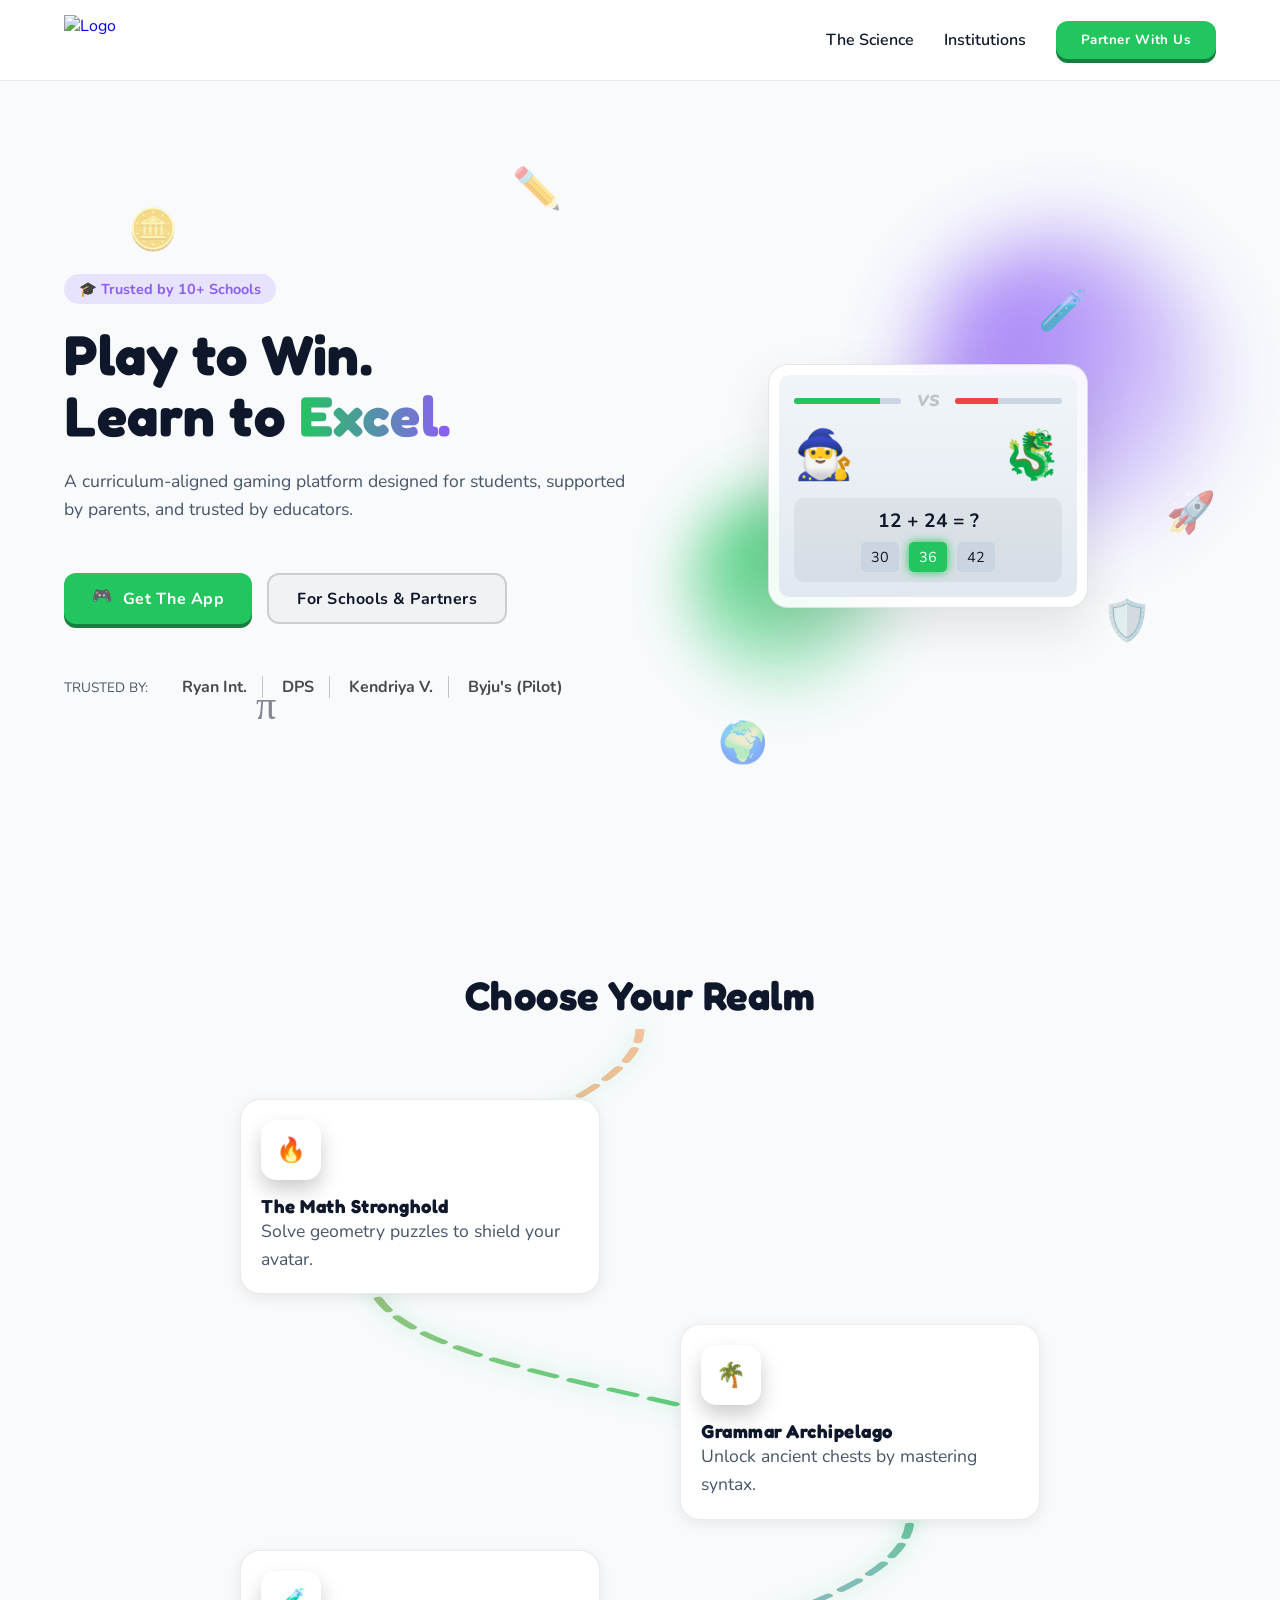
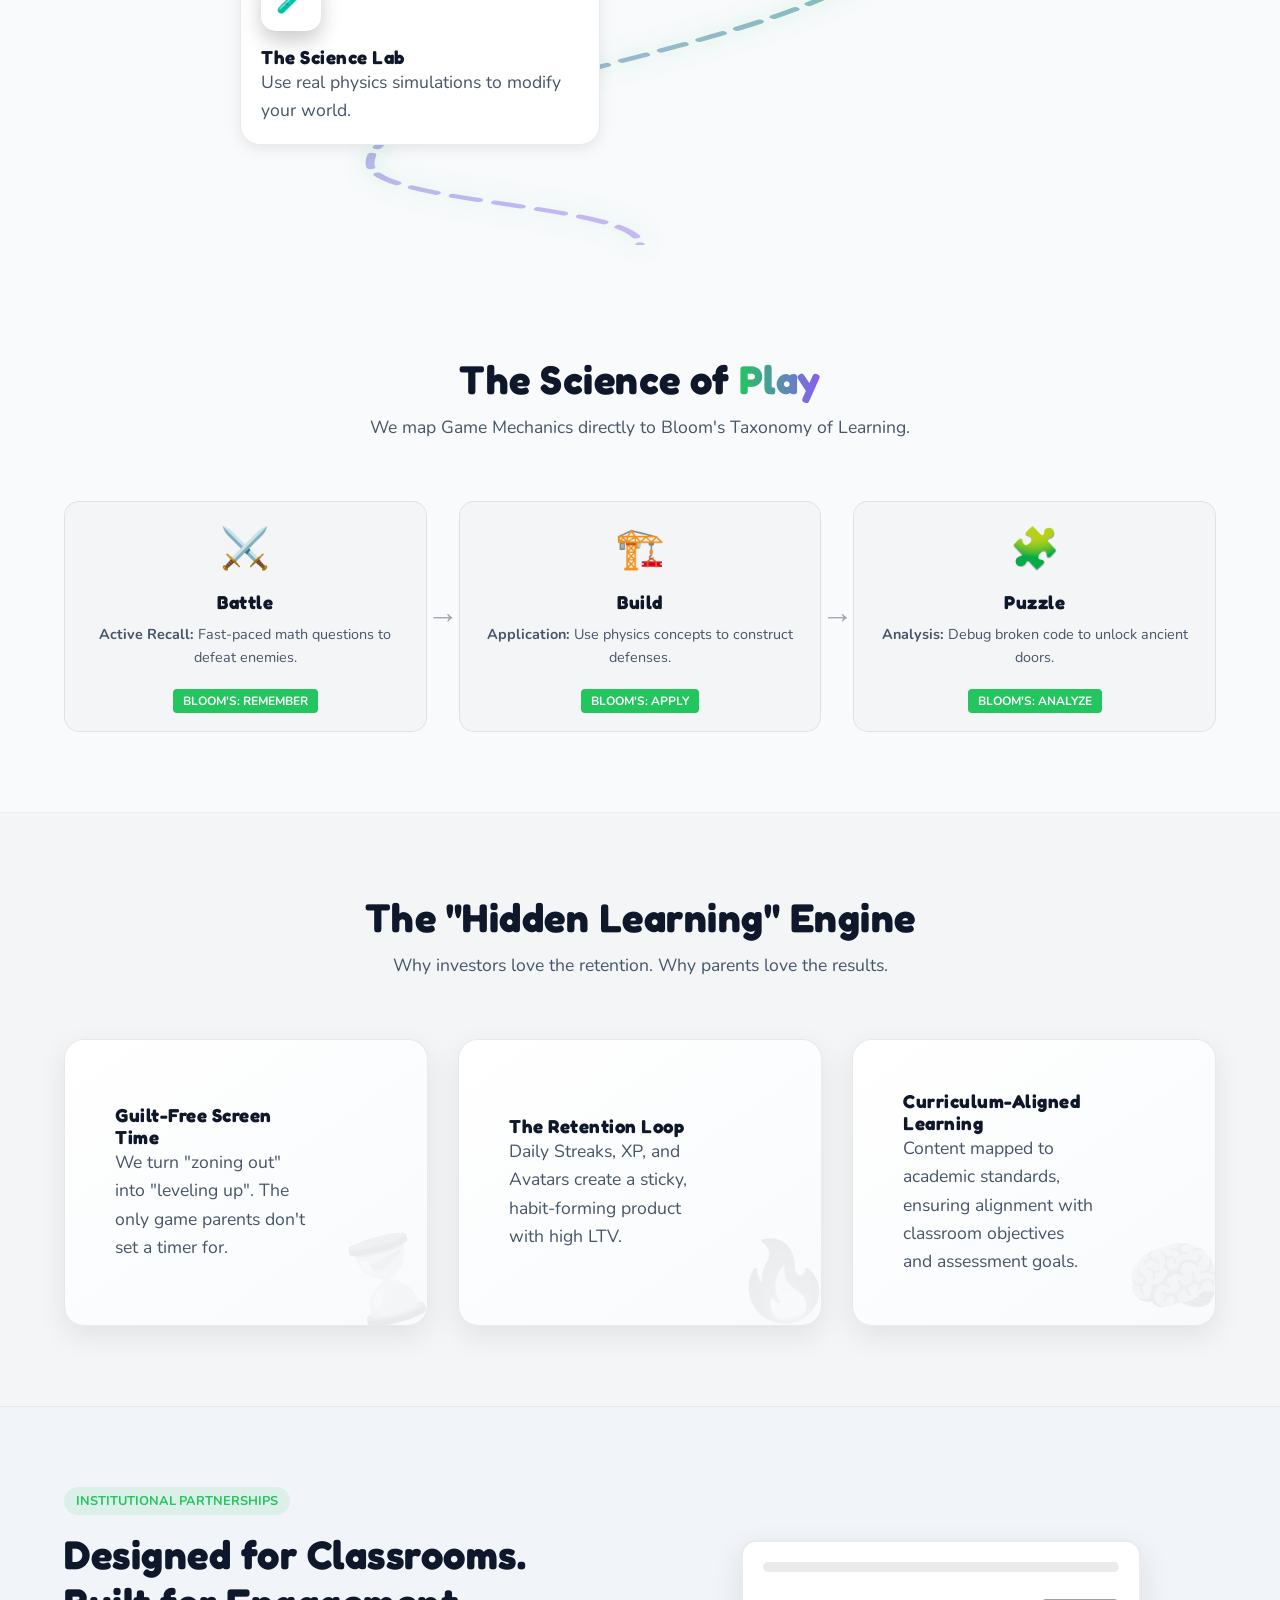
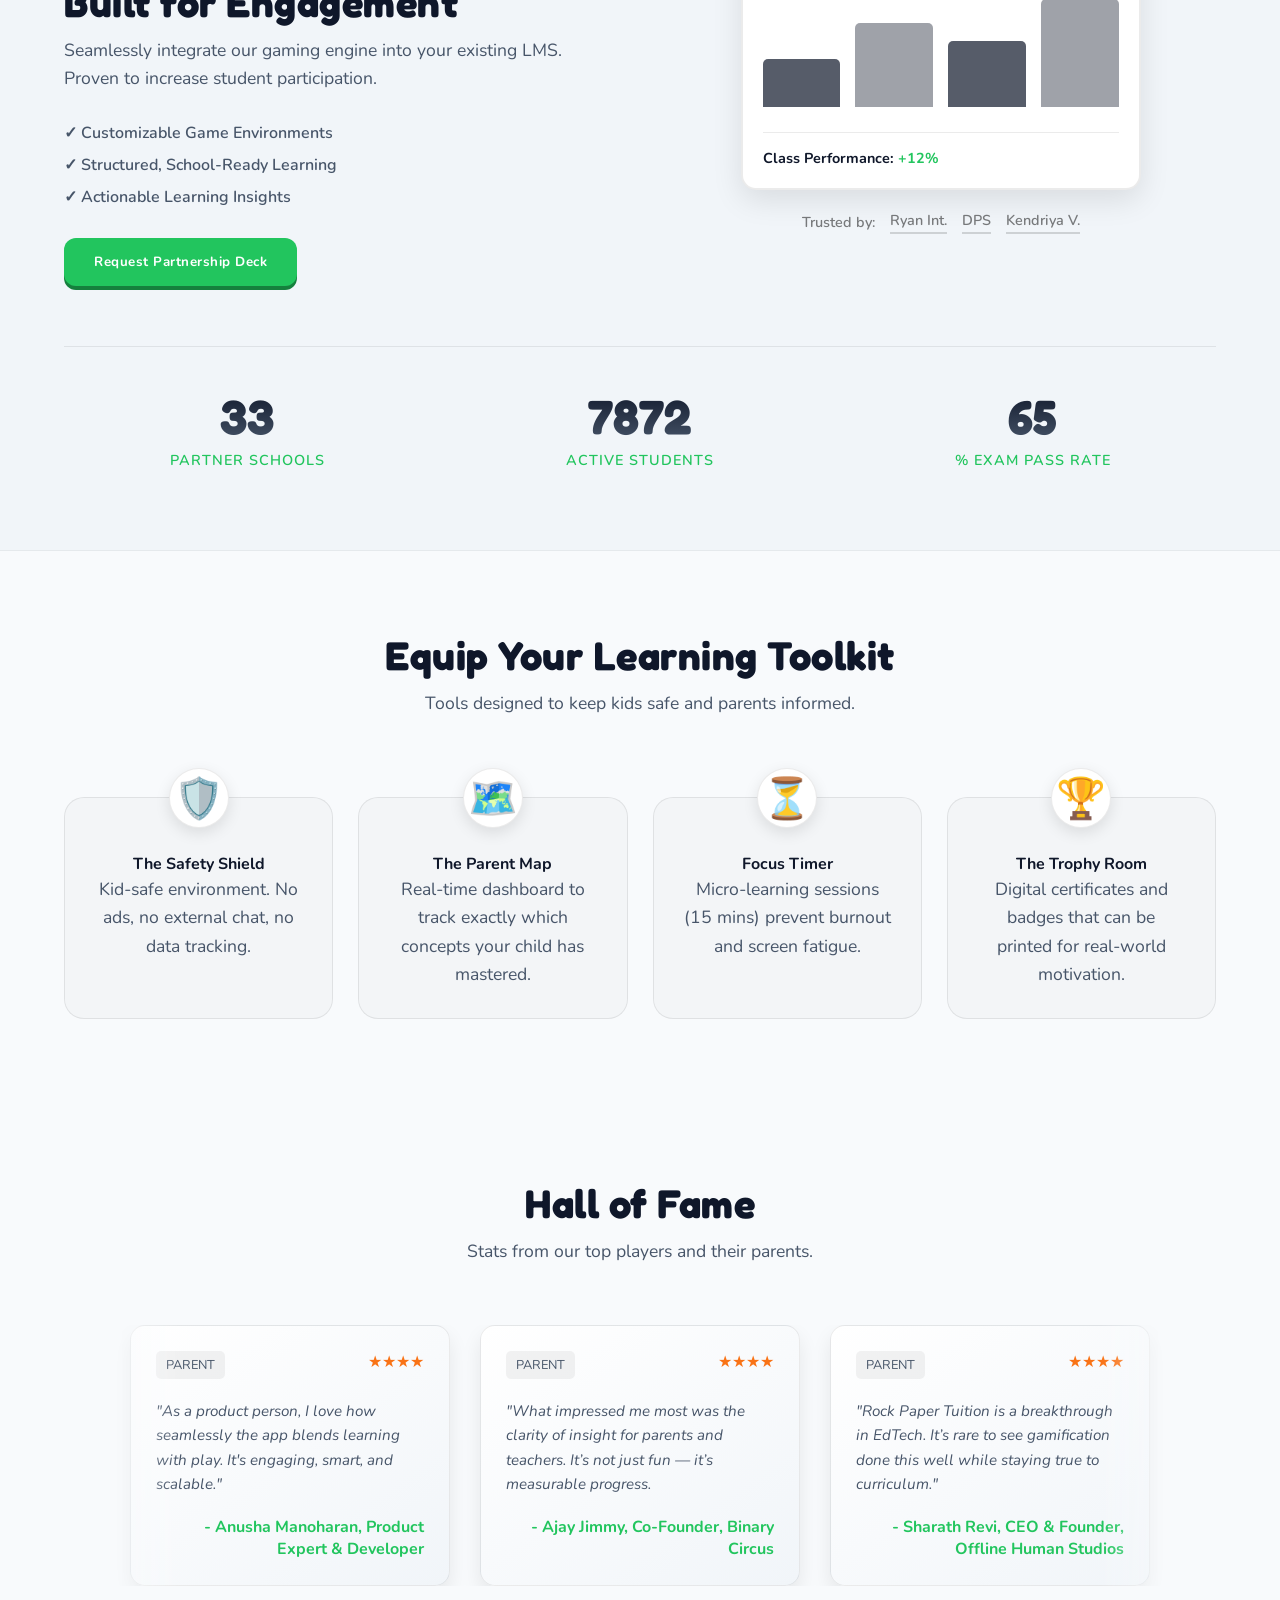
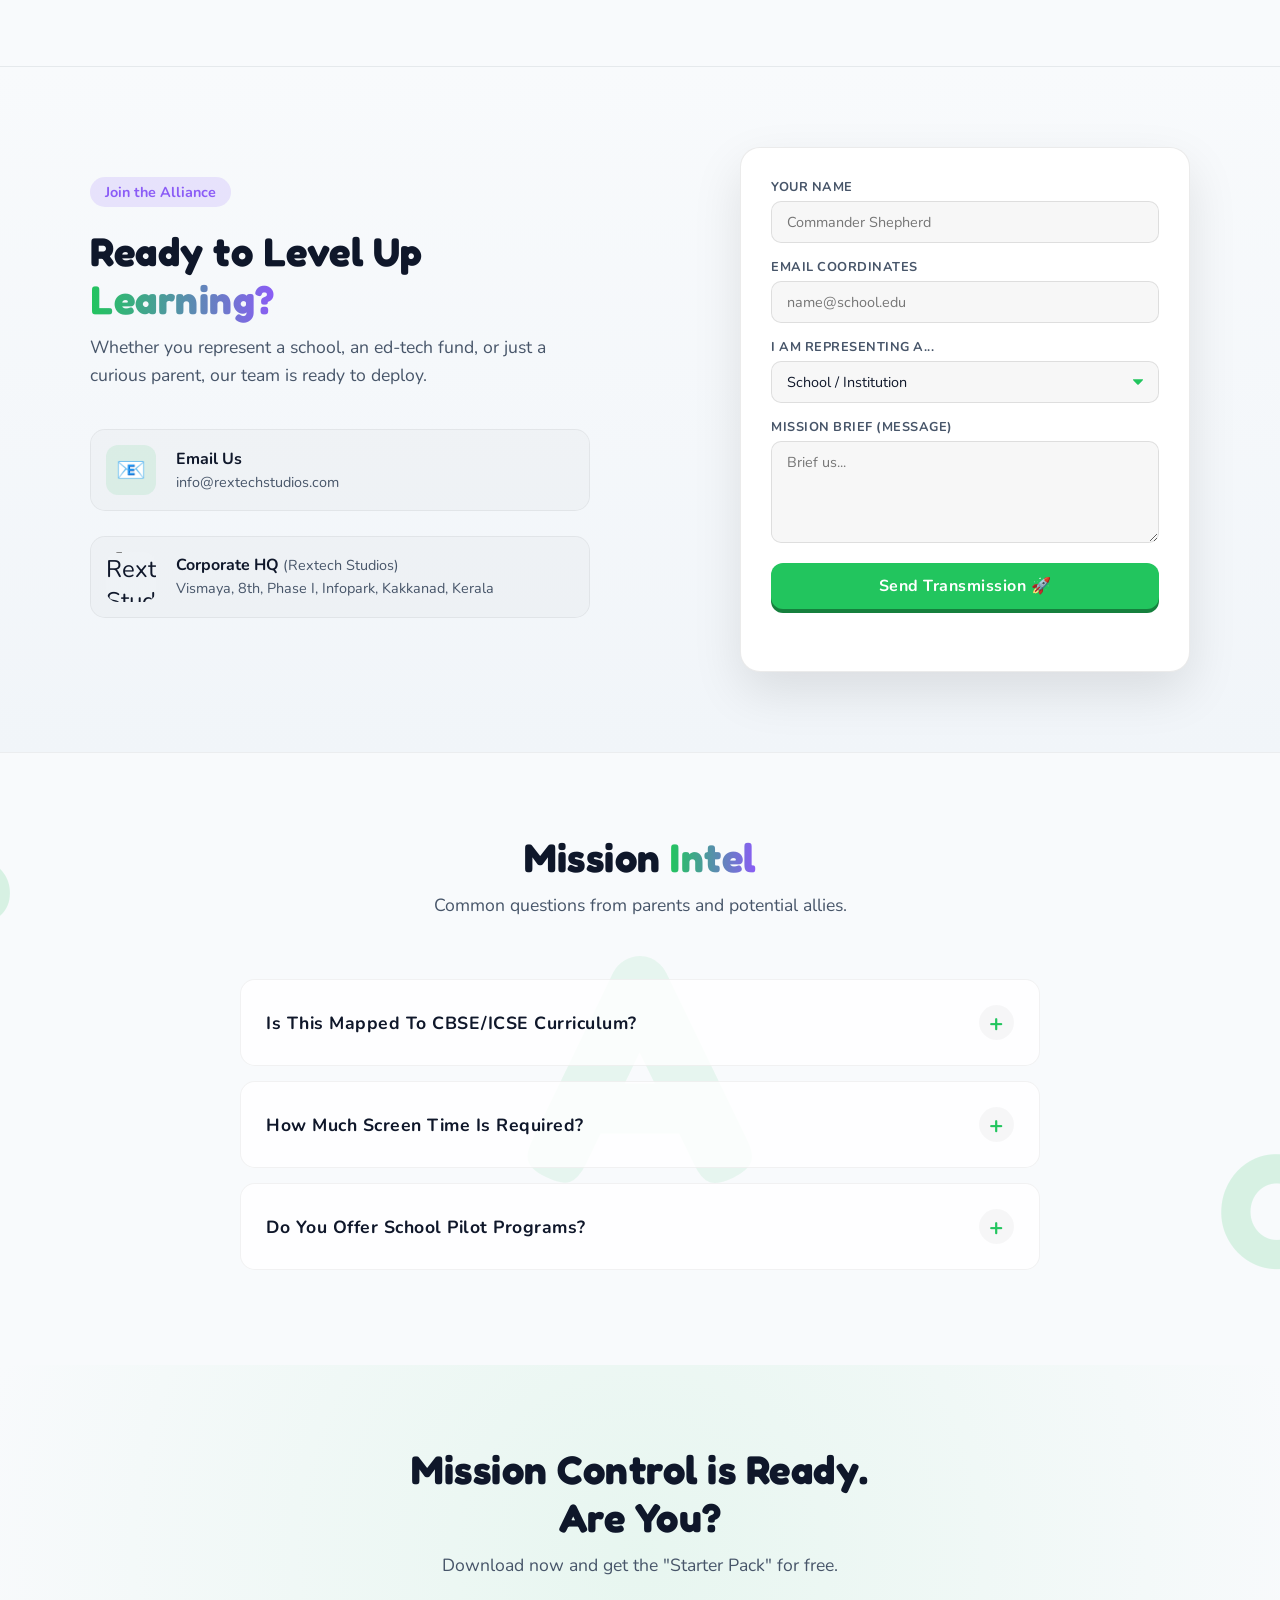
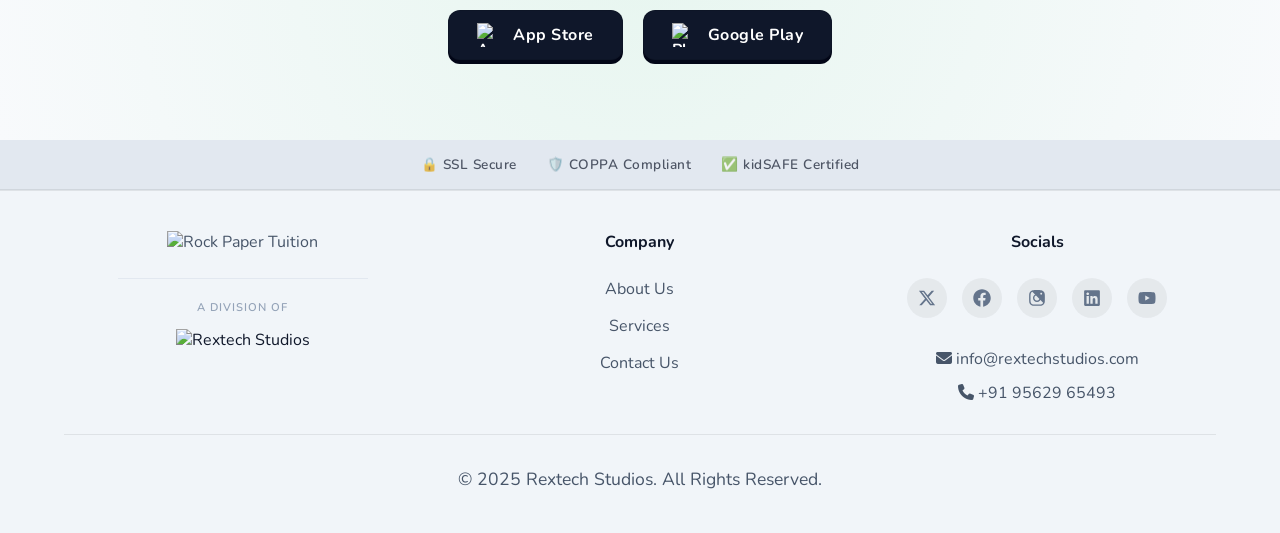
==== commit b049ea4a: "Revert "updated"" ====
--- a/index.html
+++ b/index.html
@@ -93,7 +93,7 @@
         </div>
 
         <div class="hero-content">
-            <span class="badge">🎓 Trusted by 100+ Schools</span>
+            <span class="badge">🎓 Trusted by 10+ Schools</span>
             <h1>Play to Win. <br>Learn to <span class="gradient-text">Excel.</span></h1>
             <p>A curriculum-aligned gaming platform designed for students, supported by parents, and trusted by
                 educators.</p>
@@ -292,8 +292,7 @@
             <div class="school-content">
                 <span class="school-badge">Institutional Partnerships</span>
                 <h2>Designed for Classrooms. Built for Engagement</h2>
-                <p>Seamlessly integrate our gaming engine into your existing LMS. Proven to increase student
-                    participation.</p>
+                <p>Seamlessly integrate our gaming engine into your existing LMS. Proven to increase student participation.</p>
                 <ul class="school-features">
                     <li>✓ Customizable Game Environments</li>
                     <li>✓ Structured, School-Ready Learning</li>
@@ -460,16 +459,14 @@
                     deploy.</p>
 
                 <div class="contact-methods">
-                    <a href="mailto:sales@rockpapertution.com?subject=Inquiry%20Regarding%20Rock%20Paper%20Tuition&body=Dear%20Team%2C%0A%0AI%20am%20writing%20to%20inquire%20about%20Rock%20Paper%20Tuition.%0A%0A%5BBriefly%20mention%20the%20purpose%20of%20your%20inquiry%20here%20%E2%80%94%20e.g.%2C%20opportunity%2C%20collaboration%2C%20internship%2C%20services%2C%20etc.%5D"
-                        class="method-row method-link">
+                    <div class="method-row">
                         <div class="method-icon">📧</div>
                         <div class="method-text">
                             <strong>Email Us</strong>
-                            <span>sales@rockpapertution.com</span>
+                            <span>info@rextechstudios.com</span>
                         </div>
-                    </a>
-                    <a href="https://maps.app.goo.gl/BPnEXDeHGJGwuVNh8" target="_blank" rel="noopener noreferrer"
-                        class="method-row method-link">
+                    </div>
+                    <div class="method-row">
                         <div class="method-icon brand-icon-bg">
                             <img src="assets/parent-logo-square.png" alt="Rextech Studios" class="contact-parent-logo">
                         </div>
@@ -479,7 +476,7 @@
                                     Studios)</span></strong>
                             <span class="hq-address">Vismaya, 8th, Phase I, Infopark, Kakkanad, Kerala</span>
                         </div>
-                    </a>
+                    </div>
                 </div>
             </div>
 
@@ -608,51 +605,46 @@
 
                 <div class="parent-company-block">
                     <p class="parent-label">A Division of</p>
-                    <a href="https://www.rextechstudios.com" target="_blank" rel="noopener noreferrer">
-                        <img src="assets/rextech-parent-logo.png" alt="Rextech Studios" class="parent-full-logo">
-                    </a>
+                    <img src="assets/parent-logo.png" alt="Rextech Studios" class="parent-full-logo">
                 </div>
             </div>
 
             <div class="footer-col">
                 <h4>Company</h4>
-                <a href="https://rextechstudios.com/about">About Us</a>
-                <a href="https://rextechstudios.com/service">Services</a>
-                <a href="https://rextechstudios.com/contact">Contact Us</a>
+                <a href="https://www.rextechstudios.com/about-us">About Us</a>
+                <a href="https://www.rextechstudios.com/services">Services</a>
+                <a href="https://www.rextechstudios.com/contact-us">Contact Us</a>
             </div>
 
             <div class="footer-col">
                 <h4>Socials</h4>
                 <div class="social-icons">
-                    <a href="https://x.com/RPT_EduGame" aria- target="_blank" rel="noopener noreferrer" label="Twitter">
+                    <a href="https://x.com/RPT_EduGame" aria-label="Twitter">
                         <svg viewBox="0 0 512 512" width="20">
                             <path
                                 d="M389.2 48h70.6L305.6 224.2 487 464H345L233.7 318.6 106.5 464H35.8L200.7 275.5 26.8 48H172.4L272.9 180.9 389.2 48zM365.7 421.8h39.1L151.1 88h-42L365.7 421.8z" />
                         </svg>
                     </a>
-                    <a href="https://www.facebook.com/people/Rock-Paper-Tuition/61576890796162/#" aria-label="Facebook"
-                        target="_blank" rel="noopener noreferrer">
+                    <a href="https://www.facebook.com/people/Rock-Paper-Tuition/61576890796162/#" aria-label="Facebook">
                         <svg viewBox="0 0 512 512" width="20">
                             <path
                                 d="M504 256C504 119 393 8 256 8S8 119 8 256c0 121.3 87.1 222.4 203 245.7V327.7h-63V256h63v-54.6c0-62.2 37-96.5 93.7-96.5 27.1 0 55.5 4.8 55.5 4.8v61h-31.3c-30.8 0-40.4 19.1-40.4 38.7V256h68.8l-11 71.7h-57.8V501.7C416.9 478.4 504 377.3 504 256z" />
                         </svg>
                     </a>
-                    <a href="https://www.instagram.com/rockpapertuition/" aria-label="Instagram" target="_blank"
-                        rel="noopener noreferrer">
+                    <a href="https://www.instagram.com/rockpapertuition/" aria-label="Instagram">
                         <svg viewBox="0 0 448 512" width="20">
                             <path
                                 d="M224.1 141c-63.6 0-114.9 51.3-114.9 114.9s51.3 114.9 114.9 114.9S339 319.5 339 255.9 287.7 141 224.1 141zm0 189.6c-41.1 0-74.7-33.5-74.7-74.7s33.5-74.7 74.7-74.7 74.7 33.5 74.7 74.7-33.5 74.7-74.7 74.7zm146.4-194.3c0 14.9-12 26.8-26.8 26.8-14.9 0-26.8-12-26.8-26.8s12-26.8 26.8-26.8 26.8 12 26.8 26.8zm76.1 27.2c-1.7-35.9-9.9-67.7-36.2-93.9-26.2-26.2-58-34.4-93.9-36.2-37-2.1-147.9-2.1-184.9 0-35.8 1.7-67.6 9.9-93.9 36.1s-34.4 58-36.2 93.9c-2.1 37-2.1 147.9 0 184.9 1.7 35.9 9.9 67.7 36.2 93.9s58 34.4 93.9 36.2c37 2.1 147.9 2.1 184.9 0 35.9-1.7 67.7-9.9 93.9-36.2 26.2-26.2 34.4-58 36.2-93.9 2.1-37 2.1-147.8 0-184.8zM398.8 388c-7.8 19.6-22.9 34.7-42.6 42.6-29.5 11.7-99.5 9-132.1 9s-102.7 2.6-132.1-9c-19.6-7.8-34.7-22.9-42.6-42.6-11.7-29.5-9-99.5-9-132.1s-2.6-102.7 9-132.1c7.8-19.6 22.9-34.7 42.6-42.6 29.5-11.7 99.5-9 132.1s102.7-2.6 132.1 9c19.6 7.8 34.7 22.9 42.6 42.6 11.7 29.5 9 99.5 9 132.1s2.7 102.7-9 132.1z" />
                         </svg>
                     </a>
-                    <a href="https://www.linkedin.com/company/rockpapertuition/" aria-label="LinkedIn" target="_blank"
-                        rel="noopener noreferrer">
+                    <a href="https://www.linkedin.com/company/rockpapertuition/" aria-label="LinkedIn">
                         <svg viewBox="0 0 448 512" width="20">
                             <path
                                 d="M416 32H31.9C14.3 32 0 46.5 0 64.3v383.4C0 465.5 14.3 480 31.9 480H416c17.6 0 32-14.5 32-32.3V64.3c0-17.8-14.4-32.3-32-32.3zM135.4 416H69V202.2h66.5V416zm-33.2-243c-21.3 0-38.5-17.3-38.5-38.5S80.9 96 102.2 96c21.2 0 38.5 17.3 38.5 38.5 0 21.3-17.2 38.5-38.5 38.5zm282.1 243h-66.4V312c0-24.8-.5-56.7-34.5-56.7-34.6 0-39.9 27-39.9 54.9V416h-66.4V202.2h63.7v29.2h.9c8.9-16.8 30.6-34.5 62.9-34.5 67.2 0 79.7 44.3 79.7 101.9V416z" />
                         </svg>
                     </a>
-                    <a href="https://www.youtube.com/@rockpapertuition" aria-label="YouTube" class="social-link"
-                        target="_blank" rel="noopener noreferrer">
+                    <a href="https://www.youtube.com/@rockpapertuition" aria-label="YouTube" target="_blank"
+                        class="social-link">
                         <svg viewBox="0 0 576 512" width="20" fill="currentColor">
                             <path
                                 d="M549.7 124.1c-6.3-23.7-24.8-42.3-48.3-48.6C458.8 64 288 64 288 64S117.2 64 74.6 75.5c-23.5 6.3-42 24.9-48.3 48.6-11.4 42.9-11.4 132.3-11.4 132.3s0 89.4 11.4 132.3c6.3 23.7 24.8 42.3 48.3 48.6 42.6 11.5 213.4 11.5 213.4 11.5s170.8 0 213.4-11.5c23.5-6.3 42-24.9 48.3-48.6 11.4-42.9 11.4-132.3 11.4-132.3s0-89.4-11.4-132.3zm-317.5 213.5V175.2l142.7 81.2-142.7 81.2z" />
@@ -661,9 +653,8 @@
                 </div>
 
                 <div class="contact-details">
-                    <a href="mailto:sales@rockpapertution.com?subject=Inquiry%20Regarding%20Rock%20Paper%20Tuition&body=Dear%20Team%2C%0A%0AI%20am%20writing%20to%20inquire%20about%20Rock%20Paper%20Tuition.%0A%0A%5BBriefly%20mention%20the%20purpose%20of%20your%20inquiry%20here%20%E2%80%94%20e.g.%2C%20opportunity%2C%20collaboration%2C%20internship%2C%20services%2C%20etc.%5D"
-                        class="contact-link" style="margin-bottom: 0;">
-                        <i class="fa-solid fa-envelope"></i> sales@rockpapertution.com
+                    <a href="mailto:info@rextechstudios.com" class="contact-link" style="margin-bottom: 0;">
+                        <i class="fa-solid fa-envelope"></i> info@rextechstudios.com
                     </a>
                     <a href="tel:+919562965493" class="contact-link" style="margin-bottom: 0;">
                         <i class="fa-solid fa-phone"></i> +91 95629 65493
--- a/style.css
+++ b/style.css
@@ -1,8 +1,8 @@
 :root {
     --bg-dark: #f8fafc;
     --bg-card: #ffffff;
-    --primary: #22c55e;
-    --accent: #f97316;
+    --primary: #22c55e; /* Duolingo Green */
+    --accent: #f97316; /* Dragon Orange */
     --purple: #8b5cf6;
     --text-white: #0f172a;
     --text-gray: #475569;
@@ -17,7 +17,7 @@
     scroll-behavior: smooth;
 }
 
-section {
+section{
     padding: 80px 5% !important;
 }
 
@@ -28,47 +28,33 @@
     overflow-x: hidden;
 }
 
-h1,
-h2,
-h3 {
+/* --- Typography --- */
+h1, h2, h3 {
     font-family: var(--font-heading);
     letter-spacing: 0.5px;
 }
 
-h1 {
-    font-size: 3.5rem;
-    line-height: 1.1;
-    margin-bottom: 20px;
-}
-
-h2 {
-    font-size: 2.5rem;
-    margin-bottom: 10px;
-}
-
-p {
-    color: var(--text-gray);
-    font-size: 1.1rem;
-    line-height: 1.6;
-}
+h1 { font-size: 3.5rem; line-height: 1.1; margin-bottom: 20px; }
+h2 { font-size: 2.5rem; margin-bottom: 10px; }
+p { color: var(--text-gray); font-size: 1.1rem; line-height: 1.6; }
 
 .gradient-text {
     background: linear-gradient(to right, var(--primary), var(--purple));
     -webkit-background-clip: text;
-    background-clip: text;
     -webkit-text-fill-color: transparent;
 }
 
-.logo {
-    font-weight: 700;
-    font-size: 1.5rem;
-    font-family: var(--font-heading);
-}
-
-.highlight {
-    color: var(--primary);
-}
-
+
+
+.logo { font-weight: 700; font-size: 1.5rem; font-family: var(--font-heading); }
+.highlight { color: var(--primary); }
+
+
+/* ========================================= */
+/* LOGO STYLING (Navbar & Footer)            */
+/* ========================================= */
+
+/* Navbar Logo */
 .logo-link {
     display: flex;
     align-items: center;
@@ -76,50 +62,59 @@
 }
 
 .logo-img {
-    height: 50px;
+    height: 50px; /* Standard Nav Height */
     width: auto;
     object-fit: contain;
     transition: transform 0.2s;
 }
 
-.logo-img:hover {
-    transform: scale(1.07);
-}
-
+.logo-img:hover { transform: scale(1.07); }
+
+/* Footer Logo */
 .footer-logo-link {
     display: inline-block;
-    margin-bottom: 15px;
+    margin-bottom: 15px; /* Space above the slogan */
 }
 
 .footer-logo-img {
-    height: 50px;
+    height: 50px; /* Slightly larger in the footer */
     width: auto;
+    /* Optional: If your logo is light, you may want to darken it for light theme */
+    /* filter: brightness(0); */
+}
+
+/* Mobile Adjustments */
+@media (max-width: 768px) {
+    .logo-img { height: 40px; }
+    .footer-logo-img { height: 45px; }
+    .btn-primary-small{
+        width: 80vw;
+        font-size: 1rem;
+    }
 }
 
 .nav-links {
     display: flex;
     gap: 30px;
-    align-items: center !important;
-    height: 100%;
-}
-
-.mobile-nav-btn {
+    align-items: center !important; /* Forces vertical centering */
+    height: 100%; /* Ensures it fills height if needed */
+}
+.mobile-nav-btn{
     margin-bottom: 0 !important;
 }
 
 .nav-links a {
-    display: flex;
-    align-items: center;
+    display: flex; /* Helps text align better */
+    align-items: center;
+    /* height: 100%; */
     color: var(--text-white);
     text-decoration: none;
     font-weight: 600;
     transition: color 0.3s;
 }
-
-.nav-links a:hover {
-    color: var(--primary);
-}
-
+.nav-links a:hover { color: var(--primary); }
+
+/* --- Buttons (The "Chunky" Feel) --- */
 .btn-primary-small {
     padding: 10px 25px;
     background: var(--primary);
@@ -128,7 +123,7 @@
     color: #fff;
     font-weight: 700;
     cursor: pointer;
-    box-shadow: 0 4px 0 #15803d;
+    box-shadow: 0 4px 0 #15803d; /* The 3D bottom lip */
     transition: transform 0.1s, box-shadow 0.1s;
 }
 
@@ -151,7 +146,7 @@
 .btn-secondary {
     padding: 18px 40px;
     background: transparent;
-    border: 2px solid rgba(255, 255, 255, 0.2);
+    border: 2px solid rgba(255,255,255,0.2);
     border-radius: 20px;
     color: #fff;
     font-size: 1.1rem;
@@ -161,21 +156,15 @@
     transition: all 0.2s;
 }
 
-.btn-mega:active,
-.btn-primary-small:active {
+.btn-mega:active, .btn-primary-small:active {
     transform: translateY(4px);
     box-shadow: 0 0 0 transparent;
 }
 
-.btn-mega:hover {
-    background: #16a34a;
-}
-
-.btn-secondary:hover {
-    border-color: var(--text-white);
-    background: rgba(0, 0, 0, 0.05);
-}
-
+.btn-mega:hover { background: #16a34a; }
+.btn-secondary:hover { border-color: var(--text-white); background: rgba(0,0,0,0.05); }
+
+/* --- Hero Section --- */
 .hero {
     display: flex;
     align-items: center;
@@ -185,11 +174,7 @@
     overflow: hidden;
 }
 
-.hero-content {
-    flex: 1;
-    z-index: 2;
-}
-
+.hero-content { flex: 1; z-index: 2; }
 .badge {
     background: rgba(139, 92, 246, 0.15);
     color: var(--purple);
@@ -210,12 +195,12 @@
     align-items: center;
 }
 
+/* Hero Animations (CSS Only Planets) */
 .planet {
     position: absolute;
     border-radius: 50%;
     opacity: 0.8;
 }
-
 .planet-1 {
     width: 300px;
     height: 300px;
@@ -225,7 +210,6 @@
     filter: blur(40px);
     animation: float 6s ease-in-out infinite;
 }
-
 .planet-2 {
     width: 200px;
     height: 200px;
@@ -241,31 +225,19 @@
     backdrop-filter: blur(15px);
     padding: 20px;
     border-radius: 20px;
-    border: 1px solid rgba(0, 0, 0, 0.1);
+    border: 1px solid rgba(0,0,0,0.1);
     display: flex;
     align-items: center;
     gap: 15px;
     z-index: 5;
     animation: float 4s ease-in-out infinite;
-    box-shadow: 0 20px 50px rgba(0, 0, 0, 0.1);
-}
-
-.avatar {
-    font-size: 3rem;
-    background: #fff;
-    padding: 10px;
-    border-radius: 50%;
-}
-
-.journey-section {
-    padding: 100px 5%;
-    position: relative;
-}
-
-.section-header {
-    text-align: center;
-    margin-bottom: 60px;
-}
+    box-shadow: 0 20px 50px rgba(0,0,0,0.1);
+}
+.avatar { font-size: 3rem; background: #fff; padding: 10px; border-radius: 50%; }
+
+/* --- Journey Section (The Path) --- */
+.journey-section { padding: 100px 5%; position: relative; }
+.section-header { text-align: center; margin-bottom: 60px; }
 
 .path-container {
     max-width: 800px;
@@ -292,24 +264,15 @@
     margin-bottom: 30px;
     position: relative;
     width: 45%;
-    border: 1px solid rgba(0, 0, 0, 0.08);
-    transition: transform 0.3s cubic-bezier(0.175, 0.885, 0.32, 1.275);
-    z-index: 1;
-    box-shadow: 0 4px 15px rgba(0, 0, 0, 0.08);
-}
-
-.realm-card:hover {
-    transform: translateY(-10px);
-    border-color: var(--primary);
-}
-
-.realm-card.left {
-    margin-right: auto;
-}
-
-.realm-card.right {
-    margin-left: auto;
-}
+    border: 1px solid rgba(0,0,0,0.08);
+    transition: transform 0.3s;
+    /* cursor: pointer; */
+    box-shadow: 0 4px 15px rgba(0,0,0,0.08);
+}
+.realm-card:hover { transform: translateY(-10px); border-color: var(--primary); }
+
+.realm-card.left { margin-right: auto; }
+.realm-card.right { margin-left: auto; }
 
 .card-icon {
     width: 60px;
@@ -320,13 +283,13 @@
     justify-content: center;
     font-size: 1.5rem;
     margin-bottom: 15px;
-    box-shadow: 0 10px 20px rgba(0, 0, 0, 0.2);
+    box-shadow: 0 10px 20px rgba(0,0,0,0.2);
 }
 
 .tag {
     display: inline-block;
     margin-top: 15px;
-    background: rgba(255, 255, 255, 0.05);
+    background: rgba(255,255,255,0.05);
     padding: 5px 12px;
     border-radius: 10px;
     font-size: 0.8rem;
@@ -335,10 +298,8 @@
     letter-spacing: 1px;
 }
 
-.engine-section {
-    padding: 100px 5%;
-    background: rgba(0, 0, 0, 0.02);
-}
+/* --- Engine Section (Bento Grid) --- */
+.engine-section { padding: 100px 5%; background: rgba(0,0,0,0.02); }
 
 .grid-container {
     display: grid;
@@ -349,17 +310,11 @@
 }
 
 .bento-card {
-    position: relative;
-    overflow: hidden;
-    display: flex;
-    align-items: center;
-    justify-content: space-between;
+    background: var(--bg-card);
     padding: 40px;
-    background: linear-gradient(145deg, #ffffff, #f8fafc);
-    border: 1px solid rgba(0, 0, 0, 0.08);
-    border-radius: 20px;
-    box-shadow: 0 10px 30px rgba(0, 0, 0, 0.08);
-    transition: all 0.3s ease;
+    border-radius: 30px;
+    border: 1px solid rgba(0,0,0,0.08);
+    box-shadow: 0 4px 15px rgba(0,0,0,0.05);
 }
 
 .highlight-card {
@@ -367,40 +322,44 @@
     border: 1px solid rgba(34, 197, 94, 0.3);
 }
 
+/* --- Footer --- */
 footer {
     padding: 80px 5%;
     text-align: center;
-    background: #ffffff;
-}
-
+    background: radial-gradient(circle at top, #f1f5f9, #f8fafc);
+}
+
+/* --- Keyframes & Utility --- */
 @keyframes float {
-
-    0%,
-    100% {
-        transform: translateY(0);
-    }
-
-    50% {
-        transform: translateY(-20px);
-    }
-}
-
+    0%, 100% { transform: translateY(0); }
+    50% { transform: translateY(-20px); }
+}
+
+/* Scroll Reveal Classes */
 .reveal {
     opacity: 0;
     transform: translateY(50px);
     transition: all 0.8s ease-out;
 }
-
 .reveal.active {
     opacity: 1;
     transform: translateY(0);
 }
 
-.inventory-section {
-    padding: 80px 5%;
-    background: #f8fafc;
-}
-
+/* Responsive */
+@media (max-width: 768px) {
+    .hero { flex-direction: column; padding-top: 120px; text-align: center; }
+    h1 { font-size: 2.5rem; }
+    .path-line { left: 20px; }
+    .realm-card { width: 100%; margin-left: 40px !important; }
+}
+
+/* ========================================= */
+/* NEW SECTIONS STYLING (Append to bottom)   */
+/* ========================================= */
+
+/* --- Inventory (Features) --- */
+.inventory-section { padding: 80px 5%; background: #f8fafc; }
 .inventory-grid {
     display: grid;
     grid-template-columns: repeat(auto-fit, minmax(250px, 1fr));
@@ -408,53 +367,22 @@
     max-width: 1200px;
     margin: 0 auto;
 }
-
 .inventory-card {
-    background: rgba(0, 0, 0, 0.02);
-    border: 1px solid rgba(0, 0, 0, 0.08);
+    background: rgba(0,0,0,0.02);
+    border: 1px solid rgba(0,0,0,0.08);
     padding: 30px;
     border-radius: 20px;
     transition: all 0.3s;
-    position: relative;
-    margin-top: 20px;
-    text-align: center;
-}
-
+}
 .inventory-card:hover {
     background: var(--bg-card);
     transform: translateY(-5px);
-    box-shadow: 0 10px 30px rgba(0, 0, 0, 0.1);
-}
-
-.item-icon {
-    font-size: 2.5rem;
-    margin-bottom: 15px;
-}
-
-.inventory-card .item-icon {
-    position: absolute;
-    top: -30px;
-    left: 50%;
-    transform: translateX(-50%);
-    background: var(--bg-card);
-    border: 1px solid rgba(0, 0, 0, 0.08);
-    width: 60px;
-    height: 60px;
-    line-height: 60px;
-    border-radius: 50%;
-    box-shadow: 0 5px 15px rgba(0, 0, 0, 0.1);
-    margin-bottom: 0;
-}
-
-.inventory-card h4 {
-    margin-top: 25px;
-}
-
-.pricing-section {
-    padding: 100px 5%;
-    background: #f1f5f9;
-}
-
+    box-shadow: 0 10px 30px rgba(0,0,0,0.1);
+}
+.item-icon { font-size: 2.5rem; margin-bottom: 15px; }
+
+/* --- Pricing (Guilds) --- */
+.pricing-section { padding: 100px 5%; background: #f1f5f9; }
 .pricing-container {
     display: flex;
     flex-wrap: wrap;
@@ -462,32 +390,26 @@
     gap: 30px;
     max-width: 1200px;
     margin: 0 auto;
-    align-items: center;
-}
-
+    align-items: center; /* Vertically center cards */
+}
 .pricing-card {
     background: #ffffff;
-    border: 1px solid rgba(0, 0, 0, 0.08);
+    border: 1px solid rgba(0,0,0,0.08);
     padding: 40px 30px;
     border-radius: 25px;
     width: 300px;
     text-align: center;
     position: relative;
     transition: transform 0.3s;
-    box-shadow: 0 4px 15px rgba(0, 0, 0, 0.05);
-}
-
+    box-shadow: 0 4px 15px rgba(0,0,0,0.05);
+}
 .pricing-card.popular {
     transform: scale(1.1);
     border: 2px solid var(--accent);
     box-shadow: 0 0 30px rgba(249, 115, 22, 0.2);
     z-index: 2;
 }
-
-.pricing-card.popular:hover {
-    transform: scale(1.15);
-}
-
+.pricing-card.popular:hover { transform: scale(1.15); }
 .ribbon {
     position: absolute;
     top: -15px;
@@ -500,107 +422,76 @@
     font-weight: 700;
     font-size: 0.8rem;
 }
-
-.price {
-    font-size: 2.5rem;
-    font-weight: 700;
-    color: var(--text-white);
-    margin: 20px 0 5px;
-}
-
-.period {
-    font-size: 1rem;
-    color: var(--text-gray);
-    font-weight: 400;
-}
-
-.features-list {
-    list-style: none;
-    margin: 30px 0;
-    text-align: left;
-}
-
-.features-list li {
-    margin-bottom: 15px;
-    color: var(--text-gray);
-}
-
-.reviews-section {
-    padding: 100px 5%;
-    background: #f8fafc;
-    overflow: hidden;
-}
-
+.price { font-size: 2.5rem; font-weight: 700; color: var(--text-white); margin: 20px 0 5px; }
+.period { font-size: 1rem; color: var(--text-gray); font-weight: 400; }
+.features-list { list-style: none; margin: 30px 0; text-align: left; }
+.features-list li { margin-bottom: 15px; color: var(--text-gray); }
+.full-width { width: 100%; margin-left: 0; }
+
+/* --- Reviews (Trading Cards) --- */
+.reviews-section { padding: 100px 5%; background: #f8fafc; }
+.reviews-scroller {
+    display: flex;
+    justify-content: center;
+    gap: 30px;
+    flex-wrap: wrap;
+}
 .trading-card {
     background: linear-gradient(145deg, #ffffff, #f1f5f9);
-    border: 1px solid rgba(0, 0, 0, 0.08);
+    border: 1px solid rgba(0,0,0,0.08);
     padding: 25px;
     border-radius: 15px;
     width: 320px;
-    box-shadow: 0 10px 20px rgba(0, 0, 0, 0.08);
-}
-
-.card-top {
+    box-shadow: 0 10px 20px rgba(0,0,0,0.08);
+}
+.card-top { display: flex; justify-content: space-between; margin-bottom: 20px; }
+.role { background: rgba(0,0,0,0.05); padding: 5px 10px; border-radius: 5px; font-size: 0.8rem; text-transform: uppercase; color: var(--text-gray); }
+.rating { color: var(--accent); }
+.stat-row { margin-bottom: 10px; }
+.stat-row span { font-size: 0.8rem; text-transform: uppercase; letter-spacing: 1px; color: var(--text-gray); }
+.bar { height: 6px; background: rgba(0,0,0,0.08); border-radius: 3px; margin-top: 5px; }
+.fill { height: 100%; background: var(--primary); border-radius: 3px; }
+.quote { font-style: italic; margin: 20px 0; font-size: 0.95rem; color: var(--text-gray); }
+.author { text-align: right; font-weight: 700; color: var(--primary); }
+
+/* --- FAQ (Accordion) --- */
+.faq-section { padding: 80px 5%; background: #f1f5f9; }
+.faq-container { max-width: 800px; margin: 0 auto; }
+.faq-item { margin-bottom: 15px; border-bottom: 1px solid rgba(0,0,0,0.08); }
+.faq-question {
+    width: 100%;
+    text-align: left;
+    background: none;
+    border: none;
+    padding: 20px 0;
+    color: var(--text-white);
+    font-size: 1.1rem;
+    font-weight: 700;
+    cursor: pointer;
     display: flex;
     justify-content: space-between;
-    margin-bottom: 20px;
-}
-
-.role {
-    background: rgba(0, 0, 0, 0.05);
-    padding: 5px 10px;
-    border-radius: 5px;
-    font-size: 0.8rem;
-    text-transform: uppercase;
-    color: var(--text-gray);
-}
-
-.rating {
-    color: var(--accent);
-}
-
-.stat-row {
-    margin-bottom: 10px;
-}
-
-.stat-row span {
-    font-size: 0.8rem;
-    text-transform: uppercase;
-    letter-spacing: 1px;
-    color: var(--text-gray);
-}
-
-.bar {
-    height: 6px;
-    background: rgba(0, 0, 0, 0.08);
-    border-radius: 3px;
-    margin-top: 5px;
-}
-
-.fill {
-    height: 100%;
-    background: var(--primary);
-    border-radius: 3px;
-}
-
-.quote {
-    font-style: italic;
-    margin: 20px 0;
-    font-size: 0.95rem;
-    color: var(--text-gray);
-}
-
-.author {
-    text-align: right;
-    font-weight: 700;
-    color: var(--primary);
-}
-
+    align-items: center;
+}
+.faq-answer {
+    max-height: 0;
+    overflow: hidden;
+    transition: max-height 0.3s ease-out;
+    padding-right: 20px;
+}
+.faq-answer p { padding-bottom: 20px; }
+.faq-question .icon { transition: transform 0.3s; font-size: 1.5rem; color: var(--primary); }
+.faq-item.active .faq-answer { max-height: 200px; } /* Adjust if content is long */
+.faq-item.active .icon { transform: rotate(45deg); }
+
+/* --- Download & Footer --- */
 .download-section {
     padding: 100px 5%;
     text-align: center;
     background: radial-gradient(circle at center, rgba(34, 197, 94, 0.08), #f8fafc);
 }
+/* ========================================= */
+/* CUSTOM STORE BUTTONS (Image Version)      */
+/* ========================================= */
 
 .store-buttons {
     display: flex;
@@ -610,6 +501,7 @@
 }
 
 .store-btn {
+    /* Base Consistency overrides */
     font-family: var(--font-body) !important;
     font-weight: 700 !important;
     border-radius: 12px !important;
@@ -625,12 +517,14 @@
     justify-content: center;
 }
 
+/* Image Icon Sizing */
 .store-icon {
     width: 24px;
     height: 24px;
-    object-fit: contain;
-}
-
+    object-fit: contain; /* Ensures logo doesn't stretch */
+}
+
+/* --- Apple Button (Classic Dark Mode) --- */
 .btn-apple {
     background: #000 !important;
     color: #fff !important;
@@ -643,25 +537,22 @@
     box-shadow: 0 6px 0 #333 !important;
 }
 
+/* --- Google Button (White with Colorful Pop) --- */
+/* We use white bg so the colorful logo stands out */
 .btn-google {
     background: #ffffff !important;
-    color: #0f172a !important;
-    border: 2px solid #e2e8f0 !important;
+    color: #0f172a !important; /* Dark text */
+    border: 2px solid #e2e8f0 !important; /* Light border */
     box-shadow: 0 4px 0 #cbd5e1 !important;
 }
 
 .btn-google:hover {
     transform: translateY(-2px);
-    border-color: #22c55e !important;
-    box-shadow: 0 6px 0 #22c55e !important;
-}
-
-.main-footer {
-    padding: 40px 5% 40px;
-    background: #ffffff;
-    border-top: 1px solid rgba(0, 0, 0, 0.08);
-}
-
+    border-color: #22c55e !important; /* Green Border on hover */
+    box-shadow: 0 6px 0 #22c55e !important; /* Green Shadow on hover */
+}
+
+.main-footer { padding: 40px 5% 40px; background: #f1f5f9; border-top: 1px solid rgba(0,0,0,0.08); }
 .footer-grid {
     display: grid;
     grid-template-columns: repeat(auto-fit, minmax(150px, 1fr));
@@ -669,76 +560,15 @@
     max-width: 1200px;
     margin: 0 auto 30px;
 }
-
-.footer-col h4 {
-    margin-bottom: 25px;
-    color: var(--text-white);
-}
-
-.footer-col a {
-    display: block;
-    color: var(--text-gray);
-    margin-bottom: 15px;
-    text-decoration: none;
-    transition: color 0.2s;
-}
-
-.footer-col a:hover {
-    color: var(--primary);
-}
-
-.footer-logo-img {
-    height: 60px;
-    width: auto;
-}
-
-.parent-company-block {
-    margin-top: 30px;
-}
-
-.parent-label {
-    font-size: 0.75rem;
-    color: #6b7a8f;
-    margin-bottom: 10px;
-    text-transform: uppercase;
-    letter-spacing: 1.5px;
-    font-weight: 700;
-    opacity: 0.8;
-}
-
-.parent-full-logo {
-    height: 55px;
-    width: auto;
-    mix-blend-mode: multiply;
-    transition: all 0.3s ease;
-    display: block;
-}
-
-
-
-.parent-full-logo:hover {
-    transform: translateY(-3px);
-    filter: brightness(1.1);
-}
-
-
-
-
-.footer-bottom {
-    text-align: center;
-    border-top: 1px solid rgba(0, 0, 0, 0.08);
-    padding-top: 30px;
-    color: rgba(0, 0, 0, 0.4);
-    font-size: 0.9rem;
-}
-
+.footer-col h4 { margin-bottom: 25px; color: var(--text-white); }
+.footer-col a { display: block; color: var(--text-gray); margin-bottom: 15px; text-decoration: none; transition: color 0.2s; }
+.footer-col a:hover { color: var(--primary); }
+.footer-bottom { text-align: center; border-top: 1px solid rgba(0,0,0,0.08); padding-top: 30px; color: rgba(0,0,0,0.4); font-size: 0.9rem; }
+/* Social Icons Styling */
 .social-icons {
     display: flex;
     gap: 15px;
     align-items: center;
-    justify-content: center;
-    width: 100%;
-    margin-bottom: 15px;
 }
 
 .social-icons a {
@@ -750,87 +580,71 @@
     background: rgba(0, 0, 0, 0.05);
     border-radius: 50%;
     transition: all 0.3s ease;
-    text-decoration: none;
+    text-decoration: none; /* Remove underline */
 }
 
 .social-icons svg {
-    fill: #64748b;
+    fill: #64748b; /* Default gray color */
     transition: fill 0.3s ease;
     height: 18px;
     width: 18px;
 }
 
+/* Hover Effects */
 .social-icons a:hover {
     background: rgba(0, 0, 0, 0.1);
     transform: translateY(-3px);
 }
 
 .social-icons a:hover svg {
-    fill: var(--primary);
-}
-
-.btn-mega,
-.btn-primary-small,
-.btn-secondary {
-    margin-bottom: 2rem;
-}
-
+    fill: var(--primary); /* Turn green on hover */
+}
+
+/* Responsive Adjustments */
+@media (max-width: 768px) {
+    .pricing-card.popular { transform: scale(1); margin: 20px 0; }
+    .pricing-card.popular:hover { transform: scale(1.02); }
+    .inventory-grid { grid-template-columns: 1fr; }
+}
+
+/* ========================================= */
+/* VERSION 3 UPDATES (Parallax, Schools, Journey) */
+/* ========================================= */
+
+/* 1. UI Polish: Button Spacing */
+.btn-mega, .btn-primary-small, .btn-secondary {
+    margin-bottom: 2rem; /* Adds breathing room */
+}
 .cta-group {
     display: flex;
     gap: 15px;
     flex-wrap: wrap;
-    margin-top: 50px;
-    margin-bottom: 20px;
-}
-
+}
+
+/* 2. Hero: Parallax Icons */
 .parallax-layer {
     position: absolute;
-    top: 0;
-    left: 0;
-    width: 100%;
-    height: 100%;
-    pointer-events: none;
+    top: 0; left: 0; width: 100%; height: 100%;
+    pointer-events: none; /* Let clicks pass through */
     z-index: 1;
 }
-
 .floating-icon {
     position: absolute;
     font-size: 2.5rem;
-    opacity: 0.5;
+    opacity: 0.5; /* Increased for light background */
     animation: float 6s ease-in-out infinite;
 }
-
-.icon-1 {
-    top: 15%;
-    left: 10%;
-    animation-duration: 7s;
-}
-
-.icon-2 {
-    top: 25%;
-    right: 15%;
-    animation-duration: 5s;
-}
-
-.icon-3 {
-    bottom: 20%;
-    left: 20%;
-    animation-duration: 8s;
-    font-family: serif;
-}
-
-.icon-4 {
-    bottom: 30%;
-    right: 10%;
-    animation-duration: 6s;
-}
-
+.icon-1 { top: 15%; left: 10%; animation-duration: 7s; } /* Coin */
+.icon-2 { top: 25%; right: 15%; animation-duration: 5s; } /* Beaker */
+.icon-3 { bottom: 20%; left: 20%; animation-duration: 8s; font-family: serif; } /* Pi */
+.icon-4 { bottom: 30%; right: 10%; animation-duration: 6s; } /* Shield */
+
+/* 3. Hero: Gameplay GIF Placeholder */
 .gameplay-card {
     min-width: 320px;
     min-height: 200px;
     padding: 10px;
 }
-
 .game-preview {
     width: 100%;
     height: 100%;
@@ -842,16 +656,22 @@
     align-items: center;
     justify-content: center;
 }
-
 .gif-placeholder {
     text-align: center;
-    color: rgba(255, 255, 255, 0.7);
-}
-
-.play-icon {
-    font-size: 3rem;
-    display: block;
-    margin-bottom: 10px;
+    color: rgba(255,255,255,0.7);
+}
+.play-icon { font-size: 3rem; display: block; margin-bottom: 10px; }
+
+/* ========================================= */
+/* VERSION 3.1 UPDATE: HORIZONTAL DRAWER     */
+/* ========================================= */
+
+/* Base Card Styling */
+.realm-card {
+    transition: transform 0.3s cubic-bezier(0.175, 0.885, 0.32, 1.275);
+    position: relative; /* Anchor for absolute positioning */
+    z-index: 1; /* Default z-index */
+    background: var(--bg-card);
 }
 
 .realm-card .card-content p {
@@ -860,20 +680,21 @@
 
 .expand-hint {
     position: absolute;
-    top: 20px;
-    right: 20px;
+    top: 20px; right: 20px;
     color: var(--text-gray);
     font-size: 1.2rem;
     transition: transform 0.3s;
 }
 
+/* --- DESKTOP: Horizontal Drawer Effect --- */
 @media (min-width: 769px) {
+    /* Make syllabus floating and hidden by default */
     .syllabus-path {
         position: absolute;
         top: 0;
-        height: 100%;
-        width: 220px;
-        background: rgba(255, 255, 255, 0.98);
+        height: 100%; /* Match card height */
+        width: 220px; /* Fixed width for the drawer */
+        background: rgba(255, 255, 255, 0.98); /* Light background */
         border: 1px solid var(--primary);
         padding: 25px;
         display: flex;
@@ -882,44 +703,76 @@
         opacity: 0;
         visibility: hidden;
         transition: all 0.4s ease-in-out;
-        z-index: -1;
+        z-index: -1; /* Hide behind the main card initially */
         border-radius: 20px;
-        box-shadow: 0 10px 30px rgba(0, 0, 0, 0.1);
-    }
-
+        box-shadow: 0 10px 30px rgba(0,0,0,0.1);
+    }
+
+    /* Left Card: Drawer slides to the LEFT */
     .realm-card.left .syllabus-path {
-        right: 20px;
+        right: 20px; /* Start tucked in */
         border-radius: 20px 0 0 20px;
     }
-
     .realm-card.left:hover .syllabus-path,
     .realm-card.left.expanded .syllabus-path {
-        right: 100%;
+        right: 100%; /* Slide out to the left */
         opacity: 1;
         visibility: visible;
-        margin-right: 10px;
-    }
-
+        margin-right: 10px; /* Gap */
+    }
+
+    /* Right Card: Drawer slides to the RIGHT */
     .realm-card.right .syllabus-path {
-        left: 20px;
+        left: 20px; /* Start tucked in */
         border-radius: 0 20px 20px 0;
     }
-
     .realm-card.right:hover .syllabus-path,
     .realm-card.right.expanded .syllabus-path {
-        left: 100%;
+        left: 100%; /* Slide out to the right */
         opacity: 1;
         visibility: visible;
-        margin-left: 10px;
-    }
-
+        margin-left: 10px; /* Gap */
+    }
+
+    /* Hover State for Main Card */
     .realm-card:hover {
-        z-index: 10;
+        z-index: 10; /* Bring to front */
         border-color: var(--primary);
-        transform: scale(1.02);
-    }
-}
-
+        transform: scale(1.02); /* Slight pop */
+    }
+}
+
+/* --- MOBILE: Vertical Accordion Effect --- */
+@media (max-width: 768px) {
+    .realm-card {
+        overflow: hidden;
+        max-height: 180px; /* Default collapsed height */
+    }
+    
+    .syllabus-path {
+        display: block;
+        margin-top: 20px;
+        padding-top: 20px;
+        border-top: 1px dashed rgba(0,0,0,0.1);
+        opacity: 0;
+        transform: translateY(-10px);
+        transition: all 0.3s ease-out;
+    }
+
+    /* Expanded State (Triggered by JS click) */
+    .realm-card.expanded {
+        max-height: 500px; /* Allow growth */
+        background: #ffffff;
+        border-color: var(--primary);
+    }
+    .realm-card.expanded .expand-hint { transform: rotate(180deg); }
+    .realm-card.expanded .syllabus-path {
+        opacity: 1;
+        transform: translateY(0);
+    }
+}
+
+/* Common Syllabus Styling */
 .node {
     display: flex;
     align-items: center;
@@ -927,7 +780,6 @@
     font-size: 0.9rem;
     color: var(--text-white);
 }
-
 .node span {
     background: rgba(34, 197, 94, 0.15);
     color: var(--primary);
@@ -938,13 +790,18 @@
     font-size: 0.8rem;
 }
 
+/* 5. School Section (Institutional Blue) */
+:root {
+    --school-blue: #3b82f6;
+    --school-dark: #f1f5f9;
+}
 .schools-section {
     padding: 100px 5%;
-    background: #f1f5f9;
-    border-top: 1px solid rgba(0, 0, 0, 0.05);
-    border-bottom: 1px solid rgba(0, 0, 0, 0.05);
-}
-
+    /* Keep background light to match main theme */
+    background: #f1f5f9; 
+    border-top: 1px solid rgba(0,0,0,0.05);
+    border-bottom: 1px solid rgba(0,0,0,0.05);
+}
 .school-container {
     max-width: 1200px;
     margin: 0 auto;
@@ -953,15 +810,10 @@
     gap: 50px;
     flex-wrap: wrap;
 }
-
-.school-content {
-    flex: 1;
-    min-width: 300px;
-}
-
+.school-content { flex: 1; min-width: 300px; }
 .school-badge {
-    color: var(--primary);
-    background: rgba(34, 197, 94, 0.1);
+    color: var(--primary); /* Was --school-blue */
+    background: rgba(34, 197, 94, 0.1); /* Green tint */
     padding: 5px 12px;
     border-radius: 20px;
     font-weight: 700;
@@ -970,103 +822,58 @@
     margin-bottom: 15px;
     display: inline-block;
 }
-
-.school-features {
-    list-style: none;
-    margin: 30px 0;
-}
-
-.school-features li {
-    margin-bottom: 10px;
-    font-weight: 600;
-    color: var(--text-gray);
-}
-
+.school-features { list-style: none; margin: 30px 0; }
+.school-features li { 
+    margin-bottom: 10px; 
+    font-weight: 600; 
+    color: var(--text-gray); 
+}
 .btn-school {
     padding: 15px 30px;
-    background: var(--primary);
+    background: var(--primary); /* Green */
     color: white;
     border: none;
     border-radius: 10px;
     font-weight: 700;
     cursor: pointer;
-    box-shadow: 0 4px 0 #15803d;
+    box-shadow: 0 4px 0 #15803d; /* Darker Green Shadow */
     transition: transform 0.2s;
 }
-
-.btn-school:hover {
-    background: #16a34a;
-}
-
-.school-visual {
-    flex: 1;
-    display: flex;
-    justify-content: center;
-    flex-direction: column;
-    align-items: center;
-}
-
+.btn-school:hover { background: #16a34a; }
+
+.school-visual { flex: 1; display: flex; justify-content: center; }
 .dashboard-mockup {
     background: #ffffff;
     width: 100%;
     max-width: 400px;
     height: 250px;
     border-radius: 15px;
-    border: 2px solid rgba(0, 0, 0, 0.08);
+    border: 2px solid rgba(0,0,0,0.08);
     position: relative;
     padding: 20px;
     display: flex;
     flex-direction: column;
     justify-content: flex-end;
-    box-shadow: 0 10px 30px rgba(0, 0, 0, 0.1);
-}
-
-.dash-header {
-    height: 10px;
-    width: 90%;
-    background: rgba(0, 0, 0, 0.08);
-    border-radius: 10px;
-    position: absolute;
-    top: 20px;
-    left: 20px;
-}
-
-.dash-graph {
-    display: flex;
-    align-items: flex-end;
-    gap: 15px;
-    height: 120px;
-    margin-bottom: 20px;
-}
-
-.dash-graph .bar {
-    flex: 1;
-    background: var(--primary);
-    border-radius: 5px 5px 0 0;
-    opacity: 0.7;
-    height: auto;
-    margin-top: 0;
-}
-
-.dash-graph .bar:nth-child(even) {
-    opacity: 0.4;
-}
-
-.dash-label {
-    font-size: 0.9rem;
-    font-weight: 700;
-    color: var(--text-white);
-    border-top: 1px solid rgba(0, 0, 0, 0.08);
-    padding-top: 15px;
-}
-
+    box-shadow: 0 10px 30px rgba(0,0,0,0.1);
+}
+.dash-header { height: 10px; width: 90%; background: rgba(0,0,0,0.08); border-radius: 10px; position: absolute; top: 20px; left: 20px; }
+.dash-graph { display: flex; align-items: flex-end; gap: 15px; height: 120px; margin-bottom: 20px; }
+.bar { 
+    flex: 1; 
+    background: var(--primary); /* Green Bars */
+    border-radius: 5px 5px 0 0; 
+    opacity: 0.7; 
+}
+.bar:nth-child(even) { opacity: 0.4; }
+.dash-label { font-size: 0.9rem; font-weight: 700; color: var(--text-white); border-top: 1px solid rgba(0,0,0,0.08); padding-top: 15px; }
+
+/* 6. Safety Strip */
 .safety-strip {
     background: #e2e8f0;
     padding: 15px 5%;
-    border-bottom: 1px solid rgba(0, 0, 0, 0.08);
+    border-bottom: 1px solid rgba(0,0,0,0.08);
     text-align: center;
 }
-
 .safety-logos {
     display: flex;
     justify-content: center;
@@ -1074,146 +881,56 @@
     flex-wrap: wrap;
     opacity: 0.7;
 }
-
-.safety-badge {
-    font-size: 0.85rem;
-    font-weight: 600;
-    color: var(--text-white);
-    letter-spacing: 0.5px;
-}
-
-.icon-5 {
-    top: 60%;
-    left: 5%;
-    animation-duration: 9s;
-}
-
-.icon-6 {
-    top: 10%;
-    left: 40%;
-    animation-duration: 6s;
-}
-
-.icon-7 {
-    bottom: 15%;
-    right: 40%;
-    animation-duration: 10s;
-}
-
-.icon-8 {
-    top: 50%;
-    right: 5%;
-    animation-duration: 7s;
-}
-
+.safety-badge { font-size: 0.85rem; font-weight: 600; color: var(--text-white); letter-spacing: 0.5px; }
+
+/* Mobile Adjust for Schools */
+@media (max-width: 768px) {
+    .school-container { flex-direction: column; }
+    .school-visual { width: 100%; }
+}
+
+/* ========================================= */
+/* VERSION 3.2 UPDATES                       */
+/* ========================================= */
+
+/* 1. New Floating Icons Positions */
+.icon-5 { top: 60%; left: 5%; animation-duration: 9s; }
+.icon-6 { top: 10%; left: 40%; animation-duration: 6s; }
+.icon-7 { bottom: 15%; right: 40%; animation-duration: 10s; }
+.icon-8 { top: 50%; right: 5%; animation-duration: 7s; }
+
+/* 2. The Battle Scene (Game Card Fix) */
 .game-scene {
-    width: 100%;
-    height: 100%;
-    border-radius: 10px;
+    width: 100%; height: 100%; border-radius: 10px;
     background: linear-gradient(to bottom, #f1f5f9, #e2e8f0);
-    display: flex;
-    flex-direction: column;
+    display: flex; flex-direction: column;
     justify-content: space-between;
     padding: 15px;
 }
-
-.battle-top {
-    display: flex;
-    justify-content: space-between;
-    align-items: center;
-}
-
-.health-bar {
-    width: 40%;
-    height: 6px;
-    background: #cbd5e1;
-    border-radius: 3px;
-    overflow: hidden;
-}
-
-.hp-fill {
-    height: 100%;
-    background: #22c55e;
-}
-
-.health-bar.enemy .hp-fill {
-    background: #ef4444;
-}
-
-.vs {
-    font-weight: 900;
-    color: rgba(0, 0, 0, 0.2);
-    font-style: italic;
-}
-
-.battle-mid {
-    display: flex;
-    justify-content: space-between;
-    align-items: flex-end;
-    padding: 10px 0;
-}
-
-.char {
-    font-size: 3rem;
-    position: relative;
-    animation: bounce 2s infinite;
-}
-
-.char.dragon {
-    animation-delay: 1s;
-    transform: scaleX(-1);
-}
-
-.battle-ui {
-    background: rgba(0, 0, 0, 0.05);
-    padding: 10px;
-    border-radius: 10px;
-    text-align: center;
-}
-
-.question {
-    font-size: 1.2rem;
-    font-weight: 700;
-    margin-bottom: 8px;
-    color: var(--text-white);
-}
-
-.options {
-    display: flex;
-    gap: 10px;
-    justify-content: center;
-}
-
-.opt {
-    background: #cbd5e1;
-    padding: 5px 10px;
-    border-radius: 5px;
-    font-size: 0.9rem;
-    cursor: pointer;
-    color: var(--text-white);
-}
-
-.opt.correct {
-    background: #22c55e;
-    color: #fff;
-    box-shadow: 0 0 10px #22c55e;
-}
+.battle-top { display: flex; justify-content: space-between; align-items: center; }
+.health-bar { width: 40%; height: 6px; background: #cbd5e1; border-radius: 3px; overflow: hidden; }
+.hp-fill { height: 100%; background: #22c55e; }
+.health-bar.enemy .hp-fill { background: #ef4444; }
+.vs { font-weight: 900; color: rgba(0,0,0,0.2); font-style: italic; }
+
+.battle-mid { display: flex; justify-content: space-between; align-items: flex-end; padding: 10px 0; }
+.char { font-size: 3rem; position: relative; animation: bounce 2s infinite; }
+.char.dragon { animation-delay: 1s; transform: scaleX(-1); /* Flip dragon */ }
+
+.battle-ui { background: rgba(0,0,0,0.05); padding: 10px; border-radius: 10px; text-align: center; }
+.question { font-size: 1.2rem; font-weight: 700; margin-bottom: 8px; color: var(--text-white); }
+.options { display: flex; gap: 10px; justify-content: center; }
+.opt { background: #cbd5e1; padding: 5px 10px; border-radius: 5px; font-size: 0.9rem; cursor: pointer; color: var(--text-white); }
+.opt.correct { background: #22c55e; color: #fff; box-shadow: 0 0 10px #22c55e; }
 
 @keyframes bounce {
-
-    0%,
-    100% {
-        transform: translateY(0);
-    }
-
-    50% {
-        transform: translateY(-5px);
-    }
-}
-
-.reviews-scroller {
-    display: none;
-}
+    0%, 100% { transform: translateY(0); }
+    50% { transform: translateY(-5px); }
+}
+
+/* 3. Infinite Scroll Reviews */
+.reviews-section { overflow: hidden; } /* Hide overflow */
+.reviews-scroller { display: none; } /* Hide old one */
 
 .marquee-wrapper {
     width: 100%;
@@ -1228,76 +945,121 @@
     width: max-content;
     animation: scroll 10s linear infinite;
 }
-
+/* ========================================= */
+/* V5.7: SMART REVIEWS (Static Mode)         */
+/* ========================================= */
+
+/* This class is added by JS if count < 4 */
 .marquee-track.static-mode {
     display: flex !important;
-    justify-content: center !important;
-    flex-wrap: wrap !important;
+    justify-content: center !important; /* Centers them */
+    flex-wrap: wrap !important;         /* Wraps if on mobile */
     gap: 30px !important;
     width: 100% !important;
-    animation: none !important;
-    transform: none !important;
-}
-
-.marquee-track:hover {
-    animation-play-state: paused;
-}
+    animation: none !important;         /* Kills the scroll */
+    transform: none !important;         /* Resets position */
+}
+
+.marquee-track:hover { animation-play-state: paused; }
 
 @keyframes scroll {
-    0% {
-        transform: translateX(0);
-    }
-
-    100% {
-        transform: translateX(-50%);
-    }
-}
-
-.path-line {
-    display: none;
-}
-
+    0% { transform: translateX(0); }
+    100% { transform: translateX(-50%); } /* Move half way (one set) */
+}
+
+/* 4. Creative Looping Path Line */
+.path-line { display: none; } /* Hide old straight line */
 .path-svg {
     position: absolute;
-    top: -50px;
+    top: -50px; /* Start a bit higher */
     left: 50%;
     transform: translateX(-50%);
-    height: calc(100% + 100px);
-    width: 90%;
-    max-width: 1000px;
-    z-index: 0;
+    height: calc(100% + 100px); /* Extend a bit longer */
+    width: 90%; /* Make it wide enough to loop behind cards */
+    max-width: 1000px; /* Cap width for very large screens */
+    z-index: 0; /* Ensure it stays BEHIND the cards */
     pointer-events: none;
+    /* Add a subtle glowing effect */
     filter: drop-shadow(0 0 10px rgba(34, 197, 94, 0.5));
 }
 
+/* Mobile Fallback: Keep it simple on small screens */
+@media (max-width: 768px) {
+    .path-svg { 
+        width: 200px; /* Narrower on mobile */
+        opacity: 0.5;
+    }
+    /* Alternative: You could hide it and show the straight line again if it's too messy
+    .path-svg { display: none; }
+    .path-line { display: block; left: 20px; transform: none; } 
+    */
+}
+
+/* 5. Inventory Icons on Top */
+.inventory-card { position: relative; margin-top: 20px; text-align: center; }
+.inventory-card .item-icon {
+    position: absolute;
+    top: -30px; left: 50%;
+    transform: translateX(-50%);
+    background: var(--bg-card);
+    border: 1px solid rgba(0,0,0,0.08);
+    width: 60px; height: 60px;
+    line-height: 60px;
+    border-radius: 50%;
+    box-shadow: 0 5px 15px rgba(0,0,0,0.1);
+}
+.inventory-card h4 { margin-top: 25px; } /* Push text down */
+
+/* 6. School Logos */
+.school-visual { flex-direction: column; align-items: center; }
 .school-logos {
     margin-top: 20px;
     display: flex;
     gap: 15px;
-    color: rgba(0, 0, 0, 0.5);
+    color: rgba(0,0,0,0.5);
     font-weight: 600;
     font-size: 0.9rem;
     align-items: center;
 }
-
-.s-logo {
-    border-bottom: 2px solid rgba(0, 0, 0, 0.15);
-    padding-bottom: 2px;
-}
-
+.s-logo { border-bottom: 2px solid rgba(0,0,0,0.15); padding-bottom: 2px; }
+
+/* ========================================= */
+/* VERSION 3.3 UPDATES                       */
+/* ========================================= */
+
+/* FIXED: Holographic Engine Cards (Unified Background) */
+.bento-card {
+    position: relative;
+    overflow: hidden;
+    display: flex;
+    align-items: center;
+    justify-content: space-between;
+    
+    /* FIX: Use a single unified background instead of the masking trick */
+    background: linear-gradient(145deg, #ffffff, #f8fafc); 
+    border: 1px solid rgba(0, 0, 0, 0.08); 
+    border-radius: 20px; /* Ensure radius is applied here */
+    
+    box-shadow: 0 10px 30px rgba(0,0,0,0.08);
+    transition: all 0.3s ease;
+}
+
+/* New Hover Effect: Glow comes from border and shadow now */
 .bento-card:hover {
     transform: translateY(-5px);
-    border-color: rgba(34, 197, 94, 0.5);
-    box-shadow: 0 15px 40px rgba(34, 197, 94, 0.1);
-}
-
-.bento-content {
-    position: relative;
-    z-index: 2;
-    max-width: 75%;
-    padding: 10px;
-}
-
+    border-color: rgba(34, 197, 94, 0.5); /* Green border glow */
+    box-shadow: 0 15px 40px rgba(34, 197, 94, 0.1); /* Green ambient glow */
+}
+
+/* Ensure content sits above the icon */
+.bento-content { 
+    position: relative; 
+    z-index: 2; 
+    max-width: 75%; 
+    padding: 10px; /* Add internal padding to content if needed */
+}
+
+/* Keep the Icon Logic (No changes needed here, but included for context) */
 .bento-icon {
     font-size: 5rem;
     opacity: 0.1;
@@ -1317,21 +1079,25 @@
     text-shadow: 0 0 20px var(--primary);
 }
 
+/* 2. Syllabus "View More" Link */
 .view-more-link {
     margin-top: 15px;
     font-size: 0.85rem;
     color: var(--primary);
     font-weight: 700;
+    /* cursor: pointer; */
     text-transform: uppercase;
     letter-spacing: 0.5px;
     display: inline-block;
     border-bottom: 2px solid transparent;
     transition: border-color 0.2s;
 }
-
+/* .view-more-link:hover { border-bottom-color: var(--primary); } */
+
+/* 3. Animated Stats (School Section) */
 .school-stats-row {
     margin-top: 60px;
-    border-top: 1px solid rgba(0, 0, 0, 0.08);
+    border-top: 1px solid rgba(0,0,0,0.08);
     padding-top: 40px;
     display: flex;
     justify-content: space-around;
@@ -1339,7 +1105,6 @@
     flex-wrap: wrap;
     gap: 30px;
 }
-
 .stat-number {
     font-size: 3rem;
     font-weight: 800;
@@ -1347,12 +1112,10 @@
     font-family: var(--font-heading);
     background: linear-gradient(to bottom, #0f172a, #475569);
     -webkit-background-clip: text;
-    background-clip: text;
     -webkit-text-fill-color: transparent;
 }
-
 .stat-label {
-    color: var(--primary);
+    color: var(--primary); /* Green Text */
     font-weight: 600;
     text-transform: uppercase;
     font-size: 0.9rem;
@@ -1360,44 +1123,192 @@
     margin-top: 5px;
 }
 
+/* ========================================= */
+/* VERSION 4.0: RESPONSIVE & MOBILE (Media Queries) */
+/* ========================================= */
+
+/* 1. Hamburger Menu Styles (Hidden on Desktop) */
+.hamburger {
+    display: none;
+    cursor: pointer;
+    flex-direction: column;
+    gap: 5px;
+    z-index: 2000; /* Above overlay */
+}
+.hamburger .bar {
+    width: 25px;
+    height: 3px;
+    background-color: var(--text-white);
+    border-radius: 2px;
+    transition: all 0.3s ease;
+}
+/* ========================================= */
+/* VERSION 4.1: REFINED MOBILE EXPERIENCE    */
+/* ========================================= */
+
+@media (max-width: 768px) {
+    /* --- 2. Hero: Breathing Room --- */
+    .hero {
+        padding-top: 100px;
+        flex-direction: column;
+        gap: 40px; /* Space between Text and Visual */
+    }
+
+    .hero-content { padding: 0 20px; }
+    .hero-content h1 { font-size: 2.2rem; }
+    
+    .cta-group {
+        flex-direction: column; /* Stack buttons */
+        width: 100%;
+        margin-top: 30px; /* Visual breathing room */
+        gap: 15px;
+    }
+
+    .btn-mega, .btn-secondary {
+        width: 100%; /* Thumb-friendly full width */
+        margin-left: 0;
+        margin-bottom: 0; /* Reset previous margins */
+        justify-content: center;
+    }
+    
+    /* Center the Battle Card */
+    .hero-visual { width: 100%; display: flex; justify-content: center; }
+    .gameplay-card { width: 90%; max-width: 350px; }
+
+
+    /* --- 3. Journey: Centered Stack (No Line) --- */
+    .journey-section { padding: 60px 20px; }
+    .path-container { padding: 0; }
+    
+    .path-line, .path-svg { display: none; } /* Hide timeline */
+
+    .realm-card {
+        margin: 0 auto 20px auto !important; /* Center and add bottom space */
+        width: 100%;
+        max-width: 400px;
+    }
+    
+    .card-content p { font-size: 0.95rem; }
+
+
+    /* --- 4. Pricing: Horizontal Snap Scroll --- */
+    .pricing-container {
+        display: flex;
+        flex-direction: row; /* Horizontal */
+        flex-wrap: nowrap; /* Don't wrap */
+        overflow-x: auto; /* Allow scroll */
+        scroll-snap-type: x mandatory; /* Snap effect */
+        padding-bottom: 30px; /* Space for scrollbar */
+        gap: 20px;
+        justify-content: flex-start; /* Start from left */
+        -webkit-overflow-scrolling: touch; /* Smooth iOS scroll */
+    }
+
+    .pricing-card {
+        flex: 0 0 85vw; /* Each card is 85% of screen width */
+        scroll-snap-align: center; /* Snap to center */
+        margin: 0;
+        transform: none !important; /* Disable hover scale */
+    }
+    
+    /* Hide scrollbar for cleaner look */
+    .pricing-container::-webkit-scrollbar { display: none; }
+
+
+    /* --- 5. Reviews: Horizontal Focus Mode --- */
+    .reviews-scroller { display: none; } /* Hide desktop marquee */
+    
+    .marquee-wrapper {
+        mask-image: none; /* Remove fade mask */
+    }
+    
+    .marquee-track {
+        animation: none; /* Stop auto-scroll */
+        width: 100%;
+        display: flex;
+        overflow-x: auto;
+        scroll-snap-type: x mandatory;
+        gap: 20px;
+        padding-bottom: 20px;
+    }
+    
+    .trading-card {
+        flex: 0 0 85vw; /* Focus on one card */
+        scroll-snap-align: center;
+        margin: 0 auto;
+    }
+
+
+    /* --- 6. Footer: Compact 2x2 Grid --- */
+    .main-footer { padding: 40px 20px; }
+    
+    /* --- Footer: 1-2-1 Layout (CSS Grid Method) --- */
+    .footer-grid {
+        display: grid;
+        /* Three rows: 
+           Row 1: 1 column (Brand)
+           Row 2: 2 columns (Links)
+           Row 3: 1 column (Socials) 
+        */
+        grid-template-columns: 1fr 1fr; /* Create 2 columns base */
+        grid-template-areas: 
+            "brand brand"   /* Brand takes both cols (Full width) */
+            "links1 links2" /* Company | Support */
+            "social social";/* Socials take both cols (Full width) */
+        gap: 30px 10px;
+        text-align: center;
+    }
+
+    
+    /* Adjust headings for the side-by-side links */
+    .footer-col:nth-child(2) h4, 
+    .footer-col:nth-child(3) h4 {
+        font-size: 1rem;
+        margin-bottom: 15px;
+        color: var(--primary); /* Highlight headers */
+    }
+    
+    /* Social icons alignment */
+    .social-icons { justify-content: flex-start; }
+    
+    .footer-bottom { font-size: 0.75rem; }
+}
+
+css
+/* ========================================= */
+/* VERSION 5.0: B2B & PEDAGOGY UPDATES       */
+/* ========================================= */
+
+/* 1. Hero Trust Strip */
 .hero-trust-strip {
     margin-top: 30px;
     padding-top: 20px;
-    border-top: 1px solid rgba(0, 0, 0, 0.08);
-    display: flex;
-    align-items: center;
-    gap: 0;
+    border-top: 1px solid rgba(0,0,0,0.08);
+    display: flex;
+    align-items: center;
+    gap: 20px;
     opacity: 0.8;
     flex-wrap: wrap;
 }
-
 .hero-trust-strip span:first-child {
     font-size: 0.85rem;
     text-transform: uppercase;
     color: var(--text-gray);
-    margin-right: 15px;
-}
-
+    margin-right: 10px;
+}
 .trust-logo {
     font-weight: 700;
     color: #000;
     font-size: 1rem;
     opacity: 0.7;
-    padding: 0 15px;
-    border-right: 1px solid rgba(0, 0, 0, 0.3);
-    display: inline-block;
-}
-
-.trust-logo:last-child {
-    border-right: none;
-}
-
+}
+
+/* 2. Pedagogy Section (The Science) */
 .pedagogy-section {
     padding: 80px 5%;
-    background: #f8fafc;
-    border-bottom: 1px solid rgba(0, 0, 0, 0.05);
-}
-
+    background: #f8fafc; /* Light background */
+    border-bottom: 1px solid rgba(0,0,0,0.05);
+}
 .pedagogy-container {
     display: flex;
     justify-content: center;
@@ -1405,39 +1316,24 @@
     margin-top: 40px;
     flex-wrap: wrap;
 }
-
 .bloom-step {
     background: rgba(0, 0, 0, 0.02);
-    border: 1px solid rgba(0, 0, 0, 0.08);
+    border: 1px solid rgba(0,0,0,0.08);
     padding: 20px;
     border-radius: 15px;
     text-align: center;
+    /* max-width: 300px; */
     flex: 1;
     position: relative;
     transition: transform 0.3s;
 }
-
 .bloom-step:hover {
     border-color: var(--primary);
     transform: translateY(-5px);
 }
-
-.p-icon {
-    font-size: 2.5rem;
-    margin-bottom: 15px;
-}
-
-.bloom-step h3 {
-    color: var(--text-white);
-    margin-bottom: 10px;
-}
-
-.bloom-step p {
-    font-size: 0.9rem;
-    color: var(--text-gray);
-    margin-bottom: 20px;
-}
-
+.p-icon { font-size: 2.5rem; margin-bottom: 15px; }
+.bloom-step h3 { color: var(--text-white); margin-bottom: 10px; }
+.bloom-step p { font-size: 0.9rem; color: var(--text-gray); margin-bottom: 20px; }
 .bloom-label {
     background: var(--primary);
     color: #fff;
@@ -1447,18 +1343,29 @@
     font-weight: 700;
     text-transform: uppercase;
 }
-
 .bloom-connector {
     font-size: 2rem;
     color: var(--text-gray);
     opacity: 0.5;
 }
 
+/* Mobile Adjustments for Pedagogy */
+@media (max-width: 768px) {
+    .hero-trust-strip { justify-content: center; }
+    .pedagogy-container { flex-direction: column; }
+    .bloom-connector { transform: rotate(90deg); margin: 10px 0; }
+    .bloom-step { width: 100%; }
+}
+
+/* ========================================= */
+/* CONTACT SECTION (Dark Dashboard Style)    */
+/* ========================================= */
+
 .contact-section {
     padding: 100px 5%;
-    background: linear-gradient(to bottom, var(--bg-dark), #f1f5f9);
+    background: linear-gradient(to bottom, var(--bg-dark), #f1f5f9); /* Fade to lighter */
     position: relative;
-    border-top: 1px solid rgba(0, 0, 0, 0.05);
+    border-top: 1px solid rgba(0,0,0,0.05);
 }
 
 .contact-container {
@@ -1470,106 +1377,103 @@
     justify-content: space-between;
 }
 
+/* Left Side: Info */
 .contact-info {
     flex: 1;
     max-width: 500px;
 }
 
-.contact-methods {
-    margin-top: 40px;
-}
+.contact-methods { margin-top: 40px; }
 
 .method-row {
     display: flex;
     align-items: center;
     gap: 20px;
     margin-bottom: 25px;
-    background: rgba(0, 0, 0, 0.02);
+    background: rgba(0,0,0,0.02);
     padding: 15px;
     border-radius: 15px;
-    border: 1px solid rgba(0, 0, 0, 0.05);
+    border: 1px solid rgba(0,0,0,0.05);
     transition: transform 0.2s;
 }
-
-.method-row:hover {
-    transform: translateX(10px);
-    border-color: var(--primary);
-}
+.method-row:hover { transform: translateX(10px); border-color: var(--primary); }
 
 .method-icon {
     font-size: 1.5rem;
     background: rgba(34, 197, 94, 0.1);
-    width: 50px;
-    height: 50px;
-    display: flex;
-    align-items: center;
+    width: 50px; height: 50px;
+    display: flex; align-items: center; justify-content: center;
+    border-radius: 12px;
+}
+
+.method-text {
+    text-align: left; /* Forces text to align left */
+    display: flex;
+    flex-direction: column; /* Stacks Strong and Span vertically */
     justify-content: center;
-    border-radius: 12px;
-}
-
-.method-text {
-    text-align: left;
-    display: flex;
-    flex-direction: column;
-    justify-content: center;
-}
-
-.method-text strong {
-    display: block;
-    color: var(--text-white);
-    margin-bottom: 2px;
-}
-
-.method-text span {
-    color: var(--text-gray);
-    font-size: 0.9rem;
-}
-
+}
+
+/* Ensure the strong tag aligns correctly too */
+.method-text strong { 
+    display: block; 
+    color: var(--text-white); 
+    margin-bottom: 2px; 
+}
+
+.method-text span { 
+    color: var(--text-gray); 
+    font-size: 0.9rem; 
+}
+
+/* Right Side: The Form Card (Compact Version) */
 .contact-card {
     flex: 1;
-    max-width: 450px;
+    max-width: 450px; /* Slightly narrower width */
     background: var(--bg-card);
-    padding: 30px;
+    padding: 30px; /* Reduced from 40px */
     border-radius: 20px;
-    border: 1px solid rgba(0, 0, 0, 0.08);
-    box-shadow: 0 20px 50px rgba(0, 0, 0, 0.1);
+    border: 1px solid rgba(0,0,0,0.08);
+    box-shadow: 0 20px 50px rgba(0,0,0,0.1);
     position: relative;
 }
 
-.game-form {
-    display: flex;
-    flex-direction: column;
-    gap: 15px;
-}
-
-.form-group {
-    display: flex;
-    flex-direction: column;
-    gap: 5px;
+/* Form Styles - Tighter Spacing */
+.game-form { 
+    display: flex; 
+    flex-direction: column; 
+    gap: 15px; /* Reduced gap from 20px */
+}
+
+.form-group { 
+    display: flex; 
+    flex-direction: column; 
+    gap: 5px; /* Reduced label gap */
 }
 
 .form-group label {
-    font-size: 0.8rem;
+    font-size: 0.8rem; /* Slightly smaller label */
     font-weight: 700;
     color: var(--text-gray);
     text-transform: uppercase;
     letter-spacing: 0.5px;
 }
 
-.game-form input,
-.game-form select,
+/* Inputs styling (Slimmer) */
+.game-form input, 
+.game-form select, 
 .game-form textarea {
     background: rgba(0, 0, 0, 0.03);
     border: 1px solid rgba(0, 0, 0, 0.1);
     border-radius: 10px;
-    padding: 10px 15px;
+    padding: 10px 15px; /* Reduced vertical padding for slimmer look */
     color: var(--text-white);
-    font-size: 0.9rem;
+    font-size: 0.9rem; /* Compact font size */
     font-family: var(--font-body);
     transition: all 0.3s;
     outline: none;
 }
 
+/* Select Arrow Adjustment */
 .game-form select {
     appearance: none;
     background-image: url("data:image/svg+xml;charset=US-ASCII,%3Csvg%20xmlns%3D%22http%3A%2F%2Fwww.w3.org%2F2000%2Fsvg%22%20width%3D%22292.4%22%20height%3D%22292.4%22%3E%3Cpath%20fill%3D%22%2322c55e%22%20d%3D%22M287%2069.4a17.6%2017.6%200%200%200-13-5.4H18.4c-5%200-9.3%201.8-12.9%205.4A17.6%2017.6%200%200%200%200%2082.2c0%205%201.8%209.3%205.4%2012.9l128%20127.9c3.6%203.6%207.8%205.4%2012.8%205.4s9.2-1.8%2012.8-5.4L287%2095c3.5-3.5%205.4-7.8%205.4-12.8%200-5-1.9-9.2-5.5-12.8z%22%2F%3E%3C%2Fsvg%3E");
@@ -1578,16 +1482,18 @@
     background-size: 10px auto;
 }
 
-.game-form input:focus,
-.game-form select:focus,
+/* Focus States */
+.game-form input:focus, 
+.game-form select:focus, 
 .game-form textarea:focus {
     border-color: var(--primary);
-    box-shadow: 0 0 10px rgba(34, 197, 94, 0.15);
+    box-shadow: 0 0 10px rgba(34, 197, 94, 0.15); /* Softer glow */
     background: rgba(0, 0, 0, 0.05);
 }
 
+/* Compact Button */
 .game-form .btn-mega {
-    padding: 12px 20px;
+    padding: 12px 20px; /* Slimmer button */
     font-size: 1rem;
     margin-top: 5px;
 }
@@ -1598,65 +1504,79 @@
     margin-top: 10px;
 }
 
+/* Mobile Responsive */
 @media (max-width: 900px) {
     .contact-container {
         flex-direction: column;
         gap: 40px;
     }
-
-    .contact-info,
-    .contact-card {
+    .contact-info, .contact-card {
         width: 100%;
         max-width: 100%;
     }
-
-    .contact-info {
-        text-align: center;
-    }
-}
-
-button,
-.btn-mega,
-.btn-primary-small,
-.btn-secondary,
-.btn-school,
+    .contact-info { text-align: center; }
+}
+
+
+
+/* ========================================= */
+/* V5.3: GLOBAL BUTTON UNIFICATION           */
+/* ========================================= */
+
+/* 1. Define the Standard Shape & Font */
+:root {
+    --btn-radius: 12px; /* Standard Soft Square */
+    --btn-font: var(--font-body); /* Nunito */
+    --btn-weight: 700;
+}
+
+/* 2. Target ALL Button Classes */
+button, 
+.btn-mega, 
+.btn-primary-small, 
+.btn-secondary, 
+.btn-school, 
 .store-btn {
     text-decoration: none !important;
-    font-family: var(--font-body) !important;
-    font-weight: 700 !important;
-    border-radius: 12px !important;
+    font-family: var(--btn-font) !important;
+    font-weight: var(--btn-weight) !important;
+    border-radius: var(--btn-radius) !important;
     letter-spacing: 0.5px;
-    text-transform: capitalize;
+    text-transform: capitalize; /* Optional: Makes them look cleaner */
     transition: transform 0.2s, box-shadow 0.2s, background 0.2s !important;
 }
 
-.btn-mega,
-.btn-primary-small,
-.btn-school,
+/* 3. Standardize Primary Buttons (Green Background) */
+.btn-mega, 
+.btn-primary-small, 
+.btn-school, 
 button[type="submit"] {
     background: var(--primary) !important;
     color: #fff !important;
     border: none !important;
-    box-shadow: 0 4px 0 #15803d !important;
-}
-
-.btn-mega:hover,
-.btn-primary-small:hover,
-.btn-school:hover,
+    box-shadow: 0 4px 0 #15803d !important; /* Consistent 3D lip */
+}
+
+/* Primary Hover Effect */
+.btn-mega:hover, 
+.btn-primary-small:hover, 
+.btn-school:hover, 
 button[type="submit"]:hover {
-    background: #16a34a !important;
+    background: #16a34a !important; /* Slightly lighter green */
     transform: translateY(-2px) !important;
     box-shadow: 0 6px 0 #15803d !important;
 }
 
-.btn-mega:active,
-.btn-primary-small:active,
-.btn-school:active,
+/* Primary Click Effect */
+.btn-mega:active, 
+.btn-primary-small:active, 
+.btn-school:active, 
 button[type="submit"]:active {
     transform: translateY(2px) !important;
     box-shadow: 0 2px 0 #15803d !important;
 }
 
+/* 4. Standardize Secondary Buttons (Outline/Dark) */
 .btn-secondary {
     background: rgba(0, 0, 0, 0.03) !important;
     border: 2px solid rgba(0, 0, 0, 0.15) !important;
@@ -1670,10 +1590,11 @@
     background: rgba(34, 197, 94, 0.08) !important;
 }
 
+/* 5. Standardize Store Buttons (Dark) */
 .store-btn {
-    background: #0f172a !important;
+    background: #0f172a !important; /* Dark Slate */
     color: #fff !important;
-    border: 1px solid rgba(0, 0, 0, 0.1) !important;
+    border: 1px solid rgba(0,0,0,0.1) !important;
     box-shadow: 0 4px 0 #020617 !important;
 }
 
@@ -1683,28 +1604,83 @@
     border-color: var(--primary) !important;
 }
 
+/* ========================================= */
+/* HERO BUTTON SIZE ADJUSTMENT               */
+/* ========================================= */
+
 .hero .cta-group .btn-mega,
 .hero .cta-group .btn-secondary {
-    padding: 12px 28px !important;
-    font-size: 1rem !important;
-    min-width: 160px;
-    justify-content: center;
-}
+    padding: 12px 28px !important; /* Reduced from 18px 40px */
+    font-size: 1rem !important;    /* Reduced from 1.2rem */
+    min-width: 160px;              /* Ensures they don't get too thin */
+    justify-content: center;       /* Centers text/icon */
+}
+
+/* Optional: Adjust gap between them */
+.hero .cta-group {
+    gap: 15px; /* Tighter spacing */
+}
+
+/* ========================================= */
+/* V5.4: HERO SPACING & TRUST STRIP PIPES    */
+/* ========================================= */
+
+/* 1. Add Space Before Hero Buttons */
+.hero .cta-group {
+    margin-top: 50px !important; /* Increased from 30px */
+    margin-bottom: 20px; /* Optional: Space below buttons too */
+}
+
+/* 2. Distinct "Pipe" Separators for Schools */
+.hero-trust-strip {
+    gap: 0; /* Remove flex gap so borders touch nicely */
+}
+
+.trust-logo {
+    padding: 0 15px; /* Horizontal space inside the pipe */
+    border-right: 1px solid rgba(0, 0, 0, 0.3) !important; /* Visible pipe */
+    display: inline-block;
+}
+
+/* Remove the pipe from the last item */
+.trust-logo:last-child {
+    border-right: none !important;
+}
+
+/* Ensure the label "Trusted by:" has space */
+.hero-trust-strip span:first-child {
+    margin-right: 15px;
+}
+
+/* Mobile Adjustment: Wrap nicely */
+@media (max-width: 768px) {
+    .hero-trust-strip {
+        gap: 10px; /* Bring back gap for wrapping */
+    }
+    .trust-logo {
+        border-right: none !important; /* Remove pipes on mobile rows */
+        padding: 5px 10px;
+        background: rgba(0,0,0,0.03); /* Add faint box instead of pipe */
+        border-radius: 4px;
+    }
+}
+
+/* ========================================= */
+/* V5.5: FAQ THEMING (Floating & Glow)       */
+/* ========================================= */
 
 .faq-section {
     padding: 100px 5%;
-    background: #f8fafc;
+    background: #f8fafc; /* Light background */
     position: relative;
-    overflow: hidden;
-    border-top: 1px solid rgba(0, 0, 0, 0.05);
-}
-
+    overflow: hidden; /* Contains floating elements */
+    border-top: 1px solid rgba(0,0,0,0.05);
+}
+
+/* 1. Floating Background Objects */
 .faq-background {
     position: absolute;
-    top: 0;
-    left: 0;
-    width: 100%;
-    height: 100%;
+    top: 0; left: 0; width: 100%; height: 100%;
     pointer-events: none;
     z-index: 1;
 }
@@ -1714,42 +1690,27 @@
     font-family: var(--font-heading);
     font-weight: 700;
     color: var(--primary);
-    opacity: 0.15;
+    opacity: 0.15; /* Increased for light background visibility */
     font-size: 10rem;
     animation: float 10s ease-in-out infinite;
 }
 
-.shape-1 {
-    top: 10%;
-    left: -5%;
-    animation-duration: 12s;
-}
-
-.shape-2 {
-    bottom: 10%;
-    right: -5%;
-    animation-duration: 15s;
-    animation-delay: 2s;
-}
-
-.shape-3 {
-    top: 50%;
-    left: 50%;
-    transform: translate(-50%, -50%);
-    opacity: 0.08;
-    font-size: 20rem;
-}
-
+.shape-1 { top: 10%; left: -5%; animation-duration: 12s; }
+.shape-2 { bottom: 10%; right: -5%; animation-duration: 15s; animation-delay: 2s; }
+.shape-3 { top: 50%; left: 50%; transform: translate(-50%, -50%); opacity: 0.08; font-size: 20rem; }
+
+/* 2. FAQ Container (Above Background) */
 .faq-container {
     max-width: 800px;
     margin: 0 auto;
     position: relative;
-    z-index: 2;
-}
-
+    z-index: 2; /* Sits above floating shapes */
+}
+
+/* 3. The Card Look */
 .faq-item {
-    background: rgba(255, 255, 255, 0.8);
-    border: 1px solid rgba(0, 0, 0, 0.05);
+    background: rgba(255, 255, 255, 0.8); /* Light glass */
+    border: 1px solid rgba(0,0,0,0.05);
     margin-bottom: 15px;
     border-radius: 15px;
     transition: all 0.3s ease;
@@ -1758,15 +1719,17 @@
 
 .faq-item:hover {
     background: rgba(255, 255, 255, 0.95);
-    border-color: rgba(0, 0, 0, 0.1);
-}
-
+    border-color: rgba(0,0,0,0.1);
+}
+
+/* Active State (Glow) */
 .faq-item.active {
-    background: rgba(22, 163, 74, 0.05);
+    background: rgba(22, 163, 74, 0.05); /* Faint Green Tint */
     border-color: var(--primary);
     box-shadow: 0 0 20px rgba(34, 197, 94, 0.1);
 }
 
+/* 4. Question Styling */
 .faq-question {
     width: 100%;
     padding: 25px;
@@ -1786,21 +1749,19 @@
     font-size: 1.5rem;
     color: var(--primary);
     transition: transform 0.3s;
-    background: rgba(0, 0, 0, 0.03);
-    width: 35px;
-    height: 35px;
-    display: flex;
-    align-items: center;
-    justify-content: center;
+    background: rgba(0,0,0,0.03);
+    width: 35px; height: 35px;
+    display: flex; align-items: center; justify-content: center;
     border-radius: 50%;
 }
 
 .faq-item.active .icon {
-    transform: rotate(45deg);
+    transform: rotate(45deg); /* Turn + into x */
     background: var(--primary);
     color: #fff;
 }
 
+/* 5. Answer Styling */
 .faq-answer {
     max-height: 0;
     overflow: hidden;
@@ -1809,35 +1770,39 @@
 }
 
 .faq-item.active .faq-answer {
-    max-height: 200px;
-    padding-bottom: 25px;
+    max-height: 200px; /* Open */
+    padding-bottom: 25px; /* Add bottom spacing when open */
 }
 
 .faq-answer p {
     color: var(--text-gray);
     font-size: 1rem;
     line-height: 1.6;
-    border-top: 1px solid rgba(0, 0, 0, 0.05);
+    border-top: 1px solid rgba(0,0,0,0.05);
     padding-top: 15px;
 }
-
+/* ========================================= */
+/* FRESH MOBILE MENU CODE                    */
+/* ========================================= */
+
+/* 1. Base Styles (Desktop Defaults) */
 .navbar {
     display: flex;
     justify-content: space-between;
     align-items: center;
     padding: 15px 5%;
-    background: #ffffff;
+    background: #ffffff; /* Light background */
     position: relative;
     z-index: 1000;
-    border-bottom: 1px solid rgba(0, 0, 0, 0.08);
+    border-bottom: 1px solid rgba(0,0,0,0.08);
 }
 
 .hamburger {
-    display: none;
+    display: none; /* Hidden on Desktop */
     cursor: pointer;
 }
 
-.hamburger .bar {
+.bar {
     display: block;
     width: 25px;
     height: 3px;
@@ -1846,357 +1811,9 @@
     background-color: var(--text-white);
 }
 
-.hamburger.active .bar:nth-child(2) {
-    opacity: 0;
-}
-
-.hamburger.active .bar:nth-child(1) {
-    transform: translateY(8px) rotate(45deg);
-}
-
-.hamburger.active .bar:nth-child(3) {
-    transform: translateY(-8px) rotate(-45deg);
-}
-
-.parent-company-block {
-    margin-top: 25px;
-    margin-left: auto;
-    margin-right: auto;
-
-    padding-top: 20px;
-    border-top: 1px solid #e2e8f0;
-    display: flex;
-    flex-direction: column;
-    align-items: center;
-    text-align: center;
-    width: 100%;
-    max-width: 250px;
-}
-
-.parent-label {
-    font-size: 0.7rem;
-    font-weight: 600;
-    text-transform: uppercase;
-    letter-spacing: 1px;
-    color: #94a3b8;
-    margin-bottom: 12px;
-}
-
-.parent-full-logo {
-    height: 65px;
-    width: auto;
-    max-width: 100%;
-    object-fit: contain;
-    margin-bottom: 10px;
-}
-
-.parent-address {
-    font-size: 0.75rem;
-    color: #64748b;
-    line-height: 1.5;
-    margin: 0;
-}
-
-.contact-col {
-    display: flex;
-    flex-direction: column;
-    align-items: center;
-    text-align: center;
-}
-
-.contact-details {
-    margin-top: 10px;
-    display: flex;
-    flex-direction: column;
-    gap: 12px;
-    align-items: center;
-}
-
-.office-address {
-    text-align: center;
-    justify-content: center;
-}
-
-.brand-icon-bg {
-    display: flex;
-    align-items: center;
-    justify-content: center;
-    background: rgba(255, 255, 255, 0.05);
-    overflow: hidden;
-}
-
-.contact-parent-logo {
-    width: 100%;
-    height: auto;
-    object-fit: contain;
-}
-
-.hq-title {
-    font-size: 1rem;
-    color: #fff;
-    margin-bottom: 4px;
-    display: block;
-}
-
-.highlight-parent {
-    color: rgba(255, 255, 255, 0.6);
-    font-weight: 400;
-    font-size: 0.9em;
-}
-
-.hq-address {
-    font-size: 0.9rem;
-    line-height: 1.5;
-    color: rgba(255, 255, 255, 0.7);
-    display: block;
-}
-
 @media (max-width: 768px) {
-    .logo-img {
-        height: 40px;
-    }
-
-    .footer-logo-img {
-        height: 45px;
-    }
-
-    .btn-primary-small {
-        width: 80vw;
-        font-size: 1rem;
-    }
-
-    .hero {
-        flex-direction: column;
-        padding-top: 120px;
-        text-align: center;
-    }
-
-    h1 {
-        font-size: 2.5rem;
-    }
-
-    .path-line {
-        left: 20px;
-    }
-
-    .realm-card {
-        width: 100%;
-        margin-left: 40px !important;
-    }
-
-    .pricing-card.popular {
-        transform: scale(1);
-        margin: 20px 0;
-    }
-
-    .pricing-card.popular:hover {
-        transform: scale(1.02);
-    }
-
-    .inventory-grid {
-        grid-template-columns: 1fr;
-    }
-
-    .realm-card {
-        overflow: hidden;
-        max-height: 180px;
-    }
-
-    .syllabus-path {
-        display: block;
-        margin-top: 20px;
-        padding-top: 20px;
-        border-top: 1px dashed rgba(0, 0, 0, 0.1);
-        opacity: 0;
-        transform: translateY(-10px);
-        transition: all 0.3s ease-out;
-    }
-
-    .realm-card.expanded {
-        max-height: 500px;
-        background: #ffffff;
-        border-color: var(--primary);
-    }
-
-    .realm-card.expanded .expand-hint {
-        transform: rotate(180deg);
-    }
-
-    .realm-card.expanded .syllabus-path {
-        opacity: 1;
-        transform: translateY(0);
-    }
-
-    .school-container {
-        flex-direction: column;
-    }
-
-    .school-visual {
-        width: 100%;
-    }
-
-    .path-svg {
-        width: 200px;
-        opacity: 0.5;
-    }
-
-    .hero {
-        padding-top: 100px;
-        flex-direction: column;
-        gap: 40px;
-    }
-
-    .hero-content {
-        padding: 0 20px;
-    }
-
-    .hero-content h1 {
-        font-size: 2.2rem;
-    }
-
-    .cta-group {
-        flex-direction: column;
-        width: 100%;
-        margin-top: 30px;
-        gap: 15px;
-    }
-
-    .btn-mega,
-    .btn-secondary {
-        width: 100%;
-        margin-left: 0;
-        margin-bottom: 0;
-        justify-content: center;
-    }
-
-    .hero-visual {
-        width: 100%;
-        display: flex;
-        justify-content: center;
-    }
-
-    .gameplay-card {
-        width: 90%;
-        max-width: 350px;
-    }
-
-    .journey-section {
-        padding: 60px 20px;
-    }
-
-    .path-container {
-        padding: 0;
-    }
-
-    .path-line,
-    .path-svg {
-        display: none;
-    }
-
-    .realm-card {
-        margin: 0 auto 20px auto !important;
-        width: 100%;
-        max-width: 400px;
-    }
-
-    .card-content p {
-        font-size: 0.95rem;
-    }
-
-    .pricing-container {
-        display: flex;
-        flex-direction: row;
-        flex-wrap: nowrap;
-        overflow-x: auto;
-        scroll-snap-type: x mandatory;
-        padding-bottom: 30px;
-        gap: 20px;
-        justify-content: flex-start;
-        -webkit-overflow-scrolling: touch;
-    }
-
-    .pricing-card {
-        flex: 0 0 85vw;
-        scroll-snap-align: center;
-        margin: 0;
-        transform: none !important;
-    }
-
-    .pricing-container::-webkit-scrollbar {
-        display: none;
-    }
-
-    .reviews-scroller {
-        display: none;
-    }
-
-    .marquee-wrapper {
-        mask-image: none;
-    }
-
-    .marquee-track {
-        animation: none;
-        width: 100%;
-        display: flex;
-        overflow-x: auto;
-        scroll-snap-type: x mandatory;
-        gap: 20px;
-        padding-bottom: 20px;
-    }
-
-    .trading-card {
-        flex: 0 0 85vw;
-        scroll-snap-align: center;
-        margin: 0 auto;
-    }
-
-    .main-footer {
-        padding: 40px 20px;
-    }
-
-    .footer-grid {
-        display: grid;
-        grid-template-columns: 1fr 1fr;
-        grid-template-areas:
-            "brand brand"
-            "links1 links2"
-            "social social";
-        gap: 30px 10px;
-        text-align: center;
-    }
-
-    .footer-col:nth-child(2) h4,
-    .footer-col:nth-child(3) h4 {
-        font-size: 1rem;
-        margin-bottom: 15px;
-        color: var(--primary);
-    }
-
-    .social-icons {
-        justify-content: flex-start;
-    }
-
-    .footer-bottom {
-        font-size: 0.75rem;
-    }
-
-    .hero-trust-strip {
-        justify-content: center;
-    }
-
-    .pedagogy-container {
-        flex-direction: column;
-    }
-
-    .bloom-connector {
-        transform: rotate(90deg);
-        margin: 10px 0;
-    }
-
-    .bloom-step {
-        width: 100%;
-    }
-
+
+    /* --- 1. Navbar Container --- */
     .navbar {
         padding: 15px 20px;
         background: #ffffff;
@@ -2208,92 +1825,203 @@
         align-items: center;
     }
 
+    /* --- 2. Hamburger Icon --- */
     .hamburger {
-        display: block;
-        z-index: 1002;
+        display: block; /* Force show */
+        z-index: 1002;  /* Topmost layer */
         cursor: pointer;
     }
 
+    /* --- 3. The Menu Overlay (Container) --- */
     .nav-links {
         display: flex;
-        flex-direction: column;
-        justify-content: center;
-        align-items: center;
-
+        flex-direction: column; /* Stack items vertically */
+        justify-content: center; /* Center vertically on screen */
+        align-items: center;     /* Center horizontally */
+        
         position: fixed;
         top: 0;
-        left: -100%;
+        left: -100%;             /* Hide off-screen */
         width: 100%;
-        height: 100vh;
+        height: 100vh;           /* Full viewport height */
         max-height: 300px;
-        background: rgba(255, 255, 255, 0.98);
-
+        background: rgba(255, 255, 255, 0.98); /* Light Overlay */
+        
         transition: left 0.3s ease-in-out;
-        z-index: 1001;
-        gap: 30px;
+        z-index: 1001;           /* Below hamburger, above content */
+        gap: 30px;               /* Space between links */
         padding: 0;
         margin: 0;
     }
 
+    /* Open State */
     .nav-links.active {
-        left: 0;
+        left: 0; /* Slide in */
         padding-top: 30px;
     }
 
+    /* --- 4. Text Links (The Science, Institutions) --- */
     .nav-links a {
-        font-size: 1.18rem;
-        color: var(--text-white) !important;
+        font-size: 1.18rem;       /* Large readable text */
+        color: var(--text-white) !important;  /* Force dark text */
         text-decoration: none;
         display: block;
         padding: 10px;
         width: auto;
-        border: none;
-    }
-
+        border: none;            /* Remove any borders */
+    }
+
+    /* --- 5. The Partner Button (Fixing the size issue) --- */
+    /* Target the class from your HTML snippet: .mobile-nav-btn */
     .nav-links .mobile-nav-btn {
         display: block !important;
-        width: 80% !important;
-        max-width: 250px;
-        margin-top: 20px !important;
-        margin-left: auto !important;
-        margin-right: auto !important;
-        padding: 15px 0 !important;
+        width: 80% !important;        /* Wide button */
+        max-width: 250px;             /* Prevent it from getting too huge */
+        margin-top: 20px !important;  /* Space from links above */
+        margin-left: auto !important; /* Center alignment */
+        margin-right: auto !important;/* Center alignment */
+        padding: 15px 0 !important;   /* Taller height */
         font-size: 1.1rem !important;
     }
-
+}
+
+/* ========================================= */
+/* HAMBURGER ANIMATION (Turn to X)           */
+/* ========================================= */
+
+/* 1. Hide the middle bar */
+.hamburger.active .bar:nth-child(2) {
+    opacity: 0;
+}
+
+/* 2. Rotate the top bar */
+.hamburger.active .bar:nth-child(1) {
+    transform: translateY(8px) rotate(45deg);
+}
+
+/* 3. Rotate the bottom bar */
+.hamburger.active .bar:nth-child(3) {
+    transform: translateY(-8px) rotate(-45deg);
+}
+/* ========================================= */
+/* PARENT COMPANY (Full Logo) - CENTERED     */
+/* ========================================= */
+
+.parent-company-block {
+    /* Keep existing styles, but update Margins */
+    margin-top: 25px;
+    margin-left: auto;  /* CRITICAL: Pushes to center */
+    margin-right: auto; /* CRITICAL: Pushes to center */
+    
+    padding-top: 20px;
+    border-top: 1px solid #e2e8f0;
+    display: flex;
+    flex-direction: column;
+    align-items: center; 
+    text-align: center;
+    width: 100%;
+    max-width: 250px; 
+}
+
+.parent-label {
+    font-size: 0.7rem;
+    font-weight: 600;
+    text-transform: uppercase;
+    letter-spacing: 1px;
+    color: #94a3b8; /* Light Gray */
+    margin-bottom: 12px;
+}
+
+/* The Full Logo Image */
+.parent-full-logo {
+    height: 65px; /* Taller height so text is readable */
+    width: auto;  /* Allows width to expand naturally */
+    max-width: 100%; /* Prevents it from breaking mobile */
+    object-fit: contain;
+    margin-bottom: 10px; /* Space between logo and address */
+    
+    /* OPTIONAL: If your logo is white and needs to be seen on white bg, uncomment: */
+    /* filter: invert(1); */ 
+}
+
+/* The Address */
+.parent-address {
+    font-size: 0.75rem;
+    color: #64748b; /* Medium Gray */
+    line-height: 1.5;
+    margin: 0;
+}
+
+.contact-col {
+    display: flex;
+    flex-direction: column;
+    align-items: center; /* CRITICAL: Centers everything horizontally */
+    text-align: center;  /* Centers the text inside the links */
+}
+
+.social-icons {
+    display: flex;
+    justify-content: center; /* Centers the icons within their container */
+    gap: 15px;
+    margin-bottom: 15px;     /* Spacing before contact info */
+    width: 100%;
+}
+
+/* Update Contact Details to align nicely in the center */
+.contact-details {
+    margin-top: 10px;
+    display: flex;
+    flex-direction: column;
+    gap: 12px;
+    align-items: center; /* Centers the links and icons */
+}
+
+/* Ensure the address text stays centered */
+.office-address {
+    text-align: center;
+    justify-content: center; /* If using flexbox inside p */
+}
+
+/* ========================================= */
+/* MOBILE FOOTER FIX (Stacking)              */
+/* ========================================= */
+
+@media (max-width: 768px) {
+    
+    /* 1. Force the Grid to Stack */
     .footer-grid {
-        display: flex !important;
-        flex-direction: column;
-        align-items: center;
-        gap: 50px;
+        display: flex !important;    /* Switch from Grid to Flex */
+        flex-direction: column;      /* Stack items top-to-bottom */
+        align-items: center;         /* Center everything horizontally */
+        gap: 50px;                   /* Space between the stacked sections */
         padding: 0 20px;
     }
 
+    /* 2. Reset Widths */
     .footer-col {
+        width: 100%;                 /* Take full width */
+        align-items: center;         /* Center items inside the column */
+        text-align: center;          /* Center text */
+    }
+
+    /* 3. Fix the Parent Company Block */
+    .parent-company-block {
+        margin: 20px auto 0 auto;    /* Ensure it centers */
         width: 100%;
-        align-items: center;
-        text-align: center;
-    }
-
-    .parent-company-block {
-        margin: 20px auto 0 auto;
-        width: 100%;
-        max-width: 280px;
-    }
-
+        max-width: 280px;            /* Prevent it from hitting edges */
+    }
+
+    /* 4. Fix Link Alignment (Column 2) */
     .links-col {
-        align-items: center !important;
-        text-align: center !important;
-    }
-
+        align-items: center !important; /* Override desktop left-align */
+    }
+    
     .links-col a {
-        display: block;
-        width: 100%;
-        padding: 8px 0;
-        font-size: 1.1rem;
-        text-align: center;
-    }
-
+        padding: 8px 0;              /* Easier to tap on mobile */
+        font-size: 1.1rem;           /* Slightly bigger text */
+    }
+
+    /* 5. Fix Contact/Socials (Column 3) */
     .contact-col {
         align-items: center !important;
     }
@@ -2303,69 +2031,90 @@
         margin-bottom: 20px;
     }
 
+    /* 1. Fix the Middle Column (Links) */
+    .links-col {
+        align-items: center !important; /* Force items to center axis */
+        text-align: center !important;  /* Force text to center */
+    }
+
+    /* 2. Fix the Headers (Socials, Quick Links) */
     .footer-col h4 {
         text-align: center !important;
-        width: 100%;
-        margin-bottom: 20px;
-    }
-
-    .hero-trust-strip {
-        gap: 10px;
-    }
-
-    .trust-logo {
-        border-right: none !important;
-        padding: 5px 10px;
-        background: rgba(0, 0, 0, 0.03);
-        border-radius: 4px;
-    }
-
+        width: 100%; /* Ensures the header takes full width to center properly */
+        margin-bottom: 20px; /* Adds a bit of breathing room */
+    }
+
+    /* 3. Ensure Links inside the column are centered */
+    .links-col a {
+        display: block; /* Make them behave like blocks */
+        width: 100%;    /* Take full width */
+        text-align: center; 
+    }
+}
+
+/* ========================================= */
+/* CONTACT SECTION: PARENT HQ INTEGRATION    */
+/* ========================================= */
+
+/* 1. The Circle Container for the Logo */
+.brand-icon-bg {
+    /* We reuse your existing .method-icon size/shape, 
+       but add flexbox to center the image perfectly */
+    display: flex;
+    align-items: center;
+    justify-content: center;
+    background: rgba(255, 255, 255, 0.05); /* Subtle backing */
+    overflow: hidden; /* Crops logo if it's too big */
+}
+
+/* 2. The Parent Logo Image */
+.contact-parent-logo {
+    width: 100%;      /* Fills the padding area */
+    height: auto;
+    object-fit: contain;
+    /* Optional: If logo is black, invert to white for dark theme */
+    /* filter: brightness(0) invert(1); */
+}
+
+/* 3. The Text Hierarchy */
+.hq-title {
+    font-size: 1rem;
+    color: #fff;
+    margin-bottom: 4px;
+    display: block;
+}
+
+.highlight-parent {
+    color: rgba(255, 255, 255, 0.6); /* Muted gray for the company name */
+    font-weight: 400;
+    font-size: 0.9em;
+}
+
+.hq-address {
+    font-size: 0.9rem;
+    line-height: 1.5;
+    color: rgba(255, 255, 255, 0.7);
+    display: block;
+}
+
+@media (max-width: 768px) {
+    
+    /* 1. Stack the buttons vertically */
     .store-buttons {
         display: flex;
-        flex-direction: column;
-        align-items: center;
-        gap: 20px;
+        flex-direction: column; /* This does the magic */
+        align-items: center;    /* Center them horizontally */
+        gap: 20px;              /* Add space between the two buttons */
         width: 100%;
         margin-top: 20px;
     }
 
+    /* 2. Optional: Make buttons wider for easier tapping on phone */
     .store-btn {
-        width: 80% !important;
-        max-width: 320px;
-        justify-content: center;
-        margin: 0 !important;
-    }
-}
-
-a.method-row {
-    text-decoration: none;
-    /* Removes underline */
-    color: inherit;
-    /* Keeps your original text colors */
-    cursor: pointer;
-    transition: background 0.3s ease, transform 0.2s ease;
-    display: flex;
-    /* Ensures flex layout is kept */
-    align-items: center;
-    /* Vertically align icon and text */
-    gap: 15px;
-    /* Space between icon and text */
-
-    /* Optional: Add a subtle border or padding if not already there */
-    border-radius: 12px;
-    padding: 10px;
-}
-
-/* Hover Effect: Make it look interactive */
-a.method-row:hover {
-    background: rgba(255, 255, 255, 0.05);
-    /* Subtle highlight */
-    transform: translateX(5px);
-    /* Slight slide to the right */
-}
-
-/* Ensure the address text doesn't turn blue */
-a.method-row span,
-a.method-row strong {
-    color: inherit;
-}+        width: 80% !important;   /* Occupy 80% of screen width */
+        max-width: 320px;        /* Prevent them from getting too huge */
+        justify-content: center; /* Center the icon and text inside */
+        margin: 0 !important;    /* Reset desktop margins */
+    }
+}
+
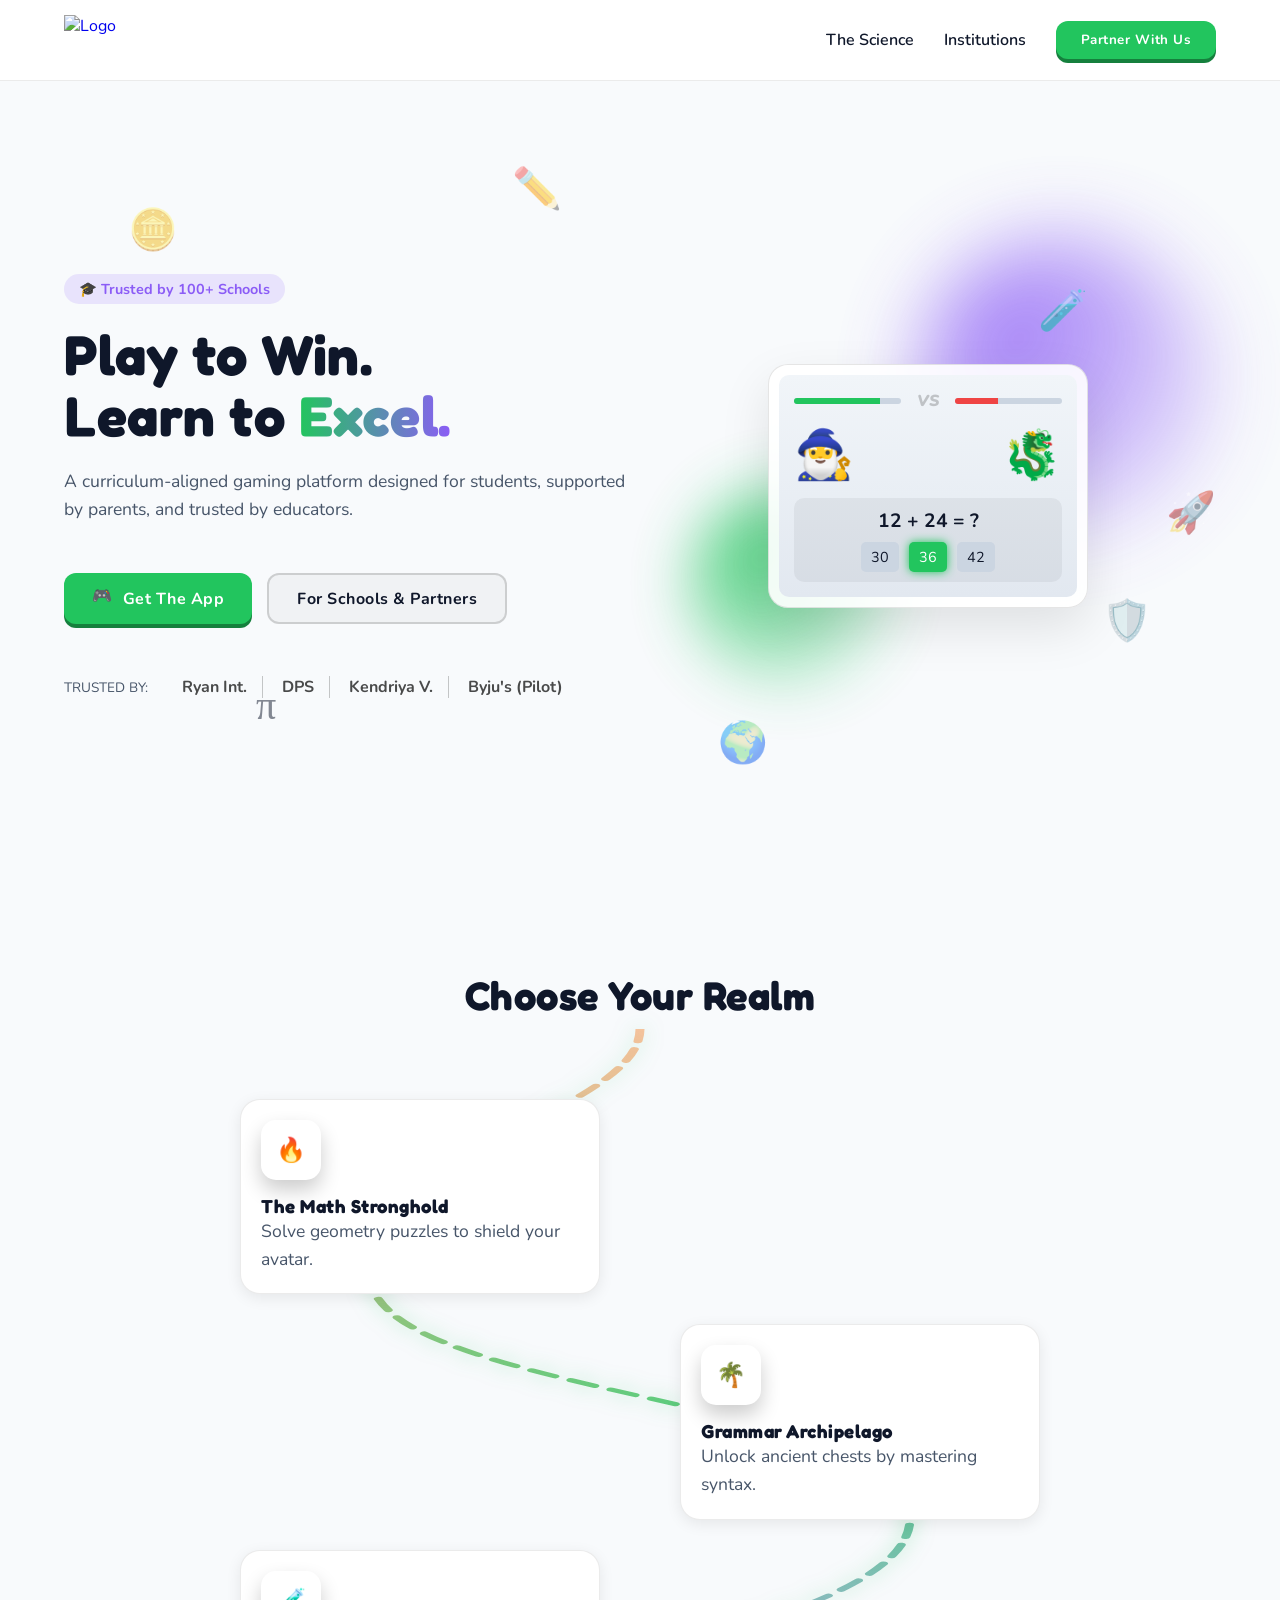
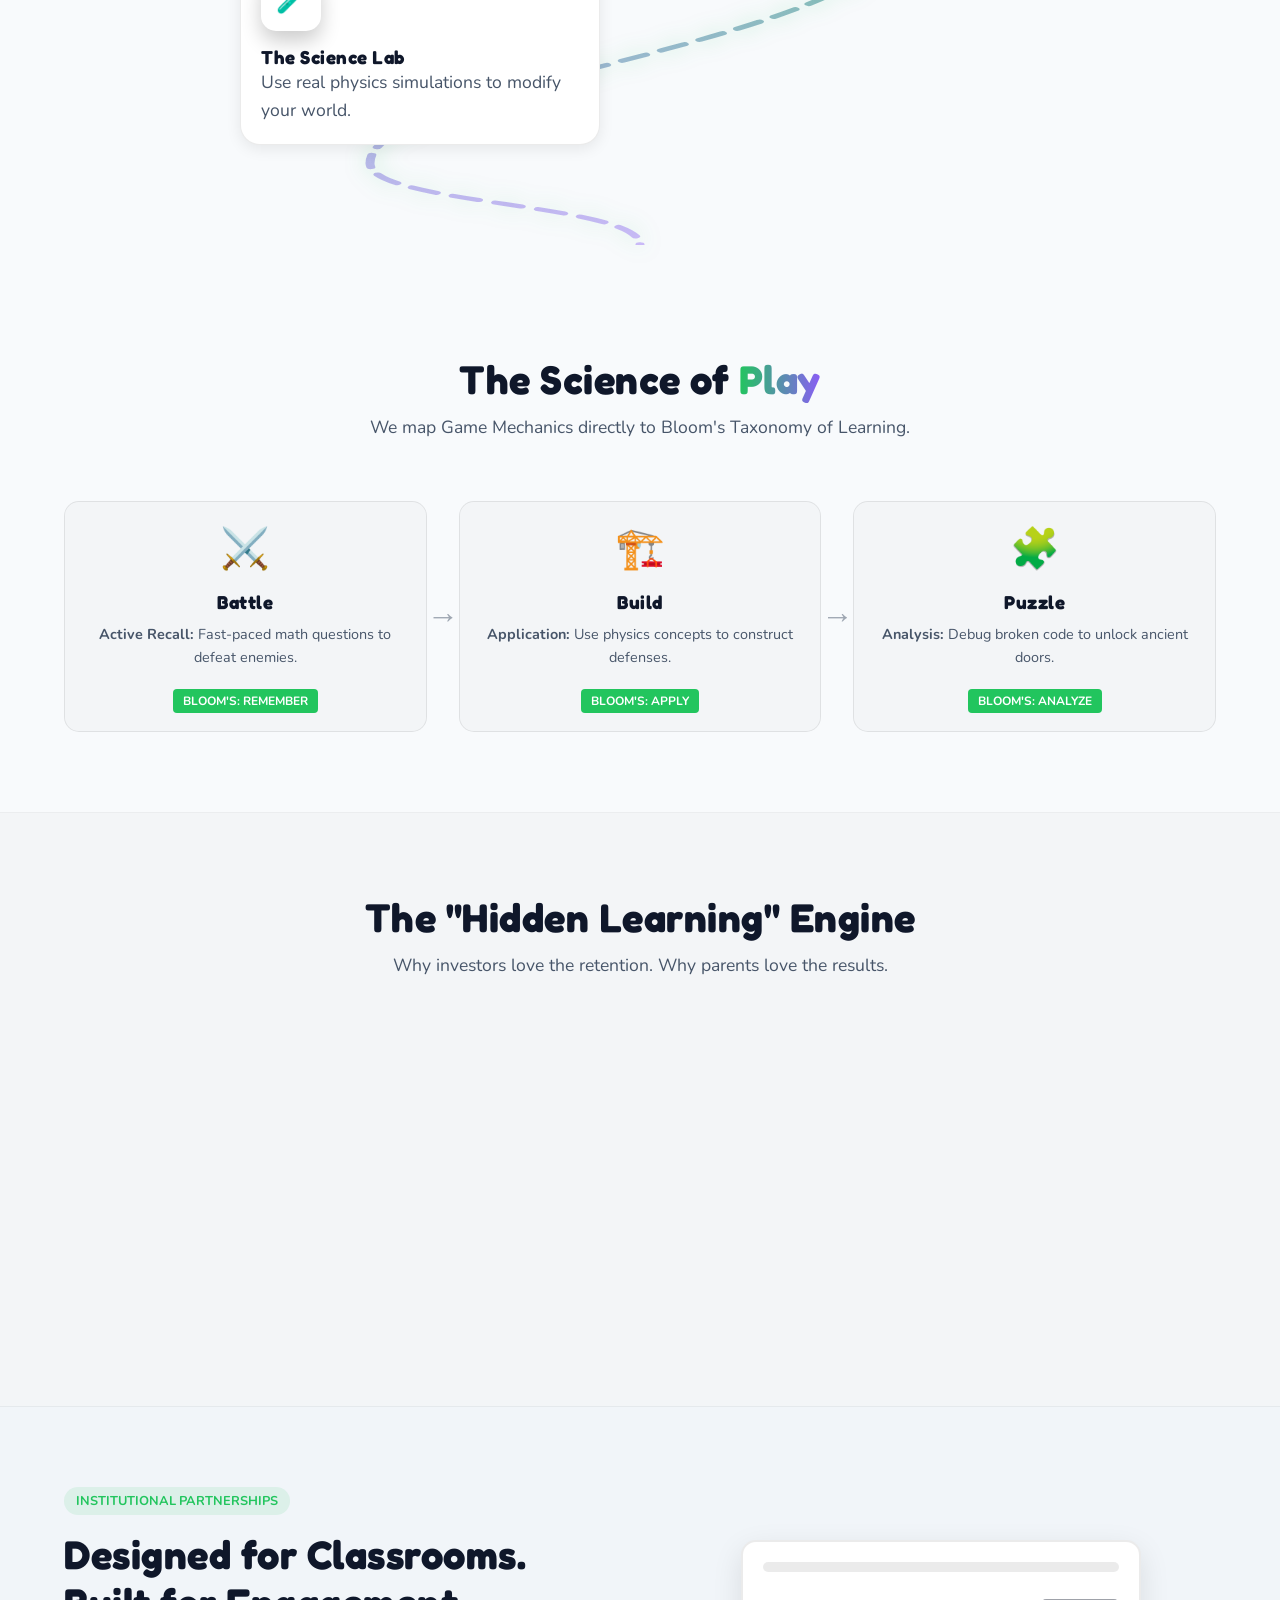
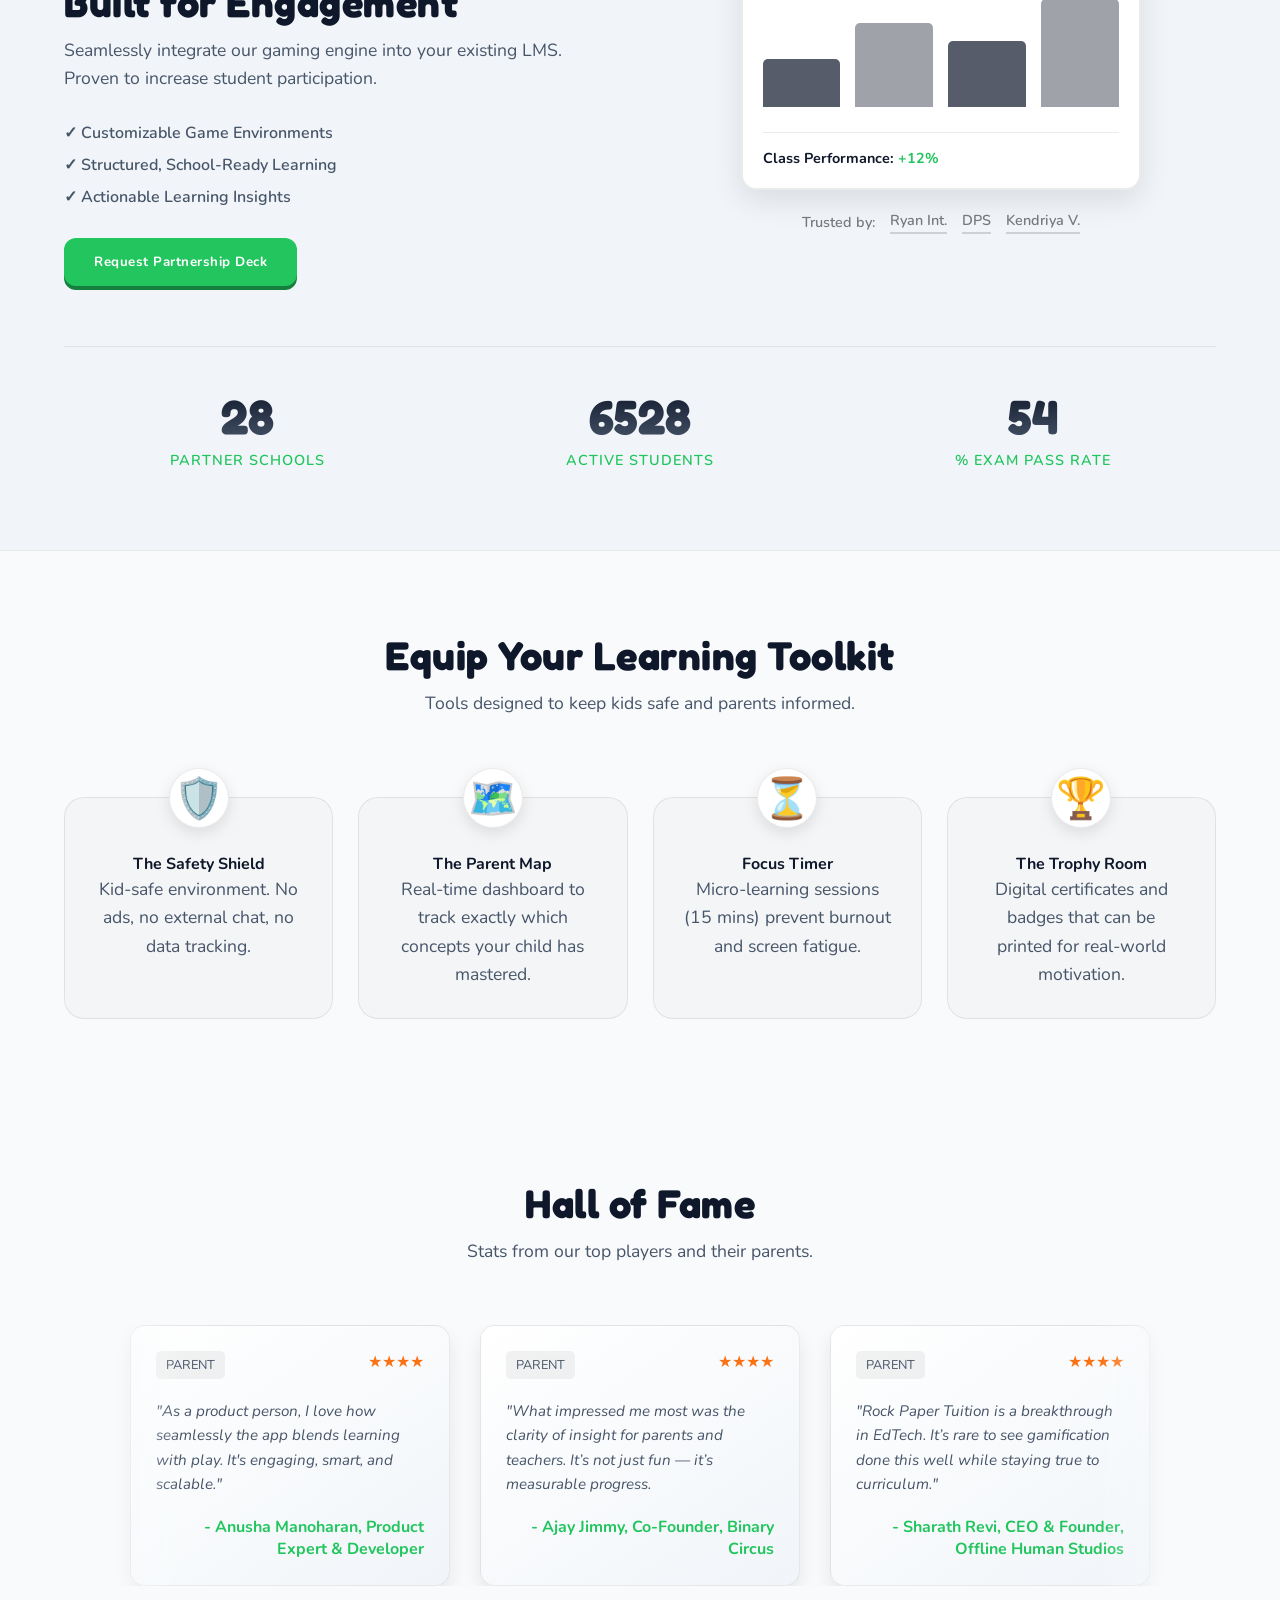
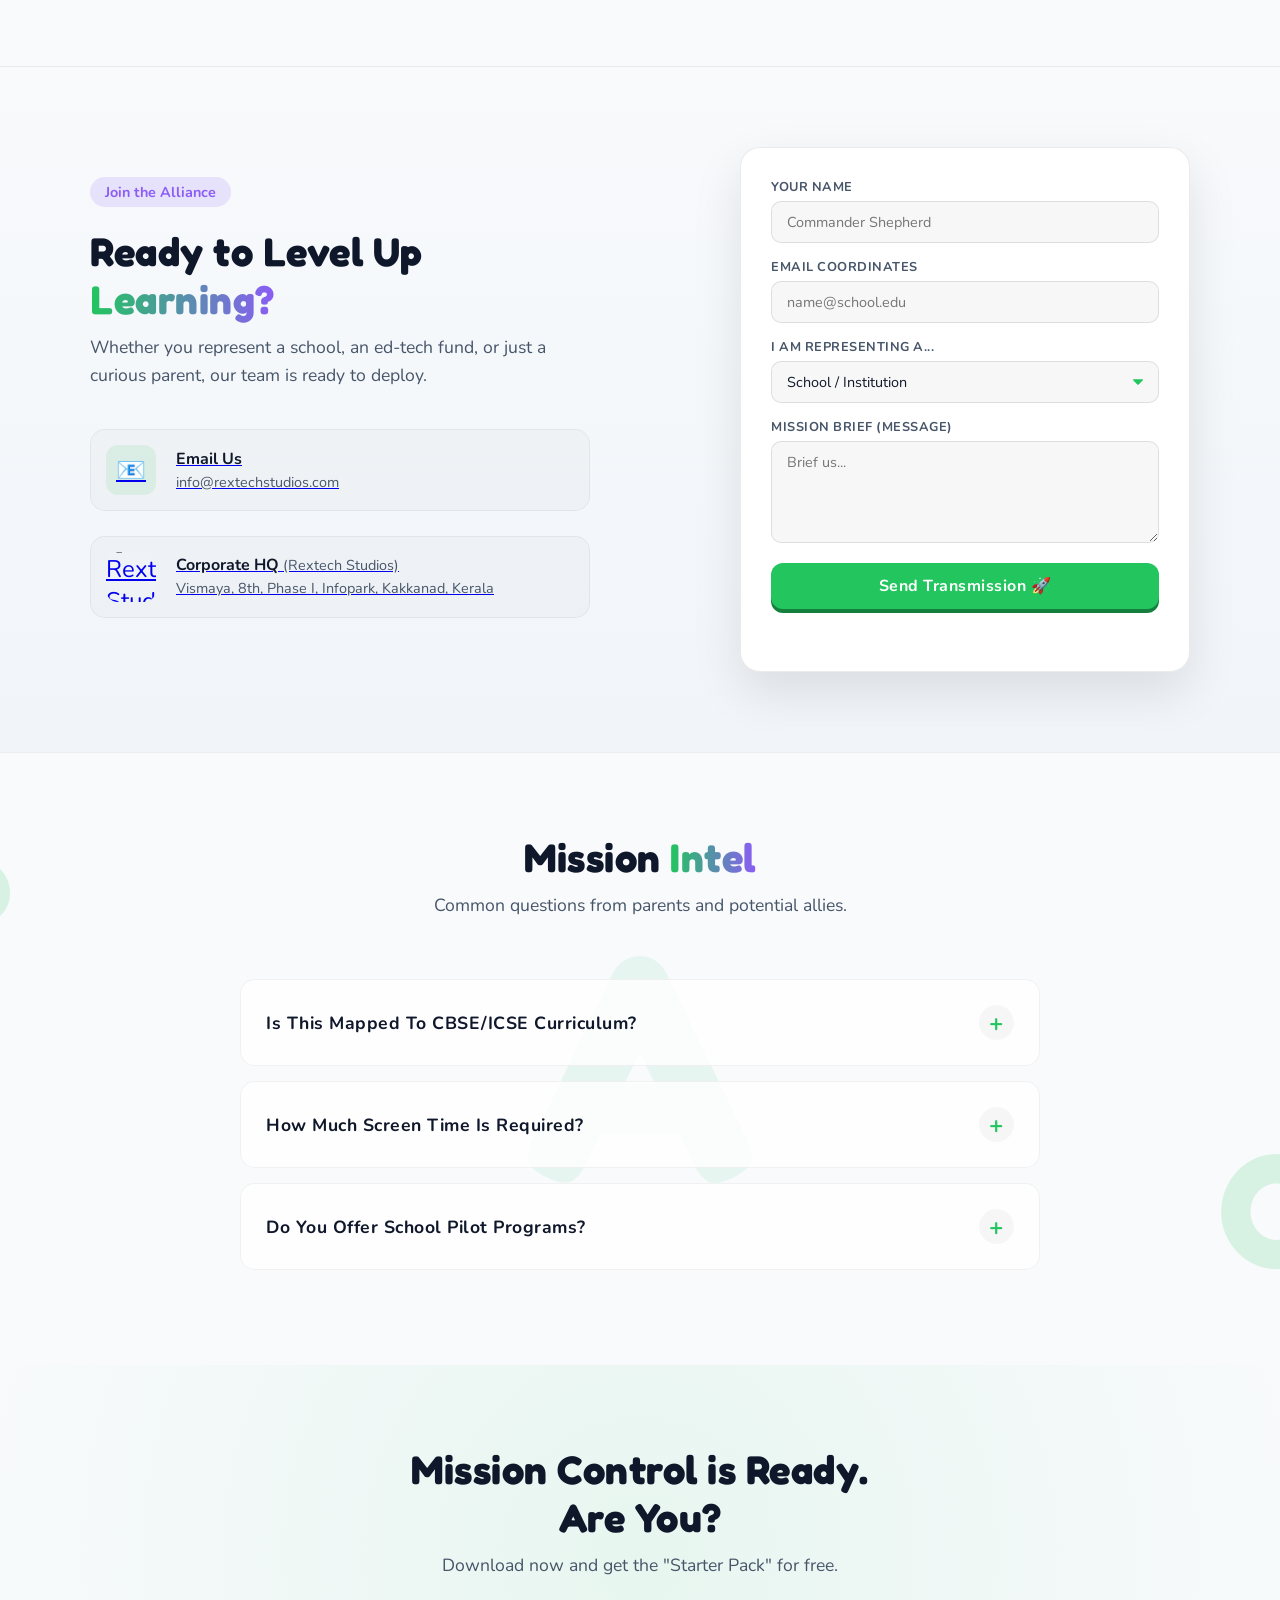
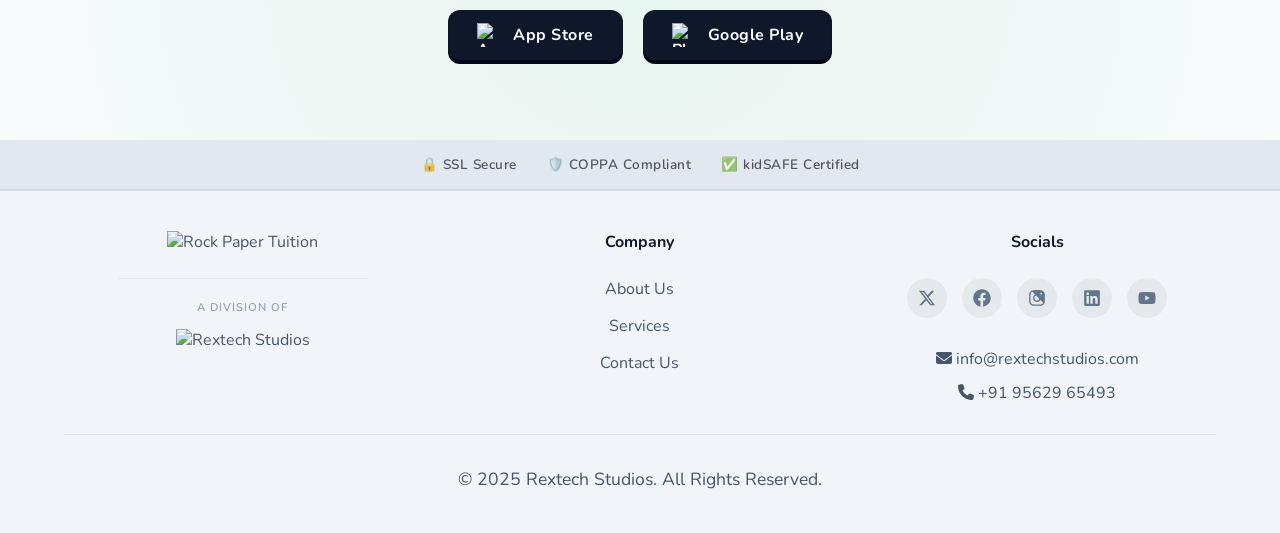
==== commit f7f046aa: "Merge pull request #3 from ashishantonytsr/clean Cleaned up version" ====
--- a/index.html
+++ b/index.html
@@ -93,7 +93,7 @@
         </div>
 
         <div class="hero-content">
-            <span class="badge">🎓 Trusted by 10+ Schools</span>
+            <span class="badge">🎓 Trusted by 100+ Schools</span>
             <h1>Play to Win. <br>Learn to <span class="gradient-text">Excel.</span></h1>
             <p>A curriculum-aligned gaming platform designed for students, supported by parents, and trusted by
                 educators.</p>
@@ -459,24 +459,23 @@
                     deploy.</p>
 
                 <div class="contact-methods">
-                    <div class="method-row">
+                    <a href="mailto:info@rextechstudios.com?subject=Inquiry%20Regarding%20Rock%20Paper%20Tuition&body=Dear%20Team%2C%0A%0AI%20am%20writing%20to%20inquire%20about%20Rock%20Paper%20Tuition.%0A%0A%5BBriefly%20mention%20the%20purpose%20of%20your%20inquiry%20here%20%E2%80%94%20e.g.%2C%20opportunity%2C%20collaboration%2C%20internship%2C%20services%2C%20etc.%5D" class="method-row method-link">
                         <div class="method-icon">📧</div>
                         <div class="method-text">
                             <strong>Email Us</strong>
                             <span>info@rextechstudios.com</span>
                         </div>
-                    </div>
-                    <div class="method-row">
+                    </a>
+                    <a href="https://maps.app.goo.gl/BPnEXDeHGJGwuVNh8" target="_blank" rel="noopener noreferrer" class="method-row method-link">
                         <div class="method-icon brand-icon-bg">
                             <img src="assets/parent-logo-square.png" alt="Rextech Studios" class="contact-parent-logo">
                         </div>
 
                         <div class="method-text">
-                            <strong class="hq-title">Corporate HQ <span class="highlight-parent">(Rextech
-                                    Studios)</span></strong>
+                            <strong class="hq-title">Corporate HQ <span class="highlight-parent">(Rextech Studios)</span></strong>
                             <span class="hq-address">Vismaya, 8th, Phase I, Infopark, Kakkanad, Kerala</span>
                         </div>
-                    </div>
+                    </a>
                 </div>
             </div>
 
@@ -605,7 +604,9 @@
 
                 <div class="parent-company-block">
                     <p class="parent-label">A Division of</p>
-                    <img src="assets/parent-logo.png" alt="Rextech Studios" class="parent-full-logo">
+                    <a href="https://www.rextechstudios.com" target="_blank" rel="noopener noreferrer">
+                        <img src="assets/parent-logo.png" alt="Rextech Studios" class="parent-full-logo">
+                    </a>
                 </div>
             </div>
 
@@ -619,32 +620,31 @@
             <div class="footer-col">
                 <h4>Socials</h4>
                 <div class="social-icons">
-                    <a href="https://x.com/RPT_EduGame" aria-label="Twitter">
+                    <a href="https://x.com/RPT_EduGame" aria- target="_blank" rel="noopener noreferrer"label="Twitter">
                         <svg viewBox="0 0 512 512" width="20">
                             <path
                                 d="M389.2 48h70.6L305.6 224.2 487 464H345L233.7 318.6 106.5 464H35.8L200.7 275.5 26.8 48H172.4L272.9 180.9 389.2 48zM365.7 421.8h39.1L151.1 88h-42L365.7 421.8z" />
                         </svg>
                     </a>
-                    <a href="https://www.facebook.com/people/Rock-Paper-Tuition/61576890796162/#" aria-label="Facebook">
+                    <a href="https://www.facebook.com/people/Rock-Paper-Tuition/61576890796162/#" aria-label="Facebook" target="_blank" rel="noopener noreferrer">
                         <svg viewBox="0 0 512 512" width="20">
                             <path
                                 d="M504 256C504 119 393 8 256 8S8 119 8 256c0 121.3 87.1 222.4 203 245.7V327.7h-63V256h63v-54.6c0-62.2 37-96.5 93.7-96.5 27.1 0 55.5 4.8 55.5 4.8v61h-31.3c-30.8 0-40.4 19.1-40.4 38.7V256h68.8l-11 71.7h-57.8V501.7C416.9 478.4 504 377.3 504 256z" />
                         </svg>
                     </a>
-                    <a href="https://www.instagram.com/rockpapertuition/" aria-label="Instagram">
+                    <a href="https://www.instagram.com/rockpapertuition/" aria-label="Instagram" target="_blank" rel="noopener noreferrer">
                         <svg viewBox="0 0 448 512" width="20">
                             <path
                                 d="M224.1 141c-63.6 0-114.9 51.3-114.9 114.9s51.3 114.9 114.9 114.9S339 319.5 339 255.9 287.7 141 224.1 141zm0 189.6c-41.1 0-74.7-33.5-74.7-74.7s33.5-74.7 74.7-74.7 74.7 33.5 74.7 74.7-33.5 74.7-74.7 74.7zm146.4-194.3c0 14.9-12 26.8-26.8 26.8-14.9 0-26.8-12-26.8-26.8s12-26.8 26.8-26.8 26.8 12 26.8 26.8zm76.1 27.2c-1.7-35.9-9.9-67.7-36.2-93.9-26.2-26.2-58-34.4-93.9-36.2-37-2.1-147.9-2.1-184.9 0-35.8 1.7-67.6 9.9-93.9 36.1s-34.4 58-36.2 93.9c-2.1 37-2.1 147.9 0 184.9 1.7 35.9 9.9 67.7 36.2 93.9s58 34.4 93.9 36.2c37 2.1 147.9 2.1 184.9 0 35.9-1.7 67.7-9.9 93.9-36.2 26.2-26.2 34.4-58 36.2-93.9 2.1-37 2.1-147.8 0-184.8zM398.8 388c-7.8 19.6-22.9 34.7-42.6 42.6-29.5 11.7-99.5 9-132.1 9s-102.7 2.6-132.1-9c-19.6-7.8-34.7-22.9-42.6-42.6-11.7-29.5-9-99.5-9-132.1s-2.6-102.7 9-132.1c7.8-19.6 22.9-34.7 42.6-42.6 29.5-11.7 99.5-9 132.1s102.7-2.6 132.1 9c19.6 7.8 34.7 22.9 42.6 42.6 11.7 29.5 9 99.5 9 132.1s2.7 102.7-9 132.1z" />
                         </svg>
                     </a>
-                    <a href="https://www.linkedin.com/company/rockpapertuition/" aria-label="LinkedIn">
+                    <a href="https://www.linkedin.com/company/rockpapertuition/" aria-label="LinkedIn" target="_blank" rel="noopener noreferrer">
                         <svg viewBox="0 0 448 512" width="20">
                             <path
                                 d="M416 32H31.9C14.3 32 0 46.5 0 64.3v383.4C0 465.5 14.3 480 31.9 480H416c17.6 0 32-14.5 32-32.3V64.3c0-17.8-14.4-32.3-32-32.3zM135.4 416H69V202.2h66.5V416zm-33.2-243c-21.3 0-38.5-17.3-38.5-38.5S80.9 96 102.2 96c21.2 0 38.5 17.3 38.5 38.5 0 21.3-17.2 38.5-38.5 38.5zm282.1 243h-66.4V312c0-24.8-.5-56.7-34.5-56.7-34.6 0-39.9 27-39.9 54.9V416h-66.4V202.2h63.7v29.2h.9c8.9-16.8 30.6-34.5 62.9-34.5 67.2 0 79.7 44.3 79.7 101.9V416z" />
                         </svg>
                     </a>
-                    <a href="https://www.youtube.com/@rockpapertuition" aria-label="YouTube" target="_blank"
-                        class="social-link">
+                    <a href="https://www.youtube.com/@rockpapertuition" aria-label="YouTube" class="social-link" target="_blank" rel="noopener noreferrer">
                         <svg viewBox="0 0 576 512" width="20" fill="currentColor">
                             <path
                                 d="M549.7 124.1c-6.3-23.7-24.8-42.3-48.3-48.6C458.8 64 288 64 288 64S117.2 64 74.6 75.5c-23.5 6.3-42 24.9-48.3 48.6-11.4 42.9-11.4 132.3-11.4 132.3s0 89.4 11.4 132.3c6.3 23.7 24.8 42.3 48.3 48.6 42.6 11.5 213.4 11.5 213.4 11.5s170.8 0 213.4-11.5c23.5-6.3 42-24.9 48.3-48.6 11.4-42.9 11.4-132.3 11.4-132.3s0-89.4-11.4-132.3zm-317.5 213.5V175.2l142.7 81.2-142.7 81.2z" />
@@ -653,7 +653,8 @@
                 </div>
 
                 <div class="contact-details">
-                    <a href="mailto:info@rextechstudios.com" class="contact-link" style="margin-bottom: 0;">
+                    <a href="mailto:info@rextechstudios.com?subject=Inquiry%20Regarding%20Rock%20Paper%20Tuition&body=Dear%20Team%2C%0A%0AI%20am%20writing%20to%20inquire%20about%20Rock%20Paper%20Tuition.%0A%0A%5BBriefly%20mention%20the%20purpose%20of%20your%20inquiry%20here%20%E2%80%94%20e.g.%2C%20opportunity%2C%20collaboration%2C%20internship%2C%20services%2C%20etc.%5D"
+                        class="contact-link" style="margin-bottom: 0;">
                         <i class="fa-solid fa-envelope"></i> info@rextechstudios.com
                     </a>
                     <a href="tel:+919562965493" class="contact-link" style="margin-bottom: 0;">
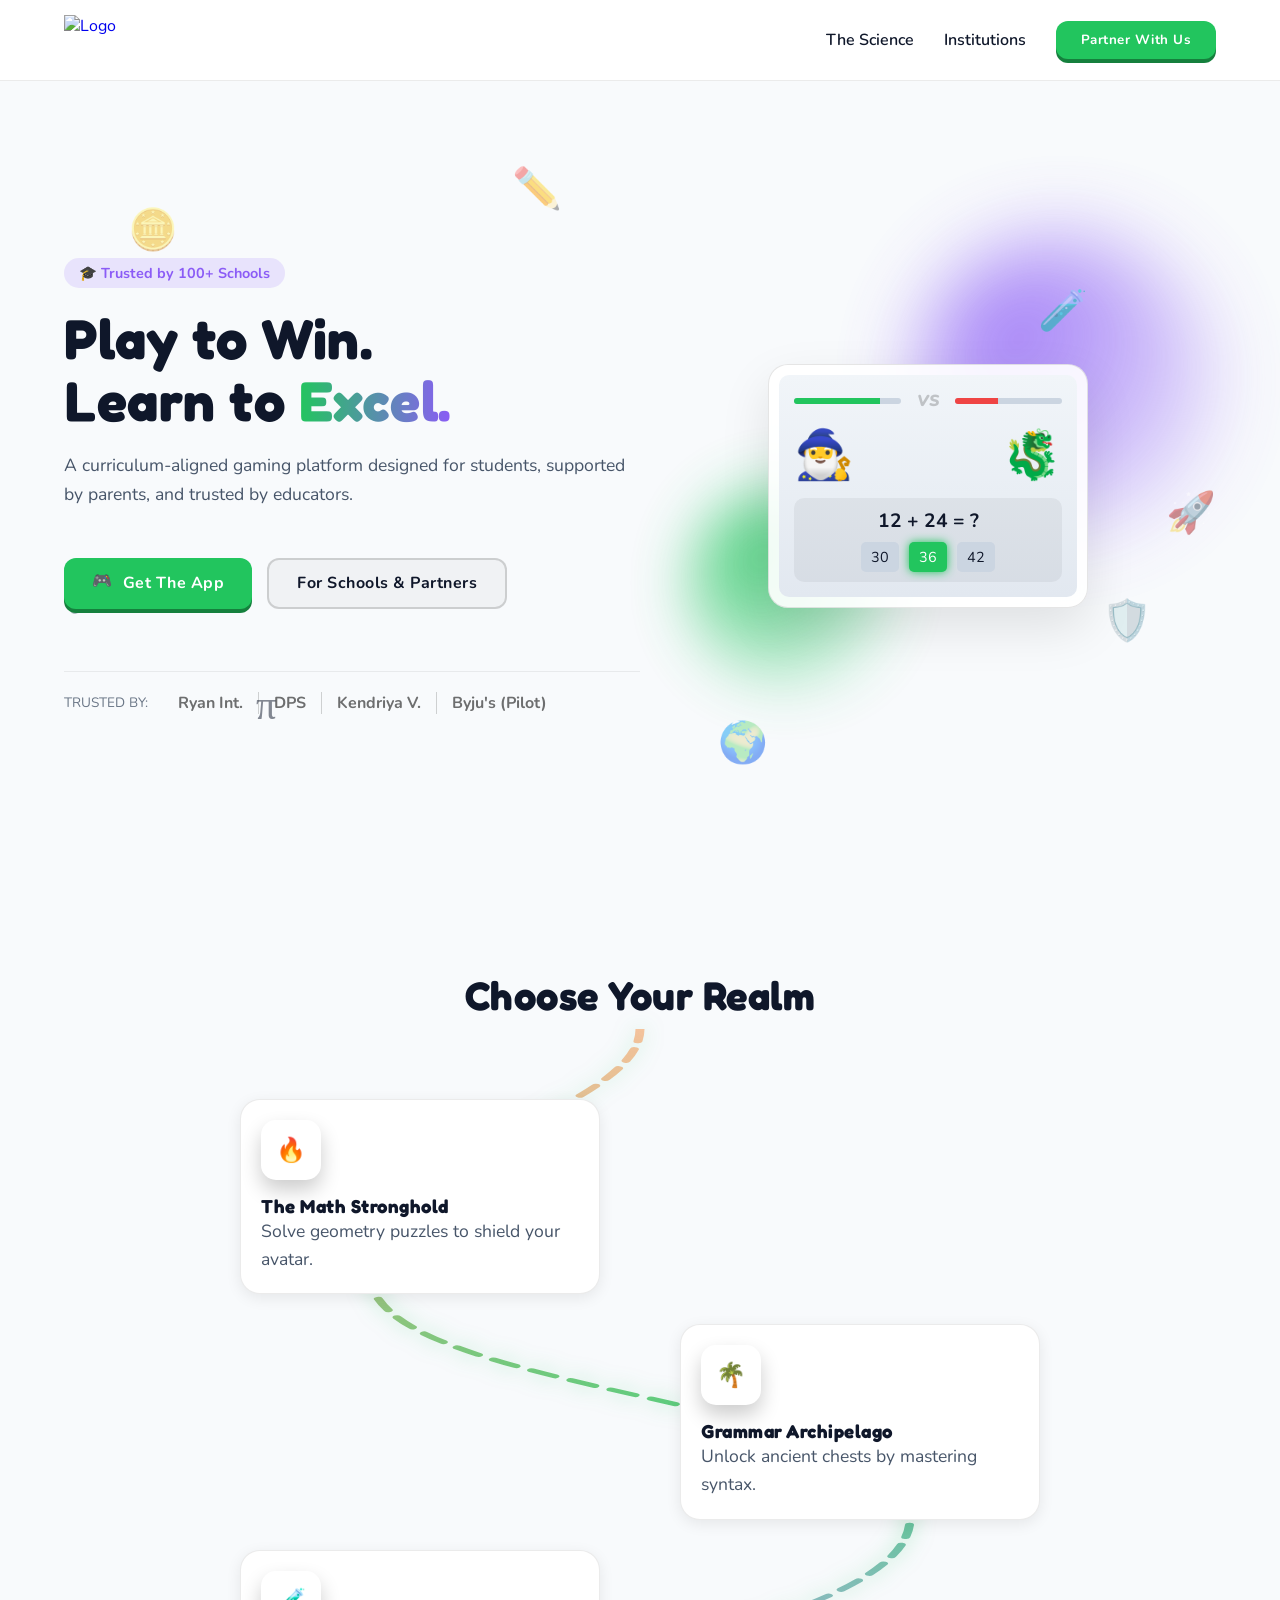
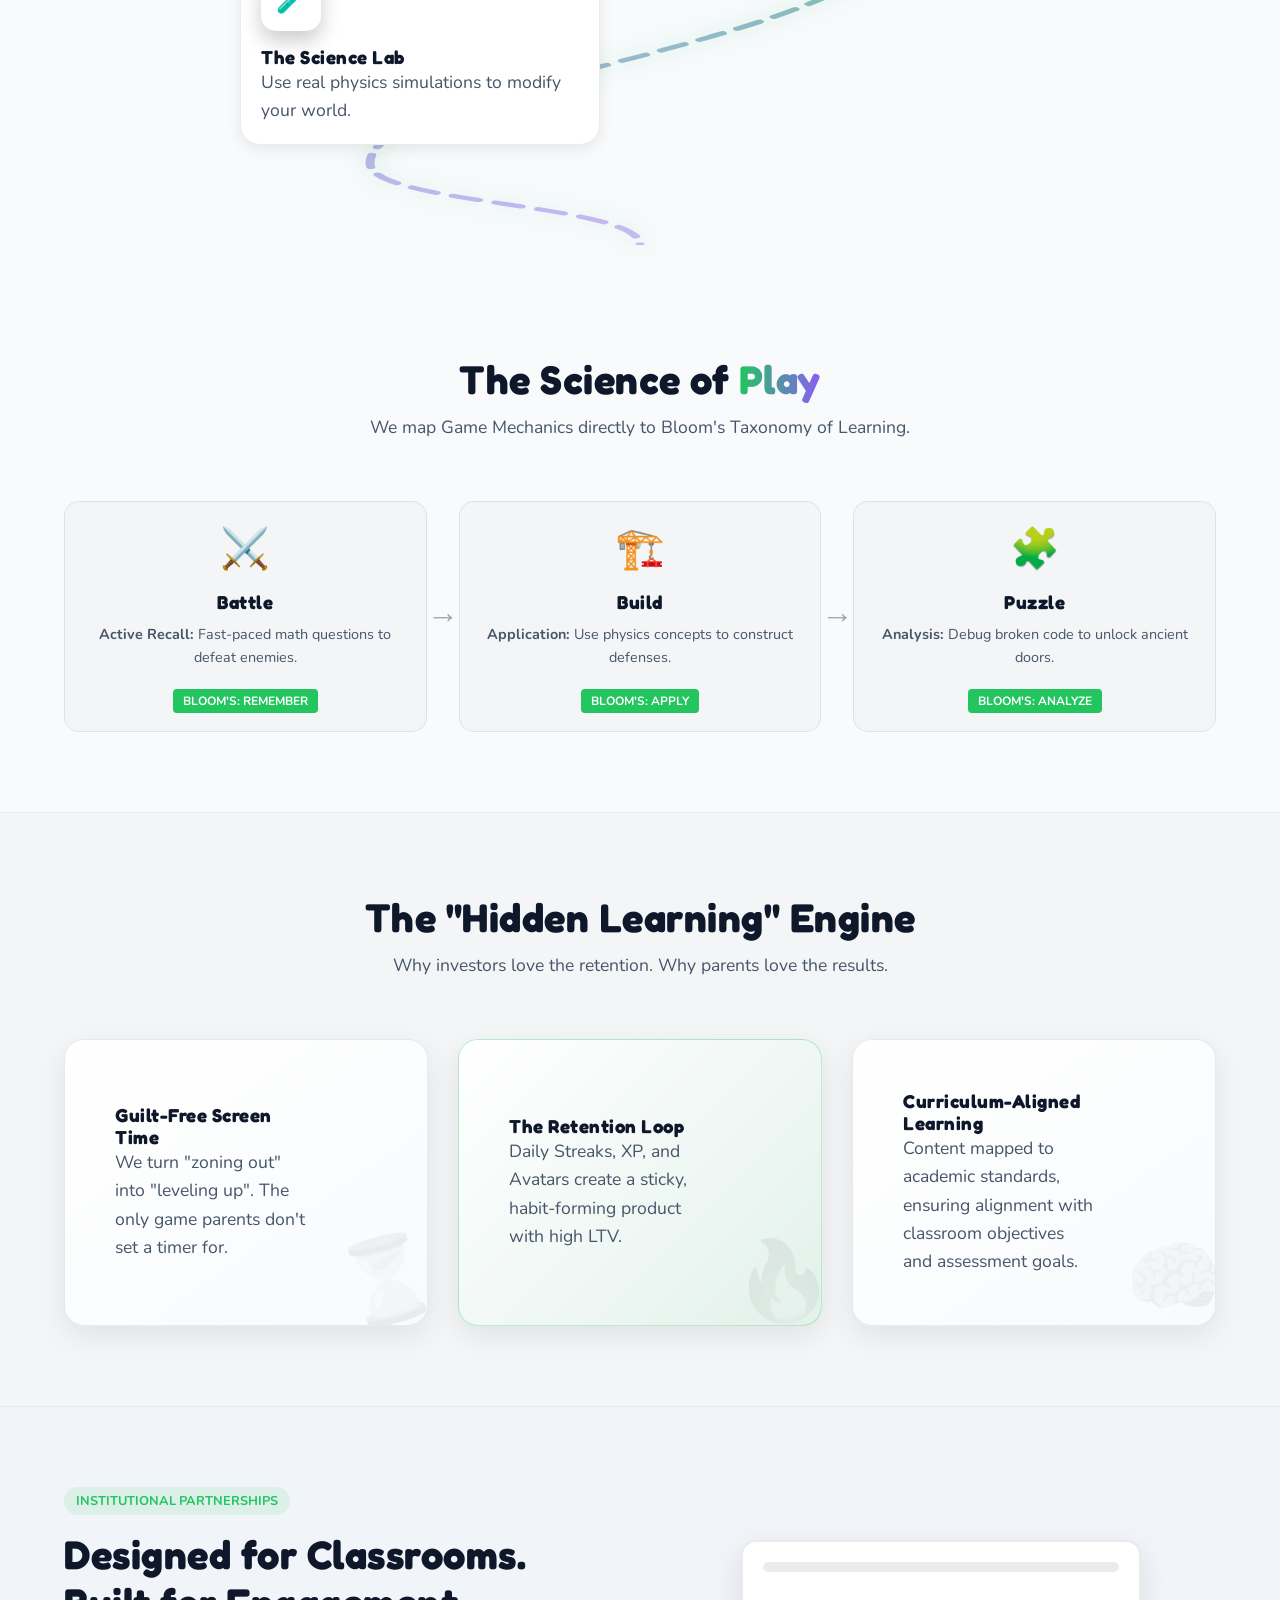
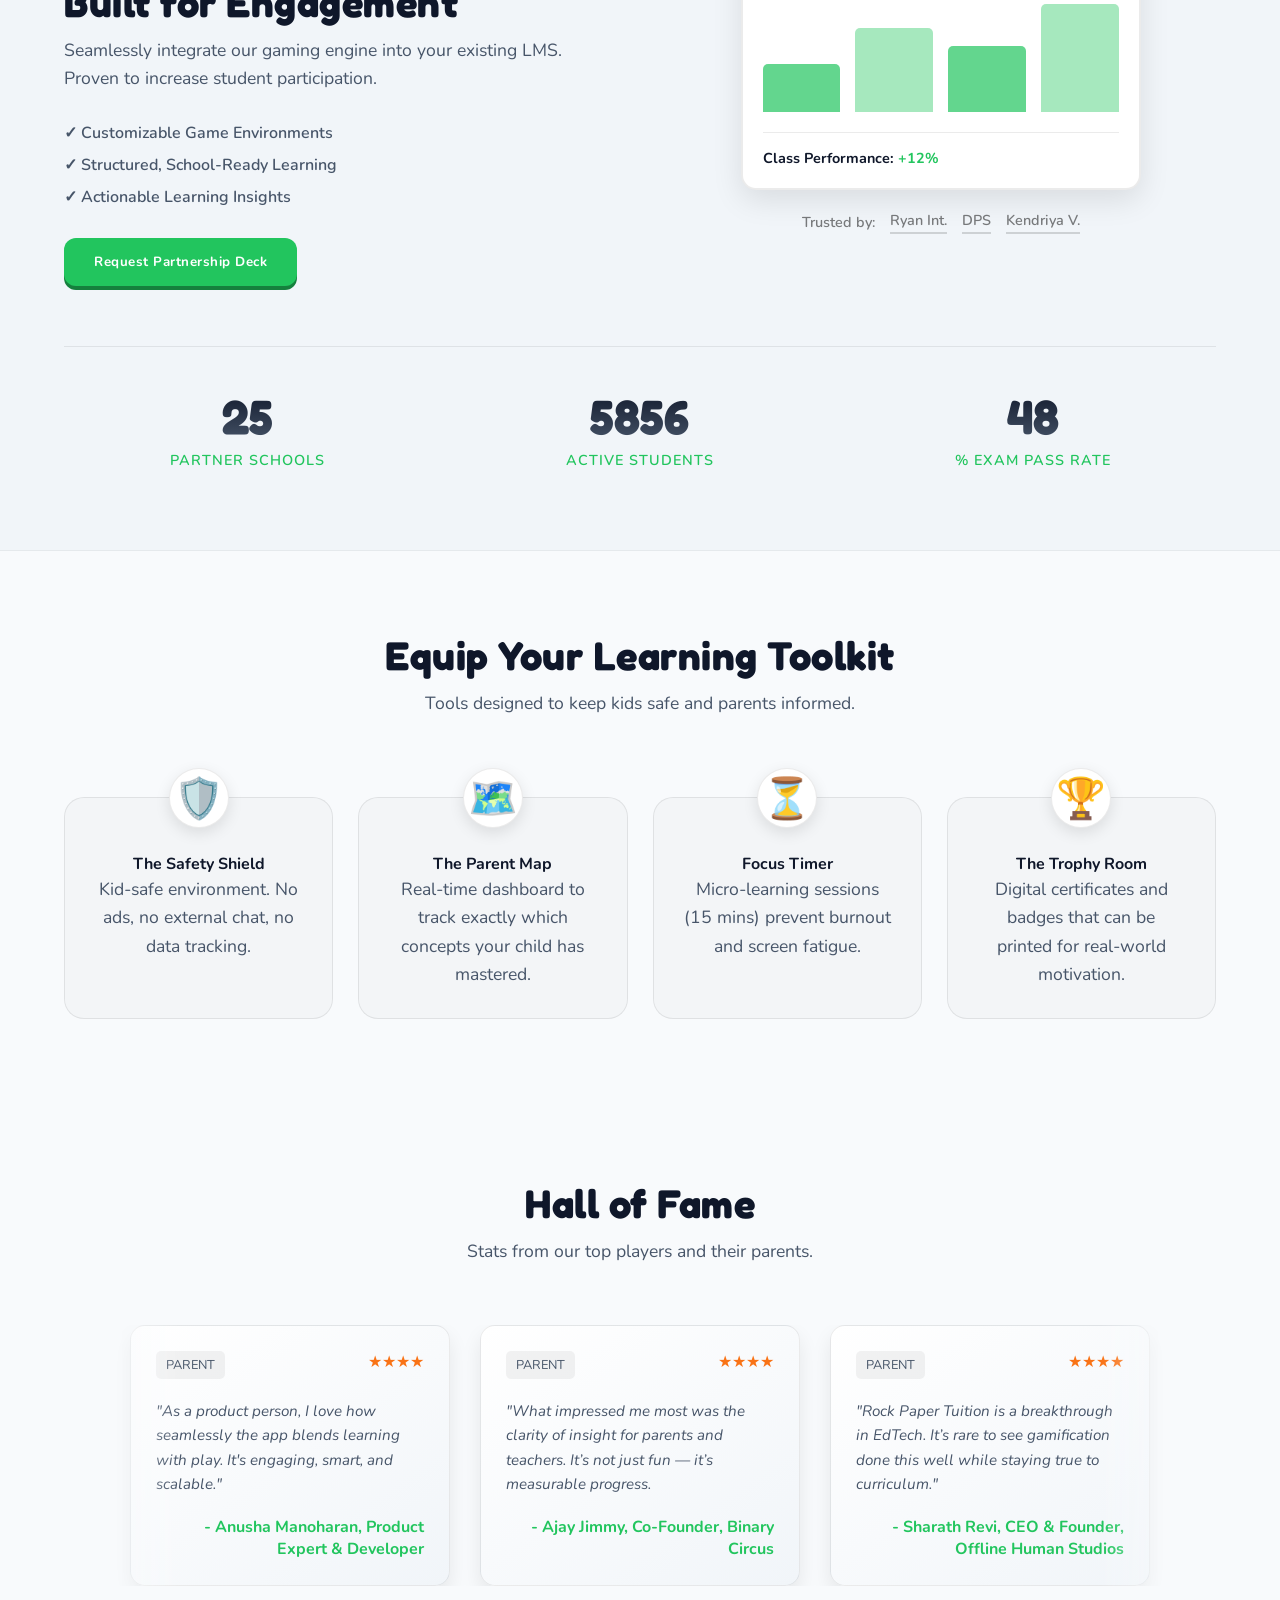
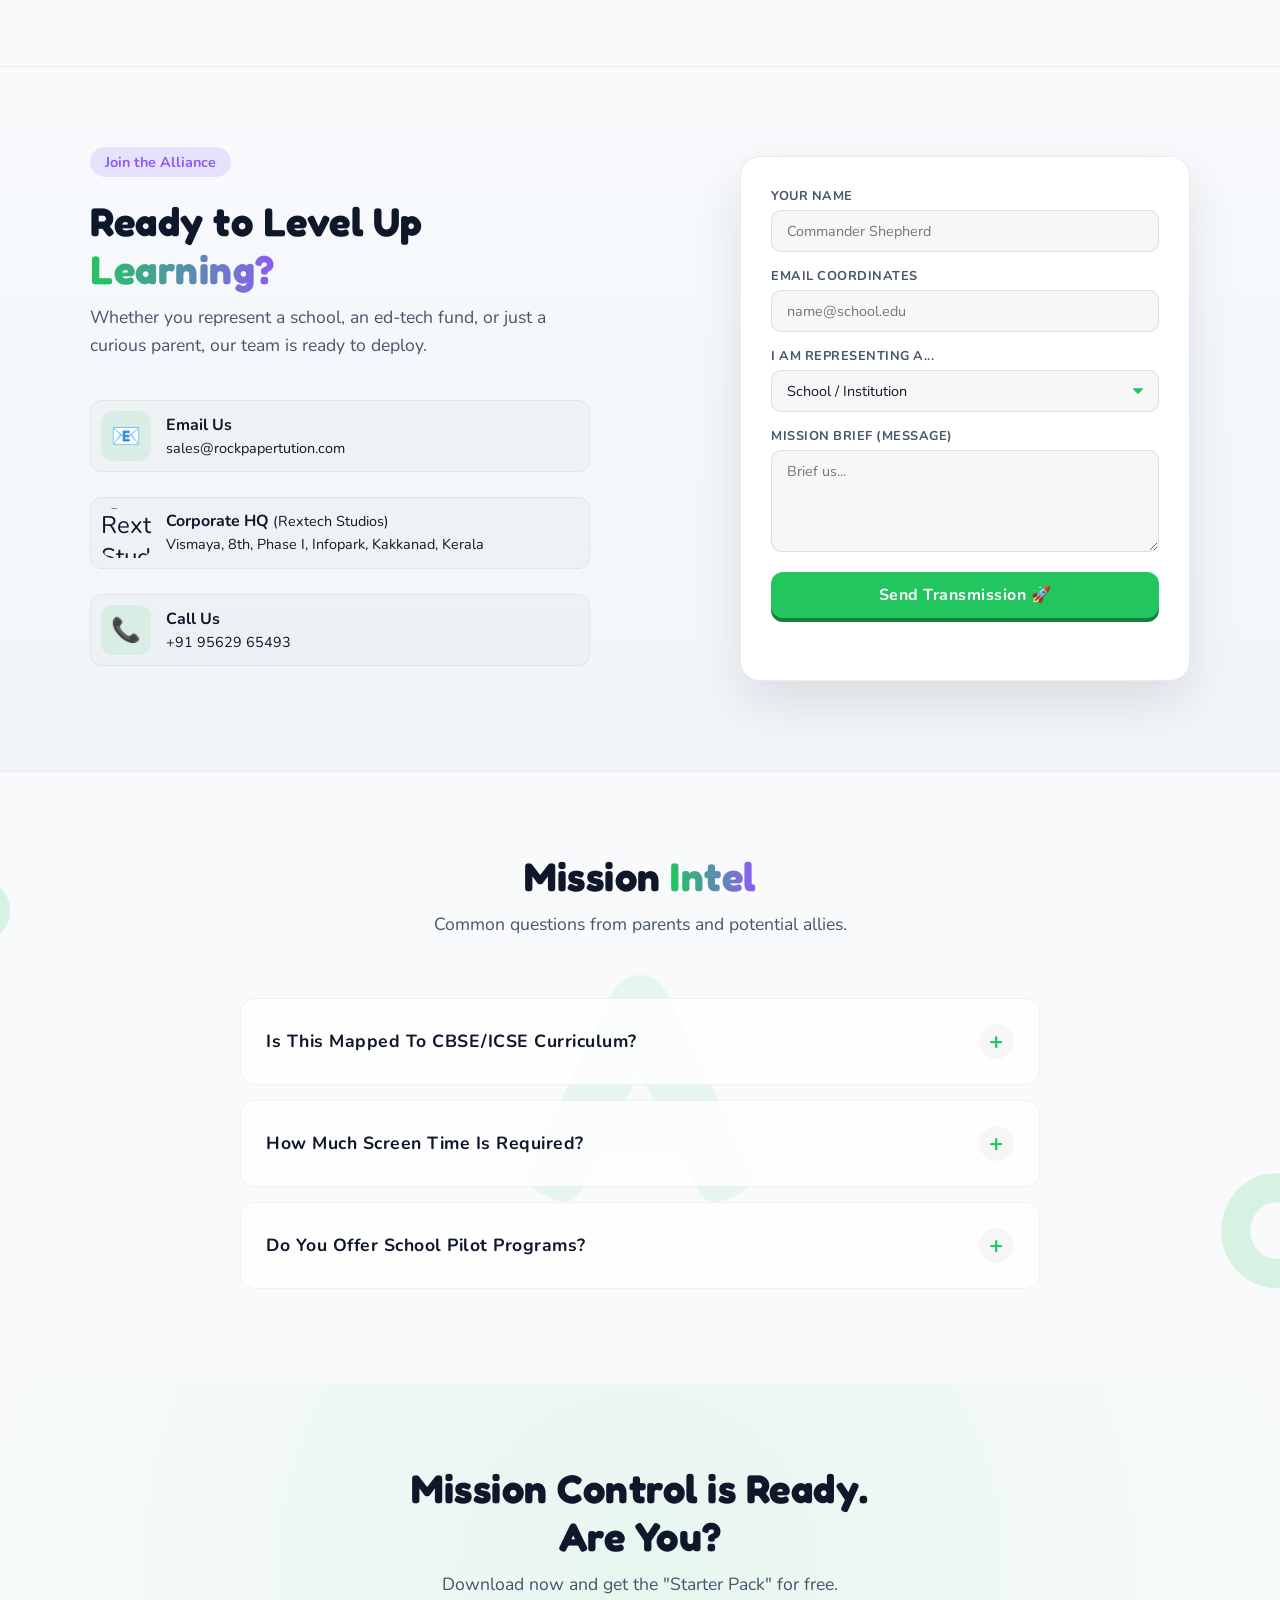
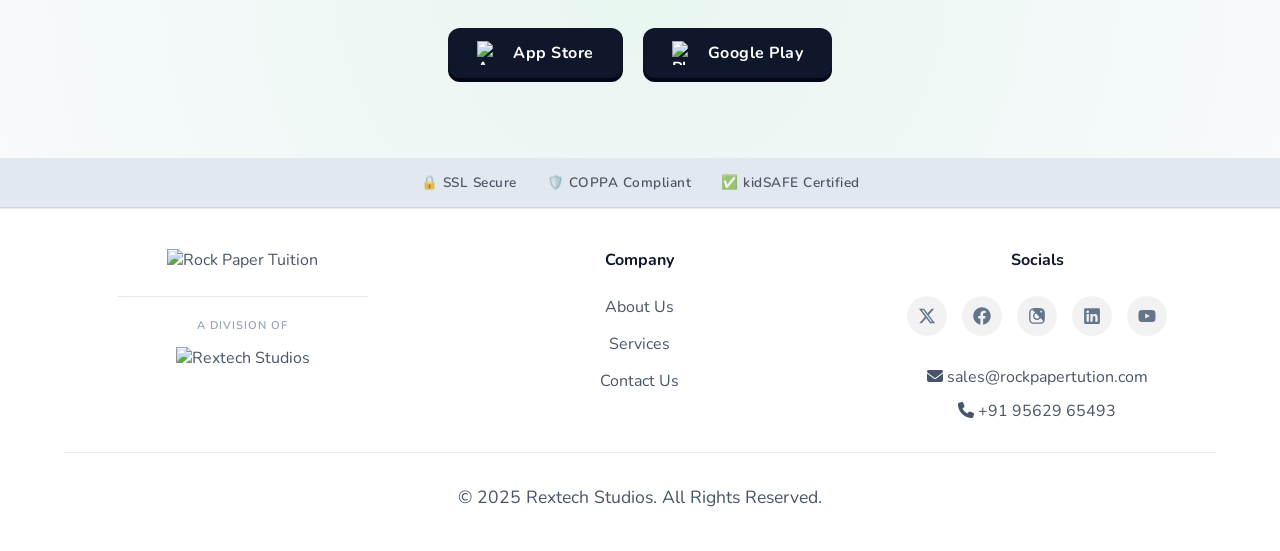
==== commit 287503cd: "changes" ====
--- a/index.html
+++ b/index.html
@@ -292,7 +292,8 @@
             <div class="school-content">
                 <span class="school-badge">Institutional Partnerships</span>
                 <h2>Designed for Classrooms. Built for Engagement</h2>
-                <p>Seamlessly integrate our gaming engine into your existing LMS. Proven to increase student participation.</p>
+                <p>Seamlessly integrate our gaming engine into your existing LMS. Proven to increase student
+                    participation.</p>
                 <ul class="school-features">
                     <li>✓ Customizable Game Environments</li>
                     <li>✓ Structured, School-Ready Learning</li>
@@ -459,21 +460,31 @@
                     deploy.</p>
 
                 <div class="contact-methods">
-                    <a href="mailto:info@rextechstudios.com?subject=Inquiry%20Regarding%20Rock%20Paper%20Tuition&body=Dear%20Team%2C%0A%0AI%20am%20writing%20to%20inquire%20about%20Rock%20Paper%20Tuition.%0A%0A%5BBriefly%20mention%20the%20purpose%20of%20your%20inquiry%20here%20%E2%80%94%20e.g.%2C%20opportunity%2C%20collaboration%2C%20internship%2C%20services%2C%20etc.%5D" class="method-row method-link">
+                    <a href="mailto:sales@rockpapertution.com?subject=Inquiry%20Regarding%20Rock%20Paper%20Tuition&body=Dear%20Team%2C%0A%0AI%20am%20writing%20to%20inquire%20about%20Rock%20Paper%20Tuition.%0A%0A%5BBriefly%20mention%20the%20purpose%20of%20your%20inquiry%20here%20%E2%80%94%20e.g.%2C%20opportunity%2C%20collaboration%2C%20internship%2C%20services%2C%20etc.%5D"
+                        class="method-row method-link">
                         <div class="method-icon">📧</div>
                         <div class="method-text">
                             <strong>Email Us</strong>
-                            <span>info@rextechstudios.com</span>
+                            <span>sales@rockpapertution.com</span>
                         </div>
                     </a>
-                    <a href="https://maps.app.goo.gl/BPnEXDeHGJGwuVNh8" target="_blank" rel="noopener noreferrer" class="method-row method-link">
+                    <a href="https://maps.app.goo.gl/BPnEXDeHGJGwuVNh8" target="_blank" rel="noopener noreferrer"
+                        class="method-row method-link">
                         <div class="method-icon brand-icon-bg">
                             <img src="assets/parent-logo-square.png" alt="Rextech Studios" class="contact-parent-logo">
                         </div>
 
                         <div class="method-text">
-                            <strong class="hq-title">Corporate HQ <span class="highlight-parent">(Rextech Studios)</span></strong>
+                            <strong class="hq-title">Corporate HQ <span class="highlight-parent">(Rextech
+                                    Studios)</span></strong>
                             <span class="hq-address">Vismaya, 8th, Phase I, Infopark, Kakkanad, Kerala</span>
+                        </div>
+                    </a>
+                    <a href="tel:+919562965493" class="method-row method-link">
+                        <div class="method-icon">📞</div>
+                        <div class="method-text">
+                            <strong>Call Us</strong>
+                            <span>+91 95629 65493</span>
                         </div>
                     </a>
                 </div>
@@ -612,39 +623,43 @@
 
             <div class="footer-col">
                 <h4>Company</h4>
-                <a href="https://www.rextechstudios.com/about-us">About Us</a>
-                <a href="https://www.rextechstudios.com/services">Services</a>
-                <a href="https://www.rextechstudios.com/contact-us">Contact Us</a>
+                <a href="https://rextechstudios.com/about" target="_blank" rel="noopener noreferrer">About Us</a>
+                <a href="https://rextechstudios.com/service" target="_blank" rel="noopener noreferrer">Services</a>
+                <a href="https://rextechstudios.com/contact" target="_blank" rel="noopener noreferrer">Contact Us</a>
             </div>
 
             <div class="footer-col">
                 <h4>Socials</h4>
                 <div class="social-icons">
-                    <a href="https://x.com/RPT_EduGame" aria- target="_blank" rel="noopener noreferrer"label="Twitter">
+                    <a href="https://x.com/RPT_EduGame" aria- target="_blank" rel="noopener noreferrer" label="Twitter">
                         <svg viewBox="0 0 512 512" width="20">
                             <path
                                 d="M389.2 48h70.6L305.6 224.2 487 464H345L233.7 318.6 106.5 464H35.8L200.7 275.5 26.8 48H172.4L272.9 180.9 389.2 48zM365.7 421.8h39.1L151.1 88h-42L365.7 421.8z" />
                         </svg>
                     </a>
-                    <a href="https://www.facebook.com/people/Rock-Paper-Tuition/61576890796162/#" aria-label="Facebook" target="_blank" rel="noopener noreferrer">
+                    <a href="https://www.facebook.com/people/Rock-Paper-Tuition/61576890796162/#" aria-label="Facebook"
+                        target="_blank" rel="noopener noreferrer">
                         <svg viewBox="0 0 512 512" width="20">
                             <path
                                 d="M504 256C504 119 393 8 256 8S8 119 8 256c0 121.3 87.1 222.4 203 245.7V327.7h-63V256h63v-54.6c0-62.2 37-96.5 93.7-96.5 27.1 0 55.5 4.8 55.5 4.8v61h-31.3c-30.8 0-40.4 19.1-40.4 38.7V256h68.8l-11 71.7h-57.8V501.7C416.9 478.4 504 377.3 504 256z" />
                         </svg>
                     </a>
-                    <a href="https://www.instagram.com/rockpapertuition/" aria-label="Instagram" target="_blank" rel="noopener noreferrer">
+                    <a href="https://www.instagram.com/rockpapertuition/" aria-label="Instagram" target="_blank"
+                        rel="noopener noreferrer">
                         <svg viewBox="0 0 448 512" width="20">
                             <path
                                 d="M224.1 141c-63.6 0-114.9 51.3-114.9 114.9s51.3 114.9 114.9 114.9S339 319.5 339 255.9 287.7 141 224.1 141zm0 189.6c-41.1 0-74.7-33.5-74.7-74.7s33.5-74.7 74.7-74.7 74.7 33.5 74.7 74.7-33.5 74.7-74.7 74.7zm146.4-194.3c0 14.9-12 26.8-26.8 26.8-14.9 0-26.8-12-26.8-26.8s12-26.8 26.8-26.8 26.8 12 26.8 26.8zm76.1 27.2c-1.7-35.9-9.9-67.7-36.2-93.9-26.2-26.2-58-34.4-93.9-36.2-37-2.1-147.9-2.1-184.9 0-35.8 1.7-67.6 9.9-93.9 36.1s-34.4 58-36.2 93.9c-2.1 37-2.1 147.9 0 184.9 1.7 35.9 9.9 67.7 36.2 93.9s58 34.4 93.9 36.2c37 2.1 147.9 2.1 184.9 0 35.9-1.7 67.7-9.9 93.9-36.2 26.2-26.2 34.4-58 36.2-93.9 2.1-37 2.1-147.8 0-184.8zM398.8 388c-7.8 19.6-22.9 34.7-42.6 42.6-29.5 11.7-99.5 9-132.1 9s-102.7 2.6-132.1-9c-19.6-7.8-34.7-22.9-42.6-42.6-11.7-29.5-9-99.5-9-132.1s-2.6-102.7 9-132.1c7.8-19.6 22.9-34.7 42.6-42.6 29.5-11.7 99.5-9 132.1s102.7-2.6 132.1 9c19.6 7.8 34.7 22.9 42.6 42.6 11.7 29.5 9 99.5 9 132.1s2.7 102.7-9 132.1z" />
                         </svg>
                     </a>
-                    <a href="https://www.linkedin.com/company/rockpapertuition/" aria-label="LinkedIn" target="_blank" rel="noopener noreferrer">
+                    <a href="https://www.linkedin.com/company/rockpapertuition/" aria-label="LinkedIn" target="_blank"
+                        rel="noopener noreferrer">
                         <svg viewBox="0 0 448 512" width="20">
                             <path
                                 d="M416 32H31.9C14.3 32 0 46.5 0 64.3v383.4C0 465.5 14.3 480 31.9 480H416c17.6 0 32-14.5 32-32.3V64.3c0-17.8-14.4-32.3-32-32.3zM135.4 416H69V202.2h66.5V416zm-33.2-243c-21.3 0-38.5-17.3-38.5-38.5S80.9 96 102.2 96c21.2 0 38.5 17.3 38.5 38.5 0 21.3-17.2 38.5-38.5 38.5zm282.1 243h-66.4V312c0-24.8-.5-56.7-34.5-56.7-34.6 0-39.9 27-39.9 54.9V416h-66.4V202.2h63.7v29.2h.9c8.9-16.8 30.6-34.5 62.9-34.5 67.2 0 79.7 44.3 79.7 101.9V416z" />
                         </svg>
                     </a>
-                    <a href="https://www.youtube.com/@rockpapertuition" aria-label="YouTube" class="social-link" target="_blank" rel="noopener noreferrer">
+                    <a href="https://www.youtube.com/@rockpapertuition" aria-label="YouTube" class="social-link"
+                        target="_blank" rel="noopener noreferrer">
                         <svg viewBox="0 0 576 512" width="20" fill="currentColor">
                             <path
                                 d="M549.7 124.1c-6.3-23.7-24.8-42.3-48.3-48.6C458.8 64 288 64 288 64S117.2 64 74.6 75.5c-23.5 6.3-42 24.9-48.3 48.6-11.4 42.9-11.4 132.3-11.4 132.3s0 89.4 11.4 132.3c6.3 23.7 24.8 42.3 48.3 48.6 42.6 11.5 213.4 11.5 213.4 11.5s170.8 0 213.4-11.5c23.5-6.3 42-24.9 48.3-48.6 11.4-42.9 11.4-132.3 11.4-132.3s0-89.4-11.4-132.3zm-317.5 213.5V175.2l142.7 81.2-142.7 81.2z" />
@@ -653,9 +668,9 @@
                 </div>
 
                 <div class="contact-details">
-                    <a href="mailto:info@rextechstudios.com?subject=Inquiry%20Regarding%20Rock%20Paper%20Tuition&body=Dear%20Team%2C%0A%0AI%20am%20writing%20to%20inquire%20about%20Rock%20Paper%20Tuition.%0A%0A%5BBriefly%20mention%20the%20purpose%20of%20your%20inquiry%20here%20%E2%80%94%20e.g.%2C%20opportunity%2C%20collaboration%2C%20internship%2C%20services%2C%20etc.%5D"
+                    <a href="mailto:sales@rockpapertution.com?subject=Inquiry%20Regarding%20Rock%20Paper%20Tuition&body=Dear%20Team%2C%0A%0AI%20am%20writing%20to%20inquire%20about%20Rock%20Paper%20Tuition.%0A%0A%5BBriefly%20mention%20the%20purpose%20of%20your%20inquiry%20here%20%E2%80%94%20e.g.%2C%20opportunity%2C%20collaboration%2C%20internship%2C%20services%2C%20etc.%5D"
                         class="contact-link" style="margin-bottom: 0;">
-                        <i class="fa-solid fa-envelope"></i> info@rextechstudios.com
+                        <i class="fa-solid fa-envelope"></i> sales@rockpapertution.com
                     </a>
                     <a href="tel:+919562965493" class="contact-link" style="margin-bottom: 0;">
                         <i class="fa-solid fa-phone"></i> +91 95629 65493
--- a/style.css
+++ b/style.css
@@ -1,8 +1,8 @@
 :root {
     --bg-dark: #f8fafc;
     --bg-card: #ffffff;
-    --primary: #22c55e; /* Duolingo Green */
-    --accent: #f97316; /* Dragon Orange */
+    --primary: #22c55e;
+    --accent: #f97316;
     --purple: #8b5cf6;
     --text-white: #0f172a;
     --text-gray: #475569;
@@ -17,7 +17,7 @@
     scroll-behavior: smooth;
 }
 
-section{
+section {
     padding: 80px 5% !important;
 }
 
@@ -28,33 +28,47 @@
     overflow-x: hidden;
 }
 
-/* --- Typography --- */
-h1, h2, h3 {
+h1,
+h2,
+h3 {
     font-family: var(--font-heading);
     letter-spacing: 0.5px;
 }
 
-h1 { font-size: 3.5rem; line-height: 1.1; margin-bottom: 20px; }
-h2 { font-size: 2.5rem; margin-bottom: 10px; }
-p { color: var(--text-gray); font-size: 1.1rem; line-height: 1.6; }
+h1 {
+    font-size: 3.5rem;
+    line-height: 1.1;
+    margin-bottom: 20px;
+}
+
+h2 {
+    font-size: 2.5rem;
+    margin-bottom: 10px;
+}
+
+p {
+    color: var(--text-gray);
+    font-size: 1.1rem;
+    line-height: 1.6;
+}
 
 .gradient-text {
     background: linear-gradient(to right, var(--primary), var(--purple));
     -webkit-background-clip: text;
+    background-clip: text;
     -webkit-text-fill-color: transparent;
 }
 
-
-
-.logo { font-weight: 700; font-size: 1.5rem; font-family: var(--font-heading); }
-.highlight { color: var(--primary); }
-
-
-/* ========================================= */
-/* LOGO STYLING (Navbar & Footer)            */
-/* ========================================= */
-
-/* Navbar Logo */
+.logo {
+    font-weight: 700;
+    font-size: 1.5rem;
+    font-family: var(--font-heading);
+}
+
+.highlight {
+    color: var(--primary);
+}
+
 .logo-link {
     display: flex;
     align-items: center;
@@ -62,59 +76,50 @@
 }
 
 .logo-img {
-    height: 50px; /* Standard Nav Height */
+    height: 50px;
     width: auto;
     object-fit: contain;
     transition: transform 0.2s;
 }
 
-.logo-img:hover { transform: scale(1.07); }
-
-/* Footer Logo */
+.logo-img:hover {
+    transform: scale(1.07);
+}
+
 .footer-logo-link {
     display: inline-block;
-    margin-bottom: 15px; /* Space above the slogan */
+    margin-bottom: 15px;
 }
 
 .footer-logo-img {
-    height: 50px; /* Slightly larger in the footer */
+    height: 50px;
     width: auto;
-    /* Optional: If your logo is light, you may want to darken it for light theme */
-    /* filter: brightness(0); */
-}
-
-/* Mobile Adjustments */
-@media (max-width: 768px) {
-    .logo-img { height: 40px; }
-    .footer-logo-img { height: 45px; }
-    .btn-primary-small{
-        width: 80vw;
-        font-size: 1rem;
-    }
 }
 
 .nav-links {
     display: flex;
     gap: 30px;
-    align-items: center !important; /* Forces vertical centering */
-    height: 100%; /* Ensures it fills height if needed */
-}
-.mobile-nav-btn{
+    align-items: center !important;
+    height: 100%;
+}
+
+.mobile-nav-btn {
     margin-bottom: 0 !important;
 }
 
 .nav-links a {
-    display: flex; /* Helps text align better */
-    align-items: center;
-    /* height: 100%; */
+    display: flex;
+    align-items: center;
     color: var(--text-white);
     text-decoration: none;
     font-weight: 600;
     transition: color 0.3s;
 }
-.nav-links a:hover { color: var(--primary); }
-
-/* --- Buttons (The "Chunky" Feel) --- */
+
+.nav-links a:hover {
+    color: var(--primary);
+}
+
 .btn-primary-small {
     padding: 10px 25px;
     background: var(--primary);
@@ -123,7 +128,7 @@
     color: #fff;
     font-weight: 700;
     cursor: pointer;
-    box-shadow: 0 4px 0 #15803d; /* The 3D bottom lip */
+    box-shadow: 0 4px 0 #15803d;
     transition: transform 0.1s, box-shadow 0.1s;
 }
 
@@ -146,7 +151,7 @@
 .btn-secondary {
     padding: 18px 40px;
     background: transparent;
-    border: 2px solid rgba(255,255,255,0.2);
+    border: 2px solid rgba(255, 255, 255, 0.2);
     border-radius: 20px;
     color: #fff;
     font-size: 1.1rem;
@@ -156,15 +161,21 @@
     transition: all 0.2s;
 }
 
-.btn-mega:active, .btn-primary-small:active {
+.btn-mega:active,
+.btn-primary-small:active {
     transform: translateY(4px);
     box-shadow: 0 0 0 transparent;
 }
 
-.btn-mega:hover { background: #16a34a; }
-.btn-secondary:hover { border-color: var(--text-white); background: rgba(0,0,0,0.05); }
-
-/* --- Hero Section --- */
+.btn-mega:hover {
+    background: #16a34a;
+}
+
+.btn-secondary:hover {
+    border-color: var(--text-white);
+    background: rgba(0, 0, 0, 0.05);
+}
+
 .hero {
     display: flex;
     align-items: center;
@@ -174,7 +185,11 @@
     overflow: hidden;
 }
 
-.hero-content { flex: 1; z-index: 2; }
+.hero-content {
+    flex: 1;
+    z-index: 2;
+}
+
 .badge {
     background: rgba(139, 92, 246, 0.15);
     color: var(--purple);
@@ -195,12 +210,12 @@
     align-items: center;
 }
 
-/* Hero Animations (CSS Only Planets) */
 .planet {
     position: absolute;
     border-radius: 50%;
     opacity: 0.8;
 }
+
 .planet-1 {
     width: 300px;
     height: 300px;
@@ -210,6 +225,7 @@
     filter: blur(40px);
     animation: float 6s ease-in-out infinite;
 }
+
 .planet-2 {
     width: 200px;
     height: 200px;
@@ -225,19 +241,31 @@
     backdrop-filter: blur(15px);
     padding: 20px;
     border-radius: 20px;
-    border: 1px solid rgba(0,0,0,0.1);
+    border: 1px solid rgba(0, 0, 0, 0.1);
     display: flex;
     align-items: center;
     gap: 15px;
     z-index: 5;
     animation: float 4s ease-in-out infinite;
-    box-shadow: 0 20px 50px rgba(0,0,0,0.1);
-}
-.avatar { font-size: 3rem; background: #fff; padding: 10px; border-radius: 50%; }
-
-/* --- Journey Section (The Path) --- */
-.journey-section { padding: 100px 5%; position: relative; }
-.section-header { text-align: center; margin-bottom: 60px; }
+    box-shadow: 0 20px 50px rgba(0, 0, 0, 0.1);
+}
+
+.avatar {
+    font-size: 3rem;
+    background: #fff;
+    padding: 10px;
+    border-radius: 50%;
+}
+
+.journey-section {
+    padding: 100px 5%;
+    position: relative;
+}
+
+.section-header {
+    text-align: center;
+    margin-bottom: 60px;
+}
 
 .path-container {
     max-width: 800px;
@@ -264,15 +292,24 @@
     margin-bottom: 30px;
     position: relative;
     width: 45%;
-    border: 1px solid rgba(0,0,0,0.08);
-    transition: transform 0.3s;
-    /* cursor: pointer; */
-    box-shadow: 0 4px 15px rgba(0,0,0,0.08);
-}
-.realm-card:hover { transform: translateY(-10px); border-color: var(--primary); }
-
-.realm-card.left { margin-right: auto; }
-.realm-card.right { margin-left: auto; }
+    border: 1px solid rgba(0, 0, 0, 0.08);
+    transition: transform 0.3s cubic-bezier(0.175, 0.885, 0.32, 1.275);
+    z-index: 1;
+    box-shadow: 0 4px 15px rgba(0, 0, 0, 0.08);
+}
+
+.realm-card:hover {
+    transform: translateY(-10px);
+    border-color: var(--primary);
+}
+
+.realm-card.left {
+    margin-right: auto;
+}
+
+.realm-card.right {
+    margin-left: auto;
+}
 
 .card-icon {
     width: 60px;
@@ -283,13 +320,13 @@
     justify-content: center;
     font-size: 1.5rem;
     margin-bottom: 15px;
-    box-shadow: 0 10px 20px rgba(0,0,0,0.2);
+    box-shadow: 0 10px 20px rgba(0, 0, 0, 0.2);
 }
 
 .tag {
     display: inline-block;
     margin-top: 15px;
-    background: rgba(255,255,255,0.05);
+    background: rgba(255, 255, 255, 0.05);
     padding: 5px 12px;
     border-radius: 10px;
     font-size: 0.8rem;
@@ -298,8 +335,10 @@
     letter-spacing: 1px;
 }
 
-/* --- Engine Section (Bento Grid) --- */
-.engine-section { padding: 100px 5%; background: rgba(0,0,0,0.02); }
+.engine-section {
+    padding: 100px 5%;
+    background: rgba(0, 0, 0, 0.02);
+}
 
 .grid-container {
     display: grid;
@@ -310,11 +349,17 @@
 }
 
 .bento-card {
-    background: var(--bg-card);
+    position: relative;
+    overflow: hidden;
+    display: flex;
+    align-items: center;
+    justify-content: space-between;
     padding: 40px;
-    border-radius: 30px;
-    border: 1px solid rgba(0,0,0,0.08);
-    box-shadow: 0 4px 15px rgba(0,0,0,0.05);
+    background: linear-gradient(145deg, #ffffff, #f8fafc);
+    border: 1px solid rgba(0, 0, 0, 0.08);
+    border-radius: 20px;
+    box-shadow: 0 10px 30px rgba(0, 0, 0, 0.08);
+    transition: all 0.3s ease;
 }
 
 .highlight-card {
@@ -322,44 +367,40 @@
     border: 1px solid rgba(34, 197, 94, 0.3);
 }
 
-/* --- Footer --- */
 footer {
     padding: 80px 5%;
     text-align: center;
-    background: radial-gradient(circle at top, #f1f5f9, #f8fafc);
-}
-
-/* --- Keyframes & Utility --- */
+    background: #ffffff;
+}
+
 @keyframes float {
-    0%, 100% { transform: translateY(0); }
-    50% { transform: translateY(-20px); }
-}
-
-/* Scroll Reveal Classes */
+
+    0%,
+    100% {
+        transform: translateY(0);
+    }
+
+    50% {
+        transform: translateY(-20px);
+    }
+}
+
 .reveal {
     opacity: 0;
     transform: translateY(50px);
     transition: all 0.8s ease-out;
 }
+
 .reveal.active {
     opacity: 1;
     transform: translateY(0);
 }
 
-/* Responsive */
-@media (max-width: 768px) {
-    .hero { flex-direction: column; padding-top: 120px; text-align: center; }
-    h1 { font-size: 2.5rem; }
-    .path-line { left: 20px; }
-    .realm-card { width: 100%; margin-left: 40px !important; }
-}
-
-/* ========================================= */
-/* NEW SECTIONS STYLING (Append to bottom)   */
-/* ========================================= */
-
-/* --- Inventory (Features) --- */
-.inventory-section { padding: 80px 5%; background: #f8fafc; }
+.inventory-section {
+    padding: 80px 5%;
+    background: #f8fafc;
+}
+
 .inventory-grid {
     display: grid;
     grid-template-columns: repeat(auto-fit, minmax(250px, 1fr));
@@ -367,22 +408,53 @@
     max-width: 1200px;
     margin: 0 auto;
 }
+
 .inventory-card {
-    background: rgba(0,0,0,0.02);
-    border: 1px solid rgba(0,0,0,0.08);
+    background: rgba(0, 0, 0, 0.02);
+    border: 1px solid rgba(0, 0, 0, 0.08);
     padding: 30px;
     border-radius: 20px;
     transition: all 0.3s;
-}
+    position: relative;
+    margin-top: 20px;
+    text-align: center;
+}
+
 .inventory-card:hover {
     background: var(--bg-card);
     transform: translateY(-5px);
-    box-shadow: 0 10px 30px rgba(0,0,0,0.1);
-}
-.item-icon { font-size: 2.5rem; margin-bottom: 15px; }
-
-/* --- Pricing (Guilds) --- */
-.pricing-section { padding: 100px 5%; background: #f1f5f9; }
+    box-shadow: 0 10px 30px rgba(0, 0, 0, 0.1);
+}
+
+.item-icon {
+    font-size: 2.5rem;
+    margin-bottom: 15px;
+}
+
+.inventory-card .item-icon {
+    position: absolute;
+    top: -30px;
+    left: 50%;
+    transform: translateX(-50%);
+    background: var(--bg-card);
+    border: 1px solid rgba(0, 0, 0, 0.08);
+    width: 60px;
+    height: 60px;
+    line-height: 60px;
+    border-radius: 50%;
+    box-shadow: 0 5px 15px rgba(0, 0, 0, 0.1);
+    margin-bottom: 0;
+}
+
+.inventory-card h4 {
+    margin-top: 25px;
+}
+
+.pricing-section {
+    padding: 100px 5%;
+    background: #f1f5f9;
+}
+
 .pricing-container {
     display: flex;
     flex-wrap: wrap;
@@ -390,26 +462,32 @@
     gap: 30px;
     max-width: 1200px;
     margin: 0 auto;
-    align-items: center; /* Vertically center cards */
-}
+    align-items: center;
+}
+
 .pricing-card {
     background: #ffffff;
-    border: 1px solid rgba(0,0,0,0.08);
+    border: 1px solid rgba(0, 0, 0, 0.08);
     padding: 40px 30px;
     border-radius: 25px;
     width: 300px;
     text-align: center;
     position: relative;
     transition: transform 0.3s;
-    box-shadow: 0 4px 15px rgba(0,0,0,0.05);
-}
+    box-shadow: 0 4px 15px rgba(0, 0, 0, 0.05);
+}
+
 .pricing-card.popular {
     transform: scale(1.1);
     border: 2px solid var(--accent);
     box-shadow: 0 0 30px rgba(249, 115, 22, 0.2);
     z-index: 2;
 }
-.pricing-card.popular:hover { transform: scale(1.15); }
+
+.pricing-card.popular:hover {
+    transform: scale(1.15);
+}
+
 .ribbon {
     position: absolute;
     top: -15px;
@@ -422,76 +500,107 @@
     font-weight: 700;
     font-size: 0.8rem;
 }
-.price { font-size: 2.5rem; font-weight: 700; color: var(--text-white); margin: 20px 0 5px; }
-.period { font-size: 1rem; color: var(--text-gray); font-weight: 400; }
-.features-list { list-style: none; margin: 30px 0; text-align: left; }
-.features-list li { margin-bottom: 15px; color: var(--text-gray); }
-.full-width { width: 100%; margin-left: 0; }
-
-/* --- Reviews (Trading Cards) --- */
-.reviews-section { padding: 100px 5%; background: #f8fafc; }
-.reviews-scroller {
-    display: flex;
-    justify-content: center;
-    gap: 30px;
-    flex-wrap: wrap;
-}
+
+.price {
+    font-size: 2.5rem;
+    font-weight: 700;
+    color: var(--text-white);
+    margin: 20px 0 5px;
+}
+
+.period {
+    font-size: 1rem;
+    color: var(--text-gray);
+    font-weight: 400;
+}
+
+.features-list {
+    list-style: none;
+    margin: 30px 0;
+    text-align: left;
+}
+
+.features-list li {
+    margin-bottom: 15px;
+    color: var(--text-gray);
+}
+
+.reviews-section {
+    padding: 100px 5%;
+    background: #f8fafc;
+    overflow: hidden;
+}
+
 .trading-card {
     background: linear-gradient(145deg, #ffffff, #f1f5f9);
-    border: 1px solid rgba(0,0,0,0.08);
+    border: 1px solid rgba(0, 0, 0, 0.08);
     padding: 25px;
     border-radius: 15px;
     width: 320px;
-    box-shadow: 0 10px 20px rgba(0,0,0,0.08);
-}
-.card-top { display: flex; justify-content: space-between; margin-bottom: 20px; }
-.role { background: rgba(0,0,0,0.05); padding: 5px 10px; border-radius: 5px; font-size: 0.8rem; text-transform: uppercase; color: var(--text-gray); }
-.rating { color: var(--accent); }
-.stat-row { margin-bottom: 10px; }
-.stat-row span { font-size: 0.8rem; text-transform: uppercase; letter-spacing: 1px; color: var(--text-gray); }
-.bar { height: 6px; background: rgba(0,0,0,0.08); border-radius: 3px; margin-top: 5px; }
-.fill { height: 100%; background: var(--primary); border-radius: 3px; }
-.quote { font-style: italic; margin: 20px 0; font-size: 0.95rem; color: var(--text-gray); }
-.author { text-align: right; font-weight: 700; color: var(--primary); }
-
-/* --- FAQ (Accordion) --- */
-.faq-section { padding: 80px 5%; background: #f1f5f9; }
-.faq-container { max-width: 800px; margin: 0 auto; }
-.faq-item { margin-bottom: 15px; border-bottom: 1px solid rgba(0,0,0,0.08); }
-.faq-question {
-    width: 100%;
-    text-align: left;
-    background: none;
-    border: none;
-    padding: 20px 0;
-    color: var(--text-white);
-    font-size: 1.1rem;
+    box-shadow: 0 10px 20px rgba(0, 0, 0, 0.08);
+}
+
+.card-top {
+    display: flex;
+    justify-content: space-between;
+    margin-bottom: 20px;
+}
+
+.role {
+    background: rgba(0, 0, 0, 0.05);
+    padding: 5px 10px;
+    border-radius: 5px;
+    font-size: 0.8rem;
+    text-transform: uppercase;
+    color: var(--text-gray);
+}
+
+.rating {
+    color: var(--accent);
+}
+
+.stat-row {
+    margin-bottom: 10px;
+}
+
+.stat-row span {
+    font-size: 0.8rem;
+    text-transform: uppercase;
+    letter-spacing: 1px;
+    color: var(--text-gray);
+}
+
+.bar {
+    height: 6px;
+    background: rgba(0, 0, 0, 0.08);
+    border-radius: 3px;
+    margin-top: 5px;
+}
+
+.fill {
+    height: 100%;
+    background: var(--primary);
+    border-radius: 3px;
+}
+
+.quote {
+    font-style: italic;
+    margin: 20px 0;
+    font-size: 0.95rem;
+    color: var(--text-gray);
+}
+
+.author {
+    text-align: right;
     font-weight: 700;
-    cursor: pointer;
-    display: flex;
-    justify-content: space-between;
-    align-items: center;
-}
-.faq-answer {
-    max-height: 0;
-    overflow: hidden;
-    transition: max-height 0.3s ease-out;
-    padding-right: 20px;
-}
-.faq-answer p { padding-bottom: 20px; }
-.faq-question .icon { transition: transform 0.3s; font-size: 1.5rem; color: var(--primary); }
-.faq-item.active .faq-answer { max-height: 200px; } /* Adjust if content is long */
-.faq-item.active .icon { transform: rotate(45deg); }
-
-/* --- Download & Footer --- */
+    color: var(--primary);
+}
+
 .download-section {
     padding: 100px 5%;
     text-align: center;
     background: radial-gradient(circle at center, rgba(34, 197, 94, 0.08), #f8fafc);
 }
-/* ========================================= */
-/* CUSTOM STORE BUTTONS (Image Version)      */
-/* ========================================= */
 
 .store-buttons {
     display: flex;
@@ -501,7 +610,6 @@
 }
 
 .store-btn {
-    /* Base Consistency overrides */
     font-family: var(--font-body) !important;
     font-weight: 700 !important;
     border-radius: 12px !important;
@@ -517,14 +625,12 @@
     justify-content: center;
 }
 
-/* Image Icon Sizing */
 .store-icon {
     width: 24px;
     height: 24px;
-    object-fit: contain; /* Ensures logo doesn't stretch */
-}
-
-/* --- Apple Button (Classic Dark Mode) --- */
+    object-fit: contain;
+}
+
 .btn-apple {
     background: #000 !important;
     color: #fff !important;
@@ -537,22 +643,25 @@
     box-shadow: 0 6px 0 #333 !important;
 }
 
-/* --- Google Button (White with Colorful Pop) --- */
-/* We use white bg so the colorful logo stands out */
 .btn-google {
     background: #ffffff !important;
-    color: #0f172a !important; /* Dark text */
-    border: 2px solid #e2e8f0 !important; /* Light border */
+    color: #0f172a !important;
+    border: 2px solid #e2e8f0 !important;
     box-shadow: 0 4px 0 #cbd5e1 !important;
 }
 
 .btn-google:hover {
     transform: translateY(-2px);
-    border-color: #22c55e !important; /* Green Border on hover */
-    box-shadow: 0 6px 0 #22c55e !important; /* Green Shadow on hover */
-}
-
-.main-footer { padding: 40px 5% 40px; background: #f1f5f9; border-top: 1px solid rgba(0,0,0,0.08); }
+    border-color: #22c55e !important;
+    box-shadow: 0 6px 0 #22c55e !important;
+}
+
+.main-footer {
+    padding: 40px 5% 40px;
+    background: #ffffff;
+    border-top: 1px solid rgba(0, 0, 0, 0.08);
+}
+
 .footer-grid {
     display: grid;
     grid-template-columns: repeat(auto-fit, minmax(150px, 1fr));
@@ -560,15 +669,39 @@
     max-width: 1200px;
     margin: 0 auto 30px;
 }
-.footer-col h4 { margin-bottom: 25px; color: var(--text-white); }
-.footer-col a { display: block; color: var(--text-gray); margin-bottom: 15px; text-decoration: none; transition: color 0.2s; }
-.footer-col a:hover { color: var(--primary); }
-.footer-bottom { text-align: center; border-top: 1px solid rgba(0,0,0,0.08); padding-top: 30px; color: rgba(0,0,0,0.4); font-size: 0.9rem; }
-/* Social Icons Styling */
+
+.footer-col h4 {
+    margin-bottom: 25px;
+    color: var(--text-white);
+}
+
+.footer-col a {
+    display: block;
+    color: var(--text-gray);
+    margin-bottom: 15px;
+    text-decoration: none;
+    transition: color 0.2s;
+}
+
+.footer-col a:hover {
+    color: var(--primary);
+}
+
+.footer-bottom {
+    text-align: center;
+    border-top: 1px solid rgba(0, 0, 0, 0.08);
+    padding-top: 30px;
+    color: rgba(0, 0, 0, 0.4);
+    font-size: 0.9rem;
+}
+
 .social-icons {
     display: flex;
     gap: 15px;
     align-items: center;
+    justify-content: center;
+    width: 100%;
+    margin-bottom: 15px;
 }
 
 .social-icons a {
@@ -580,71 +713,87 @@
     background: rgba(0, 0, 0, 0.05);
     border-radius: 50%;
     transition: all 0.3s ease;
-    text-decoration: none; /* Remove underline */
+    text-decoration: none;
 }
 
 .social-icons svg {
-    fill: #64748b; /* Default gray color */
+    fill: #64748b;
     transition: fill 0.3s ease;
     height: 18px;
     width: 18px;
 }
 
-/* Hover Effects */
 .social-icons a:hover {
     background: rgba(0, 0, 0, 0.1);
     transform: translateY(-3px);
 }
 
 .social-icons a:hover svg {
-    fill: var(--primary); /* Turn green on hover */
-}
-
-/* Responsive Adjustments */
-@media (max-width: 768px) {
-    .pricing-card.popular { transform: scale(1); margin: 20px 0; }
-    .pricing-card.popular:hover { transform: scale(1.02); }
-    .inventory-grid { grid-template-columns: 1fr; }
-}
-
-/* ========================================= */
-/* VERSION 3 UPDATES (Parallax, Schools, Journey) */
-/* ========================================= */
-
-/* 1. UI Polish: Button Spacing */
-.btn-mega, .btn-primary-small, .btn-secondary {
-    margin-bottom: 2rem; /* Adds breathing room */
-}
+    fill: var(--primary);
+}
+
+.btn-mega,
+.btn-primary-small,
+.btn-secondary {
+    margin-bottom: 2rem;
+}
+
 .cta-group {
     display: flex;
     gap: 15px;
     flex-wrap: wrap;
-}
-
-/* 2. Hero: Parallax Icons */
+    margin-top: 50px;
+    margin-bottom: 20px;
+}
+
 .parallax-layer {
     position: absolute;
-    top: 0; left: 0; width: 100%; height: 100%;
-    pointer-events: none; /* Let clicks pass through */
+    top: 0;
+    left: 0;
+    width: 100%;
+    height: 100%;
+    pointer-events: none;
     z-index: 1;
 }
+
 .floating-icon {
     position: absolute;
     font-size: 2.5rem;
-    opacity: 0.5; /* Increased for light background */
+    opacity: 0.5;
     animation: float 6s ease-in-out infinite;
 }
-.icon-1 { top: 15%; left: 10%; animation-duration: 7s; } /* Coin */
-.icon-2 { top: 25%; right: 15%; animation-duration: 5s; } /* Beaker */
-.icon-3 { bottom: 20%; left: 20%; animation-duration: 8s; font-family: serif; } /* Pi */
-.icon-4 { bottom: 30%; right: 10%; animation-duration: 6s; } /* Shield */
-
-/* 3. Hero: Gameplay GIF Placeholder */
+
+.icon-1 {
+    top: 15%;
+    left: 10%;
+    animation-duration: 7s;
+}
+
+.icon-2 {
+    top: 25%;
+    right: 15%;
+    animation-duration: 5s;
+}
+
+.icon-3 {
+    bottom: 20%;
+    left: 20%;
+    animation-duration: 8s;
+    font-family: serif;
+}
+
+.icon-4 {
+    bottom: 30%;
+    right: 10%;
+    animation-duration: 6s;
+}
+
 .gameplay-card {
     min-width: 320px;
     min-height: 200px;
     padding: 10px;
 }
+
 .game-preview {
     width: 100%;
     height: 100%;
@@ -656,22 +805,16 @@
     align-items: center;
     justify-content: center;
 }
+
 .gif-placeholder {
     text-align: center;
-    color: rgba(255,255,255,0.7);
-}
-.play-icon { font-size: 3rem; display: block; margin-bottom: 10px; }
-
-/* ========================================= */
-/* VERSION 3.1 UPDATE: HORIZONTAL DRAWER     */
-/* ========================================= */
-
-/* Base Card Styling */
-.realm-card {
-    transition: transform 0.3s cubic-bezier(0.175, 0.885, 0.32, 1.275);
-    position: relative; /* Anchor for absolute positioning */
-    z-index: 1; /* Default z-index */
-    background: var(--bg-card);
+    color: rgba(255, 255, 255, 0.7);
+}
+
+.play-icon {
+    font-size: 3rem;
+    display: block;
+    margin-bottom: 10px;
 }
 
 .realm-card .card-content p {
@@ -680,21 +823,20 @@
 
 .expand-hint {
     position: absolute;
-    top: 20px; right: 20px;
+    top: 20px;
+    right: 20px;
     color: var(--text-gray);
     font-size: 1.2rem;
     transition: transform 0.3s;
 }
 
-/* --- DESKTOP: Horizontal Drawer Effect --- */
 @media (min-width: 769px) {
-    /* Make syllabus floating and hidden by default */
     .syllabus-path {
         position: absolute;
         top: 0;
-        height: 100%; /* Match card height */
-        width: 220px; /* Fixed width for the drawer */
-        background: rgba(255, 255, 255, 0.98); /* Light background */
+        height: 100%;
+        width: 220px;
+        background: rgba(255, 255, 255, 0.98);
         border: 1px solid var(--primary);
         padding: 25px;
         display: flex;
@@ -703,76 +845,44 @@
         opacity: 0;
         visibility: hidden;
         transition: all 0.4s ease-in-out;
-        z-index: -1; /* Hide behind the main card initially */
+        z-index: -1;
         border-radius: 20px;
-        box-shadow: 0 10px 30px rgba(0,0,0,0.1);
-    }
-
-    /* Left Card: Drawer slides to the LEFT */
+        box-shadow: 0 10px 30px rgba(0, 0, 0, 0.1);
+    }
+
     .realm-card.left .syllabus-path {
-        right: 20px; /* Start tucked in */
+        right: 20px;
         border-radius: 20px 0 0 20px;
     }
+
     .realm-card.left:hover .syllabus-path,
     .realm-card.left.expanded .syllabus-path {
-        right: 100%; /* Slide out to the left */
+        right: 100%;
         opacity: 1;
         visibility: visible;
-        margin-right: 10px; /* Gap */
-    }
-
-    /* Right Card: Drawer slides to the RIGHT */
+        margin-right: 10px;
+    }
+
     .realm-card.right .syllabus-path {
-        left: 20px; /* Start tucked in */
+        left: 20px;
         border-radius: 0 20px 20px 0;
     }
+
     .realm-card.right:hover .syllabus-path,
     .realm-card.right.expanded .syllabus-path {
-        left: 100%; /* Slide out to the right */
+        left: 100%;
         opacity: 1;
         visibility: visible;
-        margin-left: 10px; /* Gap */
-    }
-
-    /* Hover State for Main Card */
+        margin-left: 10px;
+    }
+
     .realm-card:hover {
-        z-index: 10; /* Bring to front */
+        z-index: 10;
         border-color: var(--primary);
-        transform: scale(1.02); /* Slight pop */
-    }
-}
-
-/* --- MOBILE: Vertical Accordion Effect --- */
-@media (max-width: 768px) {
-    .realm-card {
-        overflow: hidden;
-        max-height: 180px; /* Default collapsed height */
-    }
-    
-    .syllabus-path {
-        display: block;
-        margin-top: 20px;
-        padding-top: 20px;
-        border-top: 1px dashed rgba(0,0,0,0.1);
-        opacity: 0;
-        transform: translateY(-10px);
-        transition: all 0.3s ease-out;
-    }
-
-    /* Expanded State (Triggered by JS click) */
-    .realm-card.expanded {
-        max-height: 500px; /* Allow growth */
-        background: #ffffff;
-        border-color: var(--primary);
-    }
-    .realm-card.expanded .expand-hint { transform: rotate(180deg); }
-    .realm-card.expanded .syllabus-path {
-        opacity: 1;
-        transform: translateY(0);
-    }
-}
-
-/* Common Syllabus Styling */
+        transform: scale(1.02);
+    }
+}
+
 .node {
     display: flex;
     align-items: center;
@@ -780,6 +890,7 @@
     font-size: 0.9rem;
     color: var(--text-white);
 }
+
 .node span {
     background: rgba(34, 197, 94, 0.15);
     color: var(--primary);
@@ -790,18 +901,13 @@
     font-size: 0.8rem;
 }
 
-/* 5. School Section (Institutional Blue) */
-:root {
-    --school-blue: #3b82f6;
-    --school-dark: #f1f5f9;
-}
 .schools-section {
     padding: 100px 5%;
-    /* Keep background light to match main theme */
-    background: #f1f5f9; 
-    border-top: 1px solid rgba(0,0,0,0.05);
-    border-bottom: 1px solid rgba(0,0,0,0.05);
-}
+    background: #f1f5f9;
+    border-top: 1px solid rgba(0, 0, 0, 0.05);
+    border-bottom: 1px solid rgba(0, 0, 0, 0.05);
+}
+
 .school-container {
     max-width: 1200px;
     margin: 0 auto;
@@ -810,10 +916,15 @@
     gap: 50px;
     flex-wrap: wrap;
 }
-.school-content { flex: 1; min-width: 300px; }
+
+.school-content {
+    flex: 1;
+    min-width: 300px;
+}
+
 .school-badge {
-    color: var(--primary); /* Was --school-blue */
-    background: rgba(34, 197, 94, 0.1); /* Green tint */
+    color: var(--primary);
+    background: rgba(34, 197, 94, 0.1);
     padding: 5px 12px;
     border-radius: 20px;
     font-weight: 700;
@@ -822,58 +933,103 @@
     margin-bottom: 15px;
     display: inline-block;
 }
-.school-features { list-style: none; margin: 30px 0; }
-.school-features li { 
-    margin-bottom: 10px; 
-    font-weight: 600; 
-    color: var(--text-gray); 
-}
+
+.school-features {
+    list-style: none;
+    margin: 30px 0;
+}
+
+.school-features li {
+    margin-bottom: 10px;
+    font-weight: 600;
+    color: var(--text-gray);
+}
+
 .btn-school {
     padding: 15px 30px;
-    background: var(--primary); /* Green */
+    background: var(--primary);
     color: white;
     border: none;
     border-radius: 10px;
     font-weight: 700;
     cursor: pointer;
-    box-shadow: 0 4px 0 #15803d; /* Darker Green Shadow */
+    box-shadow: 0 4px 0 #15803d;
     transition: transform 0.2s;
 }
-.btn-school:hover { background: #16a34a; }
-
-.school-visual { flex: 1; display: flex; justify-content: center; }
+
+.btn-school:hover {
+    background: #16a34a;
+}
+
+.school-visual {
+    flex: 1;
+    display: flex;
+    justify-content: center;
+    flex-direction: column;
+    align-items: center;
+}
+
 .dashboard-mockup {
     background: #ffffff;
     width: 100%;
     max-width: 400px;
     height: 250px;
     border-radius: 15px;
-    border: 2px solid rgba(0,0,0,0.08);
+    border: 2px solid rgba(0, 0, 0, 0.08);
     position: relative;
     padding: 20px;
     display: flex;
     flex-direction: column;
     justify-content: flex-end;
-    box-shadow: 0 10px 30px rgba(0,0,0,0.1);
-}
-.dash-header { height: 10px; width: 90%; background: rgba(0,0,0,0.08); border-radius: 10px; position: absolute; top: 20px; left: 20px; }
-.dash-graph { display: flex; align-items: flex-end; gap: 15px; height: 120px; margin-bottom: 20px; }
-.bar { 
-    flex: 1; 
-    background: var(--primary); /* Green Bars */
-    border-radius: 5px 5px 0 0; 
-    opacity: 0.7; 
-}
-.bar:nth-child(even) { opacity: 0.4; }
-.dash-label { font-size: 0.9rem; font-weight: 700; color: var(--text-white); border-top: 1px solid rgba(0,0,0,0.08); padding-top: 15px; }
-
-/* 6. Safety Strip */
+    box-shadow: 0 10px 30px rgba(0, 0, 0, 0.1);
+}
+
+.dash-header {
+    height: 10px;
+    width: 90%;
+    background: rgba(0, 0, 0, 0.08);
+    border-radius: 10px;
+    position: absolute;
+    top: 20px;
+    left: 20px;
+}
+
+.dash-graph {
+    display: flex;
+    align-items: flex-end;
+    gap: 15px;
+    height: 120px;
+    margin-bottom: 20px;
+}
+
+.dash-graph .bar {
+    flex: 1;
+    background: var(--primary);
+    border-radius: 5px 5px 0 0;
+    opacity: 0.7;
+    height: auto;
+    margin-top: 0;
+}
+
+.dash-graph .bar:nth-child(even) {
+    opacity: 0.4;
+}
+
+.dash-label {
+    font-size: 0.9rem;
+    font-weight: 700;
+    color: var(--text-white);
+    border-top: 1px solid rgba(0, 0, 0, 0.08);
+    padding-top: 15px;
+}
+
 .safety-strip {
     background: #e2e8f0;
     padding: 15px 5%;
-    border-bottom: 1px solid rgba(0,0,0,0.08);
+    border-bottom: 1px solid rgba(0, 0, 0, 0.08);
     text-align: center;
 }
+
 .safety-logos {
     display: flex;
     justify-content: center;
@@ -881,56 +1037,146 @@
     flex-wrap: wrap;
     opacity: 0.7;
 }
-.safety-badge { font-size: 0.85rem; font-weight: 600; color: var(--text-white); letter-spacing: 0.5px; }
-
-/* Mobile Adjust for Schools */
-@media (max-width: 768px) {
-    .school-container { flex-direction: column; }
-    .school-visual { width: 100%; }
-}
-
-/* ========================================= */
-/* VERSION 3.2 UPDATES                       */
-/* ========================================= */
-
-/* 1. New Floating Icons Positions */
-.icon-5 { top: 60%; left: 5%; animation-duration: 9s; }
-.icon-6 { top: 10%; left: 40%; animation-duration: 6s; }
-.icon-7 { bottom: 15%; right: 40%; animation-duration: 10s; }
-.icon-8 { top: 50%; right: 5%; animation-duration: 7s; }
-
-/* 2. The Battle Scene (Game Card Fix) */
+
+.safety-badge {
+    font-size: 0.85rem;
+    font-weight: 600;
+    color: var(--text-white);
+    letter-spacing: 0.5px;
+}
+
+.icon-5 {
+    top: 60%;
+    left: 5%;
+    animation-duration: 9s;
+}
+
+.icon-6 {
+    top: 10%;
+    left: 40%;
+    animation-duration: 6s;
+}
+
+.icon-7 {
+    bottom: 15%;
+    right: 40%;
+    animation-duration: 10s;
+}
+
+.icon-8 {
+    top: 50%;
+    right: 5%;
+    animation-duration: 7s;
+}
+
 .game-scene {
-    width: 100%; height: 100%; border-radius: 10px;
+    width: 100%;
+    height: 100%;
+    border-radius: 10px;
     background: linear-gradient(to bottom, #f1f5f9, #e2e8f0);
-    display: flex; flex-direction: column;
+    display: flex;
+    flex-direction: column;
     justify-content: space-between;
     padding: 15px;
 }
-.battle-top { display: flex; justify-content: space-between; align-items: center; }
-.health-bar { width: 40%; height: 6px; background: #cbd5e1; border-radius: 3px; overflow: hidden; }
-.hp-fill { height: 100%; background: #22c55e; }
-.health-bar.enemy .hp-fill { background: #ef4444; }
-.vs { font-weight: 900; color: rgba(0,0,0,0.2); font-style: italic; }
-
-.battle-mid { display: flex; justify-content: space-between; align-items: flex-end; padding: 10px 0; }
-.char { font-size: 3rem; position: relative; animation: bounce 2s infinite; }
-.char.dragon { animation-delay: 1s; transform: scaleX(-1); /* Flip dragon */ }
-
-.battle-ui { background: rgba(0,0,0,0.05); padding: 10px; border-radius: 10px; text-align: center; }
-.question { font-size: 1.2rem; font-weight: 700; margin-bottom: 8px; color: var(--text-white); }
-.options { display: flex; gap: 10px; justify-content: center; }
-.opt { background: #cbd5e1; padding: 5px 10px; border-radius: 5px; font-size: 0.9rem; cursor: pointer; color: var(--text-white); }
-.opt.correct { background: #22c55e; color: #fff; box-shadow: 0 0 10px #22c55e; }
+
+.battle-top {
+    display: flex;
+    justify-content: space-between;
+    align-items: center;
+}
+
+.health-bar {
+    width: 40%;
+    height: 6px;
+    background: #cbd5e1;
+    border-radius: 3px;
+    overflow: hidden;
+}
+
+.hp-fill {
+    height: 100%;
+    background: #22c55e;
+}
+
+.health-bar.enemy .hp-fill {
+    background: #ef4444;
+}
+
+.vs {
+    font-weight: 900;
+    color: rgba(0, 0, 0, 0.2);
+    font-style: italic;
+}
+
+.battle-mid {
+    display: flex;
+    justify-content: space-between;
+    align-items: flex-end;
+    padding: 10px 0;
+}
+
+.char {
+    font-size: 3rem;
+    position: relative;
+    animation: bounce 2s infinite;
+}
+
+.char.dragon {
+    animation-delay: 1s;
+    transform: scaleX(-1);
+}
+
+.battle-ui {
+    background: rgba(0, 0, 0, 0.05);
+    padding: 10px;
+    border-radius: 10px;
+    text-align: center;
+}
+
+.question {
+    font-size: 1.2rem;
+    font-weight: 700;
+    margin-bottom: 8px;
+    color: var(--text-white);
+}
+
+.options {
+    display: flex;
+    gap: 10px;
+    justify-content: center;
+}
+
+.opt {
+    background: #cbd5e1;
+    padding: 5px 10px;
+    border-radius: 5px;
+    font-size: 0.9rem;
+    cursor: pointer;
+    color: var(--text-white);
+}
+
+.opt.correct {
+    background: #22c55e;
+    color: #fff;
+    box-shadow: 0 0 10px #22c55e;
+}
 
 @keyframes bounce {
-    0%, 100% { transform: translateY(0); }
-    50% { transform: translateY(-5px); }
-}
-
-/* 3. Infinite Scroll Reviews */
-.reviews-section { overflow: hidden; } /* Hide overflow */
-.reviews-scroller { display: none; } /* Hide old one */
+
+    0%,
+    100% {
+        transform: translateY(0);
+    }
+
+    50% {
+        transform: translateY(-5px);
+    }
+}
+
+.reviews-scroller {
+    display: none;
+}
 
 .marquee-wrapper {
     width: 100%;
@@ -945,121 +1191,76 @@
     width: max-content;
     animation: scroll 10s linear infinite;
 }
-/* ========================================= */
-/* V5.7: SMART REVIEWS (Static Mode)         */
-/* ========================================= */
-
-/* This class is added by JS if count < 4 */
+
 .marquee-track.static-mode {
     display: flex !important;
-    justify-content: center !important; /* Centers them */
-    flex-wrap: wrap !important;         /* Wraps if on mobile */
+    justify-content: center !important;
+    flex-wrap: wrap !important;
     gap: 30px !important;
     width: 100% !important;
-    animation: none !important;         /* Kills the scroll */
-    transform: none !important;         /* Resets position */
-}
-
-.marquee-track:hover { animation-play-state: paused; }
+    animation: none !important;
+    transform: none !important;
+}
+
+.marquee-track:hover {
+    animation-play-state: paused;
+}
 
 @keyframes scroll {
-    0% { transform: translateX(0); }
-    100% { transform: translateX(-50%); } /* Move half way (one set) */
-}
-
-/* 4. Creative Looping Path Line */
-.path-line { display: none; } /* Hide old straight line */
+    0% {
+        transform: translateX(0);
+    }
+
+    100% {
+        transform: translateX(-50%);
+    }
+}
+
+.path-line {
+    display: none;
+}
+
 .path-svg {
     position: absolute;
-    top: -50px; /* Start a bit higher */
+    top: -50px;
     left: 50%;
     transform: translateX(-50%);
-    height: calc(100% + 100px); /* Extend a bit longer */
-    width: 90%; /* Make it wide enough to loop behind cards */
-    max-width: 1000px; /* Cap width for very large screens */
-    z-index: 0; /* Ensure it stays BEHIND the cards */
+    height: calc(100% + 100px);
+    width: 90%;
+    max-width: 1000px;
+    z-index: 0;
     pointer-events: none;
-    /* Add a subtle glowing effect */
     filter: drop-shadow(0 0 10px rgba(34, 197, 94, 0.5));
 }
 
-/* Mobile Fallback: Keep it simple on small screens */
-@media (max-width: 768px) {
-    .path-svg { 
-        width: 200px; /* Narrower on mobile */
-        opacity: 0.5;
-    }
-    /* Alternative: You could hide it and show the straight line again if it's too messy
-    .path-svg { display: none; }
-    .path-line { display: block; left: 20px; transform: none; } 
-    */
-}
-
-/* 5. Inventory Icons on Top */
-.inventory-card { position: relative; margin-top: 20px; text-align: center; }
-.inventory-card .item-icon {
-    position: absolute;
-    top: -30px; left: 50%;
-    transform: translateX(-50%);
-    background: var(--bg-card);
-    border: 1px solid rgba(0,0,0,0.08);
-    width: 60px; height: 60px;
-    line-height: 60px;
-    border-radius: 50%;
-    box-shadow: 0 5px 15px rgba(0,0,0,0.1);
-}
-.inventory-card h4 { margin-top: 25px; } /* Push text down */
-
-/* 6. School Logos */
-.school-visual { flex-direction: column; align-items: center; }
 .school-logos {
     margin-top: 20px;
     display: flex;
     gap: 15px;
-    color: rgba(0,0,0,0.5);
+    color: rgba(0, 0, 0, 0.5);
     font-weight: 600;
     font-size: 0.9rem;
     align-items: center;
 }
-.s-logo { border-bottom: 2px solid rgba(0,0,0,0.15); padding-bottom: 2px; }
-
-/* ========================================= */
-/* VERSION 3.3 UPDATES                       */
-/* ========================================= */
-
-/* FIXED: Holographic Engine Cards (Unified Background) */
-.bento-card {
-    position: relative;
-    overflow: hidden;
-    display: flex;
-    align-items: center;
-    justify-content: space-between;
-    
-    /* FIX: Use a single unified background instead of the masking trick */
-    background: linear-gradient(145deg, #ffffff, #f8fafc); 
-    border: 1px solid rgba(0, 0, 0, 0.08); 
-    border-radius: 20px; /* Ensure radius is applied here */
-    
-    box-shadow: 0 10px 30px rgba(0,0,0,0.08);
-    transition: all 0.3s ease;
-}
-
-/* New Hover Effect: Glow comes from border and shadow now */
+
+.s-logo {
+    border-bottom: 2px solid rgba(0, 0, 0, 0.15);
+    padding-bottom: 2px;
+}
+
 .bento-card:hover {
     transform: translateY(-5px);
-    border-color: rgba(34, 197, 94, 0.5); /* Green border glow */
-    box-shadow: 0 15px 40px rgba(34, 197, 94, 0.1); /* Green ambient glow */
-}
-
-/* Ensure content sits above the icon */
-.bento-content { 
-    position: relative; 
-    z-index: 2; 
-    max-width: 75%; 
-    padding: 10px; /* Add internal padding to content if needed */
-}
-
-/* Keep the Icon Logic (No changes needed here, but included for context) */
+    border-color: rgba(34, 197, 94, 0.5);
+    box-shadow: 0 15px 40px rgba(34, 197, 94, 0.1);
+}
+
+.bento-content {
+    position: relative;
+    z-index: 2;
+    max-width: 75%;
+    padding: 10px;
+}
+
 .bento-icon {
     font-size: 5rem;
     opacity: 0.1;
@@ -1079,25 +1280,21 @@
     text-shadow: 0 0 20px var(--primary);
 }
 
-/* 2. Syllabus "View More" Link */
 .view-more-link {
     margin-top: 15px;
     font-size: 0.85rem;
     color: var(--primary);
     font-weight: 700;
-    /* cursor: pointer; */
     text-transform: uppercase;
     letter-spacing: 0.5px;
     display: inline-block;
     border-bottom: 2px solid transparent;
     transition: border-color 0.2s;
 }
-/* .view-more-link:hover { border-bottom-color: var(--primary); } */
-
-/* 3. Animated Stats (School Section) */
+
 .school-stats-row {
     margin-top: 60px;
-    border-top: 1px solid rgba(0,0,0,0.08);
+    border-top: 1px solid rgba(0, 0, 0, 0.08);
     padding-top: 40px;
     display: flex;
     justify-content: space-around;
@@ -1105,6 +1302,7 @@
     flex-wrap: wrap;
     gap: 30px;
 }
+
 .stat-number {
     font-size: 3rem;
     font-weight: 800;
@@ -1112,10 +1310,12 @@
     font-family: var(--font-heading);
     background: linear-gradient(to bottom, #0f172a, #475569);
     -webkit-background-clip: text;
+    background-clip: text;
     -webkit-text-fill-color: transparent;
 }
+
 .stat-label {
-    color: var(--primary); /* Green Text */
+    color: var(--primary);
     font-weight: 600;
     text-transform: uppercase;
     font-size: 0.9rem;
@@ -1123,192 +1323,44 @@
     margin-top: 5px;
 }
 
-/* ========================================= */
-/* VERSION 4.0: RESPONSIVE & MOBILE (Media Queries) */
-/* ========================================= */
-
-/* 1. Hamburger Menu Styles (Hidden on Desktop) */
-.hamburger {
-    display: none;
-    cursor: pointer;
-    flex-direction: column;
-    gap: 5px;
-    z-index: 2000; /* Above overlay */
-}
-.hamburger .bar {
-    width: 25px;
-    height: 3px;
-    background-color: var(--text-white);
-    border-radius: 2px;
-    transition: all 0.3s ease;
-}
-/* ========================================= */
-/* VERSION 4.1: REFINED MOBILE EXPERIENCE    */
-/* ========================================= */
-
-@media (max-width: 768px) {
-    /* --- 2. Hero: Breathing Room --- */
-    .hero {
-        padding-top: 100px;
-        flex-direction: column;
-        gap: 40px; /* Space between Text and Visual */
-    }
-
-    .hero-content { padding: 0 20px; }
-    .hero-content h1 { font-size: 2.2rem; }
-    
-    .cta-group {
-        flex-direction: column; /* Stack buttons */
-        width: 100%;
-        margin-top: 30px; /* Visual breathing room */
-        gap: 15px;
-    }
-
-    .btn-mega, .btn-secondary {
-        width: 100%; /* Thumb-friendly full width */
-        margin-left: 0;
-        margin-bottom: 0; /* Reset previous margins */
-        justify-content: center;
-    }
-    
-    /* Center the Battle Card */
-    .hero-visual { width: 100%; display: flex; justify-content: center; }
-    .gameplay-card { width: 90%; max-width: 350px; }
-
-
-    /* --- 3. Journey: Centered Stack (No Line) --- */
-    .journey-section { padding: 60px 20px; }
-    .path-container { padding: 0; }
-    
-    .path-line, .path-svg { display: none; } /* Hide timeline */
-
-    .realm-card {
-        margin: 0 auto 20px auto !important; /* Center and add bottom space */
-        width: 100%;
-        max-width: 400px;
-    }
-    
-    .card-content p { font-size: 0.95rem; }
-
-
-    /* --- 4. Pricing: Horizontal Snap Scroll --- */
-    .pricing-container {
-        display: flex;
-        flex-direction: row; /* Horizontal */
-        flex-wrap: nowrap; /* Don't wrap */
-        overflow-x: auto; /* Allow scroll */
-        scroll-snap-type: x mandatory; /* Snap effect */
-        padding-bottom: 30px; /* Space for scrollbar */
-        gap: 20px;
-        justify-content: flex-start; /* Start from left */
-        -webkit-overflow-scrolling: touch; /* Smooth iOS scroll */
-    }
-
-    .pricing-card {
-        flex: 0 0 85vw; /* Each card is 85% of screen width */
-        scroll-snap-align: center; /* Snap to center */
-        margin: 0;
-        transform: none !important; /* Disable hover scale */
-    }
-    
-    /* Hide scrollbar for cleaner look */
-    .pricing-container::-webkit-scrollbar { display: none; }
-
-
-    /* --- 5. Reviews: Horizontal Focus Mode --- */
-    .reviews-scroller { display: none; } /* Hide desktop marquee */
-    
-    .marquee-wrapper {
-        mask-image: none; /* Remove fade mask */
-    }
-    
-    .marquee-track {
-        animation: none; /* Stop auto-scroll */
-        width: 100%;
-        display: flex;
-        overflow-x: auto;
-        scroll-snap-type: x mandatory;
-        gap: 20px;
-        padding-bottom: 20px;
-    }
-    
-    .trading-card {
-        flex: 0 0 85vw; /* Focus on one card */
-        scroll-snap-align: center;
-        margin: 0 auto;
-    }
-
-
-    /* --- 6. Footer: Compact 2x2 Grid --- */
-    .main-footer { padding: 40px 20px; }
-    
-    /* --- Footer: 1-2-1 Layout (CSS Grid Method) --- */
-    .footer-grid {
-        display: grid;
-        /* Three rows: 
-           Row 1: 1 column (Brand)
-           Row 2: 2 columns (Links)
-           Row 3: 1 column (Socials) 
-        */
-        grid-template-columns: 1fr 1fr; /* Create 2 columns base */
-        grid-template-areas: 
-            "brand brand"   /* Brand takes both cols (Full width) */
-            "links1 links2" /* Company | Support */
-            "social social";/* Socials take both cols (Full width) */
-        gap: 30px 10px;
-        text-align: center;
-    }
-
-    
-    /* Adjust headings for the side-by-side links */
-    .footer-col:nth-child(2) h4, 
-    .footer-col:nth-child(3) h4 {
-        font-size: 1rem;
-        margin-bottom: 15px;
-        color: var(--primary); /* Highlight headers */
-    }
-    
-    /* Social icons alignment */
-    .social-icons { justify-content: flex-start; }
-    
-    .footer-bottom { font-size: 0.75rem; }
-}
-
-css
-/* ========================================= */
-/* VERSION 5.0: B2B & PEDAGOGY UPDATES       */
-/* ========================================= */
-
-/* 1. Hero Trust Strip */
 .hero-trust-strip {
     margin-top: 30px;
     padding-top: 20px;
-    border-top: 1px solid rgba(0,0,0,0.08);
-    display: flex;
-    align-items: center;
-    gap: 20px;
+    border-top: 1px solid rgba(0, 0, 0, 0.08);
+    display: flex;
+    align-items: center;
+    gap: 0;
     opacity: 0.8;
     flex-wrap: wrap;
 }
+
 .hero-trust-strip span:first-child {
     font-size: 0.85rem;
     text-transform: uppercase;
     color: var(--text-gray);
-    margin-right: 10px;
-}
+    margin-right: 15px;
+}
+
 .trust-logo {
     font-weight: 700;
     color: #000;
     font-size: 1rem;
     opacity: 0.7;
-}
-
-/* 2. Pedagogy Section (The Science) */
+    padding: 0 15px;
+    border-right: 1px solid rgba(0, 0, 0, 0.3);
+    display: inline-block;
+}
+
+.trust-logo:last-child {
+    border-right: none;
+}
+
 .pedagogy-section {
     padding: 80px 5%;
-    background: #f8fafc; /* Light background */
-    border-bottom: 1px solid rgba(0,0,0,0.05);
-}
+    background: #f8fafc;
+    border-bottom: 1px solid rgba(0, 0, 0, 0.05);
+}
+
 .pedagogy-container {
     display: flex;
     justify-content: center;
@@ -1316,24 +1368,39 @@
     margin-top: 40px;
     flex-wrap: wrap;
 }
+
 .bloom-step {
     background: rgba(0, 0, 0, 0.02);
-    border: 1px solid rgba(0,0,0,0.08);
+    border: 1px solid rgba(0, 0, 0, 0.08);
     padding: 20px;
     border-radius: 15px;
     text-align: center;
-    /* max-width: 300px; */
     flex: 1;
     position: relative;
     transition: transform 0.3s;
 }
+
 .bloom-step:hover {
     border-color: var(--primary);
     transform: translateY(-5px);
 }
-.p-icon { font-size: 2.5rem; margin-bottom: 15px; }
-.bloom-step h3 { color: var(--text-white); margin-bottom: 10px; }
-.bloom-step p { font-size: 0.9rem; color: var(--text-gray); margin-bottom: 20px; }
+
+.p-icon {
+    font-size: 2.5rem;
+    margin-bottom: 15px;
+}
+
+.bloom-step h3 {
+    color: var(--text-white);
+    margin-bottom: 10px;
+}
+
+.bloom-step p {
+    font-size: 0.9rem;
+    color: var(--text-gray);
+    margin-bottom: 20px;
+}
+
 .bloom-label {
     background: var(--primary);
     color: #fff;
@@ -1343,29 +1410,18 @@
     font-weight: 700;
     text-transform: uppercase;
 }
+
 .bloom-connector {
     font-size: 2rem;
     color: var(--text-gray);
     opacity: 0.5;
 }
 
-/* Mobile Adjustments for Pedagogy */
-@media (max-width: 768px) {
-    .hero-trust-strip { justify-content: center; }
-    .pedagogy-container { flex-direction: column; }
-    .bloom-connector { transform: rotate(90deg); margin: 10px 0; }
-    .bloom-step { width: 100%; }
-}
-
-/* ========================================= */
-/* CONTACT SECTION (Dark Dashboard Style)    */
-/* ========================================= */
-
 .contact-section {
     padding: 100px 5%;
-    background: linear-gradient(to bottom, var(--bg-dark), #f1f5f9); /* Fade to lighter */
+    background: linear-gradient(to bottom, var(--bg-dark), #f1f5f9);
     position: relative;
-    border-top: 1px solid rgba(0,0,0,0.05);
+    border-top: 1px solid rgba(0, 0, 0, 0.05);
 }
 
 .contact-container {
@@ -1377,103 +1433,106 @@
     justify-content: space-between;
 }
 
-/* Left Side: Info */
 .contact-info {
     flex: 1;
     max-width: 500px;
 }
 
-.contact-methods { margin-top: 40px; }
+.contact-methods {
+    margin-top: 40px;
+}
 
 .method-row {
     display: flex;
     align-items: center;
     gap: 20px;
     margin-bottom: 25px;
-    background: rgba(0,0,0,0.02);
+    background: rgba(0, 0, 0, 0.02);
     padding: 15px;
     border-radius: 15px;
-    border: 1px solid rgba(0,0,0,0.05);
+    border: 1px solid rgba(0, 0, 0, 0.05);
     transition: transform 0.2s;
 }
-.method-row:hover { transform: translateX(10px); border-color: var(--primary); }
+
+.method-row:hover {
+    transform: translateX(10px);
+    border-color: var(--primary);
+}
 
 .method-icon {
     font-size: 1.5rem;
     background: rgba(34, 197, 94, 0.1);
-    width: 50px; height: 50px;
-    display: flex; align-items: center; justify-content: center;
+    width: 50px;
+    height: 50px;
+    display: flex;
+    align-items: center;
+    justify-content: center;
     border-radius: 12px;
 }
 
 .method-text {
-    text-align: left; /* Forces text to align left */
-    display: flex;
-    flex-direction: column; /* Stacks Strong and Span vertically */
+    text-align: left;
+    display: flex;
+    flex-direction: column;
     justify-content: center;
 }
 
-/* Ensure the strong tag aligns correctly too */
-.method-text strong { 
-    display: block; 
-    color: var(--text-white); 
-    margin-bottom: 2px; 
-}
-
-.method-text span { 
-    color: var(--text-gray); 
-    font-size: 0.9rem; 
-}
-
-/* Right Side: The Form Card (Compact Version) */
+.method-text strong {
+    display: block;
+    color: var(--text-white);
+    margin-bottom: 2px;
+}
+
+.method-text span {
+    color: var(--text-gray);
+    font-size: 0.9rem;
+}
+
 .contact-card {
     flex: 1;
-    max-width: 450px; /* Slightly narrower width */
+    max-width: 450px;
     background: var(--bg-card);
-    padding: 30px; /* Reduced from 40px */
+    padding: 30px;
     border-radius: 20px;
-    border: 1px solid rgba(0,0,0,0.08);
-    box-shadow: 0 20px 50px rgba(0,0,0,0.1);
+    border: 1px solid rgba(0, 0, 0, 0.08);
+    box-shadow: 0 20px 50px rgba(0, 0, 0, 0.1);
     position: relative;
 }
 
-/* Form Styles - Tighter Spacing */
-.game-form { 
-    display: flex; 
-    flex-direction: column; 
-    gap: 15px; /* Reduced gap from 20px */
-}
-
-.form-group { 
-    display: flex; 
-    flex-direction: column; 
-    gap: 5px; /* Reduced label gap */
+.game-form {
+    display: flex;
+    flex-direction: column;
+    gap: 15px;
+}
+
+.form-group {
+    display: flex;
+    flex-direction: column;
+    gap: 5px;
 }
 
 .form-group label {
-    font-size: 0.8rem; /* Slightly smaller label */
+    font-size: 0.8rem;
     font-weight: 700;
     color: var(--text-gray);
     text-transform: uppercase;
     letter-spacing: 0.5px;
 }
 
-/* Inputs styling (Slimmer) */
-.game-form input, 
-.game-form select, 
+.game-form input,
+.game-form select,
 .game-form textarea {
     background: rgba(0, 0, 0, 0.03);
     border: 1px solid rgba(0, 0, 0, 0.1);
     border-radius: 10px;
-    padding: 10px 15px; /* Reduced vertical padding for slimmer look */
+    padding: 10px 15px;
     color: var(--text-white);
-    font-size: 0.9rem; /* Compact font size */
+    font-size: 0.9rem;
     font-family: var(--font-body);
     transition: all 0.3s;
     outline: none;
 }
 
-/* Select Arrow Adjustment */
 .game-form select {
     appearance: none;
     background-image: url("data:image/svg+xml;charset=US-ASCII,%3Csvg%20xmlns%3D%22http%3A%2F%2Fwww.w3.org%2F2000%2Fsvg%22%20width%3D%22292.4%22%20height%3D%22292.4%22%3E%3Cpath%20fill%3D%22%2322c55e%22%20d%3D%22M287%2069.4a17.6%2017.6%200%200%200-13-5.4H18.4c-5%200-9.3%201.8-12.9%205.4A17.6%2017.6%200%200%200%200%2082.2c0%205%201.8%209.3%205.4%2012.9l128%20127.9c3.6%203.6%207.8%205.4%2012.8%205.4s9.2-1.8%2012.8-5.4L287%2095c3.5-3.5%205.4-7.8%205.4-12.8%200-5-1.9-9.2-5.5-12.8z%22%2F%3E%3C%2Fsvg%3E");
@@ -1482,18 +1541,16 @@
     background-size: 10px auto;
 }
 
-/* Focus States */
-.game-form input:focus, 
-.game-form select:focus, 
+.game-form input:focus,
+.game-form select:focus,
 .game-form textarea:focus {
     border-color: var(--primary);
-    box-shadow: 0 0 10px rgba(34, 197, 94, 0.15); /* Softer glow */
+    box-shadow: 0 0 10px rgba(34, 197, 94, 0.15);
     background: rgba(0, 0, 0, 0.05);
 }
 
-/* Compact Button */
 .game-form .btn-mega {
-    padding: 12px 20px; /* Slimmer button */
+    padding: 12px 20px;
     font-size: 1rem;
     margin-top: 5px;
 }
@@ -1504,79 +1561,65 @@
     margin-top: 10px;
 }
 
-/* Mobile Responsive */
 @media (max-width: 900px) {
     .contact-container {
         flex-direction: column;
         gap: 40px;
     }
-    .contact-info, .contact-card {
+
+    .contact-info,
+    .contact-card {
         width: 100%;
         max-width: 100%;
     }
-    .contact-info { text-align: center; }
-}
-
-
-
-/* ========================================= */
-/* V5.3: GLOBAL BUTTON UNIFICATION           */
-/* ========================================= */
-
-/* 1. Define the Standard Shape & Font */
-:root {
-    --btn-radius: 12px; /* Standard Soft Square */
-    --btn-font: var(--font-body); /* Nunito */
-    --btn-weight: 700;
-}
-
-/* 2. Target ALL Button Classes */
-button, 
-.btn-mega, 
-.btn-primary-small, 
-.btn-secondary, 
-.btn-school, 
+
+    .contact-info {
+        text-align: center;
+    }
+}
+
+button,
+.btn-mega,
+.btn-primary-small,
+.btn-secondary,
+.btn-school,
 .store-btn {
     text-decoration: none !important;
-    font-family: var(--btn-font) !important;
-    font-weight: var(--btn-weight) !important;
-    border-radius: var(--btn-radius) !important;
+    font-family: var(--font-body) !important;
+    font-weight: 700 !important;
+    border-radius: 12px !important;
     letter-spacing: 0.5px;
-    text-transform: capitalize; /* Optional: Makes them look cleaner */
+    text-transform: capitalize;
     transition: transform 0.2s, box-shadow 0.2s, background 0.2s !important;
 }
 
-/* 3. Standardize Primary Buttons (Green Background) */
-.btn-mega, 
-.btn-primary-small, 
-.btn-school, 
+.btn-mega,
+.btn-primary-small,
+.btn-school,
 button[type="submit"] {
     background: var(--primary) !important;
     color: #fff !important;
     border: none !important;
-    box-shadow: 0 4px 0 #15803d !important; /* Consistent 3D lip */
-}
-
-/* Primary Hover Effect */
-.btn-mega:hover, 
-.btn-primary-small:hover, 
-.btn-school:hover, 
+    box-shadow: 0 4px 0 #15803d !important;
+}
+
+.btn-mega:hover,
+.btn-primary-small:hover,
+.btn-school:hover,
 button[type="submit"]:hover {
-    background: #16a34a !important; /* Slightly lighter green */
+    background: #16a34a !important;
     transform: translateY(-2px) !important;
     box-shadow: 0 6px 0 #15803d !important;
 }
 
-/* Primary Click Effect */
-.btn-mega:active, 
-.btn-primary-small:active, 
-.btn-school:active, 
+.btn-mega:active,
+.btn-primary-small:active,
+.btn-school:active,
 button[type="submit"]:active {
     transform: translateY(2px) !important;
     box-shadow: 0 2px 0 #15803d !important;
 }
 
-/* 4. Standardize Secondary Buttons (Outline/Dark) */
 .btn-secondary {
     background: rgba(0, 0, 0, 0.03) !important;
     border: 2px solid rgba(0, 0, 0, 0.15) !important;
@@ -1590,11 +1633,10 @@
     background: rgba(34, 197, 94, 0.08) !important;
 }
 
-/* 5. Standardize Store Buttons (Dark) */
 .store-btn {
-    background: #0f172a !important; /* Dark Slate */
+    background: #0f172a !important;
     color: #fff !important;
-    border: 1px solid rgba(0,0,0,0.1) !important;
+    border: 1px solid rgba(0, 0, 0, 0.1) !important;
     box-shadow: 0 4px 0 #020617 !important;
 }
 
@@ -1604,83 +1646,28 @@
     border-color: var(--primary) !important;
 }
 
-/* ========================================= */
-/* HERO BUTTON SIZE ADJUSTMENT               */
-/* ========================================= */
-
 .hero .cta-group .btn-mega,
 .hero .cta-group .btn-secondary {
-    padding: 12px 28px !important; /* Reduced from 18px 40px */
-    font-size: 1rem !important;    /* Reduced from 1.2rem */
-    min-width: 160px;              /* Ensures they don't get too thin */
-    justify-content: center;       /* Centers text/icon */
-}
-
-/* Optional: Adjust gap between them */
-.hero .cta-group {
-    gap: 15px; /* Tighter spacing */
-}
-
-/* ========================================= */
-/* V5.4: HERO SPACING & TRUST STRIP PIPES    */
-/* ========================================= */
-
-/* 1. Add Space Before Hero Buttons */
-.hero .cta-group {
-    margin-top: 50px !important; /* Increased from 30px */
-    margin-bottom: 20px; /* Optional: Space below buttons too */
-}
-
-/* 2. Distinct "Pipe" Separators for Schools */
-.hero-trust-strip {
-    gap: 0; /* Remove flex gap so borders touch nicely */
-}
-
-.trust-logo {
-    padding: 0 15px; /* Horizontal space inside the pipe */
-    border-right: 1px solid rgba(0, 0, 0, 0.3) !important; /* Visible pipe */
-    display: inline-block;
-}
-
-/* Remove the pipe from the last item */
-.trust-logo:last-child {
-    border-right: none !important;
-}
-
-/* Ensure the label "Trusted by:" has space */
-.hero-trust-strip span:first-child {
-    margin-right: 15px;
-}
-
-/* Mobile Adjustment: Wrap nicely */
-@media (max-width: 768px) {
-    .hero-trust-strip {
-        gap: 10px; /* Bring back gap for wrapping */
-    }
-    .trust-logo {
-        border-right: none !important; /* Remove pipes on mobile rows */
-        padding: 5px 10px;
-        background: rgba(0,0,0,0.03); /* Add faint box instead of pipe */
-        border-radius: 4px;
-    }
-}
-
-/* ========================================= */
-/* V5.5: FAQ THEMING (Floating & Glow)       */
-/* ========================================= */
+    padding: 12px 28px !important;
+    font-size: 1rem !important;
+    min-width: 160px;
+    justify-content: center;
+}
 
 .faq-section {
     padding: 100px 5%;
-    background: #f8fafc; /* Light background */
+    background: #f8fafc;
     position: relative;
-    overflow: hidden; /* Contains floating elements */
-    border-top: 1px solid rgba(0,0,0,0.05);
-}
-
-/* 1. Floating Background Objects */
+    overflow: hidden;
+    border-top: 1px solid rgba(0, 0, 0, 0.05);
+}
+
 .faq-background {
     position: absolute;
-    top: 0; left: 0; width: 100%; height: 100%;
+    top: 0;
+    left: 0;
+    width: 100%;
+    height: 100%;
     pointer-events: none;
     z-index: 1;
 }
@@ -1690,27 +1677,42 @@
     font-family: var(--font-heading);
     font-weight: 700;
     color: var(--primary);
-    opacity: 0.15; /* Increased for light background visibility */
+    opacity: 0.15;
     font-size: 10rem;
     animation: float 10s ease-in-out infinite;
 }
 
-.shape-1 { top: 10%; left: -5%; animation-duration: 12s; }
-.shape-2 { bottom: 10%; right: -5%; animation-duration: 15s; animation-delay: 2s; }
-.shape-3 { top: 50%; left: 50%; transform: translate(-50%, -50%); opacity: 0.08; font-size: 20rem; }
-
-/* 2. FAQ Container (Above Background) */
+.shape-1 {
+    top: 10%;
+    left: -5%;
+    animation-duration: 12s;
+}
+
+.shape-2 {
+    bottom: 10%;
+    right: -5%;
+    animation-duration: 15s;
+    animation-delay: 2s;
+}
+
+.shape-3 {
+    top: 50%;
+    left: 50%;
+    transform: translate(-50%, -50%);
+    opacity: 0.08;
+    font-size: 20rem;
+}
+
 .faq-container {
     max-width: 800px;
     margin: 0 auto;
     position: relative;
-    z-index: 2; /* Sits above floating shapes */
-}
-
-/* 3. The Card Look */
+    z-index: 2;
+}
+
 .faq-item {
-    background: rgba(255, 255, 255, 0.8); /* Light glass */
-    border: 1px solid rgba(0,0,0,0.05);
+    background: rgba(255, 255, 255, 0.8);
+    border: 1px solid rgba(0, 0, 0, 0.05);
     margin-bottom: 15px;
     border-radius: 15px;
     transition: all 0.3s ease;
@@ -1719,17 +1721,15 @@
 
 .faq-item:hover {
     background: rgba(255, 255, 255, 0.95);
-    border-color: rgba(0,0,0,0.1);
-}
-
-/* Active State (Glow) */
+    border-color: rgba(0, 0, 0, 0.1);
+}
+
 .faq-item.active {
-    background: rgba(22, 163, 74, 0.05); /* Faint Green Tint */
+    background: rgba(22, 163, 74, 0.05);
     border-color: var(--primary);
     box-shadow: 0 0 20px rgba(34, 197, 94, 0.1);
 }
 
-/* 4. Question Styling */
 .faq-question {
     width: 100%;
     padding: 25px;
@@ -1749,19 +1749,21 @@
     font-size: 1.5rem;
     color: var(--primary);
     transition: transform 0.3s;
-    background: rgba(0,0,0,0.03);
-    width: 35px; height: 35px;
-    display: flex; align-items: center; justify-content: center;
+    background: rgba(0, 0, 0, 0.03);
+    width: 35px;
+    height: 35px;
+    display: flex;
+    align-items: center;
+    justify-content: center;
     border-radius: 50%;
 }
 
 .faq-item.active .icon {
-    transform: rotate(45deg); /* Turn + into x */
+    transform: rotate(45deg);
     background: var(--primary);
     color: #fff;
 }
 
-/* 5. Answer Styling */
 .faq-answer {
     max-height: 0;
     overflow: hidden;
@@ -1770,39 +1772,35 @@
 }
 
 .faq-item.active .faq-answer {
-    max-height: 200px; /* Open */
-    padding-bottom: 25px; /* Add bottom spacing when open */
+    max-height: 200px;
+    padding-bottom: 25px;
 }
 
 .faq-answer p {
     color: var(--text-gray);
     font-size: 1rem;
     line-height: 1.6;
-    border-top: 1px solid rgba(0,0,0,0.05);
+    border-top: 1px solid rgba(0, 0, 0, 0.05);
     padding-top: 15px;
 }
-/* ========================================= */
-/* FRESH MOBILE MENU CODE                    */
-/* ========================================= */
-
-/* 1. Base Styles (Desktop Defaults) */
+
 .navbar {
     display: flex;
     justify-content: space-between;
     align-items: center;
     padding: 15px 5%;
-    background: #ffffff; /* Light background */
+    background: #ffffff;
     position: relative;
     z-index: 1000;
-    border-bottom: 1px solid rgba(0,0,0,0.08);
+    border-bottom: 1px solid rgba(0, 0, 0, 0.08);
 }
 
 .hamburger {
-    display: none; /* Hidden on Desktop */
+    display: none;
     cursor: pointer;
 }
 
-.bar {
+.hamburger .bar {
     display: block;
     width: 25px;
     height: 3px;
@@ -1811,9 +1809,357 @@
     background-color: var(--text-white);
 }
 
+.hamburger.active .bar:nth-child(2) {
+    opacity: 0;
+}
+
+.hamburger.active .bar:nth-child(1) {
+    transform: translateY(8px) rotate(45deg);
+}
+
+.hamburger.active .bar:nth-child(3) {
+    transform: translateY(-8px) rotate(-45deg);
+}
+
+.parent-company-block {
+    margin-top: 25px;
+    margin-left: auto;
+    margin-right: auto;
+
+    padding-top: 20px;
+    border-top: 1px solid #e2e8f0;
+    display: flex;
+    flex-direction: column;
+    align-items: center;
+    text-align: center;
+    width: 100%;
+    max-width: 250px;
+}
+
+.parent-label {
+    font-size: 0.7rem;
+    font-weight: 600;
+    text-transform: uppercase;
+    letter-spacing: 1px;
+    color: #94a3b8;
+    margin-bottom: 12px;
+}
+
+.parent-full-logo {
+    height: 65px;
+    width: auto;
+    max-width: 100%;
+    object-fit: contain;
+    margin-bottom: 10px;
+}
+
+.parent-address {
+    font-size: 0.75rem;
+    color: #64748b;
+    line-height: 1.5;
+    margin: 0;
+}
+
+.contact-col {
+    display: flex;
+    flex-direction: column;
+    align-items: center;
+    text-align: center;
+}
+
+.contact-details {
+    margin-top: 10px;
+    display: flex;
+    flex-direction: column;
+    gap: 12px;
+    align-items: center;
+}
+
+.office-address {
+    text-align: center;
+    justify-content: center;
+}
+
+.brand-icon-bg {
+    display: flex;
+    align-items: center;
+    justify-content: center;
+    background: rgba(255, 255, 255, 0.05);
+    overflow: hidden;
+}
+
+.contact-parent-logo {
+    width: 100%;
+    height: auto;
+    object-fit: contain;
+}
+
+.hq-title {
+    font-size: 1rem;
+    color: #fff;
+    margin-bottom: 4px;
+    display: block;
+}
+
+.highlight-parent {
+    color: rgba(255, 255, 255, 0.6);
+    font-weight: 400;
+    font-size: 0.9em;
+}
+
+.hq-address {
+    font-size: 0.9rem;
+    line-height: 1.5;
+    color: rgba(255, 255, 255, 0.7);
+    display: block;
+}
+
 @media (max-width: 768px) {
-
-    /* --- 1. Navbar Container --- */
+    .logo-img {
+        height: 40px;
+    }
+
+    .footer-logo-img {
+        height: 45px;
+    }
+
+    .btn-primary-small {
+        width: 80vw;
+        font-size: 1rem;
+    }
+
+    .hero {
+        flex-direction: column;
+        padding-top: 120px;
+        text-align: center;
+    }
+
+    h1 {
+        font-size: 2.5rem;
+    }
+
+    .path-line {
+        left: 20px;
+    }
+
+    .realm-card {
+        width: 100%;
+        margin-left: 40px !important;
+    }
+
+    .pricing-card.popular {
+        transform: scale(1);
+        margin: 20px 0;
+    }
+
+    .pricing-card.popular:hover {
+        transform: scale(1.02);
+    }
+
+    .inventory-grid {
+        grid-template-columns: 1fr;
+    }
+
+    .realm-card {
+        overflow: hidden;
+        max-height: 180px;
+    }
+
+    .syllabus-path {
+        display: block;
+        margin-top: 20px;
+        padding-top: 20px;
+        border-top: 1px dashed rgba(0, 0, 0, 0.1);
+        opacity: 0;
+        transform: translateY(-10px);
+        transition: all 0.3s ease-out;
+    }
+
+    .realm-card.expanded {
+        max-height: 500px;
+        background: #ffffff;
+        border-color: var(--primary);
+    }
+
+    .realm-card.expanded .expand-hint {
+        transform: rotate(180deg);
+    }
+
+    .realm-card.expanded .syllabus-path {
+        opacity: 1;
+        transform: translateY(0);
+    }
+
+    .school-container {
+        flex-direction: column;
+    }
+
+    .school-visual {
+        width: 100%;
+    }
+
+    .path-svg {
+        width: 200px;
+        opacity: 0.5;
+    }
+
+    .hero {
+        padding-top: 100px;
+        flex-direction: column;
+        gap: 40px;
+    }
+
+    .hero-content {
+        padding: 0 20px;
+    }
+
+    .hero-content h1 {
+        font-size: 2.2rem;
+    }
+
+    .cta-group {
+        flex-direction: column;
+        width: 100%;
+        margin-top: 30px;
+        gap: 15px;
+    }
+
+    .btn-mega,
+    .btn-secondary {
+        width: 100%;
+        margin-left: 0;
+        margin-bottom: 0;
+        justify-content: center;
+    }
+
+    .hero-visual {
+        width: 100%;
+        display: flex;
+        justify-content: center;
+    }
+
+    .gameplay-card {
+        width: 90%;
+        max-width: 350px;
+    }
+
+    .journey-section {
+        padding: 60px 20px;
+    }
+
+    .path-container {
+        padding: 0;
+    }
+
+    .path-line,
+    .path-svg {
+        display: none;
+    }
+
+    .realm-card {
+        margin: 0 auto 20px auto !important;
+        width: 100%;
+        max-width: 400px;
+    }
+
+    .card-content p {
+        font-size: 0.95rem;
+    }
+
+    .pricing-container {
+        display: flex;
+        flex-direction: row;
+        flex-wrap: nowrap;
+        overflow-x: auto;
+        scroll-snap-type: x mandatory;
+        padding-bottom: 30px;
+        gap: 20px;
+        justify-content: flex-start;
+        -webkit-overflow-scrolling: touch;
+    }
+
+    .pricing-card {
+        flex: 0 0 85vw;
+        scroll-snap-align: center;
+        margin: 0;
+        transform: none !important;
+    }
+
+    .pricing-container::-webkit-scrollbar {
+        display: none;
+    }
+
+    .reviews-scroller {
+        display: none;
+    }
+
+    .marquee-wrapper {
+        mask-image: none;
+    }
+
+    .marquee-track {
+        animation: none;
+        width: 100%;
+        display: flex;
+        overflow-x: auto;
+        scroll-snap-type: x mandatory;
+        gap: 20px;
+        padding-bottom: 20px;
+    }
+
+    .trading-card {
+        flex: 0 0 85vw;
+        scroll-snap-align: center;
+        margin: 0 auto;
+    }
+
+    .main-footer {
+        padding: 40px 20px;
+    }
+
+    .footer-grid {
+        display: grid;
+        grid-template-columns: 1fr 1fr;
+        grid-template-areas:
+            "brand brand"
+            "links1 links2"
+            "social social";
+        gap: 30px 10px;
+        text-align: center;
+    }
+
+    .footer-col:nth-child(2) h4,
+    .footer-col:nth-child(3) h4 {
+        font-size: 1rem;
+        margin-bottom: 15px;
+        color: var(--primary);
+    }
+
+    .social-icons {
+        justify-content: flex-start;
+    }
+
+    .footer-bottom {
+        font-size: 0.75rem;
+    }
+
+    .hero-trust-strip {
+        justify-content: center;
+    }
+
+    .pedagogy-container {
+        flex-direction: column;
+    }
+
+    .bloom-connector {
+        transform: rotate(90deg);
+        margin: 10px 0;
+    }
+
+    .bloom-step {
+        width: 100%;
+    }
+
     .navbar {
         padding: 15px 20px;
         background: #ffffff;
@@ -1825,203 +2171,92 @@
         align-items: center;
     }
 
-    /* --- 2. Hamburger Icon --- */
     .hamburger {
-        display: block; /* Force show */
-        z-index: 1002;  /* Topmost layer */
+        display: block;
+        z-index: 1002;
         cursor: pointer;
     }
 
-    /* --- 3. The Menu Overlay (Container) --- */
     .nav-links {
         display: flex;
-        flex-direction: column; /* Stack items vertically */
-        justify-content: center; /* Center vertically on screen */
-        align-items: center;     /* Center horizontally */
-        
+        flex-direction: column;
+        justify-content: center;
+        align-items: center;
+
         position: fixed;
         top: 0;
-        left: -100%;             /* Hide off-screen */
+        left: -100%;
         width: 100%;
-        height: 100vh;           /* Full viewport height */
+        height: 100vh;
         max-height: 300px;
-        background: rgba(255, 255, 255, 0.98); /* Light Overlay */
-        
+        background: rgba(255, 255, 255, 0.98);
+
         transition: left 0.3s ease-in-out;
-        z-index: 1001;           /* Below hamburger, above content */
-        gap: 30px;               /* Space between links */
+        z-index: 1001;
+        gap: 30px;
         padding: 0;
         margin: 0;
     }
 
-    /* Open State */
     .nav-links.active {
-        left: 0; /* Slide in */
+        left: 0;
         padding-top: 30px;
     }
 
-    /* --- 4. Text Links (The Science, Institutions) --- */
     .nav-links a {
-        font-size: 1.18rem;       /* Large readable text */
-        color: var(--text-white) !important;  /* Force dark text */
+        font-size: 1.18rem;
+        color: var(--text-white) !important;
         text-decoration: none;
         display: block;
         padding: 10px;
         width: auto;
-        border: none;            /* Remove any borders */
-    }
-
-    /* --- 5. The Partner Button (Fixing the size issue) --- */
-    /* Target the class from your HTML snippet: .mobile-nav-btn */
+        border: none;
+    }
+
     .nav-links .mobile-nav-btn {
         display: block !important;
-        width: 80% !important;        /* Wide button */
-        max-width: 250px;             /* Prevent it from getting too huge */
-        margin-top: 20px !important;  /* Space from links above */
-        margin-left: auto !important; /* Center alignment */
-        margin-right: auto !important;/* Center alignment */
-        padding: 15px 0 !important;   /* Taller height */
+        width: 80% !important;
+        max-width: 250px;
+        margin-top: 20px !important;
+        margin-left: auto !important;
+        margin-right: auto !important;
+        padding: 15px 0 !important;
         font-size: 1.1rem !important;
     }
-}
-
-/* ========================================= */
-/* HAMBURGER ANIMATION (Turn to X)           */
-/* ========================================= */
-
-/* 1. Hide the middle bar */
-.hamburger.active .bar:nth-child(2) {
-    opacity: 0;
-}
-
-/* 2. Rotate the top bar */
-.hamburger.active .bar:nth-child(1) {
-    transform: translateY(8px) rotate(45deg);
-}
-
-/* 3. Rotate the bottom bar */
-.hamburger.active .bar:nth-child(3) {
-    transform: translateY(-8px) rotate(-45deg);
-}
-/* ========================================= */
-/* PARENT COMPANY (Full Logo) - CENTERED     */
-/* ========================================= */
-
-.parent-company-block {
-    /* Keep existing styles, but update Margins */
-    margin-top: 25px;
-    margin-left: auto;  /* CRITICAL: Pushes to center */
-    margin-right: auto; /* CRITICAL: Pushes to center */
-    
-    padding-top: 20px;
-    border-top: 1px solid #e2e8f0;
-    display: flex;
-    flex-direction: column;
-    align-items: center; 
-    text-align: center;
-    width: 100%;
-    max-width: 250px; 
-}
-
-.parent-label {
-    font-size: 0.7rem;
-    font-weight: 600;
-    text-transform: uppercase;
-    letter-spacing: 1px;
-    color: #94a3b8; /* Light Gray */
-    margin-bottom: 12px;
-}
-
-/* The Full Logo Image */
-.parent-full-logo {
-    height: 65px; /* Taller height so text is readable */
-    width: auto;  /* Allows width to expand naturally */
-    max-width: 100%; /* Prevents it from breaking mobile */
-    object-fit: contain;
-    margin-bottom: 10px; /* Space between logo and address */
-    
-    /* OPTIONAL: If your logo is white and needs to be seen on white bg, uncomment: */
-    /* filter: invert(1); */ 
-}
-
-/* The Address */
-.parent-address {
-    font-size: 0.75rem;
-    color: #64748b; /* Medium Gray */
-    line-height: 1.5;
-    margin: 0;
-}
-
-.contact-col {
-    display: flex;
-    flex-direction: column;
-    align-items: center; /* CRITICAL: Centers everything horizontally */
-    text-align: center;  /* Centers the text inside the links */
-}
-
-.social-icons {
-    display: flex;
-    justify-content: center; /* Centers the icons within their container */
-    gap: 15px;
-    margin-bottom: 15px;     /* Spacing before contact info */
-    width: 100%;
-}
-
-/* Update Contact Details to align nicely in the center */
-.contact-details {
-    margin-top: 10px;
-    display: flex;
-    flex-direction: column;
-    gap: 12px;
-    align-items: center; /* Centers the links and icons */
-}
-
-/* Ensure the address text stays centered */
-.office-address {
-    text-align: center;
-    justify-content: center; /* If using flexbox inside p */
-}
-
-/* ========================================= */
-/* MOBILE FOOTER FIX (Stacking)              */
-/* ========================================= */
-
-@media (max-width: 768px) {
-    
-    /* 1. Force the Grid to Stack */
+
     .footer-grid {
-        display: flex !important;    /* Switch from Grid to Flex */
-        flex-direction: column;      /* Stack items top-to-bottom */
-        align-items: center;         /* Center everything horizontally */
-        gap: 50px;                   /* Space between the stacked sections */
+        display: flex !important;
+        flex-direction: column;
+        align-items: center;
+        gap: 50px;
         padding: 0 20px;
     }
 
-    /* 2. Reset Widths */
     .footer-col {
-        width: 100%;                 /* Take full width */
-        align-items: center;         /* Center items inside the column */
-        text-align: center;          /* Center text */
-    }
-
-    /* 3. Fix the Parent Company Block */
+        width: 100%;
+        align-items: center;
+        text-align: center;
+    }
+
     .parent-company-block {
-        margin: 20px auto 0 auto;    /* Ensure it centers */
+        margin: 20px auto 0 auto;
         width: 100%;
-        max-width: 280px;            /* Prevent it from hitting edges */
-    }
-
-    /* 4. Fix Link Alignment (Column 2) */
+        max-width: 280px;
+    }
+
     .links-col {
-        align-items: center !important; /* Override desktop left-align */
-    }
-    
+        align-items: center !important;
+        text-align: center !important;
+    }
+
     .links-col a {
-        padding: 8px 0;              /* Easier to tap on mobile */
-        font-size: 1.1rem;           /* Slightly bigger text */
-    }
-
-    /* 5. Fix Contact/Socials (Column 3) */
+        display: block;
+        width: 100%;
+        padding: 8px 0;
+        font-size: 1.1rem;
+        text-align: center;
+    }
+
     .contact-col {
         align-items: center !important;
     }
@@ -2031,90 +2266,69 @@
         margin-bottom: 20px;
     }
 
-    /* 1. Fix the Middle Column (Links) */
-    .links-col {
-        align-items: center !important; /* Force items to center axis */
-        text-align: center !important;  /* Force text to center */
-    }
-
-    /* 2. Fix the Headers (Socials, Quick Links) */
     .footer-col h4 {
         text-align: center !important;
-        width: 100%; /* Ensures the header takes full width to center properly */
-        margin-bottom: 20px; /* Adds a bit of breathing room */
-    }
-
-    /* 3. Ensure Links inside the column are centered */
-    .links-col a {
-        display: block; /* Make them behave like blocks */
-        width: 100%;    /* Take full width */
-        text-align: center; 
-    }
-}
-
-/* ========================================= */
-/* CONTACT SECTION: PARENT HQ INTEGRATION    */
-/* ========================================= */
-
-/* 1. The Circle Container for the Logo */
-.brand-icon-bg {
-    /* We reuse your existing .method-icon size/shape, 
-       but add flexbox to center the image perfectly */
-    display: flex;
-    align-items: center;
-    justify-content: center;
-    background: rgba(255, 255, 255, 0.05); /* Subtle backing */
-    overflow: hidden; /* Crops logo if it's too big */
-}
-
-/* 2. The Parent Logo Image */
-.contact-parent-logo {
-    width: 100%;      /* Fills the padding area */
-    height: auto;
-    object-fit: contain;
-    /* Optional: If logo is black, invert to white for dark theme */
-    /* filter: brightness(0) invert(1); */
-}
-
-/* 3. The Text Hierarchy */
-.hq-title {
-    font-size: 1rem;
-    color: #fff;
-    margin-bottom: 4px;
-    display: block;
-}
-
-.highlight-parent {
-    color: rgba(255, 255, 255, 0.6); /* Muted gray for the company name */
-    font-weight: 400;
-    font-size: 0.9em;
-}
-
-.hq-address {
-    font-size: 0.9rem;
-    line-height: 1.5;
-    color: rgba(255, 255, 255, 0.7);
-    display: block;
-}
-
-@media (max-width: 768px) {
-    
-    /* 1. Stack the buttons vertically */
+        width: 100%;
+        margin-bottom: 20px;
+    }
+
+    .hero-trust-strip {
+        gap: 10px;
+    }
+
+    .trust-logo {
+        border-right: none !important;
+        padding: 5px 10px;
+        background: rgba(0, 0, 0, 0.03);
+        border-radius: 4px;
+    }
+
     .store-buttons {
         display: flex;
-        flex-direction: column; /* This does the magic */
-        align-items: center;    /* Center them horizontally */
-        gap: 20px;              /* Add space between the two buttons */
+        flex-direction: column;
+        align-items: center;
+        gap: 20px;
         width: 100%;
         margin-top: 20px;
     }
 
-    /* 2. Optional: Make buttons wider for easier tapping on phone */
     .store-btn {
-        width: 80% !important;   /* Occupy 80% of screen width */
-        max-width: 320px;        /* Prevent them from getting too huge */
-        justify-content: center; /* Center the icon and text inside */
-        margin: 0 !important;    /* Reset desktop margins */
-    }
-}
-
+        width: 80% !important;
+        max-width: 320px;
+        justify-content: center;
+        margin: 0 !important;
+    }
+}
+
+a.method-row {
+    text-decoration: none;
+    /* Removes underline */
+    color: inherit;
+    /* Keeps your original text colors */
+    cursor: pointer;
+    transition: background 0.3s ease, transform 0.2s ease;
+    display: flex;
+    /* Ensures flex layout is kept */
+    align-items: center;
+    /* Vertically align icon and text */
+    gap: 15px;
+    /* Space between icon and text */
+
+    /* Optional: Add a subtle border or padding if not already there */
+    border-radius: 12px;
+    padding: 10px;
+}
+
+/* Hover Effect: Make it look interactive */
+a.method-row:hover {
+    background: rgba(255, 255, 255, 0.05);
+    /* Subtle highlight */
+    transform: translateX(5px);
+    /* Slight slide to the right */
+}
+
+/* Ensure the address text doesn't turn blue */
+a.method-row span,
+a.method-row strong {
+    color: inherit;
+}
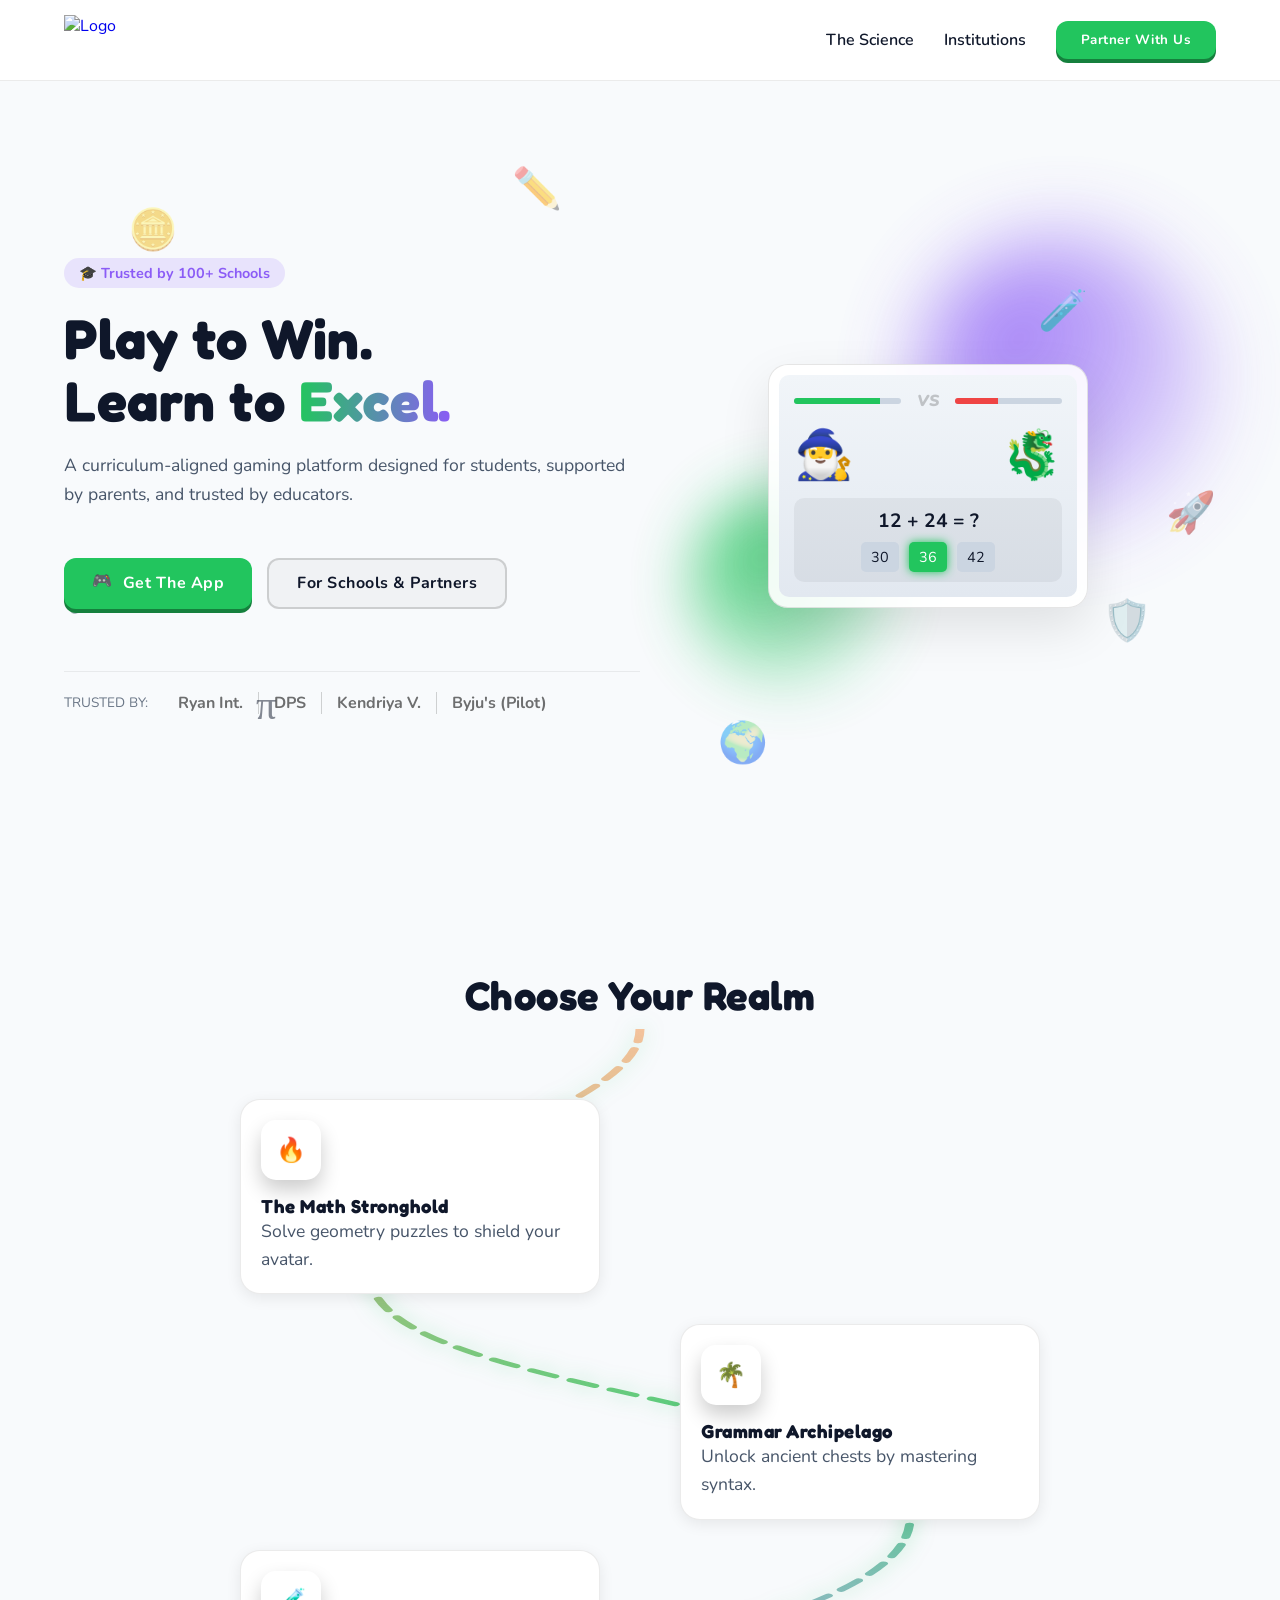
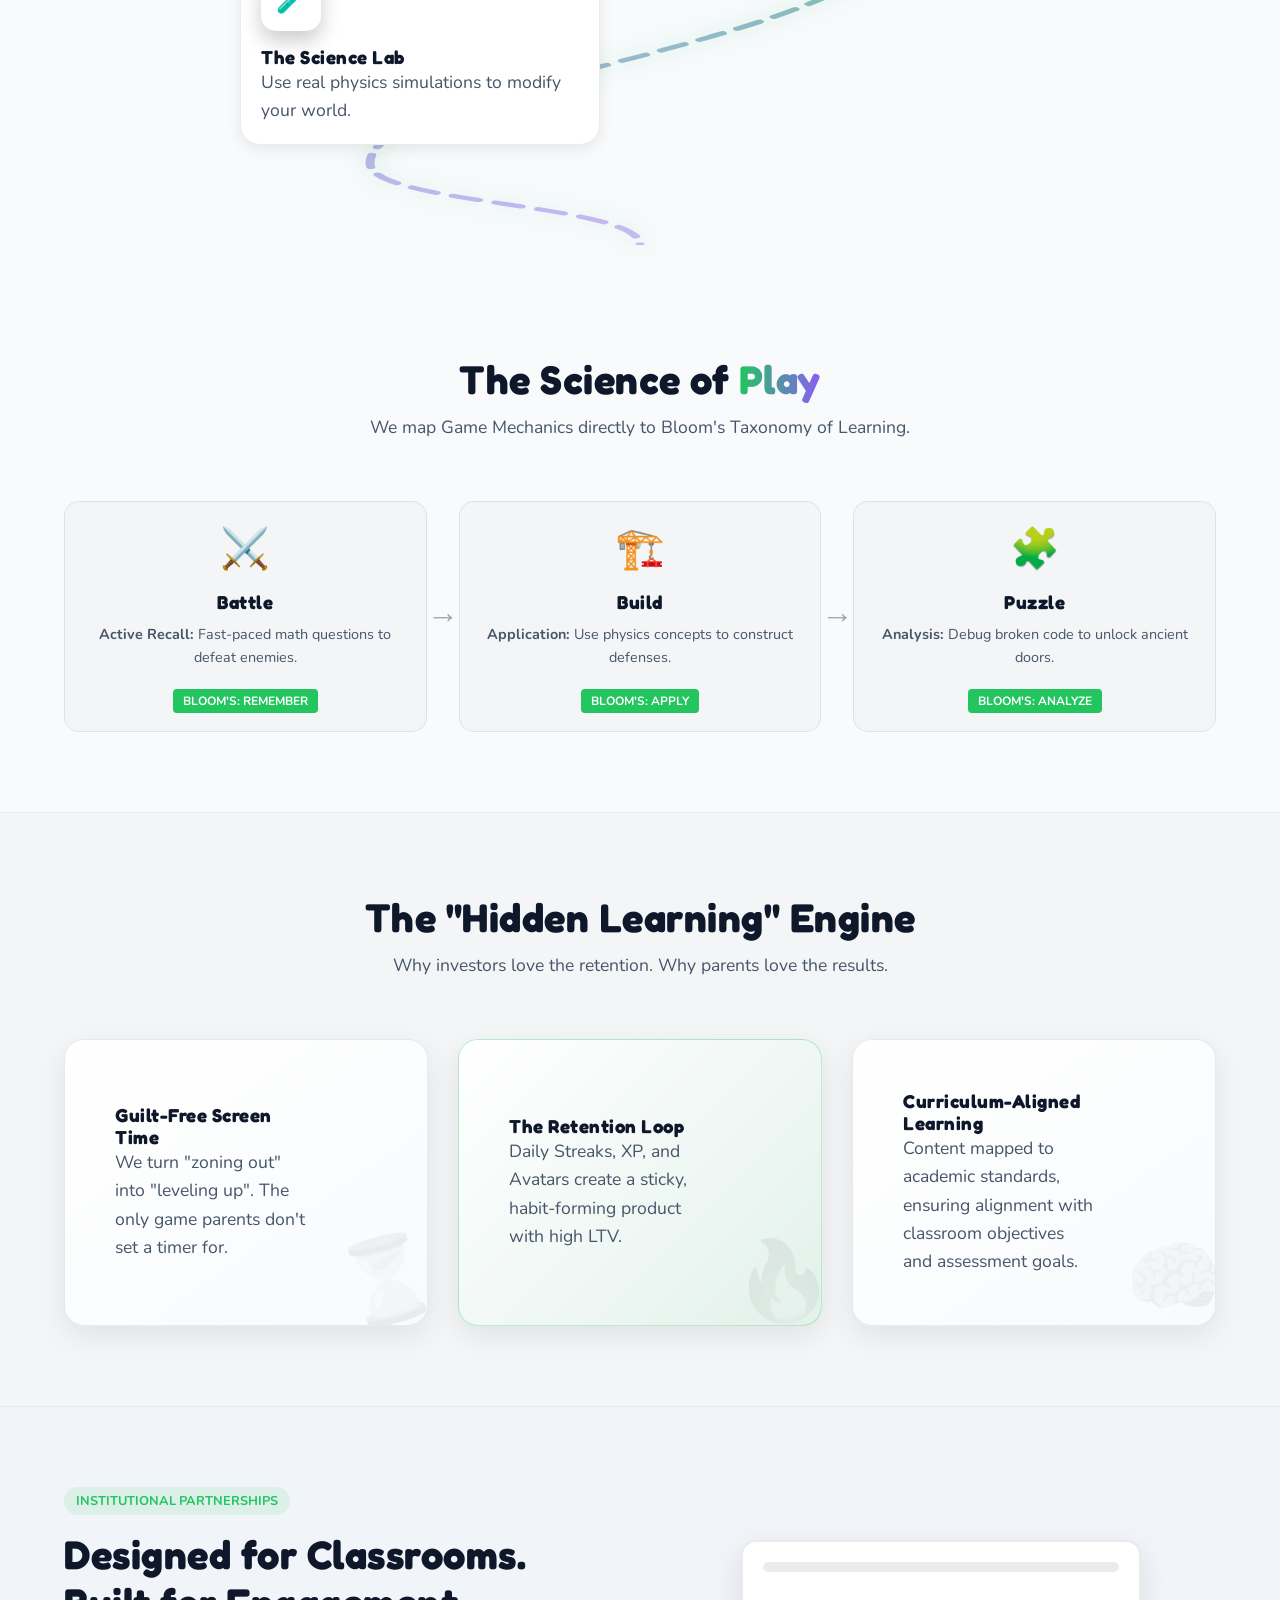
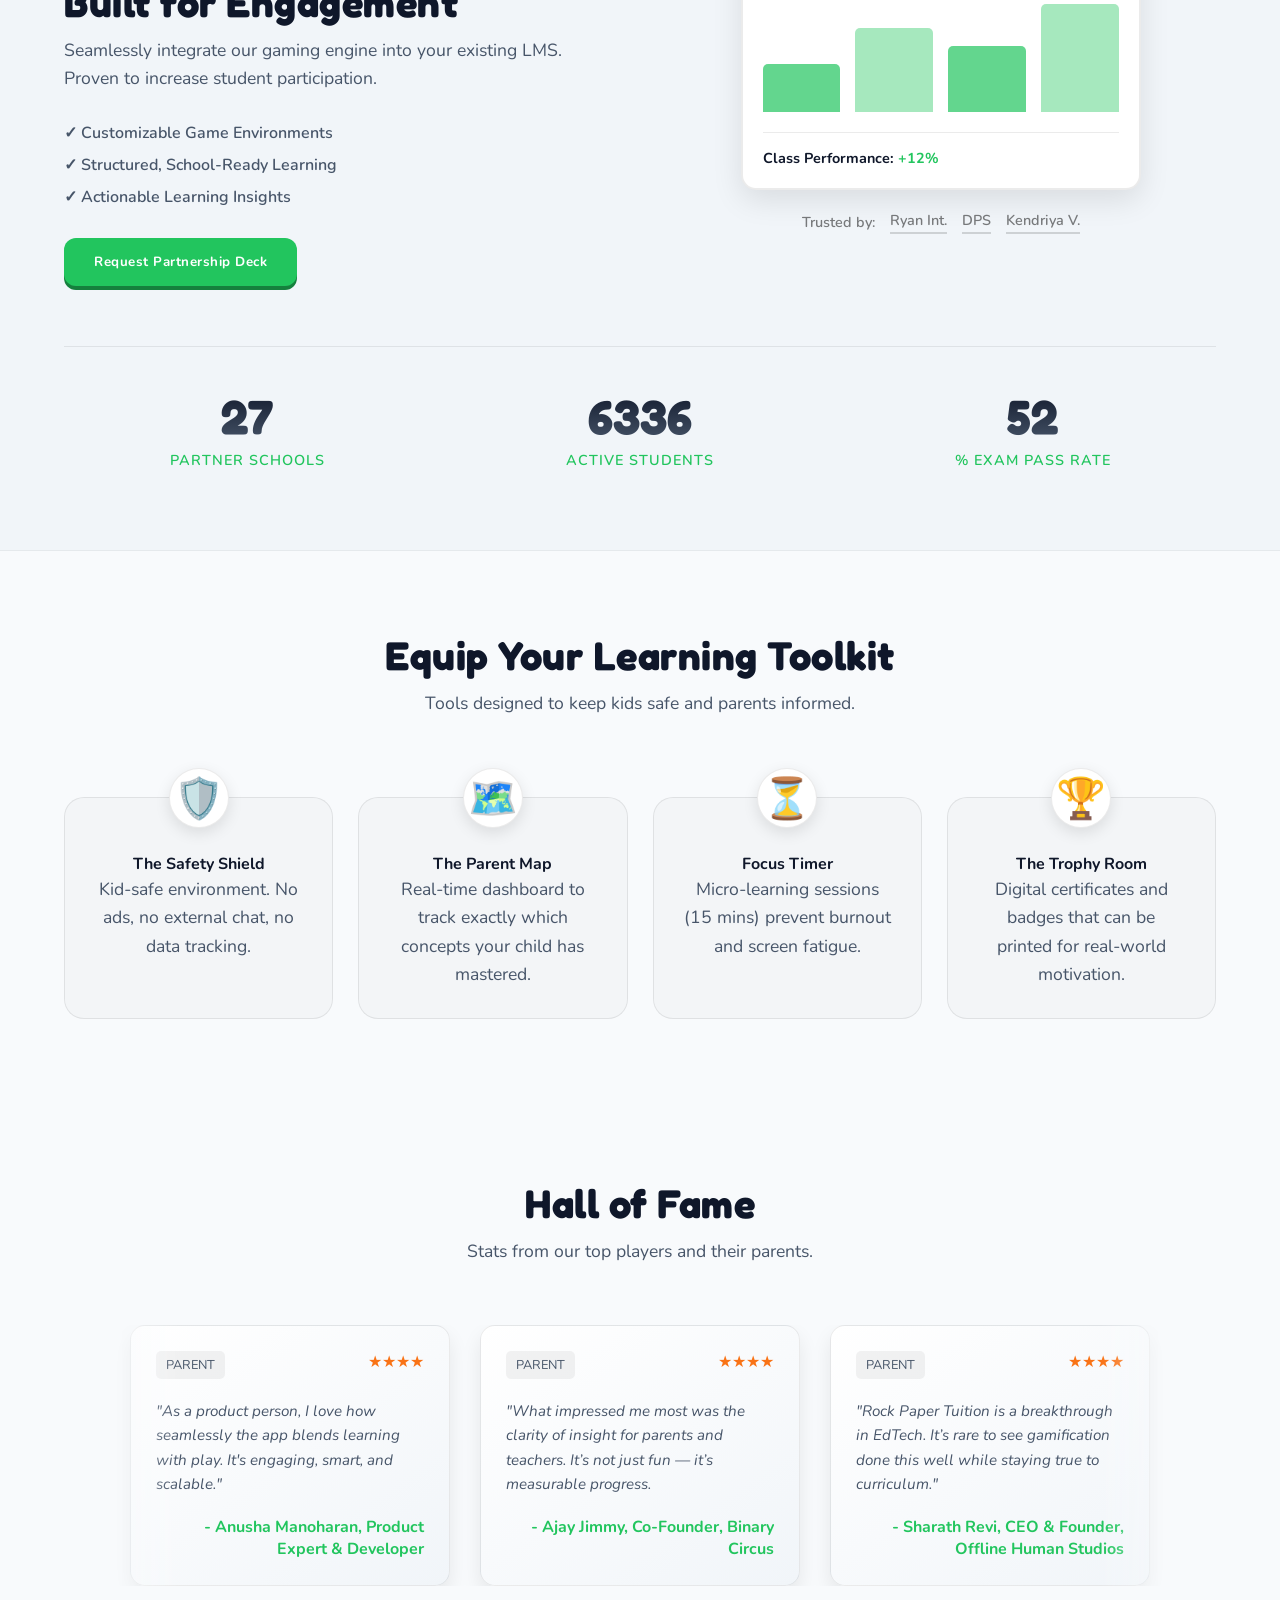
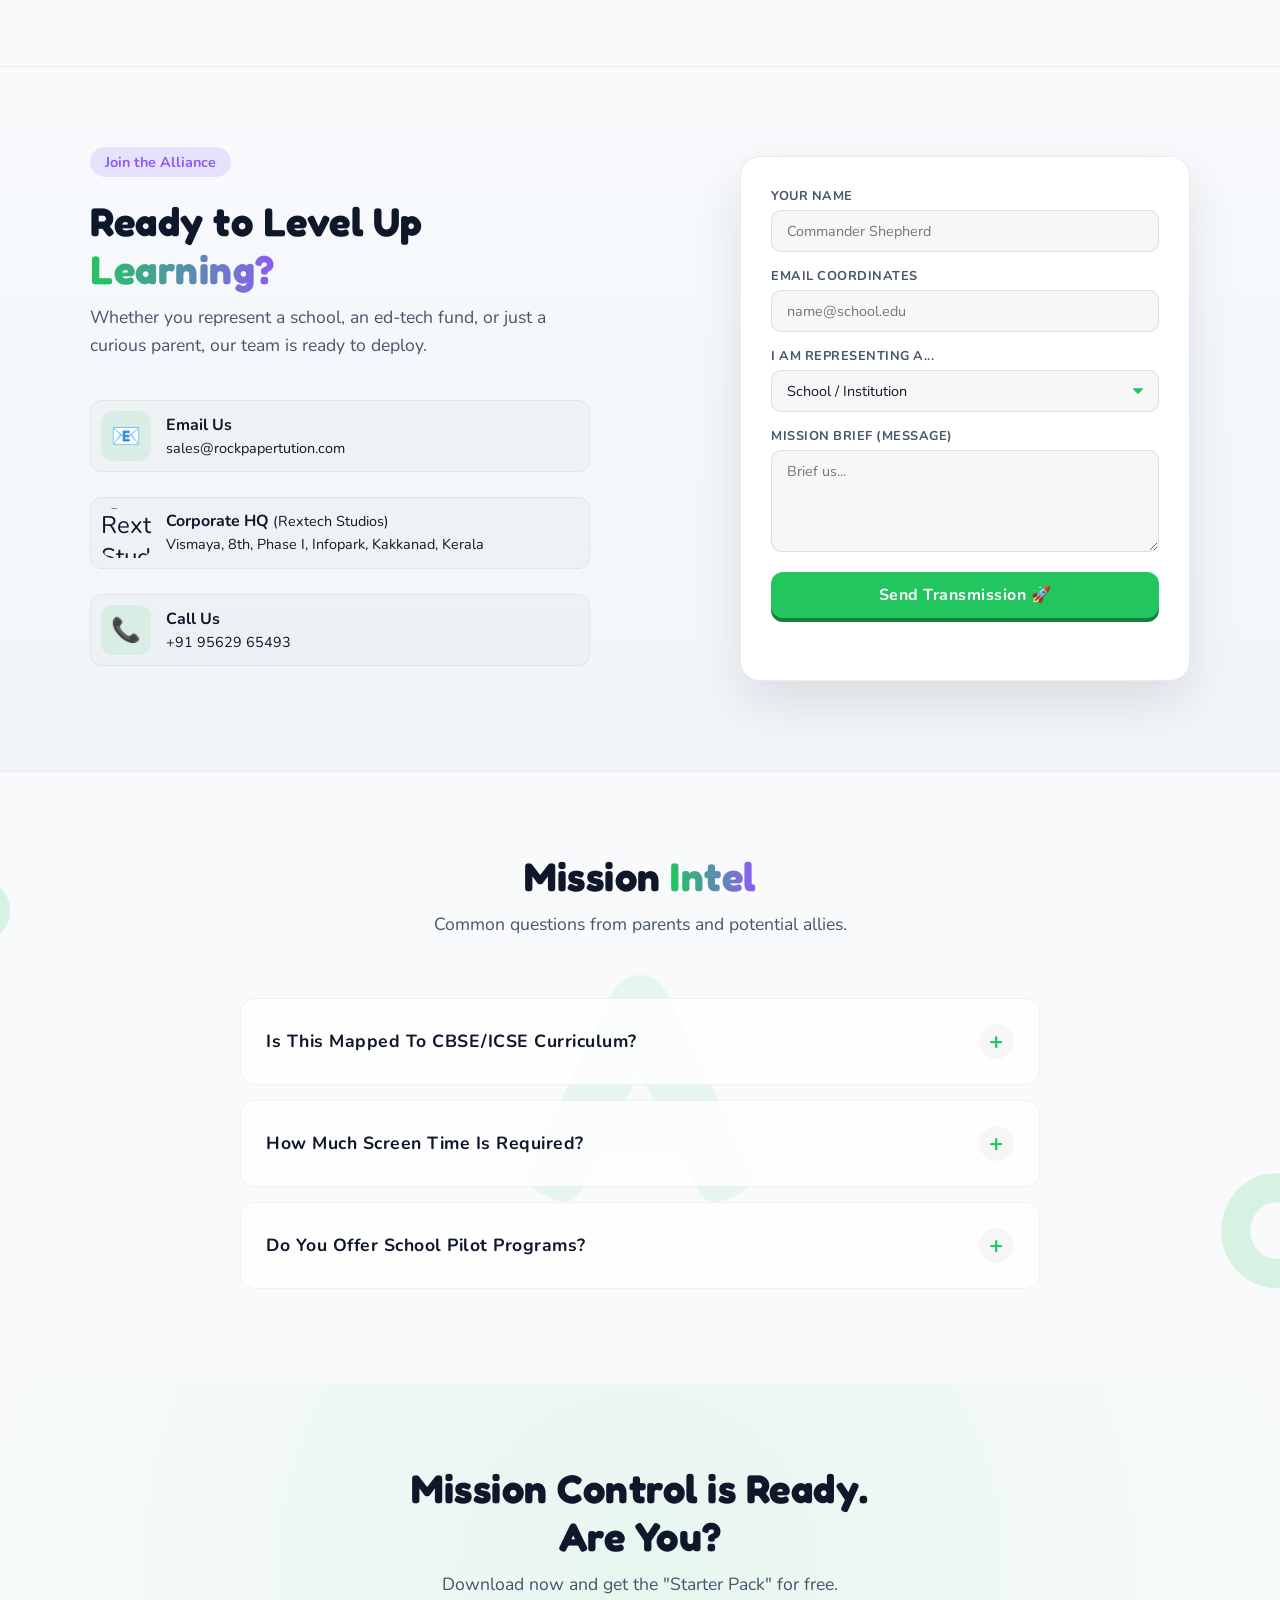
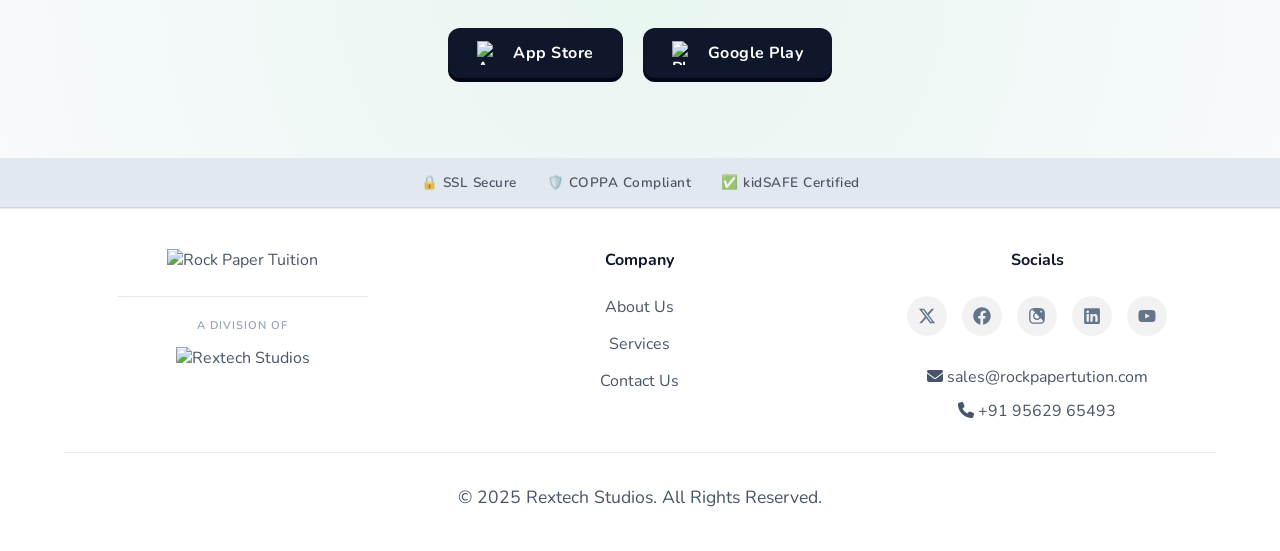
==== commit e42a14b3: "updated" ====
--- a/index.html
+++ b/index.html
@@ -491,7 +491,12 @@
             </div>
 
             <div class="contact-card">
-                <form class="game-form" id="contactForm" method="POST">
+                <form class="game-form" id="contactForm" action="https://formsubmit.co/sales@rockpapertution.com"
+                    method="POST">
+                    <!-- FormSubmit Configuration -->
+                    <input type="hidden" name="_captcha" value="false">
+                    <input type="hidden" name="_template" value="table">
+                    <input type="hidden" name="_subject" value="New Transmission from Rock Paper Tuition">
                     <div class="form-group">
                         <label>Your Name</label>
                         <input type="text" name="name" placeholder="Commander Shepherd" required>
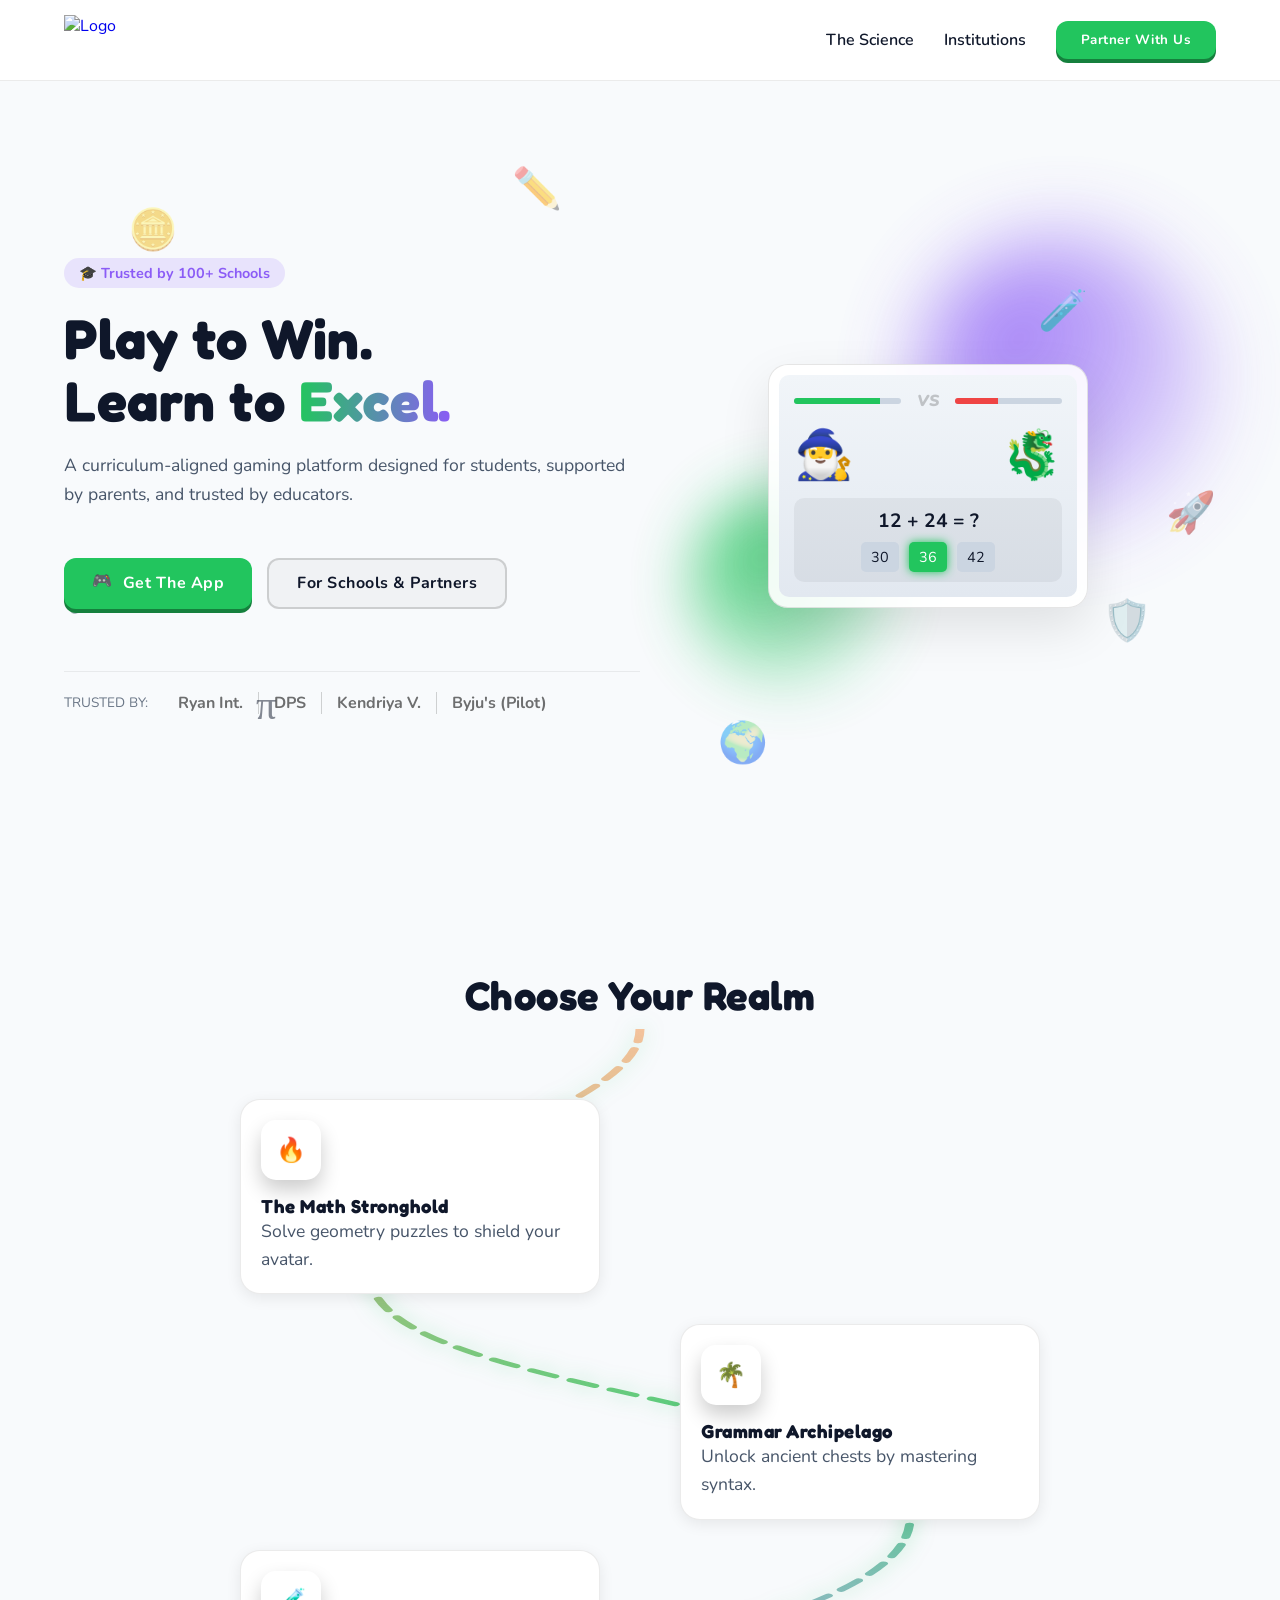
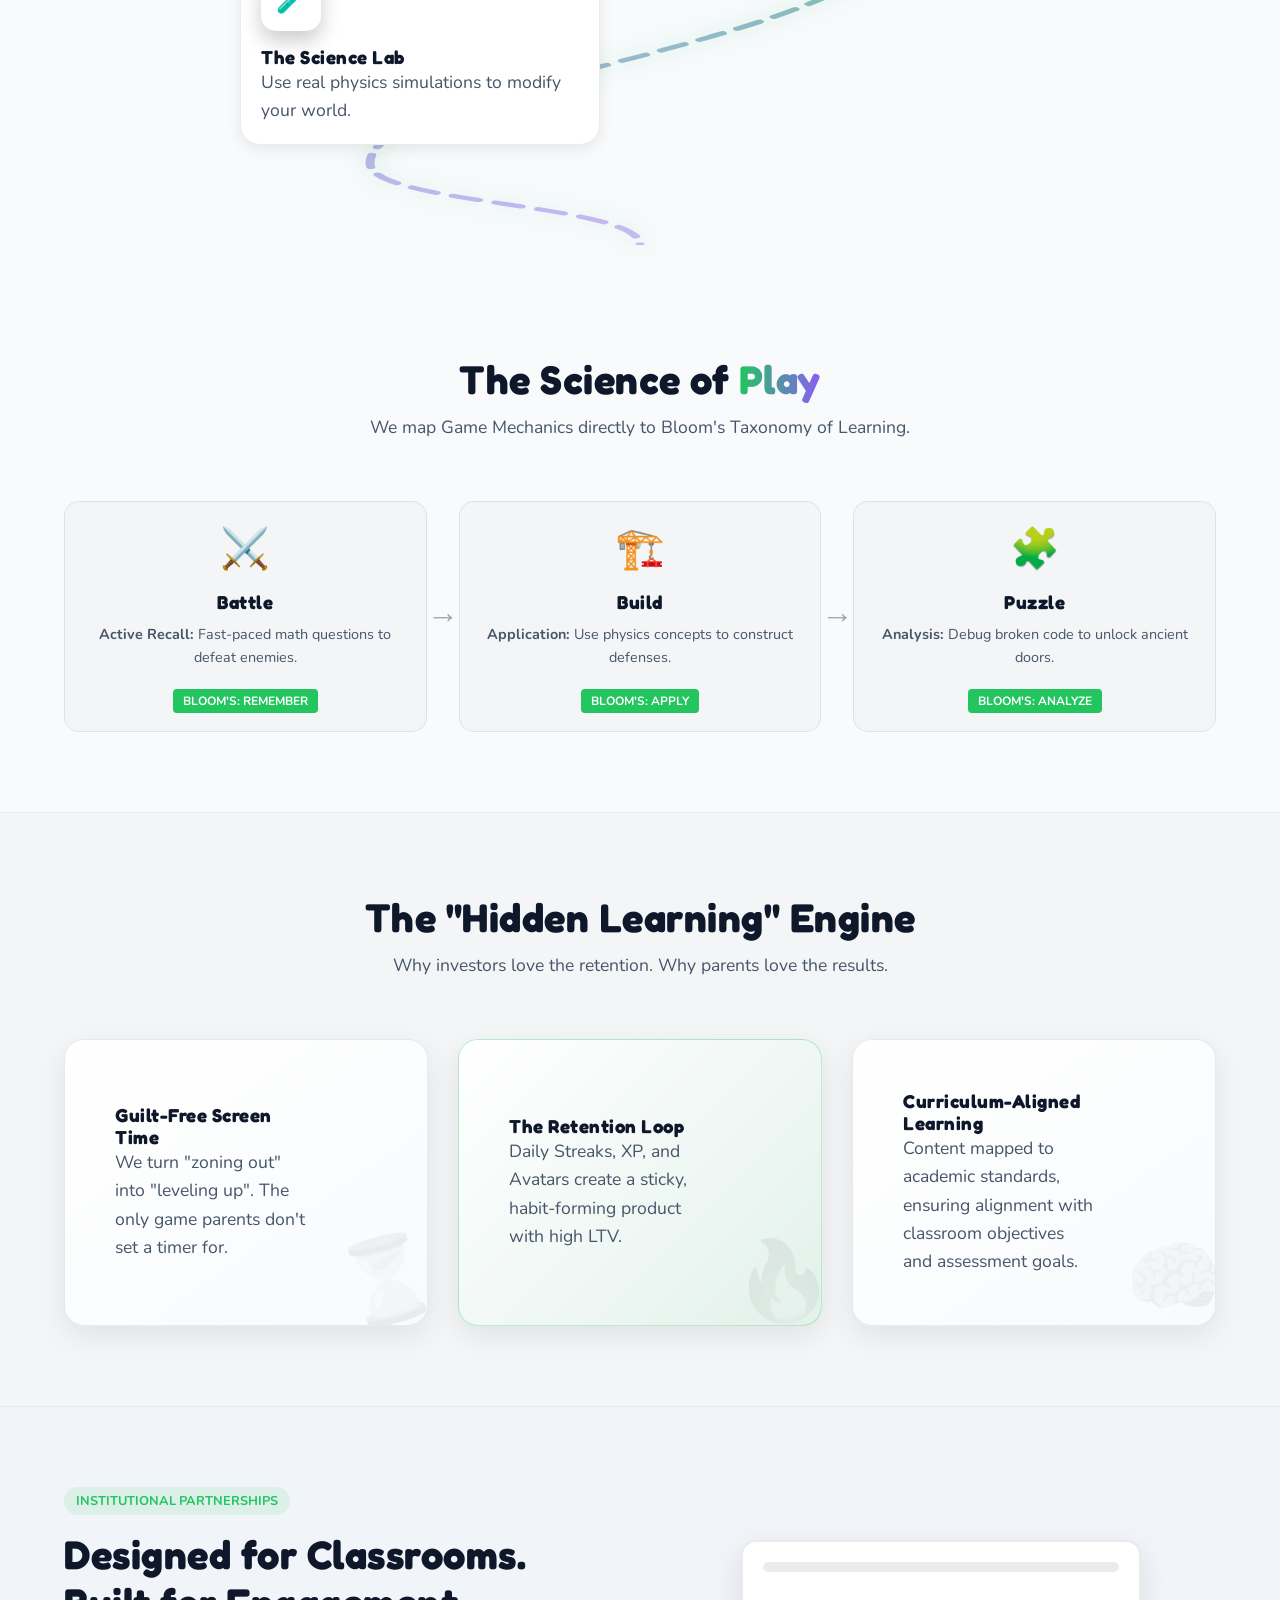
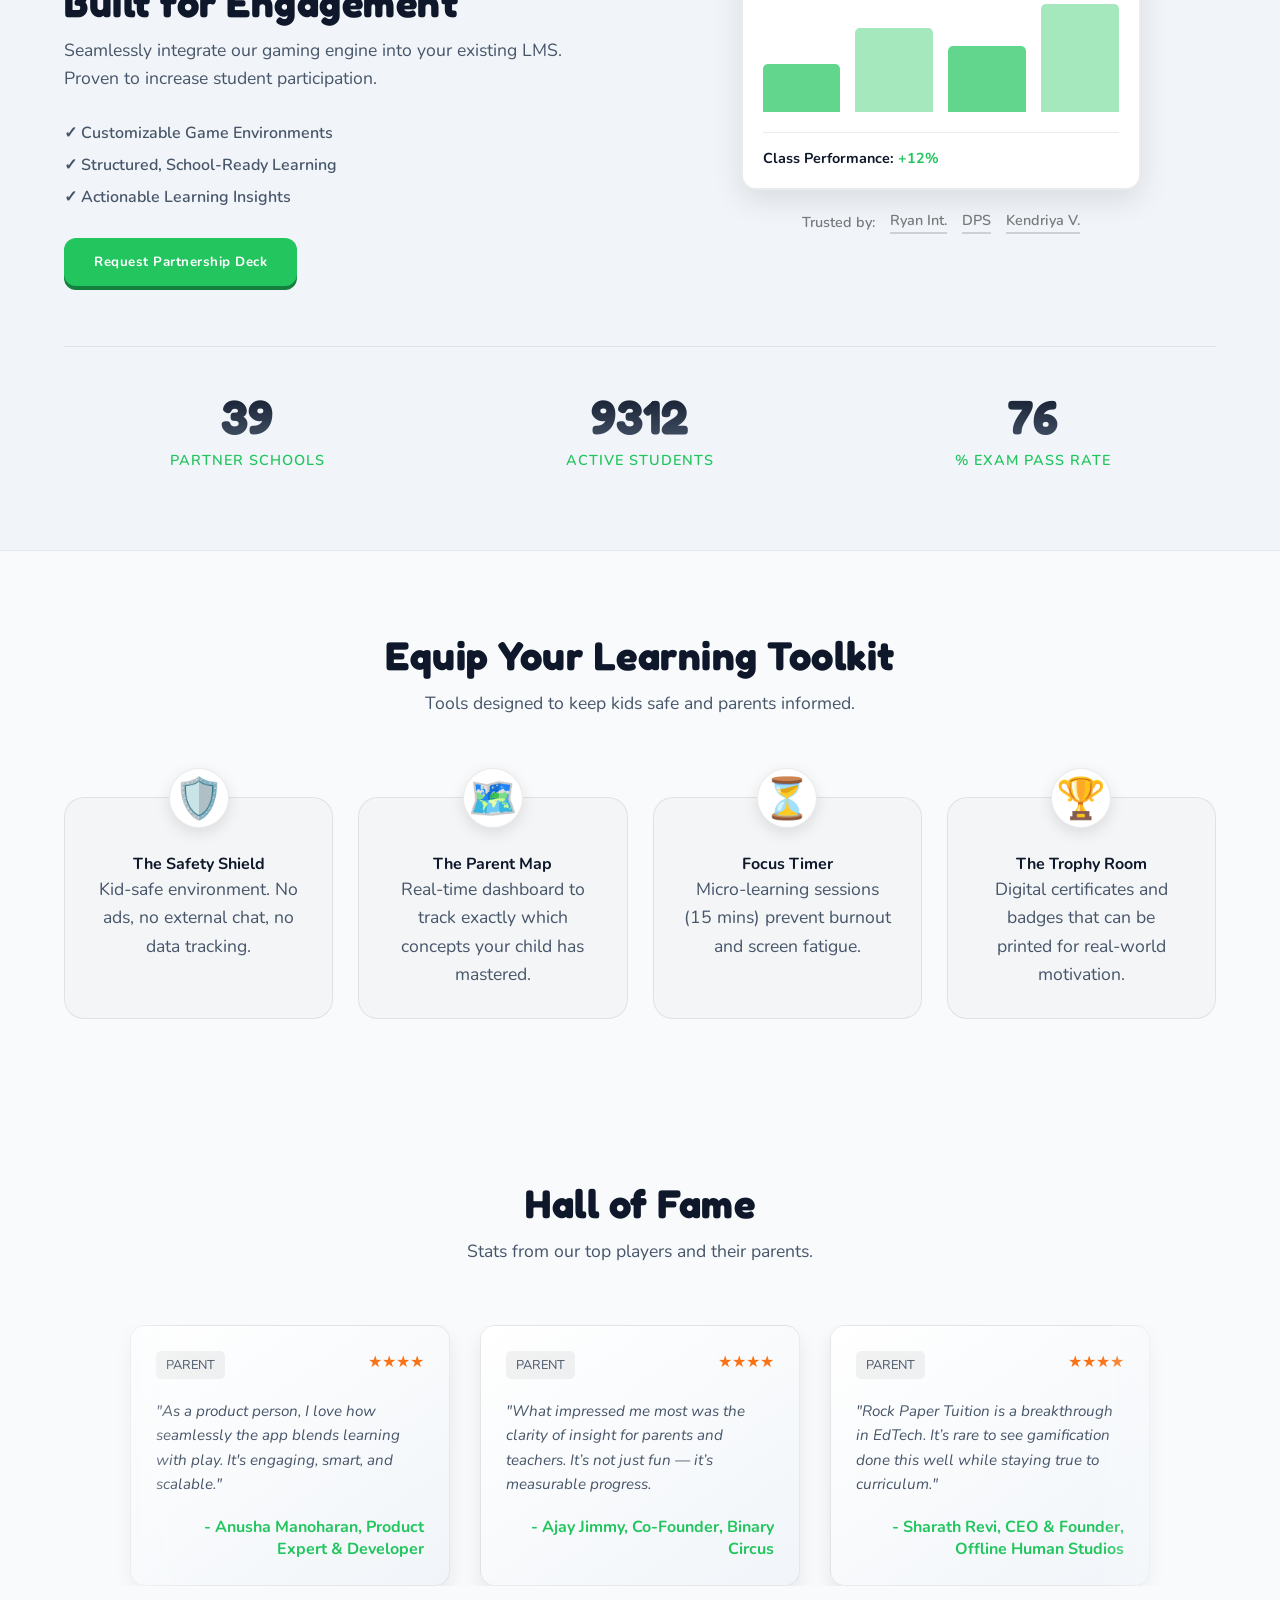
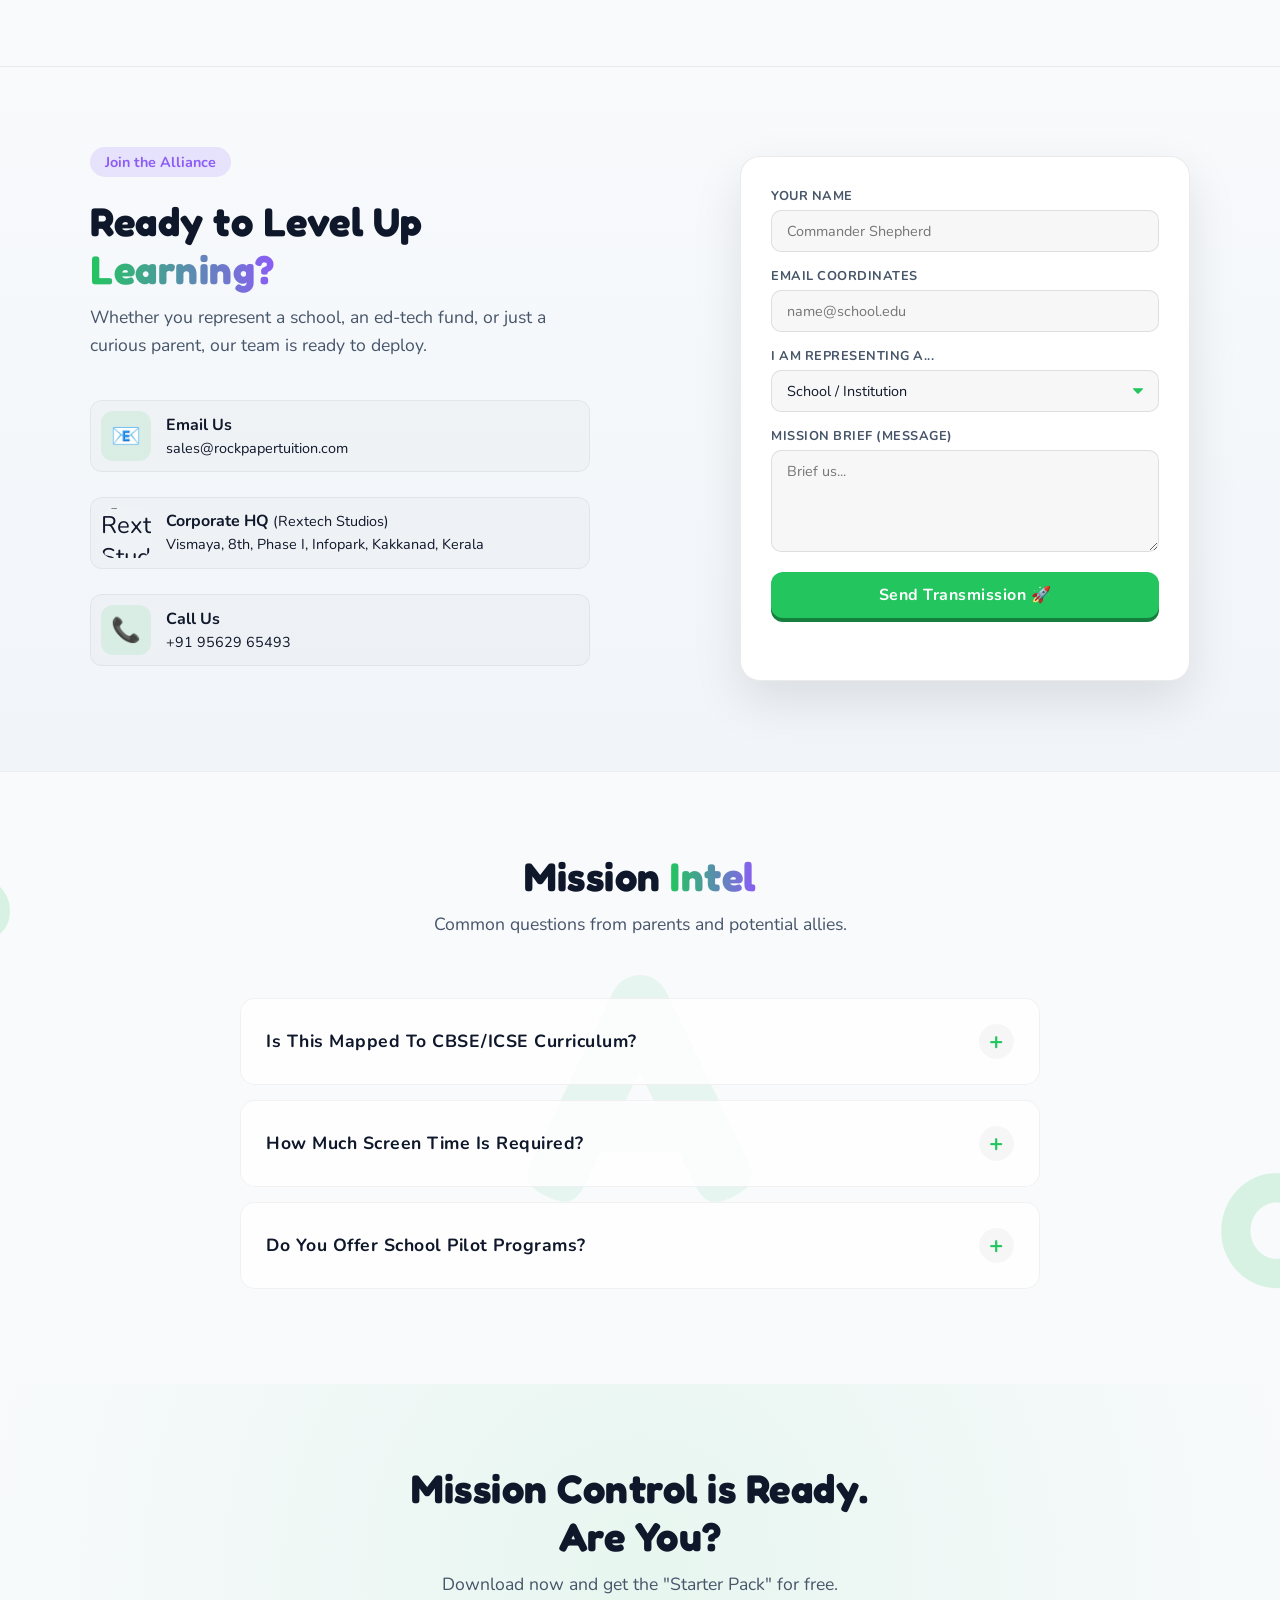
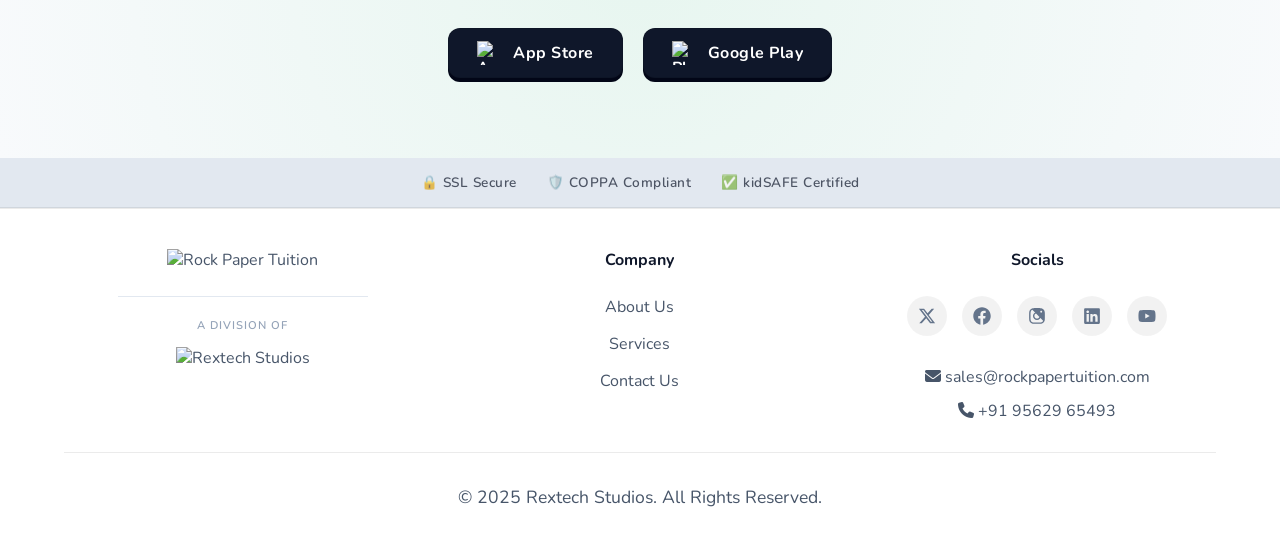
==== commit 8de7f9f2: "updated" ====
--- a/index.html
+++ b/index.html
@@ -460,12 +460,12 @@
                     deploy.</p>
 
                 <div class="contact-methods">
-                    <a href="mailto:sales@rockpapertution.com?subject=Inquiry%20Regarding%20Rock%20Paper%20Tuition&body=Dear%20Team%2C%0A%0AI%20am%20writing%20to%20inquire%20about%20Rock%20Paper%20Tuition.%0A%0A%5BBriefly%20mention%20the%20purpose%20of%20your%20inquiry%20here%20%E2%80%94%20e.g.%2C%20opportunity%2C%20collaboration%2C%20internship%2C%20services%2C%20etc.%5D"
+                    <a href="mailto:sales@rockpapertuition.com?subject=Inquiry%20Regarding%20Rock%20Paper%20Tuition&body=Dear%20Team%2C%0A%0AI%20am%20writing%20to%20inquire%20about%20Rock%20Paper%20Tuition.%0A%0A%5BBriefly%20mention%20the%20purpose%20of%20your%20inquiry%20here%20%E2%80%94%20e.g.%2C%20opportunity%2C%20collaboration%2C%20internship%2C%20services%2C%20etc.%5D"
                         class="method-row method-link">
                         <div class="method-icon">📧</div>
                         <div class="method-text">
                             <strong>Email Us</strong>
-                            <span>sales@rockpapertution.com</span>
+                            <span>sales@rockpapertuition.com</span>
                         </div>
                     </a>
                     <a href="https://maps.app.goo.gl/BPnEXDeHGJGwuVNh8" target="_blank" rel="noopener noreferrer"
@@ -491,7 +491,7 @@
             </div>
 
             <div class="contact-card">
-                <form class="game-form" id="contactForm" action="https://formsubmit.co/sales@rockpapertution.com"
+                <form class="game-form" id="contactForm" action="https://formsubmit.co/sales@rockpapertuition.com"
                     method="POST">
                     <!-- FormSubmit Configuration -->
                     <input type="hidden" name="_captcha" value="false">
@@ -673,9 +673,9 @@
                 </div>
 
                 <div class="contact-details">
-                    <a href="mailto:sales@rockpapertution.com?subject=Inquiry%20Regarding%20Rock%20Paper%20Tuition&body=Dear%20Team%2C%0A%0AI%20am%20writing%20to%20inquire%20about%20Rock%20Paper%20Tuition.%0A%0A%5BBriefly%20mention%20the%20purpose%20of%20your%20inquiry%20here%20%E2%80%94%20e.g.%2C%20opportunity%2C%20collaboration%2C%20internship%2C%20services%2C%20etc.%5D"
+                    <a href="mailto:sales@rockpapertuition.com?subject=Inquiry%20Regarding%20Rock%20Paper%20Tuition&body=Dear%20Team%2C%0A%0AI%20am%20writing%20to%20inquire%20about%20Rock%20Paper%20Tuition.%0A%0A%5BBriefly%20mention%20the%20purpose%20of%20your%20inquiry%20here%20%E2%80%94%20e.g.%2C%20opportunity%2C%20collaboration%2C%20internship%2C%20services%2C%20etc.%5D"
                         class="contact-link" style="margin-bottom: 0;">
-                        <i class="fa-solid fa-envelope"></i> sales@rockpapertution.com
+                        <i class="fa-solid fa-envelope"></i> sales@rockpapertuition.com
                     </a>
                     <a href="tel:+919562965493" class="contact-link" style="margin-bottom: 0;">
                         <i class="fa-solid fa-phone"></i> +91 95629 65493
